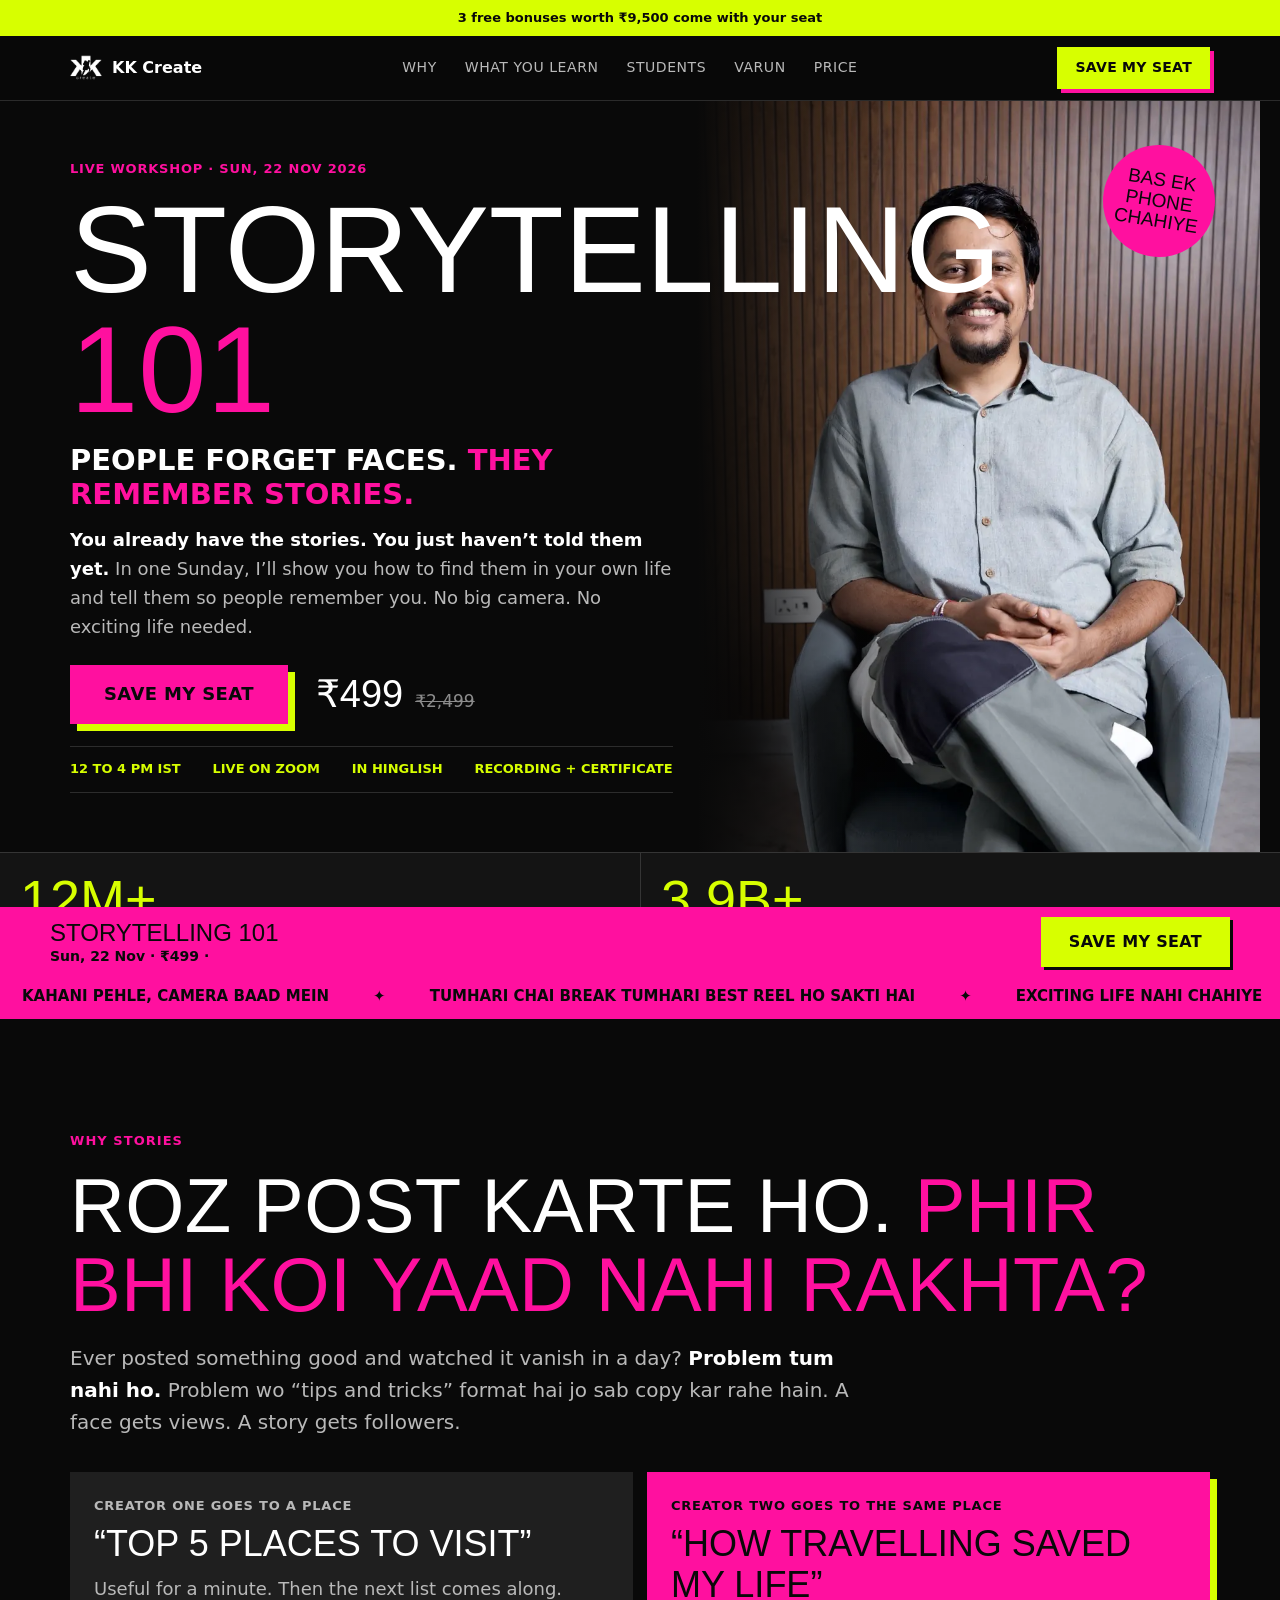
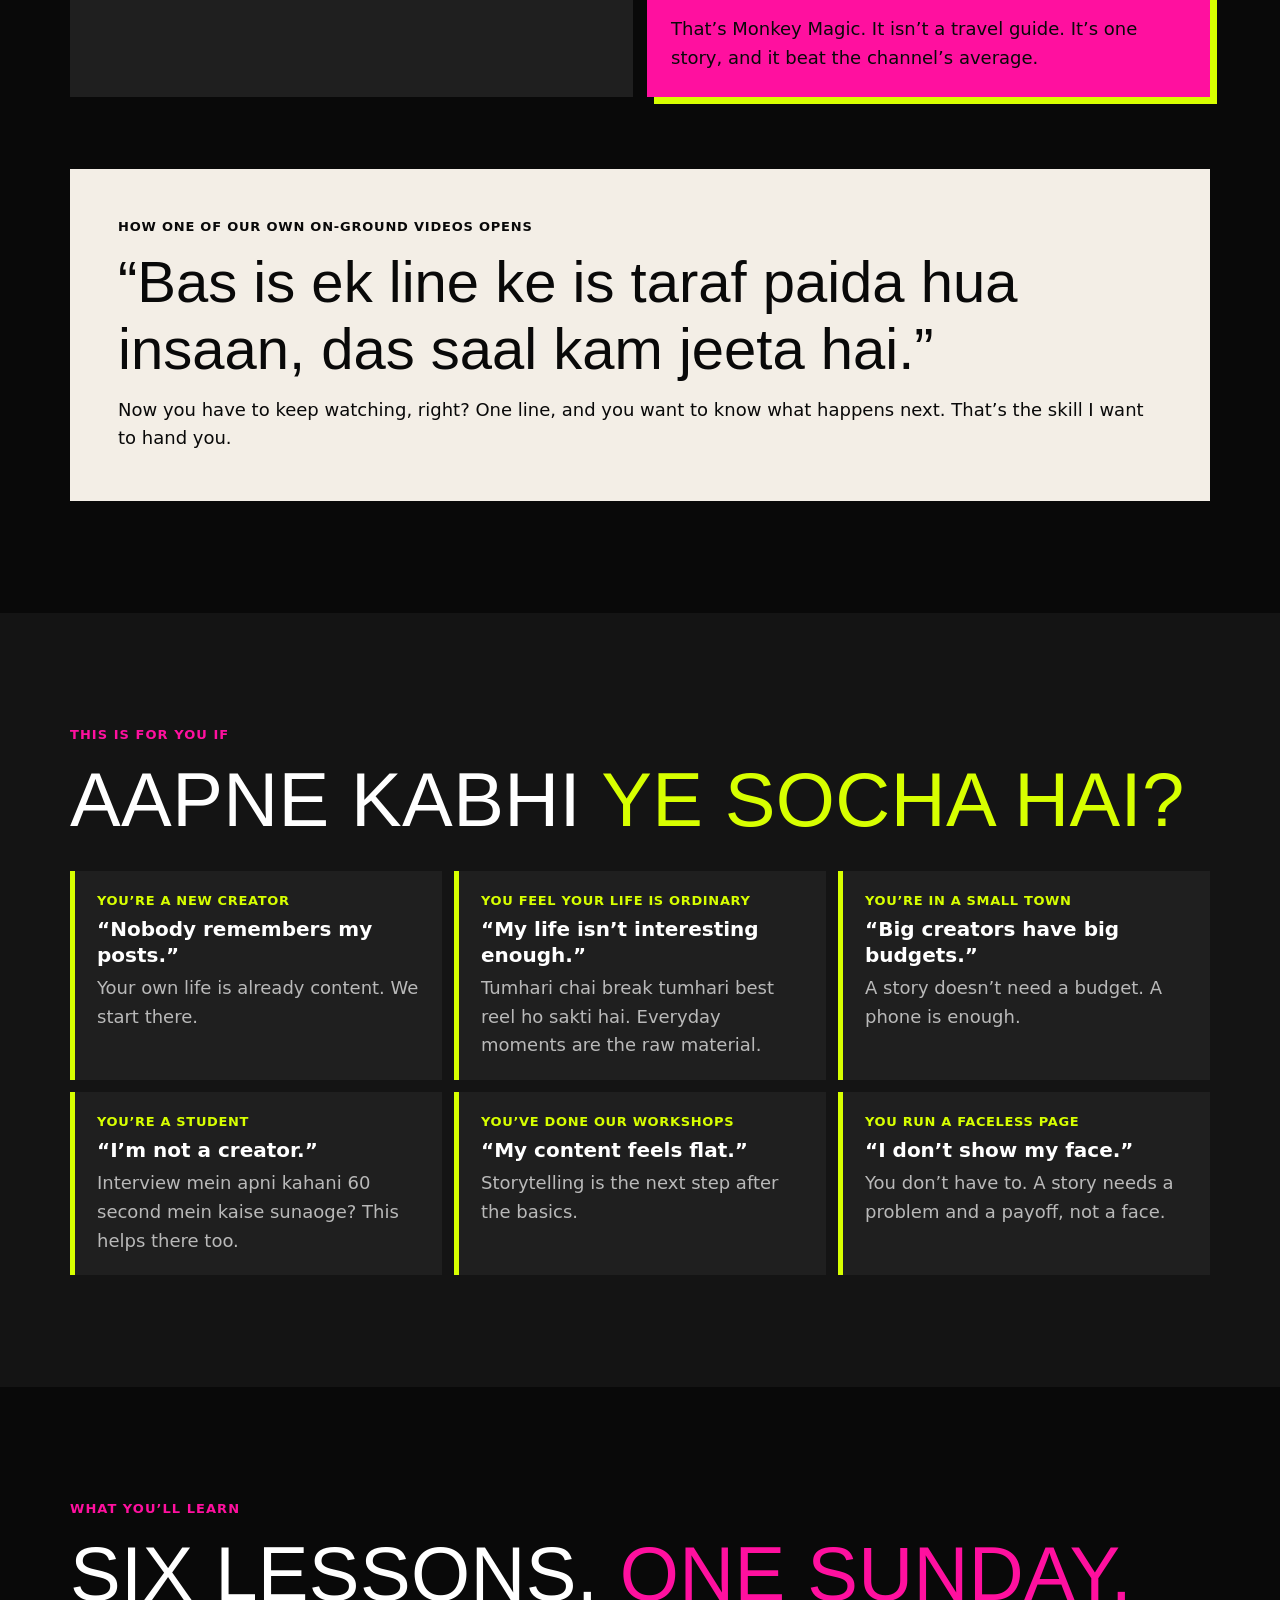
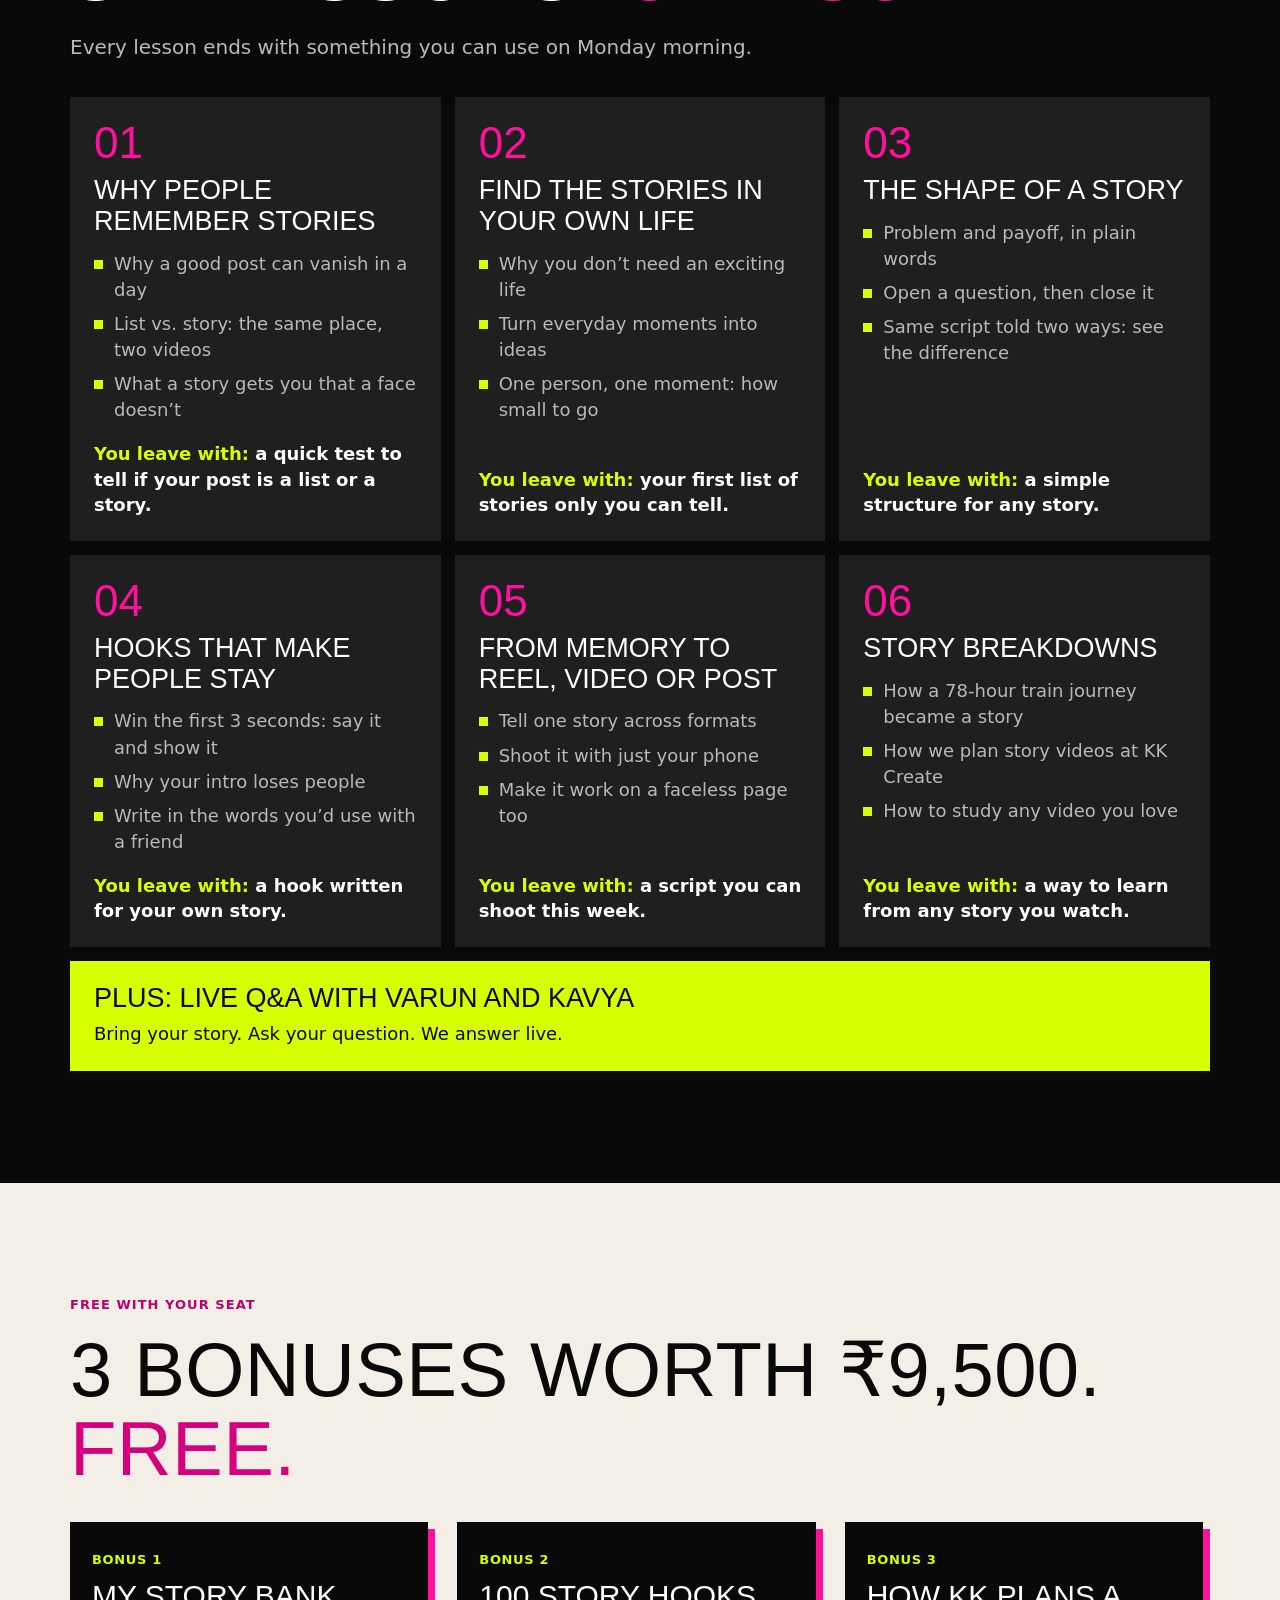
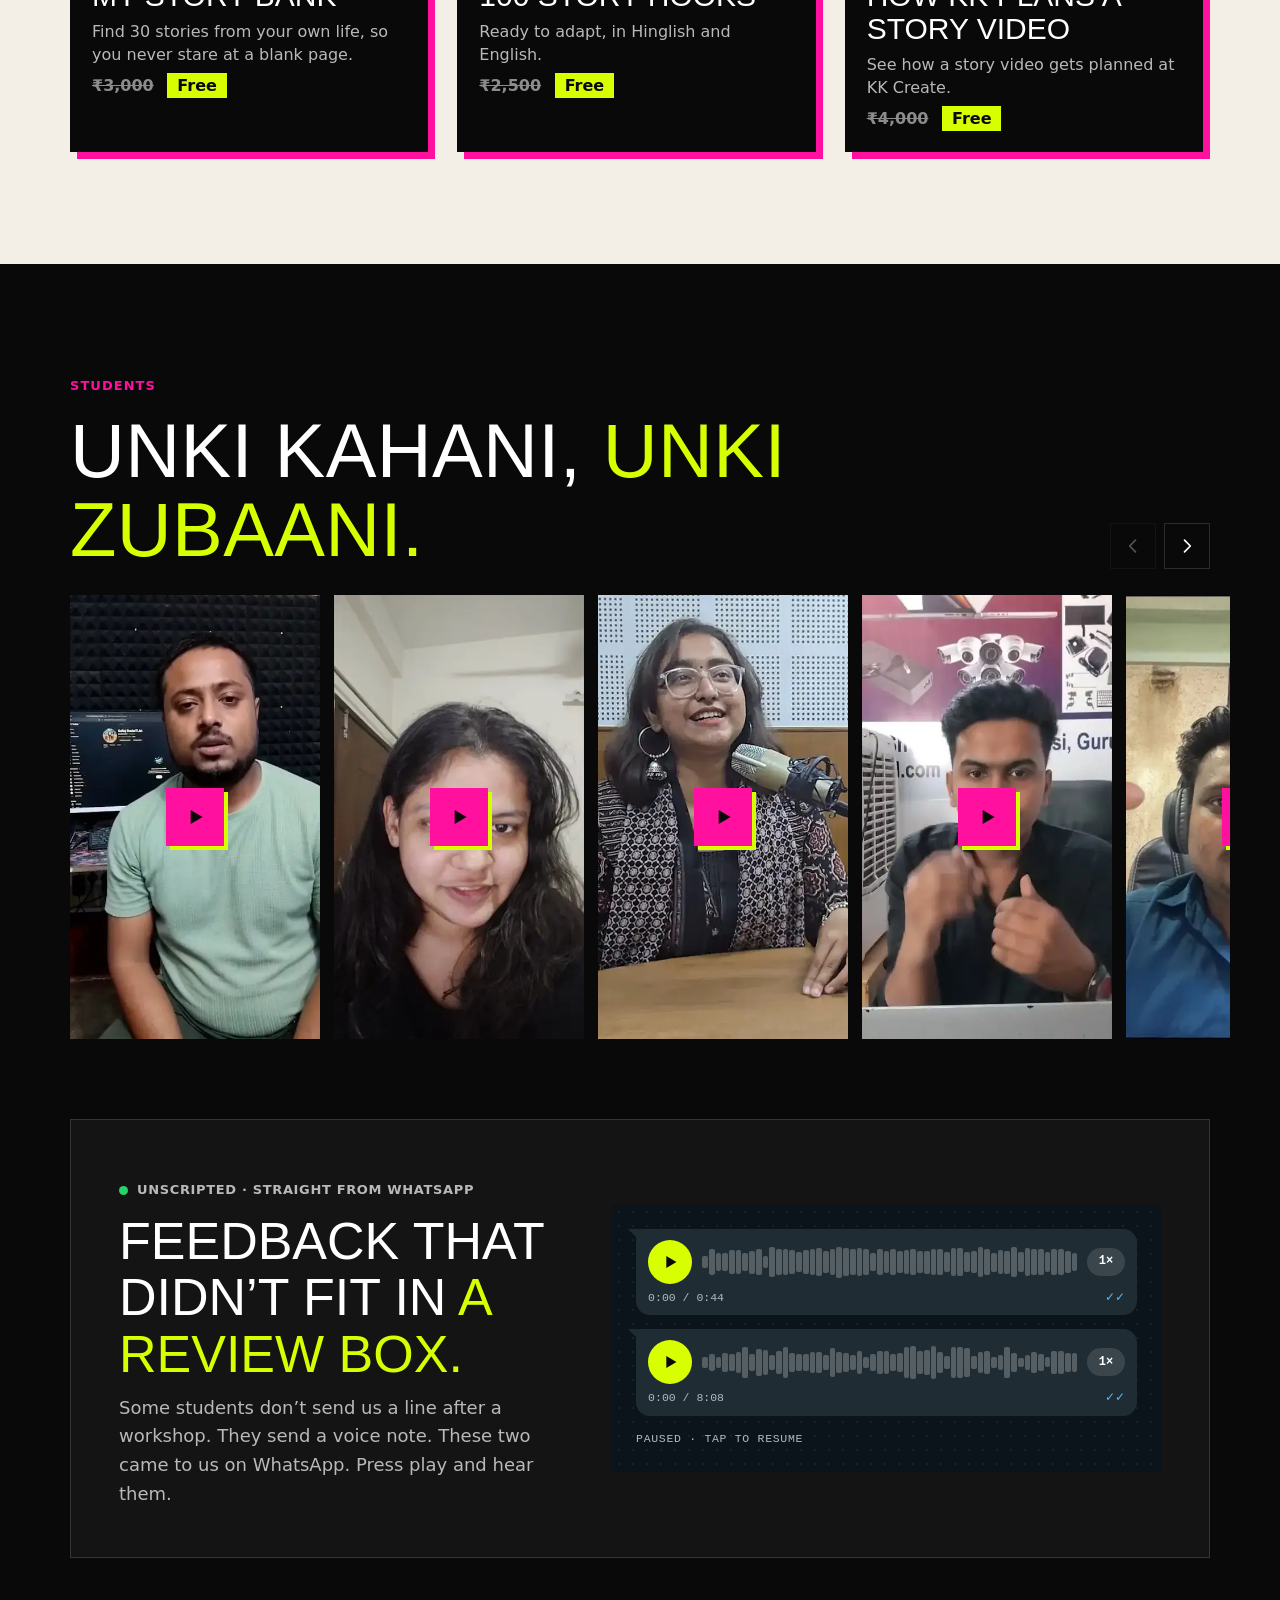
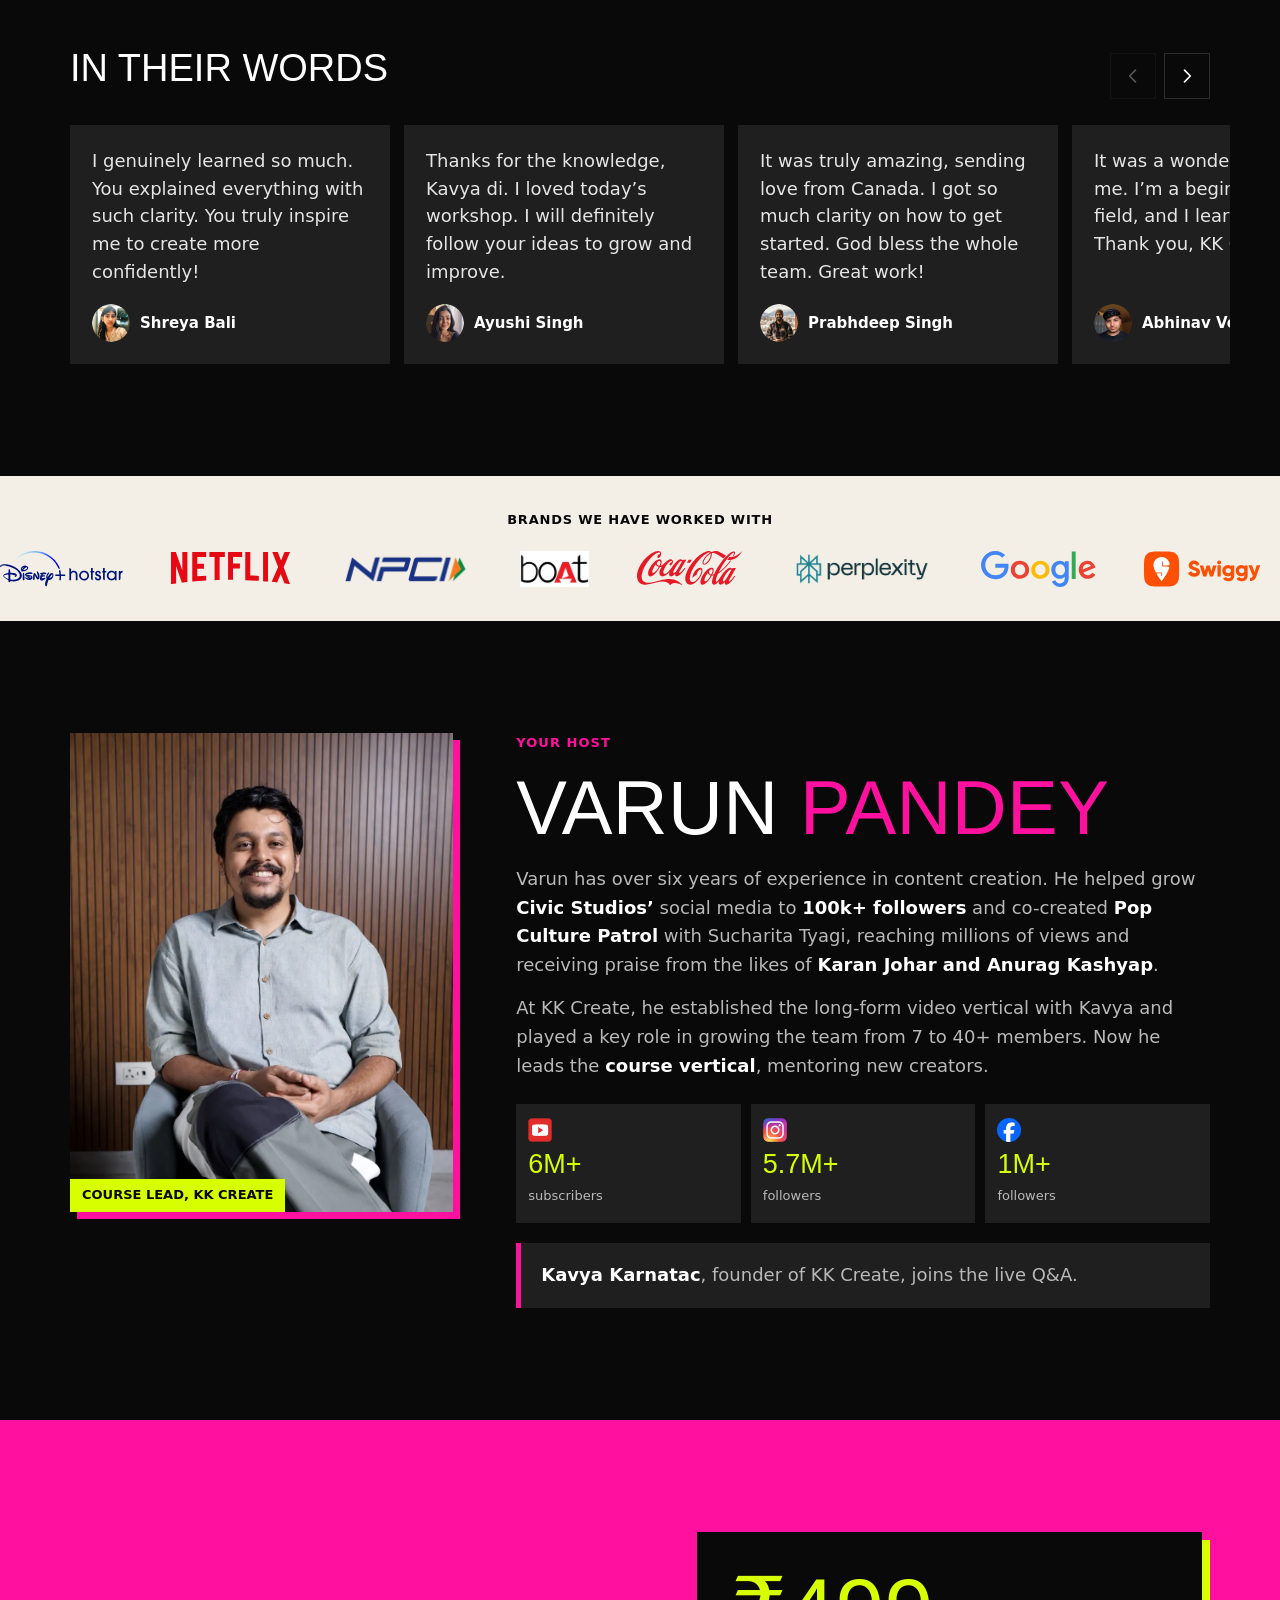
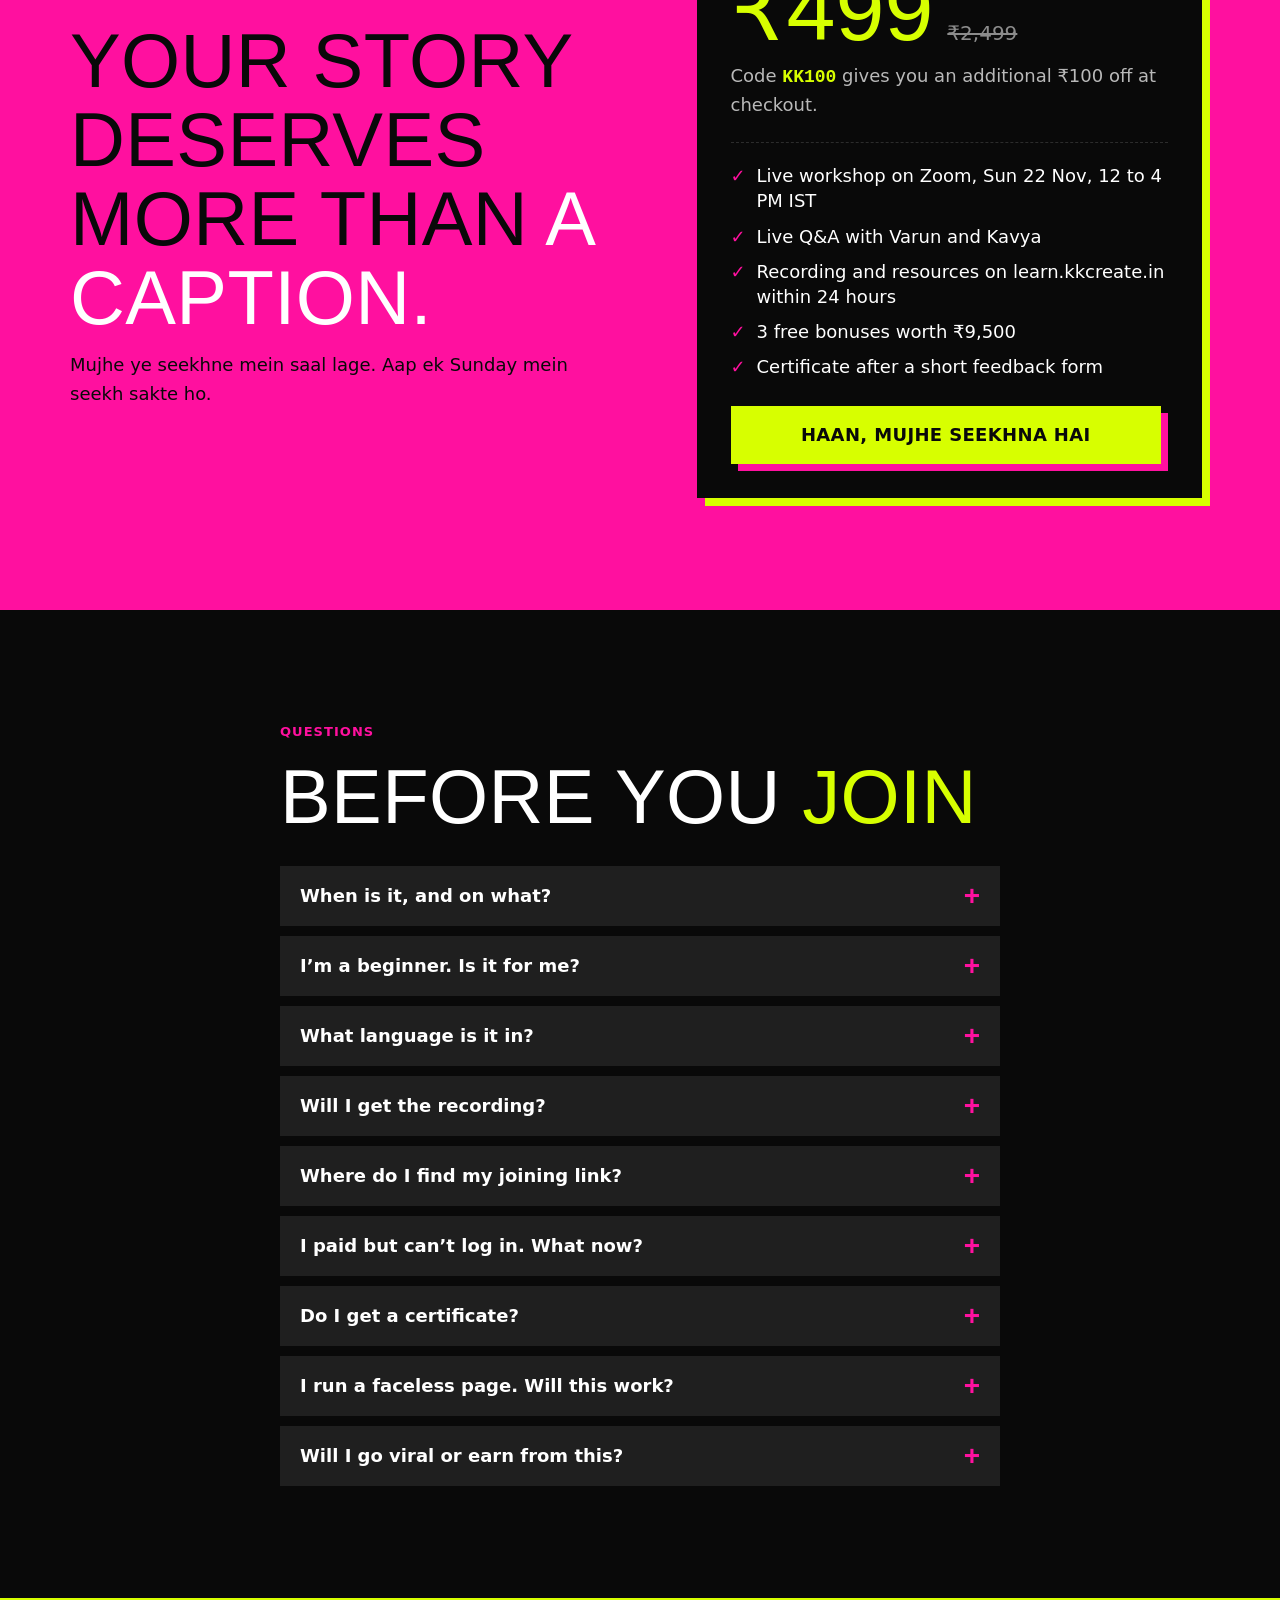
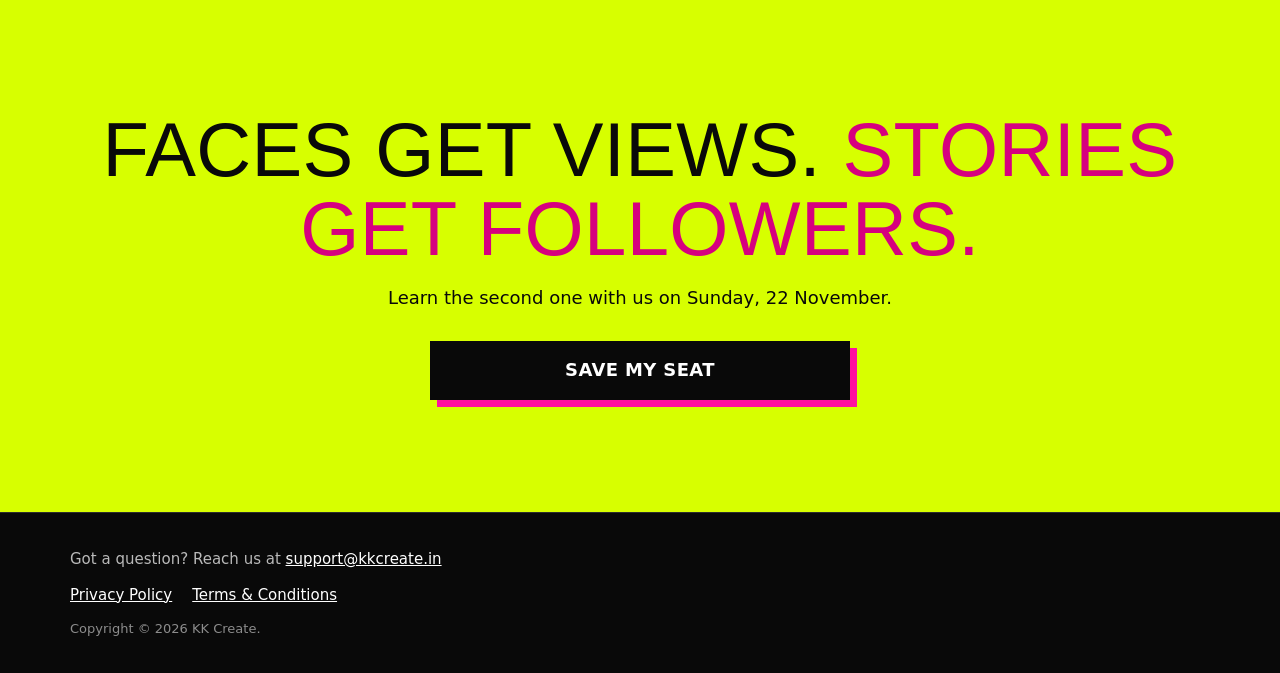
==== index.html @ b40d80e5 "Storytelling 101: landing, offer, thank-you, certificate and legal pages Landing (/), Kahani Ka Khaz" ====
<!DOCTYPE html>
<html lang="en">
<head>
<meta charset="utf-8" />
<meta name="viewport" content="width=device-width, initial-scale=1" />
<title>Storytelling 101 — Live Workshop with Varun Pandey | KK Create</title>
<meta name="description" content="People forget faces. They remember stories. Live on Zoom, Sunday 22 November, 12 to 4 PM IST, in Hinglish. Varun Pandey shows you how to find stories in your own life and tell them so people remember you. A phone is enough." />
<meta name="theme-color" content="#090909" />
<link rel="canonical" href="https://storytelling.kkcreate.in/" />
<meta property="og:url" content="https://storytelling.kkcreate.in/" />
<meta property="og:type" content="website" />
<meta property="og:site_name" content="KK Create" />
<meta property="og:title" content="Storytelling 101 — Live Workshop, Sun 22 Nov" />
<meta property="og:description" content="People forget faces. They remember stories. Learn to tell yours, live with Varun Pandey, in Hinglish. A phone is enough." />
<meta property="og:image" content="https://storytelling.kkcreate.in/assets/og.jpg" />
<meta property="og:image:width" content="1200" />
<meta property="og:image:height" content="630" />
<meta property="og:locale" content="en_IN" />
<meta name="twitter:card" content="summary_large_image" />
<meta name="twitter:image" content="https://storytelling.kkcreate.in/assets/og.jpg" />
<script type="application/ld+json">
{
 "@context": "https://schema.org",
 "@type": "Event",
 "name": "Storytelling 101 — Live Workshop",
 "description": "A live online workshop by Varun Pandey of KK Create on finding stories in your own life and telling them in reels, videos and posts. Taught in Hinglish.",
 "startDate": "2026-11-22T12:00:00+05:30",
 "endDate": "2026-11-22T16:00:00+05:30",
 "eventAttendanceMode": "https://schema.org/OnlineEventAttendanceMode",
 "eventStatus": "https://schema.org/EventScheduled",
 "location": { "@type": "VirtualLocation", "url": "https://storytelling.kkcreate.in/" },
 "image": ["https://storytelling.kkcreate.in/assets/og.jpg"],
 "organizer": { "@type": "Organization", "name": "KK Create", "url": "https://kkcreate.in" },
 "performer": { "@type": "Person", "name": "Varun Pandey" },
 "offers": { "@type": "Offer", "url": "https://learn.kkcreate.in/web/checkout/6ae719805d176662099694ea", "price": "499", "priceCurrency": "INR", "availability": "https://schema.org/InStock" }
}
</script>
<link rel="icon" type="image/png" href="assets/favicon.png" />
<link rel="apple-touch-icon" href="assets/apple-touch-icon.png" />
<link rel="preload" as="font" type="font/woff2" crossorigin href="assets/fonts/anton-400.woff2" />
<link rel="preload" as="font" type="font/woff2" crossorigin href="assets/fonts/ibm-plex-sans-400.woff2" />
<link rel="preload" as="font" type="font/woff2" crossorigin href="assets/fonts/space-grotesk-700.woff2" />
<link rel="preload" as="image" href="assets/home/mentor-varun.webp" fetchpriority="high" />
<link rel="stylesheet" href="st.css?v=1" />
<!-- Vercel Web Analytics. The shim queues va() calls made before script.js
     arrives. The path is served by Vercel's edge, so it 404s locally — expected. -->
<script>
  window.va = window.va || function () { (window.vaq = window.vaq || []).push(arguments); };
</script>
<script defer src="/_vercel/insights/script.js"></script>
<script defer src="analytics.js"></script>
</head>
<body id="top">

<a class="st-strip" href="#bonuses">3 free bonuses worth &#8377;9,500 come with your seat</a>

<header class="st-nav">
  <div class="st-wrap st-nav-in">
    <a class="st-brand" href="#top">
      <img src="assets/home/kk-logo-white.avif" width="32" height="32" alt="" />
      <span>KK Create</span>
    </a>
    <nav class="st-links" aria-label="On this page">
      <a href="#why">Why</a>
      <a href="#learn">What you learn</a>
      <a href="#proof">Students</a>
      <a href="#varun">Varun</a>
      <a href="#price">Price</a>
    </nav>
    <a class="st-btn st-btn-sm" data-buy href="https://learn.kkcreate.in/web/checkout/6ae719805d176662099694ea">Save my seat</a>
  </div>
</header>

<main>

  <!-- Hero -->
  <section class="st-hero">
    <div class="st-wrap st-hero-in">
      <div class="st-hero-copy">
        <p class="st-eyebrow">Live workshop &middot; Sun, 22 Nov 2026</p>
        <h1>Storytelling <em>101</em></h1>
        <p class="st-hero-line">People forget faces. <em>They remember stories.</em></p>
        <p class="st-hero-sub"><b>You already have the stories. You just haven&rsquo;t told them yet.</b> In one Sunday, I&rsquo;ll show you how to find them in your own life and tell them so people remember you. No big camera. No exciting life needed.</p>
        <div class="st-buy">
          <a class="st-btn" data-buy href="https://learn.kkcreate.in/web/checkout/6ae719805d176662099694ea">Save my seat</a>
          <p class="st-price"><b>&#8377;499</b> <s>&#8377;2,499</s></p>
        </div>
        <ul class="st-facts">
          <li>12 to 4 PM IST</li>
          <li>Live on Zoom</li>
          <li>In Hinglish</li>
          <li>Recording + certificate</li>
        </ul>
      </div>
      <div class="st-hero-media">
        <img src="assets/home/mentor-varun.webp" width="900" height="1200" fetchpriority="high" decoding="async" alt="Varun Pandey, your host, smiling in an armchair" />
        <span class="st-stamp">Bas ek phone chahiye</span>
      </div>
    </div>
  </section>

  <section class="st-reach" aria-label="KK Create in numbers">
    <div>
      <b>12M+</b>
      <span>Followers
        <i>
          <img src="assets/home/social-youtube.webp" width="45" height="45" alt="YouTube" />
          <img src="assets/home/social-instagram.webp" width="42" height="42" alt="Instagram" />
          <img src="assets/home/social-facebook.webp" width="45" height="45" alt="Facebook" />
        </i>
      </span>
    </div>
    <div>
      <b>3.9B+</b>
      <span>Views on YouTube
        <i><img src="assets/home/social-youtube.webp" width="45" height="45" alt="" /></i>
      </span>
    </div>
  </section>

  <div class="st-ticker" aria-hidden="true">
    <div class="st-ticker-track">
      <span>Kahani pehle, camera baad mein</span><span>Tumhari chai break tumhari best reel ho sakti hai</span><span>Exciting life nahi chahiye</span><span>Made with just a phone</span><span>Same din, do reels. Ek list, ek kahani</span>
      <span>Kahani pehle, camera baad mein</span><span>Tumhari chai break tumhari best reel ho sakti hai</span><span>Exciting life nahi chahiye</span><span>Made with just a phone</span><span>Same din, do reels. Ek list, ek kahani</span>
    </div>
  </div>

  <!-- Why -->
  <section class="st-sec" id="why">
    <div class="st-wrap">
      <span class="st-tag">Why stories</span>
      <h2 class="st-h2">Roz post karte ho. <em>Phir bhi koi yaad nahi rakhta?</em></h2>
      <p class="st-lead">Ever posted something good and watched it vanish in a day? <b>Problem tum nahi ho.</b> Problem wo &ldquo;tips and tricks&rdquo; format hai jo sab copy kar rahe hain. A face gets views. A story gets followers.</p>

      <div class="st-versus">
        <article class="st-card">
          <small>Creator one goes to a place</small>
          <h3>&ldquo;Top 5 places to visit&rdquo;</h3>
          <p>Useful for a minute. Then the next list comes along.</p>
        </article>
        <article class="st-card st-card-story">
          <small>Creator two goes to the same place</small>
          <h3>&ldquo;How travelling saved my life&rdquo;</h3>
          <p>That&rsquo;s Monkey Magic. It isn&rsquo;t a travel guide. It&rsquo;s one story, and it beat the channel&rsquo;s average.</p>
        </article>
      </div>

      <div class="st-line">
        <small>How one of our own on-ground videos opens</small>
        <blockquote>&ldquo;Bas is ek line ke is taraf paida hua insaan, das saal kam jeeta hai.&rdquo;</blockquote>
        <p>Now you have to keep watching, right? One line, and you want to know what happens next. That&rsquo;s the skill I want to hand you.</p>
      </div>
    </div>
  </section>

  <!-- For you if -->
  <section class="st-sec st-for">
    <div class="st-wrap">
      <span class="st-tag">This is for you if</span>
      <h2 class="st-h2">Aapne kabhi <i>ye socha hai?</i></h2>
      <ul class="st-for-list">
        <li><small>You&rsquo;re a new creator</small><q>Nobody remembers my posts.</q><p>Your own life is already content. We start there.</p></li>
        <li><small>You feel your life is ordinary</small><q>My life isn&rsquo;t interesting enough.</q><p>Tumhari chai break tumhari best reel ho sakti hai. Everyday moments are the raw material.</p></li>
        <li><small>You&rsquo;re in a small town</small><q>Big creators have big budgets.</q><p>A story doesn&rsquo;t need a budget. A phone is enough.</p></li>
        <li><small>You&rsquo;re a student</small><q>I&rsquo;m not a creator.</q><p>Interview mein apni kahani 60 second mein kaise sunaoge? This helps there too.</p></li>
        <li><small>You&rsquo;ve done our workshops</small><q>My content feels flat.</q><p>Storytelling is the next step after the basics.</p></li>
        <li><small>You run a faceless page</small><q>I don&rsquo;t show my face.</q><p>You don&rsquo;t have to. A story needs a problem and a payoff, not a face.</p></li>
      </ul>
    </div>
  </section>

  <!-- Modules -->
  <section class="st-sec" id="learn">
    <div class="st-wrap">
      <span class="st-tag">What you&rsquo;ll learn</span>
      <h2 class="st-h2">Six lessons. <em>One Sunday.</em></h2>
      <p class="st-lead">Every lesson ends with something you can use on Monday morning.</p>
      <div class="st-mods">
        <article class="st-mod">
          <span class="st-mod-no">01</span>
          <h3>Why people remember stories</h3>
          <ul><li>Why a good post can vanish in a day</li><li>List vs. story: the same place, two videos</li><li>What a story gets you that a face doesn&rsquo;t</li></ul>
          <p class="st-mod-leave"><b>You leave with:</b> a quick test to tell if your post is a list or a story.</p>
        </article>
        <article class="st-mod">
          <span class="st-mod-no">02</span>
          <h3>Find the stories in your own life</h3>
          <ul><li>Why you don&rsquo;t need an exciting life</li><li>Turn everyday moments into ideas</li><li>One person, one moment: how small to go</li></ul>
          <p class="st-mod-leave"><b>You leave with:</b> your first list of stories only you can tell.</p>
        </article>
        <article class="st-mod">
          <span class="st-mod-no">03</span>
          <h3>The shape of a story</h3>
          <ul><li>Problem and payoff, in plain words</li><li>Open a question, then close it</li><li>Same script told two ways: see the difference</li></ul>
          <p class="st-mod-leave"><b>You leave with:</b> a simple structure for any story.</p>
        </article>
        <article class="st-mod">
          <span class="st-mod-no">04</span>
          <h3>Hooks that make people stay</h3>
          <ul><li>Win the first 3 seconds: say it and show it</li><li>Why your intro loses people</li><li>Write in the words you&rsquo;d use with a friend</li></ul>
          <p class="st-mod-leave"><b>You leave with:</b> a hook written for your own story.</p>
        </article>
        <article class="st-mod">
          <span class="st-mod-no">05</span>
          <h3>From memory to reel, video or post</h3>
          <ul><li>Tell one story across formats</li><li>Shoot it with just your phone</li><li>Make it work on a faceless page too</li></ul>
          <p class="st-mod-leave"><b>You leave with:</b> a script you can shoot this week.</p>
        </article>
        <article class="st-mod">
          <span class="st-mod-no">06</span>
          <h3>Story breakdowns</h3>
          <ul><li>How a 78-hour train journey became a story</li><li>How we plan story videos at KK Create</li><li>How to study any video you love</li></ul>
          <p class="st-mod-leave"><b>You leave with:</b> a way to learn from any story you watch.</p>
        </article>
      </div>
      <div class="st-qa">
        <b>Plus: live Q&amp;A with Varun and Kavya</b>
        <span>Bring your story. Ask your question. We answer live.</span>
      </div>
    </div>
  </section>

  <!-- Bonuses -->
  <section class="st-sec st-bonus" id="bonuses">
    <div class="st-wrap">
      <span class="st-tag">Free with your seat</span>
      <h2 class="st-h2">3 bonuses worth &#8377;9,500. <em>Free.</em></h2>
      <div class="st-bonus-grid">
        <article class="st-cover">
          <small>Bonus 1</small>
          <h3>My Story Bank</h3>
          <p>Find 30 stories from your own life, so you never stare at a blank page.</p>
          <p class="st-cover-price"><s>&#8377;3,000</s> <b>Free</b></p>
        </article>
        <article class="st-cover">
          <small>Bonus 2</small>
          <h3>100 Story Hooks</h3>
          <p>Ready to adapt, in Hinglish and English.</p>
          <p class="st-cover-price"><s>&#8377;2,500</s> <b>Free</b></p>
        </article>
        <article class="st-cover">
          <small>Bonus 3</small>
          <h3>How KK Plans a Story Video</h3>
          <p>See how a story video gets planned at KK Create.</p>
          <p class="st-cover-price"><s>&#8377;4,000</s> <b>Free</b></p>
        </article>
      </div>
    </div>
  </section>

  <!-- Proof -->
  <section class="st-sec" id="proof">
    <div class="st-wrap">
      <div data-rail>
        <div class="st-rail-head">
          <div>
            <span class="st-tag">Students</span>
            <h2 class="st-h2">Unki kahani, <i>unki zubaani.</i></h2>
          </div>
          <div class="st-arrows">
            <button class="st-arrow" type="button" data-rail-prev aria-label="Previous videos"><svg viewBox="0 0 24 24" fill="none" stroke="currentColor" stroke-width="2" stroke-linecap="round" stroke-linejoin="round" aria-hidden="true"><path d="M15 5l-7 7 7 7" /></svg></button>
            <button class="st-arrow" type="button" data-rail-next aria-label="More videos"><svg viewBox="0 0 24 24" fill="none" stroke="currentColor" stroke-width="2" stroke-linecap="round" stroke-linejoin="round" aria-hidden="true"><path d="M9 5l7 7-7 7" /></svg></button>
          </div>
        </div>
        <div class="st-track" data-rail-track>
          <div class="st-slide">
            <button class="st-play" type="button" data-vimeo="1176806368" aria-label="Play student testimonial 1">
              <img src="assets/home/tst-1176806368.webp" width="440" height="782" loading="lazy" decoding="async" alt="" />
              <span aria-hidden="true"><svg viewBox="0 0 24 24" fill="currentColor"><path d="M8 5.5v13l11-6.5z" /></svg></span>
            </button>
          </div>
          <div class="st-slide">
            <button class="st-play" type="button" data-vimeo="1176806411" aria-label="Play student testimonial 2">
              <img src="assets/home/tst-1176806411.webp" width="440" height="782" loading="lazy" decoding="async" alt="" />
              <span aria-hidden="true"><svg viewBox="0 0 24 24" fill="currentColor"><path d="M8 5.5v13l11-6.5z" /></svg></span>
            </button>
          </div>
          <div class="st-slide">
            <button class="st-play" type="button" data-vimeo="1176806554" aria-label="Play student testimonial 3">
              <img src="assets/home/tst-1176806554.webp" width="440" height="782" loading="lazy" decoding="async" alt="" />
              <span aria-hidden="true"><svg viewBox="0 0 24 24" fill="currentColor"><path d="M8 5.5v13l11-6.5z" /></svg></span>
            </button>
          </div>
          <div class="st-slide">
            <button class="st-play" type="button" data-vimeo="1176806488" aria-label="Play student testimonial 4">
              <img src="assets/home/tst-1176806488.webp" width="440" height="782" loading="lazy" decoding="async" alt="" />
              <span aria-hidden="true"><svg viewBox="0 0 24 24" fill="currentColor"><path d="M8 5.5v13l11-6.5z" /></svg></span>
            </button>
          </div>
          <div class="st-slide">
            <button class="st-play" type="button" data-vimeo="1176806523" aria-label="Play student testimonial 5">
              <img src="assets/home/tst-1176806523.webp" width="440" height="782" loading="lazy" decoding="async" alt="" />
              <span aria-hidden="true"><svg viewBox="0 0 24 24" fill="currentColor"><path d="M8 5.5v13l11-6.5z" /></svg></span>
            </button>
          </div>
          <div class="st-slide">
            <button class="st-play" type="button" data-vimeo="1176806436" aria-label="Play student testimonial 6">
              <img src="assets/home/tst-1176806436.webp" width="440" height="782" loading="lazy" decoding="async" alt="" />
              <span aria-hidden="true"><svg viewBox="0 0 24 24" fill="currentColor"><path d="M8 5.5v13l11-6.5z" /></svg></span>
            </button>
          </div>
          <div class="st-slide">
            <button class="st-play" type="button" data-vimeo="1176806613" aria-label="Play student testimonial 7">
              <img src="assets/home/tst-1176806613.webp" width="440" height="782" loading="lazy" decoding="async" alt="" />
              <span aria-hidden="true"><svg viewBox="0 0 24 24" fill="currentColor"><path d="M8 5.5v13l11-6.5z" /></svg></span>
            </button>
          </div>
          <div class="st-slide">
            <button class="st-play" type="button" data-vimeo="1176806641" aria-label="Play student testimonial 8">
              <img src="assets/home/tst-1176806641.webp" width="440" height="782" loading="lazy" decoding="async" alt="" />
              <span aria-hidden="true"><svg viewBox="0 0 24 24" fill="currentColor"><path d="M8 5.5v13l11-6.5z" /></svg></span>
            </button>
          </div>
          <div class="st-slide">
            <button class="st-play" type="button" data-vimeo="1176806676" aria-label="Play student testimonial 9">
              <img src="assets/home/tst-1176806676.webp" width="440" height="782" loading="lazy" decoding="async" alt="" />
              <span aria-hidden="true"><svg viewBox="0 0 24 24" fill="currentColor"><path d="M8 5.5v13l11-6.5z" /></svg></span>
            </button>
          </div>

        </div>
      </div>

      <!-- Voice notes. st.js starts the first when the chat scrolls into
           view, if the browser allows sound without a tap. -->
      <article class="st-voice" data-voice>
        <div class="st-voice-copy">
          <p class="st-voice-kick"><i aria-hidden="true"></i>Unscripted &middot; straight from WhatsApp</p>
          <h3>Feedback that didn&rsquo;t fit in <em>a review box.</em></h3>
          <p>Some students don&rsquo;t send us a line after a workshop. They send a voice note. These two came to us on WhatsApp. Press play and hear them.</p>
        </div>
        <div class="st-chat">
          <div class="st-note" data-note data-duration="44" data-levels="10,60,40,49,59,56,50,67,60,6,100,72,59,69,59,62,64,91,63,63,87,93,78,72,70,51,67,41,81,68,52,67,66,64,62,67,58,81,69,50,66,86,59,52,73,48,82,59,81,56,76,56,64,64,61,42">
            <div class="st-player">
              <button class="st-note-play" type="button" data-note-toggle aria-label="Play the voice note">
                <svg class="i-play" viewBox="0 0 24 24" fill="currentColor" aria-hidden="true"><path d="M8 5.5v13l11-6.5z" /></svg>
                <svg class="i-pause" viewBox="0 0 24 24" fill="currentColor" aria-hidden="true"><rect x="6.5" y="5" width="4" height="14" rx="1.2" /><rect x="13.5" y="5" width="4" height="14" rx="1.2" /></svg>
              </button>
              <div class="st-wave" data-note-wave role="slider" tabindex="0" aria-label="Seek" aria-valuemin="0" aria-valuemax="100" aria-valuenow="0"></div>
              <button class="st-speed" type="button" data-note-speed aria-label="Playback speed">1&times;</button>
            </div>
            <div class="st-note-meta"><span data-note-time>0:00 / 0:44</span><span aria-hidden="true">&#10003;&#10003;</span></div>
            <audio preload="metadata">
              <source src="assets/audio/feedback-2.ogg" type="audio/ogg; codecs=opus" />
              <source src="assets/audio/feedback-2.mp3" type="audio/mpeg" />
            </audio>
          </div>
          <div class="st-note" data-note data-duration="488" data-levels="77,80,79,88,82,85,100,85,92,91,84,90,96,86,87,82,85,89,84,95,87,89,82,87,78,86,89,87,84,89,96,99,93,93,98,87,82,98,96,97,82,86,88,79,83,96,84,79,81,85,84,79,89,87,88,88">
            <div class="st-player">
              <button class="st-note-play" type="button" data-note-toggle aria-label="Play the voice note">
                <svg class="i-play" viewBox="0 0 24 24" fill="currentColor" aria-hidden="true"><path d="M8 5.5v13l11-6.5z" /></svg>
                <svg class="i-pause" viewBox="0 0 24 24" fill="currentColor" aria-hidden="true"><rect x="6.5" y="5" width="4" height="14" rx="1.2" /><rect x="13.5" y="5" width="4" height="14" rx="1.2" /></svg>
              </button>
              <div class="st-wave" data-note-wave role="slider" tabindex="0" aria-label="Seek" aria-valuemin="0" aria-valuemax="100" aria-valuenow="0"></div>
              <button class="st-speed" type="button" data-note-speed aria-label="Playback speed">1&times;</button>
            </div>
            <div class="st-note-meta"><span data-note-time>0:00 / 8:08</span><span aria-hidden="true">&#10003;&#10003;</span></div>
            <audio preload="none">
              <source src="assets/audio/feedback.ogg" type="audio/ogg; codecs=opus" />
              <source src="assets/audio/feedback.mp3" type="audio/mpeg" />
            </audio>
          </div>
          <p class="st-chat-hint" data-voice-hint>Tap play to listen</p>
        </div>
      </article>

      <div class="st-written" data-rail>
        <div class="st-rail-head">
          <h3 class="st-sub">In their words</h3>
          <div class="st-arrows">
            <button class="st-arrow" type="button" data-rail-prev aria-label="Previous testimonials"><svg viewBox="0 0 24 24" fill="none" stroke="currentColor" stroke-width="2" stroke-linecap="round" stroke-linejoin="round" aria-hidden="true"><path d="M15 5l-7 7 7 7" /></svg></button>
            <button class="st-arrow" type="button" data-rail-next aria-label="More testimonials"><svg viewBox="0 0 24 24" fill="none" stroke="currentColor" stroke-width="2" stroke-linecap="round" stroke-linejoin="round" aria-hidden="true"><path d="M9 5l7 7-7 7" /></svg></button>
          </div>
        </div>
        <div class="st-track" data-rail-track>
          <figure class="st-slide st-quote">
            <blockquote>I genuinely learned so much. You explained everything with such clarity. You truly inspire me to create more confidently!</blockquote>
            <figcaption><img src="assets/home/tst-3.png" width="100" height="100" loading="lazy" alt="" />Shreya Bali</figcaption>
          </figure>
          <figure class="st-slide st-quote">
            <blockquote>Thanks for the knowledge, Kavya di. I loved today&rsquo;s workshop. I will definitely follow your ideas to grow and improve.</blockquote>
            <figcaption><img src="assets/home/tst-5.png" width="100" height="100" loading="lazy" alt="" />Ayushi Singh</figcaption>
          </figure>
          <figure class="st-slide st-quote">
            <blockquote>It was truly amazing, sending love from Canada. I got so much clarity on how to get started. God bless the whole team. Great work!</blockquote>
            <figcaption><img src="assets/home/tst-2.png" width="100" height="100" loading="lazy" alt="" />Prabhdeep Singh</figcaption>
          </figure>
          <figure class="st-slide st-quote">
            <blockquote>It was a wonderful session for me. I&rsquo;m a beginner in this field, and I learned so much. Thank you, KK Create!</blockquote>
            <figcaption><img src="assets/home/tst-1.png" width="100" height="100" loading="lazy" alt="" />Abhinav Verma</figcaption>
          </figure>
          <figure class="st-slide st-quote">
            <blockquote>Great workshop! Learned a lot about content creation, strategy and audience engagement. Very informative and well-organised session.</blockquote>
            <figcaption><img src="assets/home/tst-4.png" width="100" height="100" loading="lazy" alt="" />Rahul Kumar</figcaption>
          </figure>
        </div>
      </div>
    </div>
  </section>

  <!-- Brands -->
  <section class="st-brands" aria-label="Brands we have worked with">
    <p>Brands we have worked with</p>
    <div class="st-brands-track">
        <div><img src="assets/home/brand-hotstar.svg" width="140" height="41" loading="lazy" decoding="async" alt="Disney+ Hotstar" /></div>
        <div><img src="assets/home/brand-netflix.svg" width="120" height="33" loading="lazy" decoding="async" alt="Netflix" /></div>
        <div><img src="assets/home/brand-npci.webp" width="135" height="37" loading="lazy" decoding="async" alt="NPCI" /></div>
        <div><img src="assets/home/brand-boat.webp" width="79" height="42" loading="lazy" decoding="async" alt="boAt" /></div>
        <div><img src="assets/home/brand-cocacola.svg" width="106" height="35" loading="lazy" decoding="async" alt="Coca-Cola" /></div>
        <div><img src="assets/home/brand-perplexity.webp" width="146" height="37" loading="lazy" decoding="async" alt="Perplexity" /></div>
        <div><img src="assets/home/brand-google.svg" width="125" height="39" loading="lazy" decoding="async" alt="Google" /></div>
        <div><img src="assets/home/brand-swiggy.svg" width="130" height="40" loading="lazy" decoding="async" alt="Swiggy" /></div>
        <div><img src="assets/home/brand-microsoft.svg" width="146" height="32" loading="lazy" decoding="async" alt="Microsoft" /></div>
        <div><img src="assets/home/brand-itc-mark.webp" width="28" height="25" loading="lazy" decoding="async" alt="" /><img src="assets/home/brand-itc-word.webp" width="86" height="13" loading="lazy" decoding="async" alt="ITC Limited" /></div>
        <div><img src="assets/home/brand-openai-mark.svg" width="30" height="30" loading="lazy" decoding="async" alt="" /><img src="assets/home/brand-openai-word.svg" width="80" height="22" loading="lazy" decoding="async" alt="OpenAI" /></div>
        <div aria-hidden="true"><img src="assets/home/brand-hotstar.svg" width="140" height="41" loading="lazy" decoding="async" alt="" /></div>
        <div aria-hidden="true"><img src="assets/home/brand-netflix.svg" width="120" height="33" loading="lazy" decoding="async" alt="" /></div>
        <div aria-hidden="true"><img src="assets/home/brand-npci.webp" width="135" height="37" loading="lazy" decoding="async" alt="" /></div>
        <div aria-hidden="true"><img src="assets/home/brand-boat.webp" width="79" height="42" loading="lazy" decoding="async" alt="" /></div>
        <div aria-hidden="true"><img src="assets/home/brand-cocacola.svg" width="106" height="35" loading="lazy" decoding="async" alt="" /></div>
        <div aria-hidden="true"><img src="assets/home/brand-perplexity.webp" width="146" height="37" loading="lazy" decoding="async" alt="" /></div>
        <div aria-hidden="true"><img src="assets/home/brand-google.svg" width="125" height="39" loading="lazy" decoding="async" alt="" /></div>
        <div aria-hidden="true"><img src="assets/home/brand-swiggy.svg" width="130" height="40" loading="lazy" decoding="async" alt="" /></div>
        <div aria-hidden="true"><img src="assets/home/brand-microsoft.svg" width="146" height="32" loading="lazy" decoding="async" alt="" /></div>
        <div aria-hidden="true"><img src="assets/home/brand-itc-mark.webp" width="28" height="25" loading="lazy" decoding="async" alt="" /><img src="assets/home/brand-itc-word.webp" width="86" height="13" loading="lazy" decoding="async" alt="" /></div>
        <div aria-hidden="true"><img src="assets/home/brand-openai-mark.svg" width="30" height="30" loading="lazy" decoding="async" alt="" /><img src="assets/home/brand-openai-word.svg" width="80" height="22" loading="lazy" decoding="async" alt="" /></div>

    </div>
  </section>

  <!-- Varun -->
  <section class="st-sec" id="varun">
    <div class="st-wrap st-mentor-in">
      <figure class="st-mentor-photo">
        <img src="assets/home/mentor-varun.webp" width="900" height="1200" loading="lazy" decoding="async" alt="Varun Pandey" />
        <figcaption>Course Lead, KK Create</figcaption>
      </figure>
      <div>
        <span class="st-tag">Your host</span>
        <h2 class="st-h2">Varun <em>Pandey</em></h2>
        <div class="st-bio">
          <p>Varun has over six years of experience in content creation. He helped grow <b>Civic Studios&rsquo;</b> social media to <b>100k+ followers</b> and co-created <b>Pop Culture Patrol</b> with Sucharita Tyagi, reaching millions of views and receiving praise from the likes of <b>Karan Johar and Anurag Kashyap</b>.</p>
          <p>At KK Create, he established the long-form video vertical with Kavya and played a key role in growing the team from 7 to 40+ members. Now he leads the <b>course vertical</b>, mentoring new creators.</p>
        </div>
        <div class="st-stats">
          <div class="st-stat"><img src="assets/home/social-youtube.webp" width="45" height="45" loading="lazy" decoding="async" alt="YouTube" /><b>6M+</b><span>subscribers</span></div>
          <div class="st-stat"><img src="assets/home/social-instagram.webp" width="42" height="42" loading="lazy" decoding="async" alt="Instagram" /><b>5.7M+</b><span>followers</span></div>
          <div class="st-stat"><img src="assets/home/social-facebook.webp" width="45" height="45" loading="lazy" decoding="async" alt="Facebook" /><b>1M+</b><span>followers</span></div>
        </div>
        <p class="st-kavya"><b>Kavya Karnatac</b>, founder of KK Create, joins the live Q&amp;A.</p>
      </div>
    </div>
  </section>

  <!-- Price -->
  <section class="st-sec st-offer" id="price">
    <div class="st-wrap st-offer-in">
      <div>
        <h2 class="st-h2">Your story deserves more than <em>a caption.</em></h2>
        <p class="st-offer-sub">Mujhe ye seekhne mein saal lage. Aap ek Sunday mein seekh sakte ho.</p>
      </div>
      <div class="st-ticket">
        <p class="st-ticket-price"><b>&#8377;499</b> <s>&#8377;2,499</s></p>
        <p class="st-ticket-code">Code <b>KK100</b> gives you an additional &#8377;100 off at checkout.</p>
        <ul>
          <li>Live workshop on Zoom, Sun 22 Nov, 12 to 4 PM IST</li>
          <li>Live Q&amp;A with Varun and Kavya</li>
          <li>Recording and resources on learn.kkcreate.in within 24 hours</li>
          <li>3 free bonuses worth &#8377;9,500</li>
          <li>Certificate after a short feedback form</li>
        </ul>
        <a class="st-btn st-btn-lime" data-buy href="https://learn.kkcreate.in/web/checkout/6ae719805d176662099694ea">Haan, mujhe seekhna hai</a>
      </div>
    </div>
  </section>

  <!-- FAQ -->
  <section class="st-sec">
    <div class="st-narrow">
      <span class="st-tag">Questions</span>
      <h2 class="st-h2">Before you <i>join</i></h2>
      <div class="st-faq">
        <details><summary>When is it, and on what?</summary><p>Sunday, 22 November 2026, 12 PM to 4 PM IST, live on Zoom.</p></details>
        <details><summary>I&rsquo;m a beginner. Is it for me?</summary><p>Yes. A phone is enough.</p></details>
        <details><summary>What language is it in?</summary><p>Hinglish.</p></details>
        <details><summary>Will I get the recording?</summary><p>Yes. The recording and resources will be on learn.kkcreate.in within 24 hours of the live workshop.</p></details>
        <details><summary>Where do I find my joining link?</summary><p>It comes to the email and WhatsApp number you paid with, before the session. You can also sign in at learn.kkcreate.in with that same email or phone number. We send a one-time code, so there&rsquo;s no password to remember.</p></details>
        <details><summary>I paid but can&rsquo;t log in. What now?</summary><p>Sign in at learn.kkcreate.in with the exact email or phone number you checked out with. Still stuck? WhatsApp us at <a href="https://wa.me/918700105418">+91 8700105418</a> or write to <a href="mailto:support@kkcreate.in">support@kkcreate.in</a>.</p></details>
        <details><summary>Do I get a certificate?</summary><p>Yes, after the short feedback form.</p></details>
        <details><summary>I run a faceless page. Will this work?</summary><p>Yes. A story needs a problem and a payoff, not a face.</p></details>
        <details><summary>Will I go viral or earn from this?</summary><p>We never promise that. We share what worked for us.</p></details>
      </div>
    </div>
  </section>

  <section class="st-final">
    <div class="st-wrap">
      <h2 class="st-h2">Faces get views. <em>Stories get followers.</em></h2>
      <p>Learn the second one with us on Sunday, 22 November.</p>
      <a class="st-btn" data-buy href="https://learn.kkcreate.in/web/checkout/6ae719805d176662099694ea">Save my seat</a>
    </div>
  </section>

</main>

<footer class="st-foot">
  <div class="st-wrap st-foot-in">
    <p>Got a question? Reach us at <a href="mailto:support@kkcreate.in">support@kkcreate.in</a></p>
    <nav class="st-legal" aria-label="Legal"><a href="/privacy">Privacy Policy</a><a href="/terms">Terms &amp; Conditions</a></nav>
    <small>Copyright &copy; 2026 KK Create.</small>
  </div>
</footer>

<div class="st-sticky" data-sticky>
  <div class="st-sticky-copy">
    <b>Storytelling 101</b>
    <span>Sun, 22 Nov &middot; &#8377;499 &middot; <span class="st-count" style="display:inline" data-countdown></span></span>
  </div>
  <a class="st-btn" data-buy href="https://learn.kkcreate.in/web/checkout/6ae719805d176662099694ea">Save my seat</a>
</div>

<script src="st.js?v=1" defer></script>

</body>
</html>
---- st.css ----
/* ===========================================================
   Storytelling 101 — the whole funnel's stylesheet.
   Black ground, hot pink and acid lime, tall Anton headlines and hard
   offset shadows. Phone first: 90 to 95% of buyers are on a phone.
   =========================================================== */

@font-face { font-family: 'Anton'; font-weight: 400; font-display: swap; src: url('assets/fonts/anton-400.woff2') format('woff2'); }
@font-face { font-family: 'IBM Plex Sans'; font-weight: 400; font-display: swap; src: url('assets/fonts/ibm-plex-sans-400.woff2') format('woff2'); }
@font-face { font-family: 'IBM Plex Sans'; font-weight: 500; font-display: swap; src: url('assets/fonts/ibm-plex-sans-500.woff2') format('woff2'); }
@font-face { font-family: 'IBM Plex Sans'; font-weight: 600; font-display: swap; src: url('assets/fonts/ibm-plex-sans-600.woff2') format('woff2'); }
@font-face { font-family: 'IBM Plex Sans'; font-weight: 700; font-display: swap; src: url('assets/fonts/ibm-plex-sans-700.woff2') format('woff2'); }
@font-face { font-family: 'Space Grotesk'; font-weight: 500; font-display: swap; src: url('assets/fonts/space-grotesk-500.woff2') format('woff2'); }
@font-face { font-family: 'Space Grotesk'; font-weight: 700; font-display: swap; src: url('assets/fonts/space-grotesk-700.woff2') format('woff2'); }
@font-face { font-family: 'IBM Plex Mono'; font-weight: 500; font-display: swap; src: url('assets/fonts/ibm-plex-mono-500.woff2') format('woff2'); }
@font-face { font-family: 'IBM Plex Mono'; font-weight: 600; font-display: swap; src: url('assets/fonts/ibm-plex-mono-600.woff2') format('woff2'); }

:root {
  color-scheme: dark;
  --ink: #090909;
  --ink-2: #141414;
  --ink-3: #1f1f1f;
  --paper: #f3eee6;
  --pink: #ff109f;
  --lime: #d7ff00;
  --white: #ffffff;
  --mute: #b9b9b9;
  --mute-2: #8c8c8c;
  --line: rgba(255, 255, 255, 0.14);
  --head: 'Anton', Impact, 'Arial Narrow', sans-serif;
  --body: 'IBM Plex Sans', system-ui, -apple-system, 'Segoe UI', sans-serif;
  --tag: 'Space Grotesk', system-ui, sans-serif;
  --code: 'IBM Plex Mono', ui-monospace, monospace;
  --band: clamp(56px, 9vw, 112px);

  /* The names cert.css reads. */
  --dis: var(--head);
  --mn: var(--code);
  --fg: var(--white);
  --fg-2: var(--mute);
  --fg-3: var(--mute-2);
  --rule: var(--line);
  --volt: var(--lime);
  --on-volt: var(--ink);
}

*, *::before, *::after { box-sizing: border-box; }
html { scroll-behavior: smooth; -webkit-text-size-adjust: 100%; scroll-padding-top: 76px; }
body { margin: 0; background: var(--ink); color: var(--white); font-family: var(--body); font-size: 17px; line-height: 1.6; overflow-x: clip; -webkit-font-smoothing: antialiased; }
img { max-width: 100%; height: auto; display: block; }
a { color: inherit; }
h1, h2, h3, p, ul, ol, figure, blockquote, dl, dd { margin: 0; padding: 0; }
ul, ol { list-style: none; }
button { font: inherit; color: inherit; }
:focus-visible { outline: 3px solid var(--lime); outline-offset: 3px; }

.st-wrap { width: min(1180px, 100%); margin-inline: auto; padding-inline: 20px; }
.st-narrow { width: min(760px, 100%); margin-inline: auto; padding-inline: 20px; }
.st-sec { padding-block: var(--band); }

.st-tag { display: block; margin-bottom: 14px; font-family: var(--tag); font-weight: 700; font-size: 13px; letter-spacing: 0.08em; text-transform: uppercase; color: var(--pink); }
.st-h2 { font-family: var(--head); font-weight: 400; font-size: clamp(38px, 7.4vw, 76px); line-height: 1.04; letter-spacing: 0.005em; text-transform: uppercase; }
.st-h2 em { font-style: normal; color: var(--pink); }
.st-h2 i { font-style: normal; color: var(--lime); }
.st-lead { margin-top: 18px; max-width: 62ch; font-size: clamp(17px, 2vw, 20px); line-height: 1.6; color: var(--mute); }
.st-lead b { color: var(--white); font-weight: 600; }

/* ---------- Buttons: pink block on a lime offset ---------- */
.st-btn {
  display: inline-flex;
  align-items: center;
  justify-content: center;
  gap: 10px;
  min-height: 58px;
  padding: 15px 34px;
  border: 0;
  background: var(--pink);
  color: var(--ink);
  font-family: var(--tag);
  font-weight: 700;
  font-size: 18px;
  letter-spacing: 0.02em;
  text-transform: uppercase;
  text-decoration: none;
  text-align: center;
  box-shadow: 7px 7px 0 var(--lime);
  cursor: pointer;
  transition: transform 0.15s ease, box-shadow 0.15s ease;
}
.st-btn:hover { transform: translate(3px, 3px); box-shadow: 4px 4px 0 var(--lime); }
.st-btn:active { transform: translate(7px, 7px); box-shadow: 0 0 0 var(--lime); }
.st-btn-lime { background: var(--lime); box-shadow: 7px 7px 0 var(--pink); }
.st-btn-lime:hover { box-shadow: 4px 4px 0 var(--pink); }
.st-btn-lime:active { box-shadow: 0 0 0 var(--pink); }
.st-btn-sm { min-height: 42px; padding: 8px 18px; font-size: 14px; box-shadow: 4px 4px 0 var(--pink); background: var(--lime); }
.st-btn-sm:hover { box-shadow: 2px 2px 0 var(--pink); transform: translate(2px, 2px); }
.st-btn-sm:active { box-shadow: none; transform: translate(4px, 4px); }

/* ---------- Top strip and nav ---------- */
.st-strip { display: block; padding: 9px 16px; background: var(--lime); color: var(--ink); font-family: var(--tag); font-weight: 700; font-size: 13px; line-height: 1.35; text-align: center; text-decoration: none; }
.st-nav { position: sticky; top: 0; z-index: 50; background: rgba(9, 9, 9, 0.92); border-bottom: 1px solid var(--line); -webkit-backdrop-filter: blur(10px); backdrop-filter: blur(10px); }
.st-nav-in { display: flex; align-items: center; justify-content: space-between; gap: 18px; min-height: 64px; }
.st-brand { display: inline-flex; align-items: center; gap: 10px; font-family: var(--tag); font-weight: 700; font-size: 16px; text-decoration: none; }
.st-brand img { width: 32px; height: 32px; object-fit: contain; }
.st-links { display: none; gap: 28px; font-family: var(--tag); font-weight: 500; font-size: 14px; text-transform: uppercase; letter-spacing: 0.04em; }
.st-links a { color: var(--mute); text-decoration: none; }
.st-links a:hover { color: var(--lime); }

/* ---------- Hero ---------- */
.st-hero { position: relative; overflow: hidden; }
.st-hero-in { display: grid; grid-template-columns: minmax(0, 1fr); }
.st-hero-media { position: relative; order: -1; height: 68vw; max-height: 480px; margin-inline: -20px; overflow: hidden; }
.st-hero-media img { width: 100%; height: 100%; object-fit: cover; object-position: 50% 12%; }
.st-hero-media::after { content: ""; position: absolute; inset: 0; background: linear-gradient(180deg, rgba(9, 9, 9, 0) 40%, var(--ink) 92%); }
.st-stamp { position: absolute; z-index: 2; right: 18px; top: 18px; display: grid; place-items: center; width: 92px; height: 92px; border-radius: 50%; background: var(--pink); color: var(--ink); font-family: var(--head); font-size: 16px; line-height: 1.1; text-align: center; text-transform: uppercase; transform: rotate(9deg); }
.st-hero-copy { position: relative; z-index: 2; margin-top: -34px; padding-bottom: 40px; }
.st-eyebrow { font-family: var(--tag); font-weight: 700; font-size: 13px; letter-spacing: 0.06em; text-transform: uppercase; color: var(--pink); }
.st-hero h1 { margin-top: 10px; font-family: var(--head); font-weight: 400; font-size: clamp(56px, 16.8vw, 124px); line-height: 0.98; text-transform: uppercase; }
.st-hero h1 em { font-style: normal; color: var(--pink); }
.st-hero-line { margin-top: 12px; font-family: var(--tag); font-weight: 700; font-size: clamp(21px, 3vw, 29px); line-height: 1.2; text-transform: uppercase; }
.st-hero-line em { font-style: normal; color: var(--pink); }
.st-hero-sub { margin-top: 14px; max-width: 54ch; color: var(--mute); }
.st-hero-sub b { color: var(--white); font-weight: 600; }
.st-facts { display: grid; grid-template-columns: repeat(2, minmax(0, 1fr)); gap: 10px 16px; margin-top: 22px; padding-block: 14px; border-block: 1px solid var(--line); font-family: var(--tag); font-weight: 700; font-size: 13px; line-height: 1.3; text-transform: uppercase; color: var(--lime); }
.st-buy { display: flex; flex-direction: column; gap: 16px; margin-top: 24px; }
.st-buy .st-btn { width: calc(100% - 7px); }
.st-price { display: flex; align-items: baseline; flex-wrap: wrap; gap: 4px 12px; font-family: var(--tag); }
.st-price b { font-family: var(--head); font-weight: 400; font-size: 38px; line-height: 1; }
.st-price s { color: var(--mute-2); font-size: 17px; }
.st-price span { color: var(--mute); font-size: 14px; }
.st-price span b { font-family: var(--code); font-size: 14px; font-weight: 600; color: var(--lime); }

/* ---------- Reach: real numbers, with platform logos ---------- */
.st-reach { display: grid; grid-template-columns: repeat(2, minmax(0, 1fr)); border-block: 1px solid var(--line); background: var(--ink-2); }
.st-reach > div { padding: 18px 20px; }
.st-reach > div + div { border-left: 1px solid var(--line); }
.st-reach b { display: block; font-family: var(--head); font-weight: 400; font-size: clamp(34px, 6vw, 54px); line-height: 1.05; color: var(--lime); }
.st-reach span { display: flex; align-items: center; flex-wrap: wrap; gap: 8px; margin-top: 4px; font-size: 14px; color: var(--mute); }
.st-reach i { display: inline-flex; gap: 5px; }
.st-reach img { width: 18px; height: 18px; object-fit: contain; }

/* ---------- Ticker ---------- */
.st-ticker { overflow: hidden; background: var(--pink); color: var(--ink); }
.st-ticker-track { display: flex; width: max-content; animation: st-slide 38s linear infinite; }
.st-ticker span { padding: 11px 22px; font-family: var(--tag); font-weight: 700; font-size: 15px; white-space: nowrap; text-transform: uppercase; }
.st-ticker span::after { content: "\2726"; margin-left: 44px; }
@keyframes st-slide { to { transform: translateX(-50%); } }

/* ---------- List vs story ---------- */
.st-versus { display: grid; gap: 14px; margin-top: 34px; }
.st-card { padding: 24px; background: var(--ink-3); }
.st-card small { display: block; margin-bottom: 8px; font-family: var(--tag); font-weight: 700; font-size: 13px; letter-spacing: 0.06em; text-transform: uppercase; color: var(--mute); }
.st-card h3 { font-family: var(--head); font-weight: 400; font-size: clamp(27px, 4vw, 36px); line-height: 1.12; text-transform: uppercase; }
.st-card p { margin-top: 10px; color: var(--mute); }
.st-card-story { background: var(--pink); color: var(--ink); box-shadow: 7px 7px 0 var(--lime); margin-right: 7px; }
.st-card-story small, .st-card-story p { color: var(--ink); }

.st-line { margin-top: clamp(40px, 7vw, 72px); padding: clamp(24px, 5vw, 48px); background: var(--paper); color: var(--ink); }
.st-line small { display: block; margin-bottom: 12px; font-family: var(--tag); font-weight: 700; font-size: 13px; letter-spacing: 0.06em; text-transform: uppercase; }
.st-line blockquote { font-family: var(--head); font-size: clamp(30px, 5.6vw, 58px); line-height: 1.14; }
.st-line p { margin-top: 14px; font-size: 18px; }

/* ---------- This is for you if ---------- */
.st-for { background: var(--ink-2); }
.st-for-list { display: grid; gap: 12px; margin-top: 32px; }
.st-for-list li { padding: 20px 22px; background: var(--ink-3); border-left: 5px solid var(--lime); }
.st-for-list small { display: block; margin-bottom: 4px; font-family: var(--tag); font-weight: 700; font-size: 13px; text-transform: uppercase; letter-spacing: 0.05em; color: var(--lime); }
.st-for-list q { display: block; quotes: "\201C" "\201D"; font-family: var(--tag); font-weight: 700; font-size: 20px; line-height: 1.3; }
.st-for-list p { margin-top: 6px; color: var(--mute); }

/* ---------- Modules ---------- */
.st-mods { display: grid; gap: 14px; margin-top: 34px; }
.st-mod { display: flex; flex-direction: column; padding: 24px; background: var(--ink-3); }
.st-mod-no { font-family: var(--head); font-size: 44px; line-height: 1; color: var(--pink); }
.st-mod h3 { margin-top: 10px; font-family: var(--head); font-weight: 400; font-size: 27px; line-height: 1.14; text-transform: uppercase; }
.st-mod ul { margin-top: 14px; display: grid; gap: 8px; color: var(--mute); }
.st-mod li { position: relative; padding-left: 20px; line-height: 1.45; }
.st-mod li::before { content: ""; position: absolute; left: 0; top: 0.5em; width: 9px; height: 9px; background: var(--lime); }
.st-mod-leave { margin-top: auto; padding-top: 18px; font-weight: 600; line-height: 1.4; color: var(--white); }
.st-mod-leave b { color: var(--lime); font-family: var(--tag); }
.st-qa { display: flex; flex-direction: column; gap: 6px; margin-top: 14px; padding: 22px 24px; background: var(--lime); color: var(--ink); }
.st-qa b { font-family: var(--head); font-weight: 400; font-size: 27px; line-height: 1.14; text-transform: uppercase; }

/* ---------- Bonuses ---------- */
.st-bonus { background: var(--paper); color: var(--ink); }
.st-bonus .st-tag { color: #b8006f; }
.st-bonus .st-lead { color: #3d3d3d; }
.st-bonus .st-lead b { color: var(--ink); }
.st-bonus .st-h2 em { color: #d6007f; }
.st-bonus-grid { display: grid; gap: 22px; margin-top: 34px; }
.st-cover { padding: 22px; background: var(--ink); color: var(--white); box-shadow: 7px 7px 0 var(--pink); margin-right: 7px; }
.st-cover small { font-family: var(--tag); font-weight: 700; font-size: 13px; text-transform: uppercase; letter-spacing: 0.05em; color: var(--lime); }
.st-cover h3 { margin-top: 6px; font-family: var(--head); font-weight: 400; font-size: 30px; line-height: 1.1; text-transform: uppercase; }
.st-cover p { margin-top: 8px; color: var(--mute); font-size: 16px; line-height: 1.45; }
.st-cover-price { margin-top: 14px; font-family: var(--tag); font-weight: 700; }
.st-cover-price s { color: var(--mute-2); }
.st-cover-price b { margin-left: 8px; padding: 3px 10px; background: var(--lime); color: var(--ink); }

/* ---------- Proof ---------- */
.st-rail-head { display: flex; align-items: flex-end; justify-content: space-between; gap: 16px; }
.st-arrows { display: none; gap: 8px; flex: none; }
.st-arrow { display: grid; place-items: center; width: 46px; height: 46px; border: 1px solid var(--line); background: transparent; cursor: pointer; }
.st-arrow:hover:not(:disabled) { border-color: var(--lime); color: var(--lime); }
.st-arrow:disabled { opacity: 0.3; cursor: default; }
.st-arrow svg { width: 20px; height: 20px; }
.st-track { display: flex; gap: 14px; margin-top: 26px; overflow-x: auto; scroll-snap-type: x mandatory; scrollbar-width: none; margin-inline: -20px; padding-inline: 20px; scroll-padding-inline: 20px; }
.st-track::-webkit-scrollbar { display: none; }
.st-slide { flex: 0 0 min(66vw, 250px); scroll-snap-align: start; background: var(--ink-3); overflow: hidden; }
.st-slide iframe { display: block; width: 100%; aspect-ratio: 9 / 16; border: 0; }
.st-play { position: relative; display: block; width: 100%; aspect-ratio: 9 / 16; padding: 0; border: 0; background: var(--ink-3); cursor: pointer; }
.st-play img { width: 100%; height: 100%; object-fit: cover; }
.st-play span { position: absolute; left: 50%; top: 50%; display: grid; place-items: center; width: 58px; height: 58px; margin: -29px 0 0 -29px; background: var(--pink); color: var(--ink); box-shadow: 4px 4px 0 var(--lime); }
.st-play svg { width: 26px; height: 26px; }

.st-quote { flex-basis: min(78vw, 320px); display: flex; flex-direction: column; justify-content: space-between; gap: 18px; padding: 22px; }
.st-quote blockquote { line-height: 1.55; color: #e5e5e5; }
.st-quote figcaption { display: flex; align-items: center; gap: 10px; font-family: var(--tag); font-weight: 700; font-size: 15px; }
.st-quote img { width: 38px; height: 38px; border-radius: 50%; object-fit: cover; }

/* ---------- Voice notes ---------- */
.st-voice { margin-top: clamp(44px, 7vw, 80px); display: grid; gap: 26px; padding: clamp(24px, 5vw, 48px); background: var(--ink-2); border: 1px solid var(--line); }
.st-voice h3 { font-family: var(--head); font-weight: 400; font-size: clamp(32px, 5.4vw, 52px); line-height: 1.08; text-transform: uppercase; }
.st-voice h3 em { font-style: normal; color: var(--lime); }
.st-voice-copy p { margin-top: 12px; color: var(--mute); }
.st-voice-kick { display: inline-flex; align-items: center; gap: 9px; margin-bottom: 12px; font-family: var(--tag); font-weight: 700; font-size: 13px; letter-spacing: 0.05em; text-transform: uppercase; color: #25d366; }
.st-voice-kick i { width: 9px; height: 9px; border-radius: 50%; background: #25d366; animation: st-ping 1.8s ease-out infinite; }
.st-chat { display: grid; gap: 14px; padding: clamp(14px, 3vw, 24px); background-color: #0b141a; background-image: radial-gradient(rgba(255, 255, 255, 0.06) 1px, transparent 1.2px); background-size: 14px 14px; }
.st-note { position: relative; padding: 11px 12px 8px; border-radius: 4px 14px 14px 14px; background: #202c33; }
.st-note::before { content: ""; position: absolute; top: 0; left: -8px; border-top: 10px solid #202c33; border-left: 10px solid transparent; }
.st-player { display: flex; align-items: center; gap: 10px; }
.st-note-play { flex: none; display: grid; place-items: center; width: 44px; height: 44px; padding: 0; border: 0; border-radius: 50%; background: var(--lime); color: var(--ink); cursor: pointer; }
.st-note-play svg { width: 22px; height: 22px; }
.st-note-play .i-pause { display: none; }
.st-note.is-playing .i-play { display: none; }
.st-note.is-playing .i-pause { display: block; }
.st-note.needs-tap .st-note-play { animation: st-ping-lime 1.6s ease-out infinite; }
.st-wave { flex: 1; min-width: 0; display: flex; align-items: center; gap: 1px; height: 36px; cursor: pointer; }
.st-wave i { flex: 1; min-width: 1px; border-radius: 2px; background: rgba(255, 255, 255, 0.24); }
.st-wave i.on { background: var(--lime); }
.st-speed { flex: none; min-width: 38px; min-height: 28px; padding: 3px 6px; border: 0; border-radius: 999px; background: rgba(255, 255, 255, 0.12); font-family: var(--code); font-weight: 600; font-size: 12px; cursor: pointer; }
.st-note-meta { display: flex; justify-content: space-between; gap: 10px; margin-top: 5px; font-family: var(--code); font-size: 11.5px; color: #aebac1; }
.st-note-meta span:last-child { color: #53bdeb; }
.st-chat-hint { font-family: var(--code); font-size: 11.5px; letter-spacing: 0.06em; text-transform: uppercase; color: #aebac1; }
@keyframes st-ping { 0% { box-shadow: 0 0 0 0 rgba(37, 211, 102, 0.6); } 100% { box-shadow: 0 0 0 9px rgba(37, 211, 102, 0); } }
@keyframes st-ping-lime { 0% { box-shadow: 0 0 0 0 rgba(215, 255, 0, 0.7); } 100% { box-shadow: 0 0 0 16px rgba(215, 255, 0, 0); } }

.st-written { margin-top: clamp(44px, 7vw, 80px); }
.st-sub { font-family: var(--head); font-weight: 400; font-size: clamp(28px, 4vw, 38px); text-transform: uppercase; }

/* ---------- Brands ---------- */
.st-brands { padding-block: 34px; background: var(--paper); color: var(--ink); overflow: hidden; }
.st-brands p { margin-bottom: 20px; font-family: var(--tag); font-weight: 700; font-size: 13px; letter-spacing: 0.06em; text-transform: uppercase; text-align: center; }
.st-brands-track { display: flex; align-items: center; gap: 48px; width: max-content; animation: st-slide 36s linear infinite; }
.st-brands-track > div { display: flex; align-items: center; gap: 8px; flex: none; }
.st-brands-track img { max-height: 36px; width: auto; }

/* ---------- Mentor ---------- */
.st-mentor-in { display: grid; gap: 28px; }
.st-mentor-photo { position: relative; margin-right: 7px; box-shadow: 7px 7px 0 var(--pink); }
.st-mentor-photo img { width: 100%; aspect-ratio: 4 / 5; object-fit: cover; object-position: 50% 8%; }
.st-mentor-photo figcaption { position: absolute; left: 0; bottom: 0; padding: 6px 12px; background: var(--lime); color: var(--ink); font-family: var(--tag); font-weight: 700; font-size: 13px; text-transform: uppercase; }
.st-bio { display: grid; gap: 14px; margin-top: 18px; color: var(--mute); }
.st-bio b { color: var(--white); font-weight: 600; }
.st-stats { display: grid; grid-template-columns: repeat(3, minmax(0, 1fr)); gap: 10px; margin-top: 24px; }
.st-stat { padding: 14px 12px; background: var(--ink-3); }
.st-stat img { width: 24px; height: 24px; object-fit: contain; }
.st-stat b { display: block; margin-top: 8px; font-family: var(--head); font-weight: 400; font-size: 27px; line-height: 1.1; color: var(--lime); }
.st-stat span { font-size: 13px; color: var(--mute); }
.st-kavya { margin-top: 20px; padding: 18px 20px; border-left: 5px solid var(--pink); background: var(--ink-3); color: var(--mute); }
.st-kavya b { color: var(--white); font-weight: 600; }

/* ---------- Price ---------- */
.st-offer { background: var(--pink); color: var(--ink); }
.st-offer .st-h2 em { color: var(--white); }
.st-offer-in { display: grid; gap: 28px; align-items: center; }
.st-offer-sub { margin-top: 14px; max-width: 46ch; font-size: 18px; font-weight: 500; }
.st-ticket { padding: clamp(22px, 4vw, 34px); background: var(--ink); color: var(--white); box-shadow: 8px 8px 0 var(--lime); margin-right: 8px; }
.st-ticket-price { display: flex; align-items: baseline; flex-wrap: wrap; gap: 4px 14px; }
.st-ticket-price b { font-family: var(--head); font-weight: 400; font-size: clamp(64px, 12vw, 88px); line-height: 1; color: var(--lime); }
.st-ticket-price s { font-family: var(--tag); font-size: 20px; color: var(--mute-2); }
.st-ticket-code { margin-top: 8px; color: var(--mute); }
.st-ticket-code b { font-family: var(--code); font-weight: 600; color: var(--lime); }
.st-ticket ul { display: grid; gap: 10px; margin-block: 22px 26px; padding-top: 20px; border-top: 1px dashed var(--line); }
.st-ticket li { position: relative; padding-left: 26px; line-height: 1.4; }
.st-ticket li::before { content: "\2713"; position: absolute; left: 0; top: 0; font-weight: 700; color: var(--pink); }
.st-ticket .st-btn { width: calc(100% - 7px); }

/* ---------- FAQ ---------- */
.st-faq { display: grid; gap: 10px; margin-top: 30px; }
.st-faq details { background: var(--ink-3); }
.st-faq summary { display: flex; align-items: center; justify-content: space-between; gap: 16px; min-height: 60px; padding: 14px 20px; font-family: var(--tag); font-weight: 700; font-size: 18px; line-height: 1.3; cursor: pointer; list-style: none; }
.st-faq summary::-webkit-details-marker { display: none; }
.st-faq summary::after { content: "+"; flex: none; font-family: var(--head); font-size: 28px; line-height: 1; color: var(--pink); }
.st-faq details[open] summary::after { content: "\2013"; }
.st-faq details p { padding: 0 20px 20px; color: var(--mute); }
.st-faq a { color: var(--lime); }

/* ---------- Final band and footer ---------- */
.st-final { padding-block: var(--band); text-align: center; background: var(--lime); color: var(--ink); }
.st-final .st-h2 em { color: #d6007f; }
.st-final p { margin: 16px auto 28px; max-width: 46ch; font-size: 18px; font-weight: 500; }
.st-final .st-btn { width: min(100% - 7px, 420px); background: var(--ink); color: var(--white); box-shadow: 7px 7px 0 var(--pink); }
.st-final .st-btn:hover { box-shadow: 4px 4px 0 var(--pink); }
.st-final .st-btn:active { box-shadow: 0 0 0 var(--pink); }

.st-foot { padding-block: 34px; border-top: 1px solid var(--line); color: var(--mute); font-size: 15px; }
.st-foot-in { display: grid; gap: 12px; }
.st-foot a { color: var(--white); }
.st-legal { display: flex; flex-wrap: wrap; gap: 6px 20px; }
.st-foot small { font-size: 13px; color: var(--mute-2); }

/* ---------- Sticky bar: pink, with a live countdown ---------- */
.st-sticky {
  position: fixed;
  z-index: 60;
  left: 0;
  right: 0;
  bottom: 0;
  display: flex;
  align-items: center;
  justify-content: space-between;
  gap: 12px;
  padding: 10px 14px calc(10px + env(safe-area-inset-bottom));
  background: var(--pink);
  color: var(--ink);
  transform: translateY(110%);
  transition: transform 0.35s cubic-bezier(0.2, 0.8, 0.25, 1);
}
.st-sticky.is-in { transform: translateY(0); }
.st-sticky-copy { min-width: 0; }
.st-sticky-copy b { display: block; font-family: var(--head); font-weight: 400; font-size: 19px; line-height: 1.15; text-transform: uppercase; }
.st-sticky-copy span { display: block; font-family: var(--tag); font-weight: 700; font-size: 12px; line-height: 1.3; }
.st-sticky .st-btn { flex: none; min-height: 46px; padding: 8px 16px; background: var(--lime); box-shadow: 3px 3px 0 var(--ink); font-size: 14px; }
.st-sticky .st-btn:hover { box-shadow: 1px 1px 0 var(--ink); transform: translate(2px, 2px); }
.st-count { font-family: var(--code); font-weight: 600; white-space: nowrap; }

/* ---------- Thank-you and offer pages ---------- */
.st-page-head { padding-block: clamp(36px, 7vw, 72px) 28px; }
.st-badge { display: inline-flex; align-items: center; gap: 8px; padding: 7px 14px; background: var(--lime); color: var(--ink); font-family: var(--tag); font-weight: 700; font-size: 13px; text-transform: uppercase; letter-spacing: 0.04em; }
.st-page-title { margin-top: 16px; font-family: var(--head); font-weight: 400; font-size: clamp(44px, 10vw, 84px); line-height: 1.02; text-transform: uppercase; }
.st-page-title em { font-style: normal; color: var(--pink); }

.st-pass { display: grid; background: var(--ink-3); margin-right: 8px; box-shadow: 8px 8px 0 var(--pink); }
.st-pass-main { padding: clamp(20px, 4vw, 34px); }
.st-pass-tag { font-family: var(--code); font-weight: 600; font-size: 12px; letter-spacing: 0.14em; color: var(--mute); }
.st-pass h2 { margin-top: 12px; font-family: var(--head); font-weight: 400; font-size: clamp(30px, 5vw, 44px); line-height: 1.1; text-transform: uppercase; }
.st-pass dl { display: grid; grid-template-columns: repeat(2, minmax(0, 1fr)); gap: 16px; margin-top: 20px; padding-top: 18px; border-top: 1px dashed var(--line); }
.st-pass dt { font-family: var(--code); font-size: 11.5px; letter-spacing: 0.12em; color: var(--mute-2); }
.st-pass dd { margin-top: 2px; font-family: var(--tag); font-weight: 700; line-height: 1.25; }
.st-pass-stub { display: grid; gap: 14px; padding: clamp(20px, 4vw, 30px); border-top: 3px dashed #444; }
.st-pass-stub .st-btn { width: calc(100% - 7px); min-height: 52px; font-size: 16px; }
.st-pass-stub small { color: var(--mute); text-align: center; line-height: 1.4; }
.st-btn-wa { background: #25d366; }
.st-btn-ghost { background: transparent; color: var(--white); border: 1px solid var(--line); box-shadow: none; width: 100% !important; }
.st-btn-ghost:hover { border-color: var(--lime); color: var(--lime); box-shadow: none; transform: none; }

.st-oto-strip { display: grid; gap: 16px; margin-top: clamp(32px, 5vw, 48px); padding: clamp(20px, 4vw, 32px); background: var(--pink); color: var(--ink); }
.st-oto-strip small { font-family: var(--code); font-weight: 600; font-size: 12px; letter-spacing: 0.08em; }
.st-oto-strip h2 { margin-top: 6px; font-family: var(--head); font-weight: 400; font-size: clamp(30px, 5vw, 42px); line-height: 1.1; text-transform: uppercase; }
.st-oto-strip p { margin-top: 6px; font-weight: 500; }
.st-oto-buy { display: flex; flex-direction: column; gap: 14px; }
.st-oto-buy .st-btn { width: calc(100% - 7px); background: var(--ink); color: var(--white); box-shadow: 7px 7px 0 var(--lime); }
.st-clock { display: flex; align-items: center; gap: 10px; font-family: var(--code); font-weight: 600; font-size: 13px; }
.st-clock b { font-family: var(--head); font-weight: 400; font-size: 26px; }
[data-unit-h][hidden] { display: none; }

.st-steps { display: grid; gap: 12px; margin-top: 26px; }
.st-steps li { padding: 20px 22px; background: var(--ink-3); }
.st-steps b { display: block; font-family: var(--tag); font-weight: 700; font-size: 18px; line-height: 1.3; }
.st-steps span { display: block; margin-top: 4px; color: var(--mute); }
.st-steps a { color: var(--lime); }
.st-help { display: grid; gap: 14px; margin-top: 14px; padding: 20px 22px; background: var(--ink-2); border: 1px solid var(--line); }
.st-help p { color: var(--mute); }
.st-help .st-btn { width: 100%; }
.st-help[hidden] { display: none; }
.st-unlocked { display: grid; gap: 10px; margin-top: 22px; }
.st-unlocked li { display: flex; gap: 12px; padding: 14px 16px; background: var(--ink-3); line-height: 1.4; }
.st-unlocked i { flex: none; font-style: normal; font-family: var(--head); font-size: 22px; line-height: 1.1; color: var(--lime); }

/* Offer page */
.st-oto-hero { padding-block: clamp(32px, 6vw, 64px); background: var(--ink-2); }
.st-oto-hero-in { display: grid; gap: 26px; }
.st-box { position: relative; padding: 26px 22px; background: var(--pink); color: var(--ink); box-shadow: 8px 8px 0 var(--lime); margin-right: 8px; }
.st-box small { font-family: var(--code); font-weight: 600; font-size: 12px; letter-spacing: 0.08em; }
.st-box strong { display: block; margin-top: 10px; font-family: var(--head); font-weight: 400; font-size: clamp(50px, 13vw, 84px); line-height: 1.02; text-transform: uppercase; }
.st-box span { display: block; margin-top: 10px; font-weight: 600; }
.st-clock-row { display: flex; align-items: center; gap: 12px; margin-top: 20px; font-family: var(--tag); font-weight: 700; font-size: 14px; text-transform: uppercase; }
.st-clock-row b { font-family: var(--head); font-weight: 400; font-size: 34px; line-height: 1; color: var(--lime); }
.st-clock-row small { font-family: var(--code); font-size: 10.5px; letter-spacing: 0.08em; color: var(--mute); display: block; }
.st-clock-units { display: flex; gap: 12px; }
.st-decline { display: block; width: fit-content; margin-top: 18px; color: var(--mute); font-size: 15px; }
.st-decline:hover { color: var(--white); }
.st-oto-price { margin-top: 18px; display: flex; align-items: baseline; gap: 12px; flex-wrap: wrap; font-family: var(--tag); color: var(--mute); }
.st-oto-price b { font-family: var(--head); font-weight: 400; font-size: 52px; line-height: 1; color: var(--lime); }
.st-oto-cta { margin-top: 20px; }
.st-oto-cta .st-btn { width: calc(100% - 7px); }
.st-inside { display: grid; gap: 12px; margin-top: 30px; }
.st-inside li { display: flex; gap: 14px; padding: 20px; background: var(--ink-3); }
.st-inside li > i { flex: none; font-style: normal; font-family: var(--head); font-size: 30px; line-height: 1; color: var(--pink); }
.st-inside b { display: block; font-family: var(--tag); font-weight: 700; font-size: 18px; line-height: 1.3; }
.st-inside span { display: block; margin-top: 4px; color: var(--mute); line-height: 1.45; }

/* The offer bar. oto.js tucks it away while the hero is on screen. */
.bar { position: fixed; z-index: 60; left: 0; right: 0; bottom: 0; display: flex; align-items: center; justify-content: space-between; gap: 12px; padding: 10px 14px calc(10px + env(safe-area-inset-bottom)); background: var(--pink); color: var(--ink); transition: transform 0.3s ease; }
.bar.is-tucked { transform: translateY(110%); }
.bar-copy { min-width: 0; font-family: var(--tag); font-weight: 700; font-size: 13px; line-height: 1.3; }
.bar-clock { display: block; font-family: var(--code); font-weight: 600; font-size: 15px; }
.bar .st-btn { flex: none; min-height: 46px; padding: 8px 14px; background: var(--ink); color: var(--white); box-shadow: 3px 3px 0 var(--lime); font-size: 13px; }
[data-timer][hidden] { display: none; }

/* ---------- Legal ---------- */
.st-doc { padding-block: clamp(36px, 6vw, 72px); }
.st-doc h1 { font-family: var(--head); font-weight: 400; font-size: clamp(42px, 8vw, 68px); line-height: 1.04; text-transform: uppercase; }
.st-doc-date { margin-block: 8px 26px; font-family: var(--code); font-size: 12px; letter-spacing: 0.08em; text-transform: uppercase; color: var(--mute-2); }
.st-doc h2 { margin-block: 30px 10px; font-family: var(--tag); font-weight: 700; font-size: 21px; line-height: 1.3; }
.st-doc p, .st-doc li { color: var(--mute); }
.st-doc p { margin-bottom: 12px; }
.st-doc ul { display: grid; gap: 6px; margin-bottom: 12px; padding-left: 20px; list-style: disc; }
.st-doc b { color: var(--white); font-weight: 600; }
.st-doc a { color: var(--lime); }

/* ---------- Wider screens ---------- */
@media (min-width: 640px) {
  .st-facts { grid-template-columns: repeat(4, auto); justify-content: space-between; }
  .st-buy { flex-direction: row; align-items: center; gap: 28px; }
  .st-buy .st-btn { width: auto; }
  .st-slide { flex-basis: 250px; }
  .st-quote { flex-basis: 320px; }
  .st-versus, .st-bonus-grid { grid-template-columns: repeat(2, minmax(0, 1fr)); }
  .st-mods, .st-for-list { grid-template-columns: repeat(2, minmax(0, 1fr)); }
  .st-card-story { margin-right: 0; }
  .st-arrows { display: flex; }
}
@media (min-width: 960px) {
  body { font-size: 18px; }
  .st-links { display: flex; }
  .st-hero-in { grid-template-columns: minmax(0, 1.08fr) minmax(0, 0.92fr); align-items: center; gap: 24px; min-height: 660px; }
  .st-hero-media { order: 2; height: 100%; max-height: none; min-height: 660px; margin: 0; margin-right: calc((min(1180px, 100vw) - 100vw) / 2); }
  .st-hero-media::after { background: linear-gradient(90deg, var(--ink) 0%, rgba(9, 9, 9, 0) 42%); }
  .st-hero-copy { margin-top: 0; padding-block: 44px; }
  .st-stamp { right: 8%; top: 44px; width: 112px; height: 112px; font-size: 19px; }
  .st-hero h1 { font-size: clamp(84px, 9.6vw, 128px); }
  .st-mods, .st-bonus-grid { grid-template-columns: repeat(3, minmax(0, 1fr)); }
  .st-for-list { grid-template-columns: repeat(3, minmax(0, 1fr)); }
  .st-voice { grid-template-columns: minmax(0, 0.9fr) minmax(0, 1.1fr); align-items: center; gap: 44px; }
  .st-mentor-in { grid-template-columns: minmax(0, 0.72fr) minmax(0, 1.28fr); gap: 56px; align-items: start; }
  .st-offer-in { grid-template-columns: minmax(0, 1fr) minmax(0, 0.9fr); gap: 56px; }
  .st-pass { grid-template-columns: minmax(0, 1fr) 300px; }
  .st-pass-stub { border-top: 0; border-left: 3px dashed #444; align-content: center; }
  .st-oto-strip { grid-template-columns: minmax(0, 1fr) 320px; align-items: center; }
  .st-oto-hero-in { grid-template-columns: minmax(0, 0.8fr) minmax(0, 1.2fr); gap: 56px; align-items: center; }
  .st-inside { grid-template-columns: repeat(2, minmax(0, 1fr)); }
  .st-steps { grid-template-columns: repeat(2, minmax(0, 1fr)); }
  .st-oto-cta .st-btn { width: auto; }
  .st-sticky { padding-inline: max(24px, calc((100vw - 1180px) / 2)); }
  .st-sticky-copy b { font-size: 24px; }
  .st-sticky-copy span { font-size: 14px; }
  .st-sticky .st-btn { min-height: 50px; padding: 10px 28px; font-size: 16px; }
  .bar { padding-inline: max(24px, calc((100vw - 1180px) / 2)); }
  .bar-copy { font-size: 16px; }
  .bar .st-btn { padding: 10px 26px; font-size: 16px; }
  .bar-clock { display: inline; margin-left: 8px; }
}

@media (prefers-reduced-motion: reduce) {
  html { scroll-behavior: auto; }
  .st-ticker-track, .st-brands-track { animation: none; }
  .st-voice-kick i, .st-note.needs-tap .st-note-play { animation: none; }
  .st-sticky, .bar { transition: none; }
}
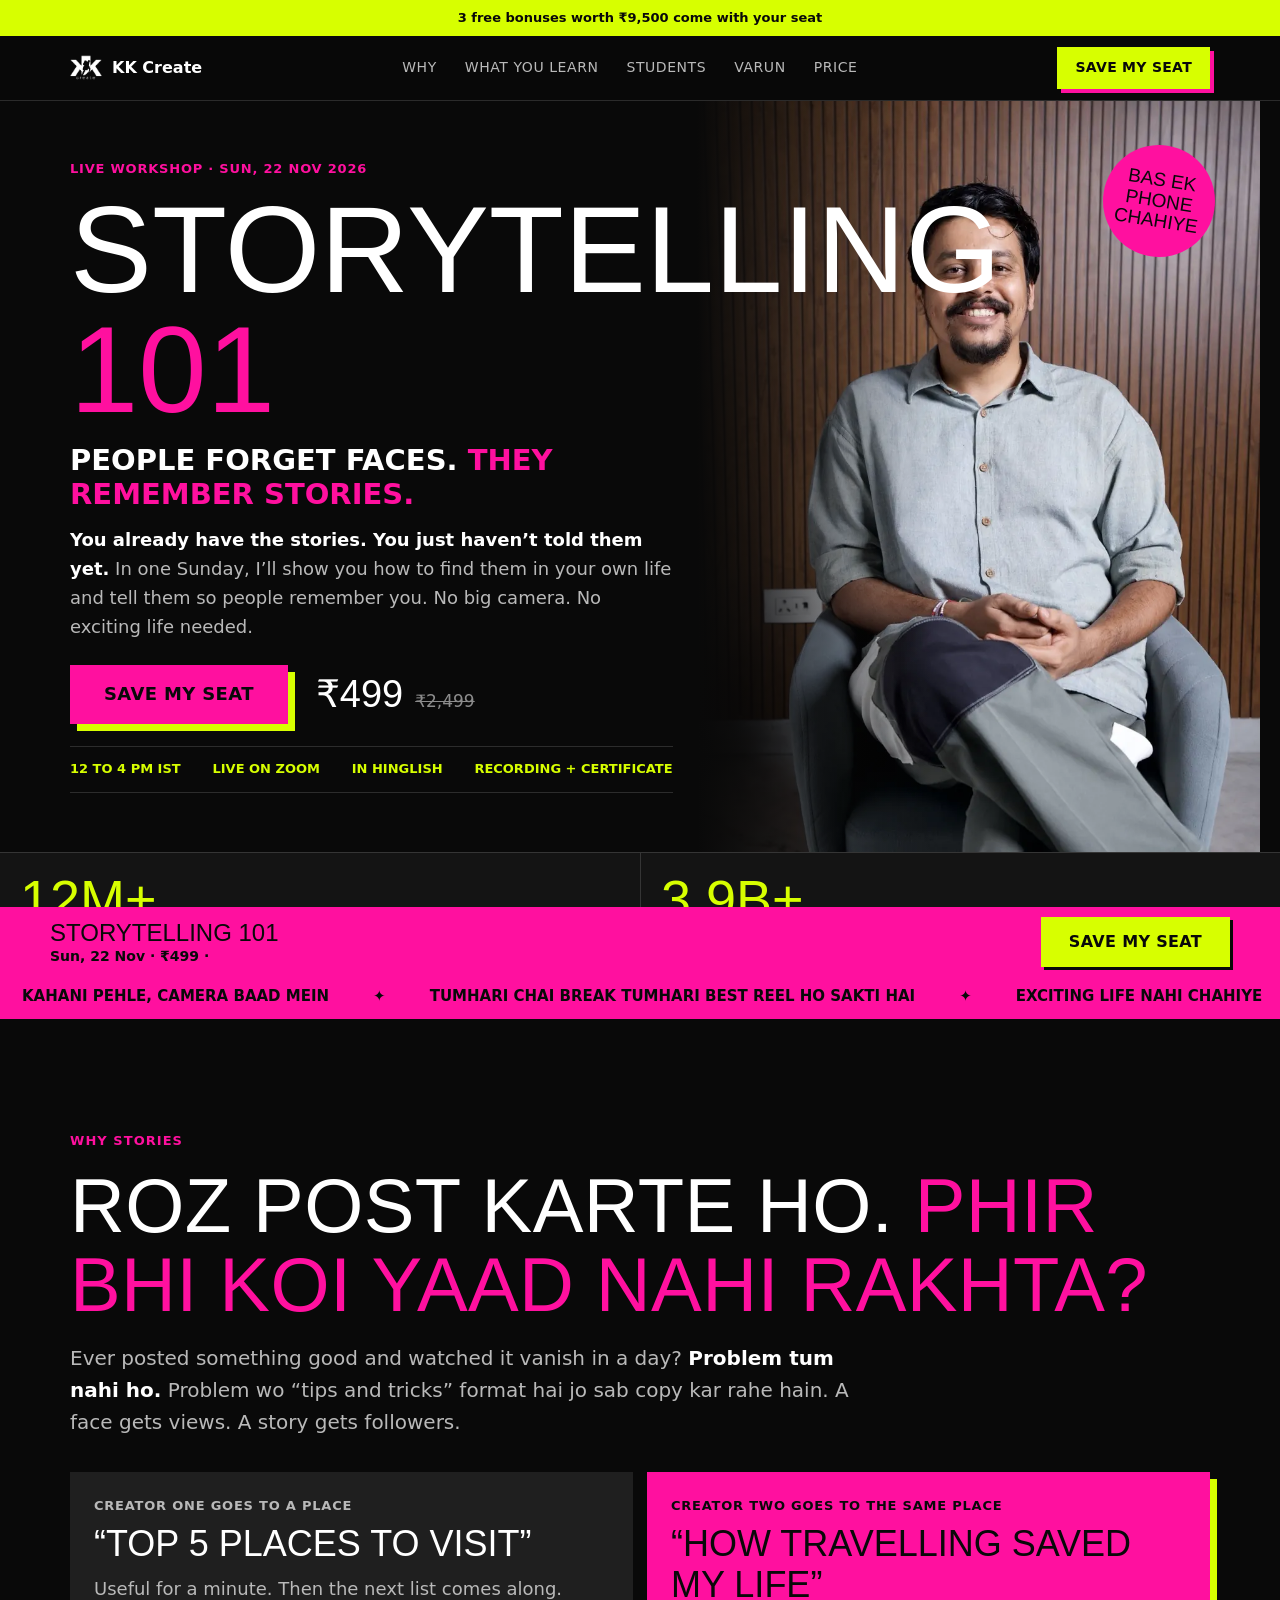
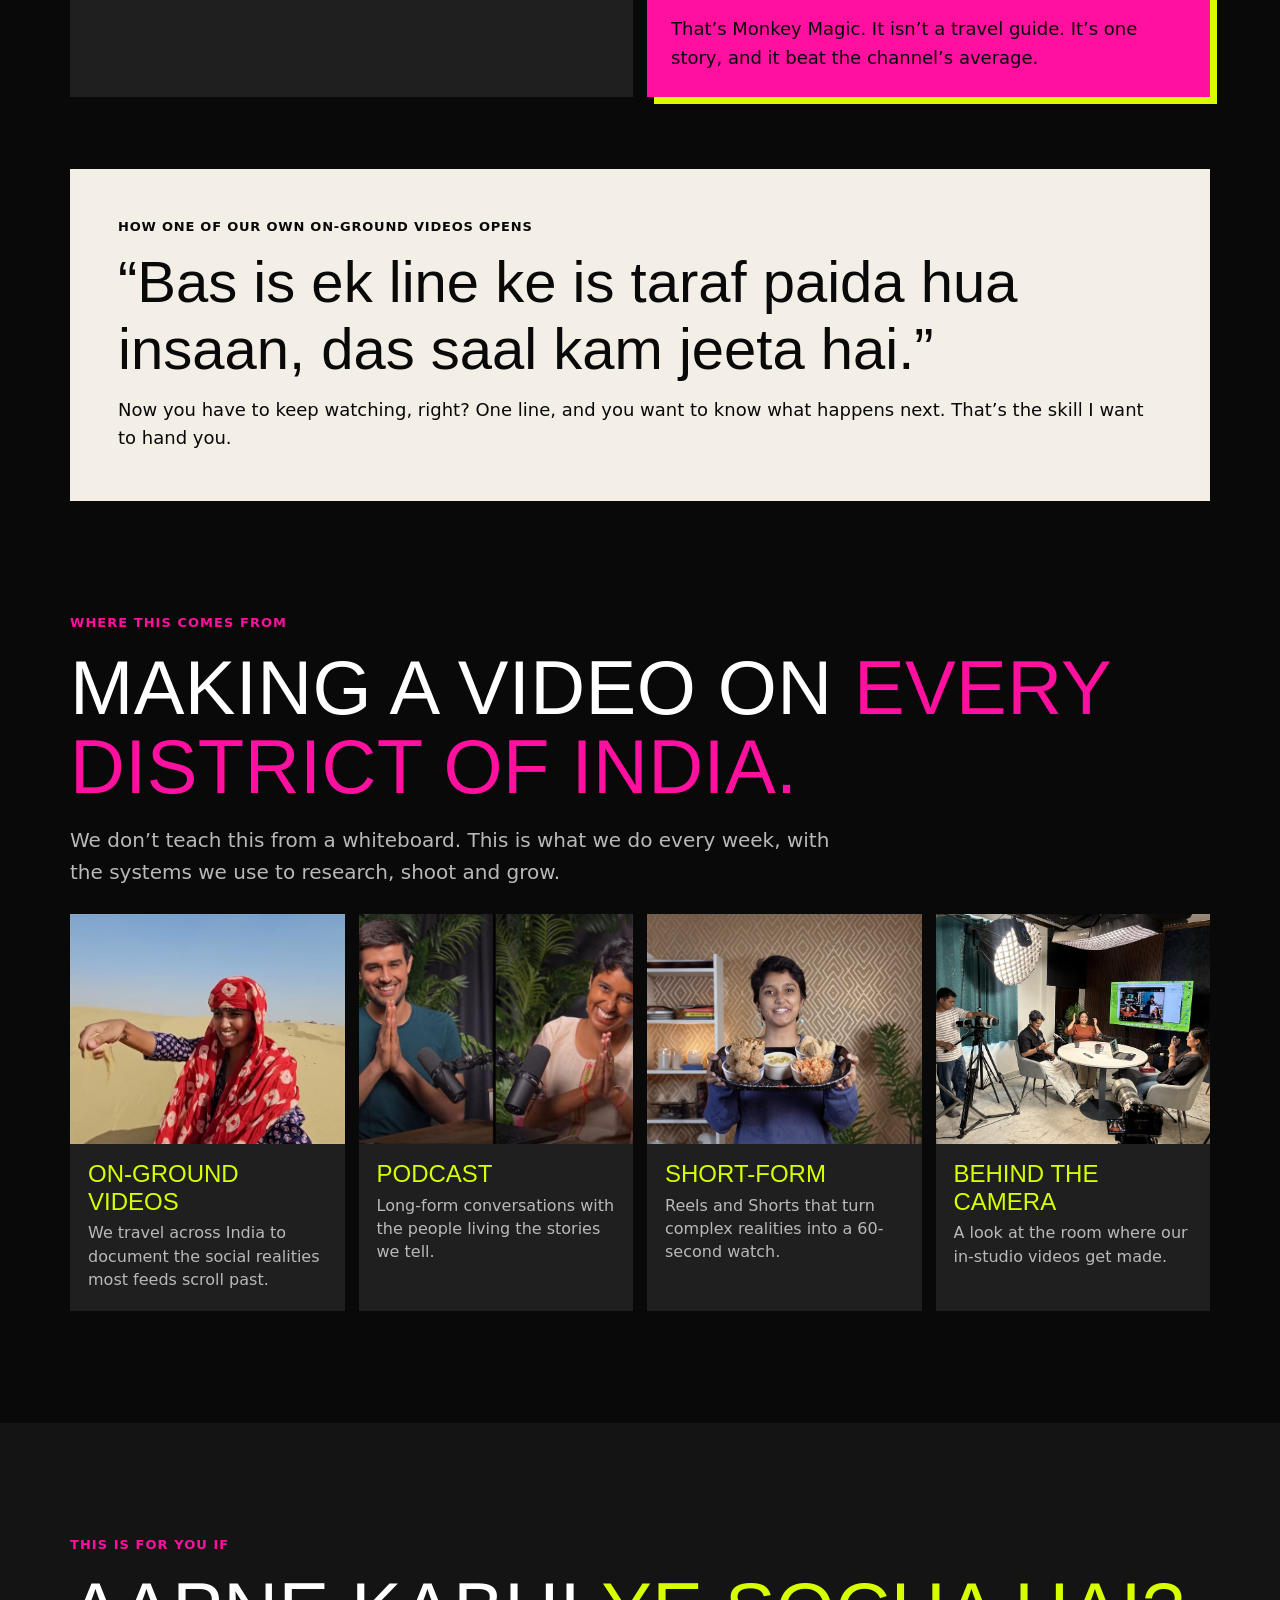
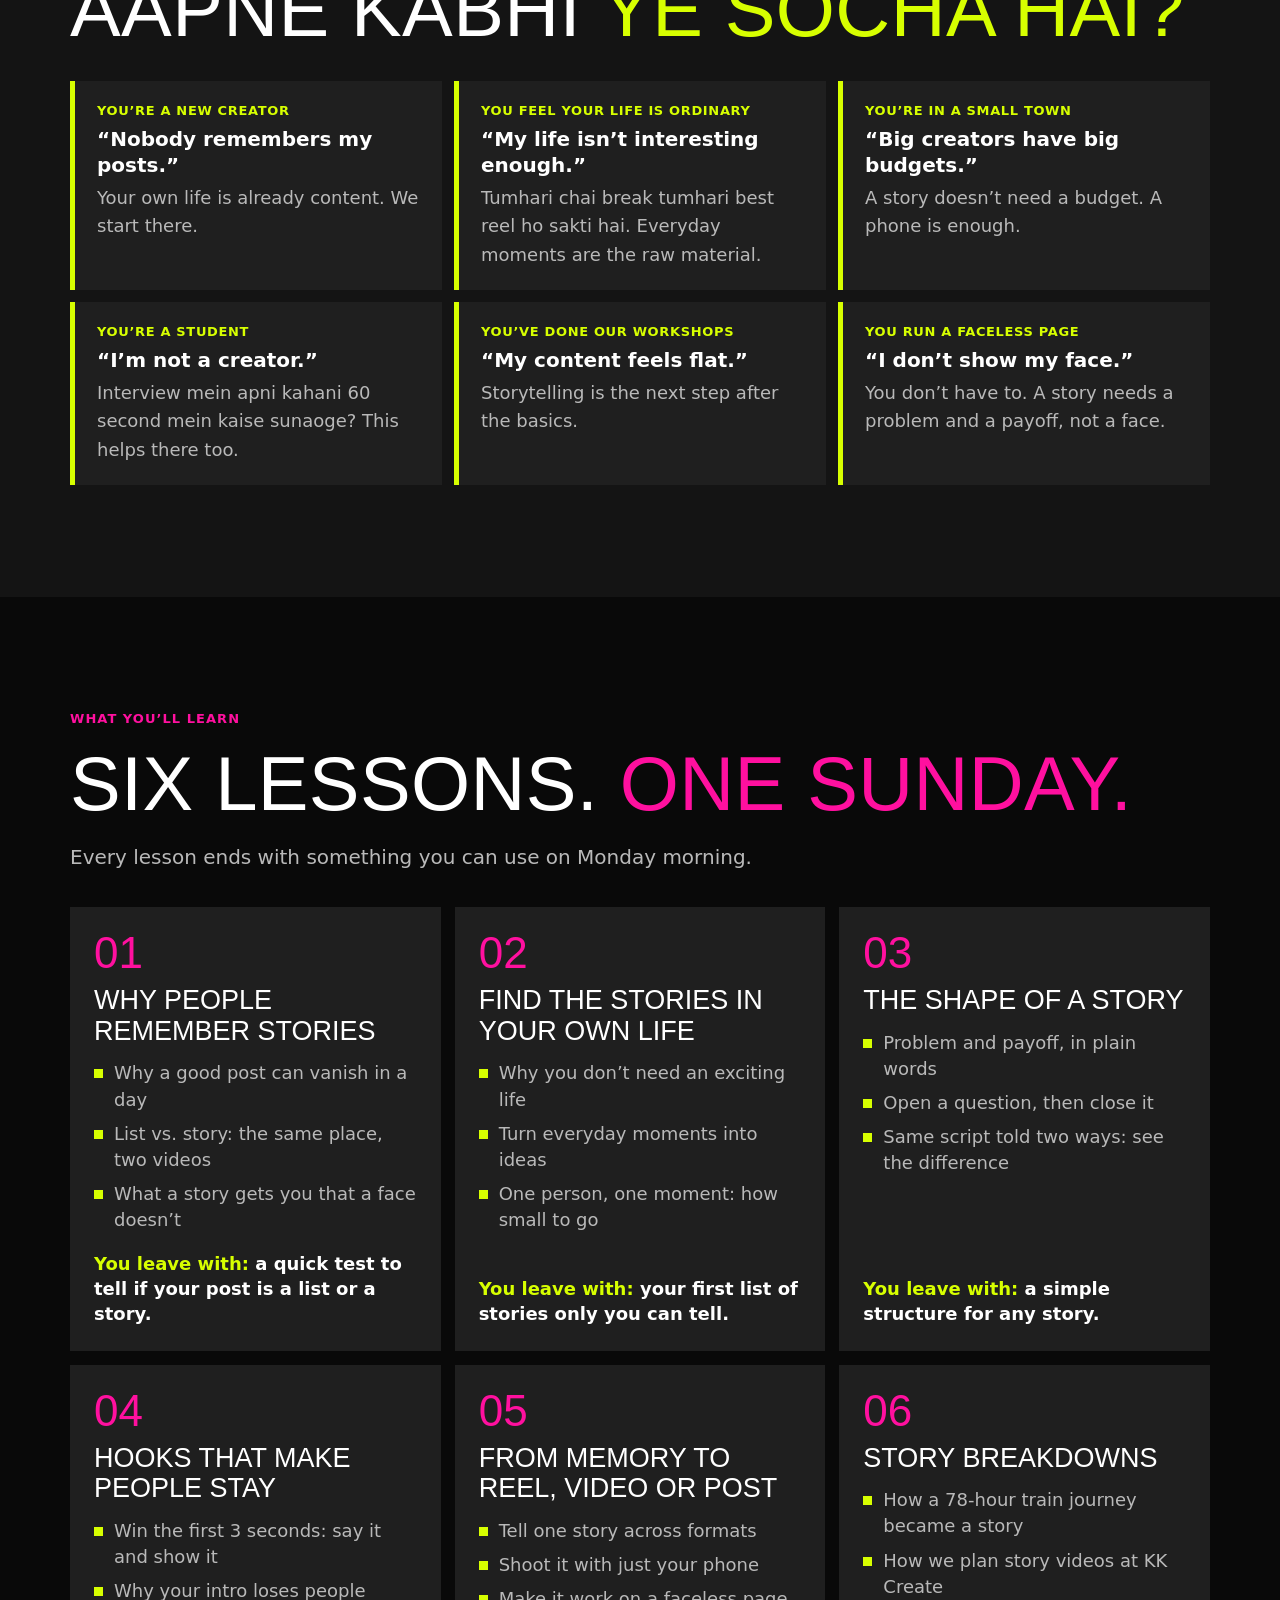
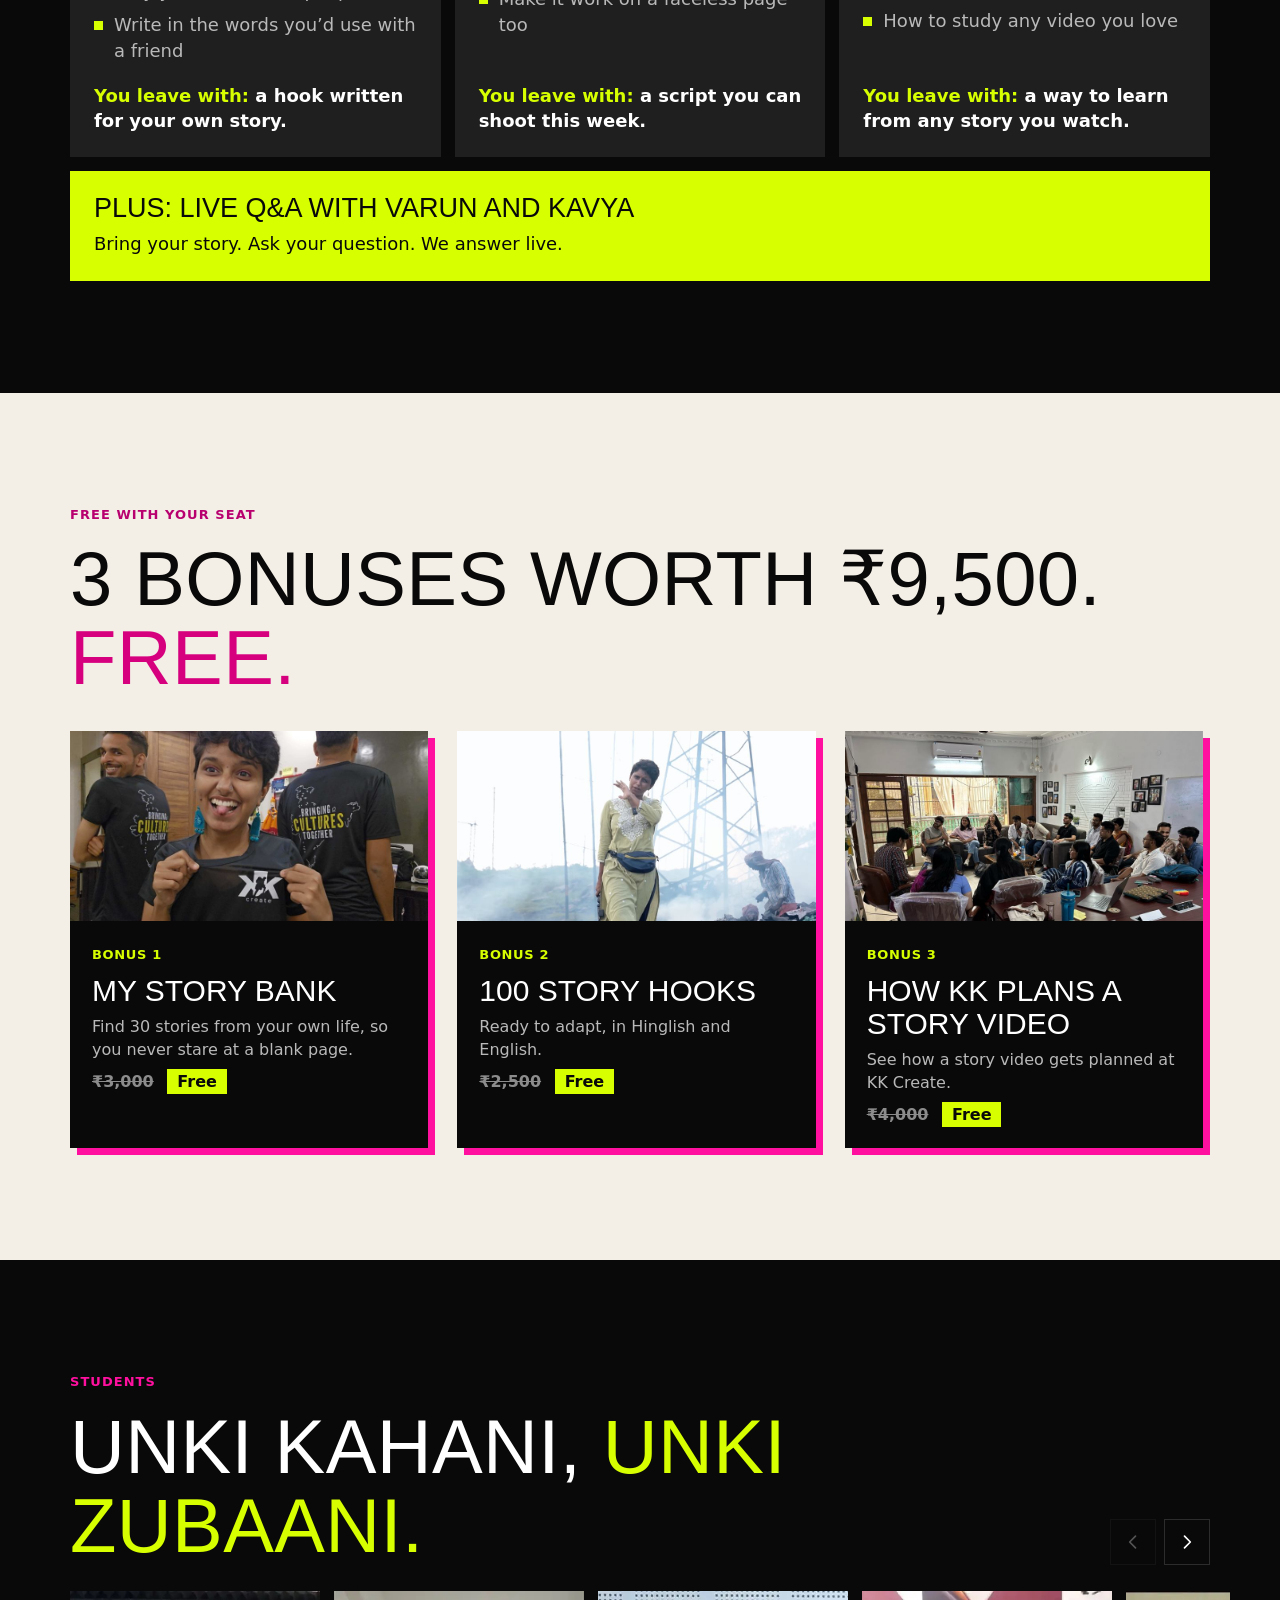
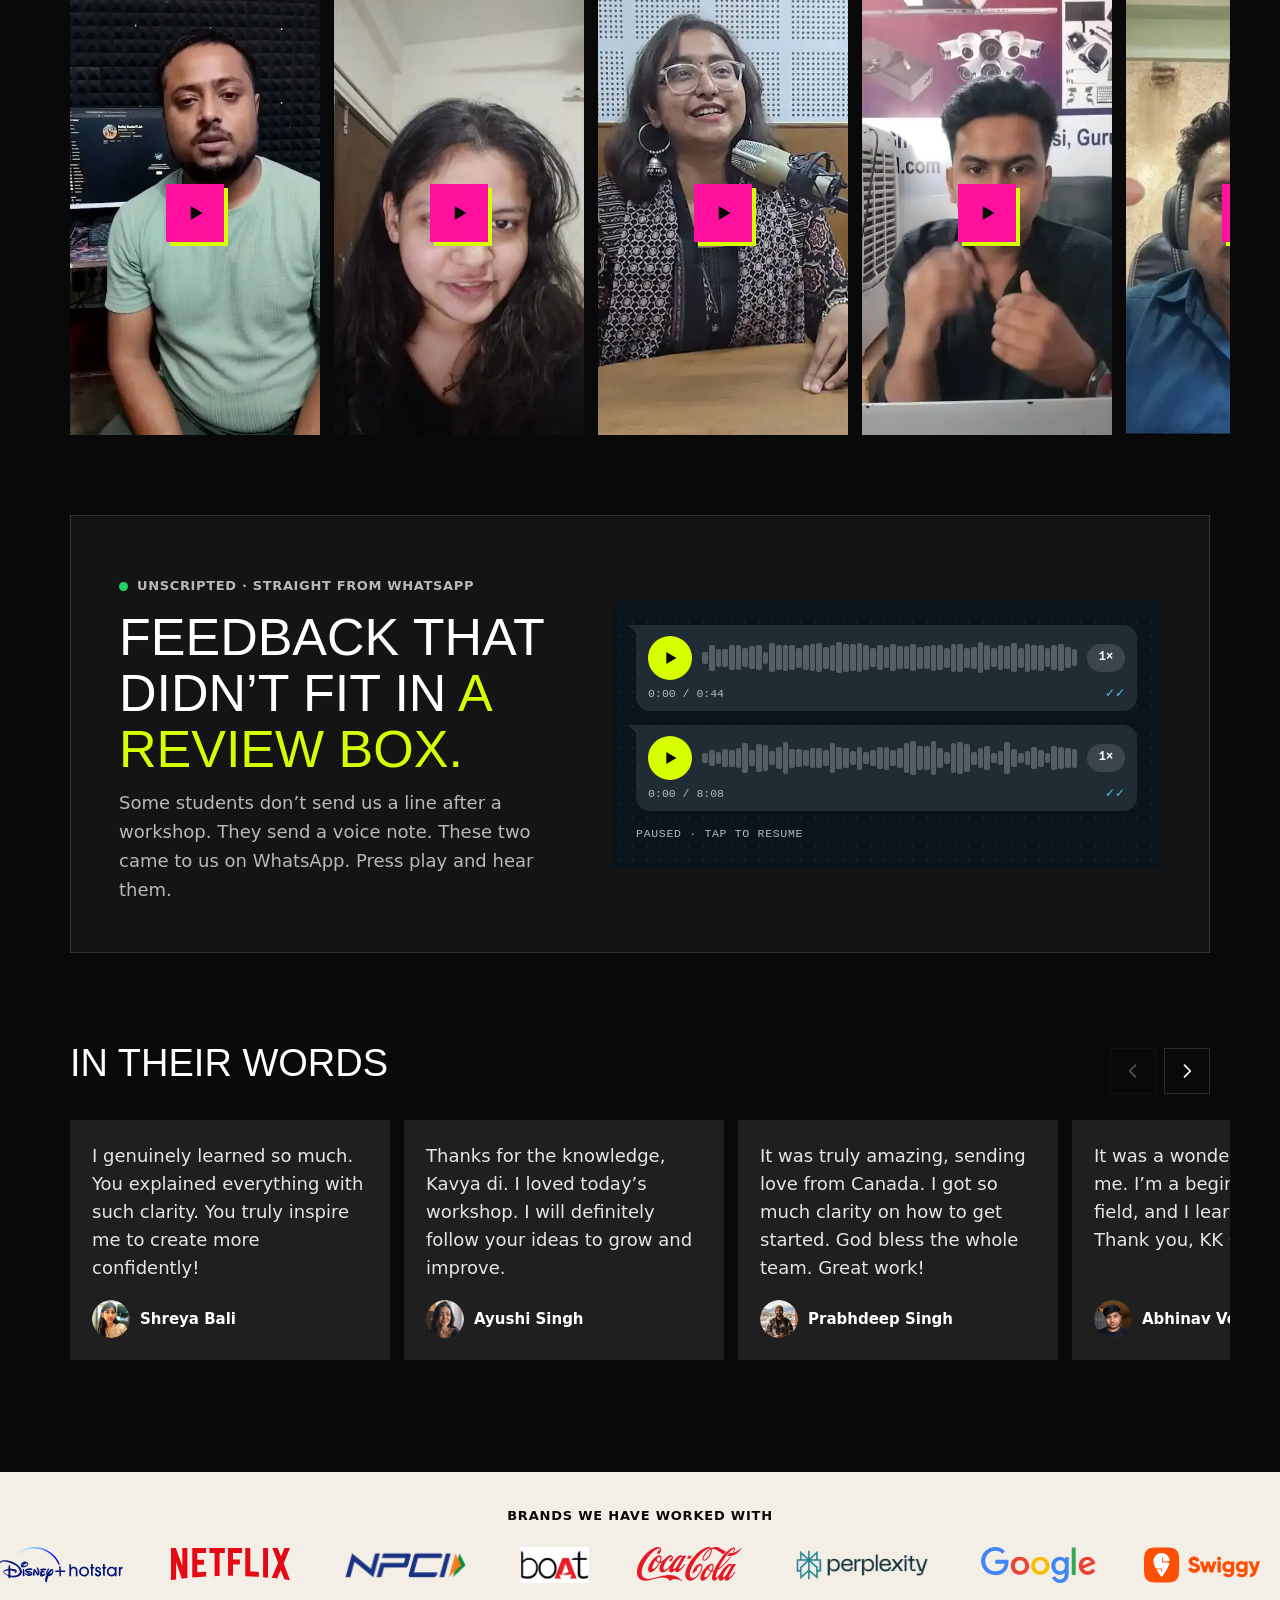
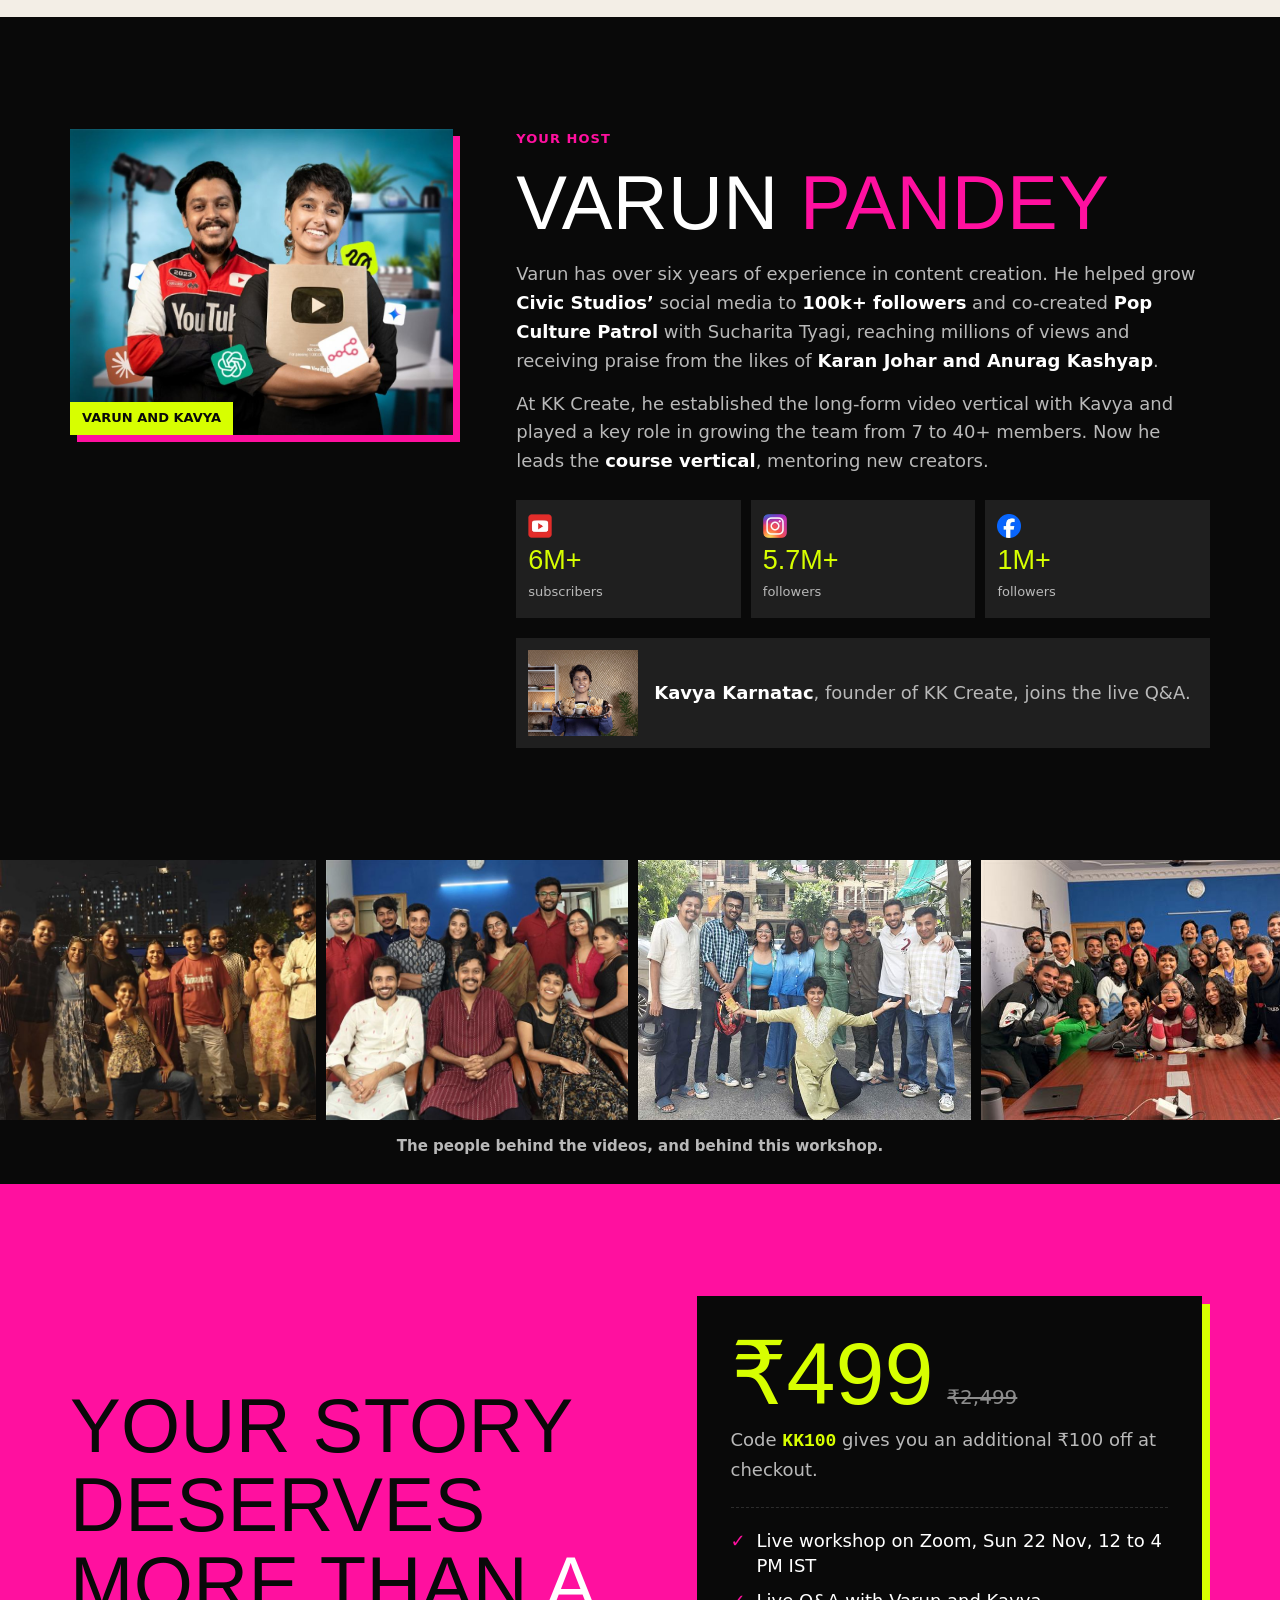
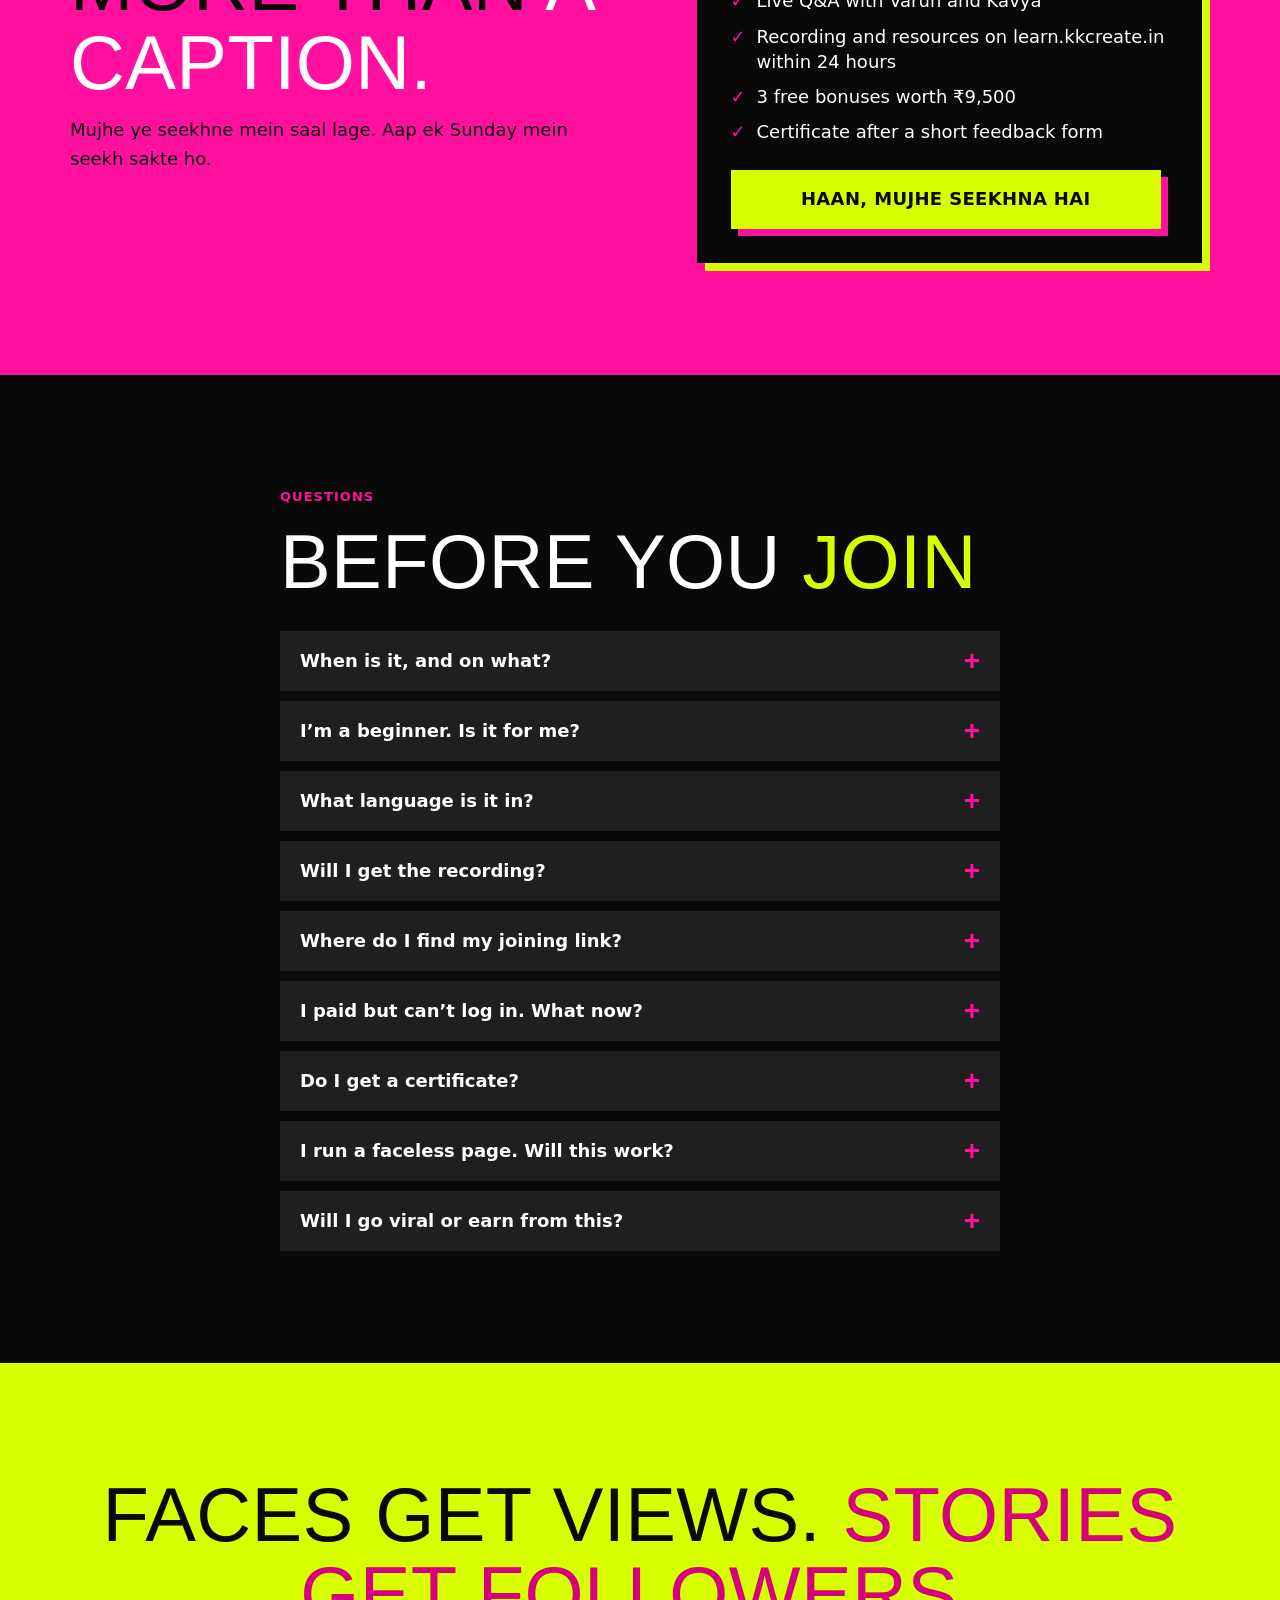
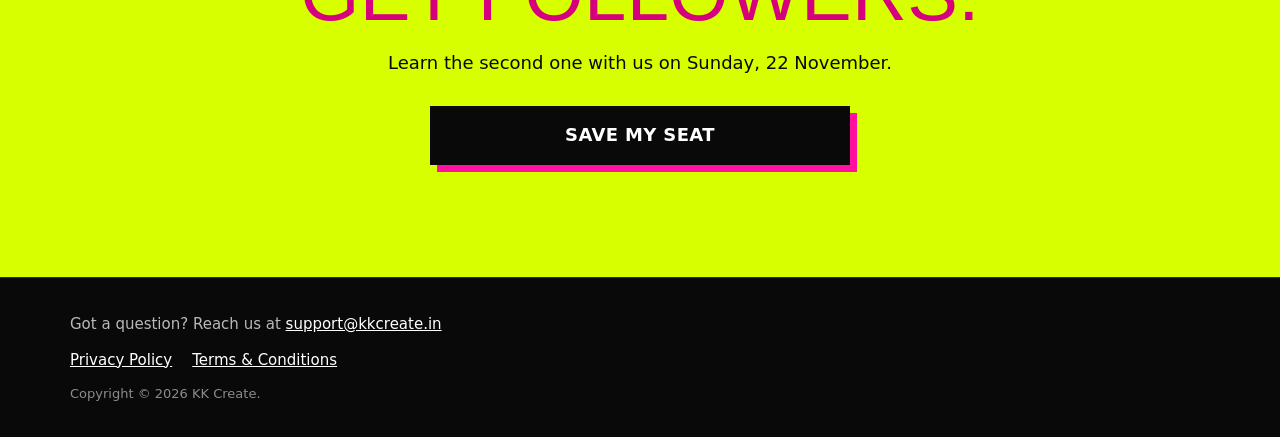
==== commit 15e4f02c: "Add real photos from kkcreate.in Work section, bonus covers, Varun and Kavya together, team strip an" ====
--- a/index.html
+++ b/index.html
@@ -41,7 +41,7 @@
 <link rel="preload" as="font" type="font/woff2" crossorigin href="assets/fonts/ibm-plex-sans-400.woff2" />
 <link rel="preload" as="font" type="font/woff2" crossorigin href="assets/fonts/space-grotesk-700.woff2" />
 <link rel="preload" as="image" href="assets/home/mentor-varun.webp" fetchpriority="high" />
-<link rel="stylesheet" href="st.css?v=1" />
+<link rel="stylesheet" href="st.css?v=2" />
 <!-- Vercel Web Analytics. The shim queues va() calls made before script.js
      arrives. The path is served by Vercel's edge, so it 404s locally — expected. -->
 <script>
@@ -153,6 +153,33 @@
     </div>
   </section>
 
+  <!-- Where this comes from -->
+  <section class="st-sec st-work">
+    <div class="st-wrap">
+      <span class="st-tag">Where this comes from</span>
+      <h2 class="st-h2">Making a video on <em>every district of India.</em></h2>
+      <p class="st-lead">We don&rsquo;t teach this from a whiteboard. This is what we do every week, with the systems we use to research, shoot and grow.</p>
+      <div class="st-track st-work-track" tabindex="0" aria-label="KK Create&rsquo;s work">
+        <figure class="st-work-card">
+          <img src="assets/kk/desert.jpg" width="900" height="506" loading="lazy" decoding="async" alt="Kavya in a red dupatta in the desert, letting sand run through her fingers" />
+          <figcaption><b>On-ground videos</b><span>We travel across India to document the social realities most feeds scroll past.</span></figcaption>
+        </figure>
+        <figure class="st-work-card">
+          <img src="assets/kk/podcast.jpg" width="900" height="540" loading="lazy" decoding="async" alt="Kavya and a guest greeting the camera at their podcast microphones" />
+          <figcaption><b>Podcast</b><span>Long-form conversations with the people living the stories we tell.</span></figcaption>
+        </figure>
+        <figure class="st-work-card">
+          <img src="assets/kk/short-form.jpg" width="800" height="727" loading="lazy" decoding="async" alt="Kavya smiling and holding a tray of food in the studio" />
+          <figcaption><b>Short-form</b><span>Reels and Shorts that turn complex realities into a 60-second watch.</span></figcaption>
+        </figure>
+        <figure class="st-work-card">
+          <img src="assets/kk/studio.jpg" width="900" height="675" loading="lazy" decoding="async" alt="The KK Create team shooting an interview in the studio" />
+          <figcaption><b>Behind the camera</b><span>A look at the room where our in-studio videos get made.</span></figcaption>
+        </figure>
+      </div>
+    </div>
+  </section>
+
   <!-- For you if -->
   <section class="st-sec st-for">
     <div class="st-wrap">
@@ -227,18 +254,21 @@
       <h2 class="st-h2">3 bonuses worth &#8377;9,500. <em>Free.</em></h2>
       <div class="st-bonus-grid">
         <article class="st-cover">
+          <img class="st-cover-img" src="assets/kk/kavya-tee.jpg" width="800" height="450" loading="lazy" decoding="async" alt="Kavya grinning in a KK Create T-shirt" />
           <small>Bonus 1</small>
           <h3>My Story Bank</h3>
           <p>Find 30 stories from your own life, so you never stare at a blank page.</p>
           <p class="st-cover-price"><s>&#8377;3,000</s> <b>Free</b></p>
         </article>
         <article class="st-cover">
+          <img class="st-cover-img" src="assets/kk/on-ground.jpg" width="900" height="549" loading="lazy" decoding="async" alt="Kavya on a shoot, with a person working in the smoke behind her" />
           <small>Bonus 2</small>
           <h3>100 Story Hooks</h3>
           <p>Ready to adapt, in Hinglish and English.</p>
           <p class="st-cover-price"><s>&#8377;2,500</s> <b>Free</b></p>
         </article>
         <article class="st-cover">
+          <img class="st-cover-img" src="assets/kk/team-room.jpg" width="900" height="675" loading="lazy" decoding="async" alt="The KK Create team in a planning meeting" />
           <small>Bonus 3</small>
           <h3>How KK Plans a Story Video</h3>
           <p>See how a story video gets planned at KK Create.</p>
@@ -432,8 +462,8 @@
   <section class="st-sec" id="varun">
     <div class="st-wrap st-mentor-in">
       <figure class="st-mentor-photo">
-        <img src="assets/home/mentor-varun.webp" width="900" height="1200" loading="lazy" decoding="async" alt="Varun Pandey" />
-        <figcaption>Course Lead, KK Create</figcaption>
+        <img src="assets/kk/varun-kavya.jpg" width="1000" height="786" loading="lazy" decoding="async" alt="Varun Pandey and Kavya Karnatac with a YouTube play button" />
+        <figcaption>Varun and Kavya</figcaption>
       </figure>
       <div>
         <span class="st-tag">Your host</span>
@@ -447,9 +477,32 @@
           <div class="st-stat"><img src="assets/home/social-instagram.webp" width="42" height="42" loading="lazy" decoding="async" alt="Instagram" /><b>5.7M+</b><span>followers</span></div>
           <div class="st-stat"><img src="assets/home/social-facebook.webp" width="45" height="45" loading="lazy" decoding="async" alt="Facebook" /><b>1M+</b><span>followers</span></div>
         </div>
-        <p class="st-kavya"><b>Kavya Karnatac</b>, founder of KK Create, joins the live Q&amp;A.</p>
-      </div>
-    </div>
+        <div class="st-kavya">
+          <img src="assets/kk/short-form.jpg" width="800" height="727" loading="lazy" decoding="async" alt="Kavya Karnatac smiling in the studio" />
+          <p><b>Kavya Karnatac</b>, founder of KK Create, joins the live Q&amp;A.</p>
+        </div>
+      </div>
+    </div>
+  </section>
+
+  <section class="st-team" aria-label="The KK Create team">
+    <div class="st-team-track">
+      <img src="assets/kk/team-1.jpg" loading="lazy" decoding="async" alt="The KK Create team on a rooftop at night" />
+      <img src="assets/kk/team-2.jpg" loading="lazy" decoding="async" alt="The KK Create team dressed up together" />
+      <img src="assets/kk/team-3.jpg" loading="lazy" decoding="async" alt="The KK Create team on a street" />
+      <img src="assets/kk/team-4.jpg" loading="lazy" decoding="async" alt="The KK Create team around a table" />
+      <img src="assets/kk/team-5.jpg" loading="lazy" decoding="async" alt="The KK Create team outside a cafe" />
+      <img src="assets/kk/team-6.jpg" loading="lazy" decoding="async" alt="The KK Create team in a park" />
+      <img src="assets/kk/team-7.jpg" loading="lazy" decoding="async" alt="The KK Create team at a celebration" />
+      <img src="assets/kk/team-1.jpg" loading="lazy" decoding="async" alt="" aria-hidden="true" />
+      <img src="assets/kk/team-2.jpg" loading="lazy" decoding="async" alt="" aria-hidden="true" />
+      <img src="assets/kk/team-3.jpg" loading="lazy" decoding="async" alt="" aria-hidden="true" />
+      <img src="assets/kk/team-4.jpg" loading="lazy" decoding="async" alt="" aria-hidden="true" />
+      <img src="assets/kk/team-5.jpg" loading="lazy" decoding="async" alt="" aria-hidden="true" />
+      <img src="assets/kk/team-6.jpg" loading="lazy" decoding="async" alt="" aria-hidden="true" />
+      <img src="assets/kk/team-7.jpg" loading="lazy" decoding="async" alt="" aria-hidden="true" />
+    </div>
+    <p class="st-team-note">The people behind the videos, and behind this workshop.</p>
   </section>
 
   <!-- Price -->
@@ -519,7 +572,7 @@
   <a class="st-btn" data-buy href="https://learn.kkcreate.in/web/checkout/6ae719805d176662099694ea">Save my seat</a>
 </div>
 
-<script src="st.js?v=1" defer></script>
+<script src="st.js?v=2" defer></script>
 
 </body>
 </html>
--- a/st.css
+++ b/st.css
@@ -417,6 +417,44 @@
 .st-doc ul { display: grid; gap: 6px; margin-bottom: 12px; padding-left: 20px; list-style: disc; }
 .st-doc b { color: var(--white); font-weight: 600; }
 .st-doc a { color: var(--lime); }
+
+/* ---------- Real photos from kkcreate.in ---------- */
+.st-work { padding-top: 0; }
+.st-work-track { gap: 14px; }
+.st-work-card { flex: 0 0 min(80vw, 340px); scroll-snap-align: start; background: var(--ink-3); }
+.st-work-card img { width: 100%; height: 230px; object-fit: cover; object-position: 50% 25%; }
+.st-work-card figcaption { padding: 16px 18px 20px; }
+.st-work-card b { display: block; font-family: var(--head); font-weight: 400; font-size: 24px; line-height: 1.15; text-transform: uppercase; color: var(--lime); }
+.st-work-card span { display: block; margin-top: 6px; font-size: 16px; line-height: 1.45; color: var(--mute); }
+
+.st-cover-img { width: calc(100% + 44px); max-width: none; height: 190px; margin: -22px -22px 18px; object-fit: cover; object-position: 50% 22%; }
+
+.st-mentor-photo img { aspect-ratio: 5 / 4; object-position: 50% 20%; }
+.st-kavya { display: flex; align-items: center; gap: 16px; padding: 12px; border-left: 0; }
+.st-kavya img { flex: none; width: 110px; height: 86px; object-fit: cover; object-position: 50% 30%; }
+
+.st-team { padding-block: 0 26px; overflow: hidden; background: var(--ink); }
+.st-team-track { display: flex; gap: 10px; width: max-content; animation: st-slide 46s linear infinite; }
+.st-team-track img { flex: none; width: auto; height: clamp(170px, 26vw, 260px); }
+.st-team-note { margin-top: 14px; padding-inline: 20px; font-family: var(--tag); font-weight: 700; font-size: 15px; text-align: center; color: var(--mute); }
+
+.st-welcome { position: relative; margin-top: clamp(32px, 5vw, 48px); margin-right: 8px; box-shadow: 8px 8px 0 var(--lime); }
+.st-welcome img { width: 100%; height: clamp(200px, 40vw, 380px); object-fit: cover; object-position: 50% 30%; }
+.st-welcome figcaption { padding: 14px 18px; background: var(--ink-3); }
+.st-welcome b { font-family: var(--head); font-weight: 400; font-size: 26px; text-transform: uppercase; color: var(--lime); }
+.st-welcome span { display: block; color: var(--mute); }
+
+.st-box-wrap { display: grid; gap: 18px; }
+.st-box-img { width: 100%; height: clamp(170px, 42vw, 260px); object-fit: cover; object-position: 50% 40%; }
+
+@media (min-width: 960px) {
+  .st-work-track { display: grid; grid-template-columns: repeat(4, minmax(0, 1fr)); overflow: visible; margin-inline: 0; padding-inline: 0; }
+  .st-work-card { flex: none; }
+  .st-mentor-in { grid-template-columns: minmax(0, 1fr) minmax(0, 1fr); }
+}
+@media (prefers-reduced-motion: reduce) {
+  .st-team-track { animation: none; }
+}
 
 /* ---------- Wider screens ---------- */
 @media (min-width: 640px) {
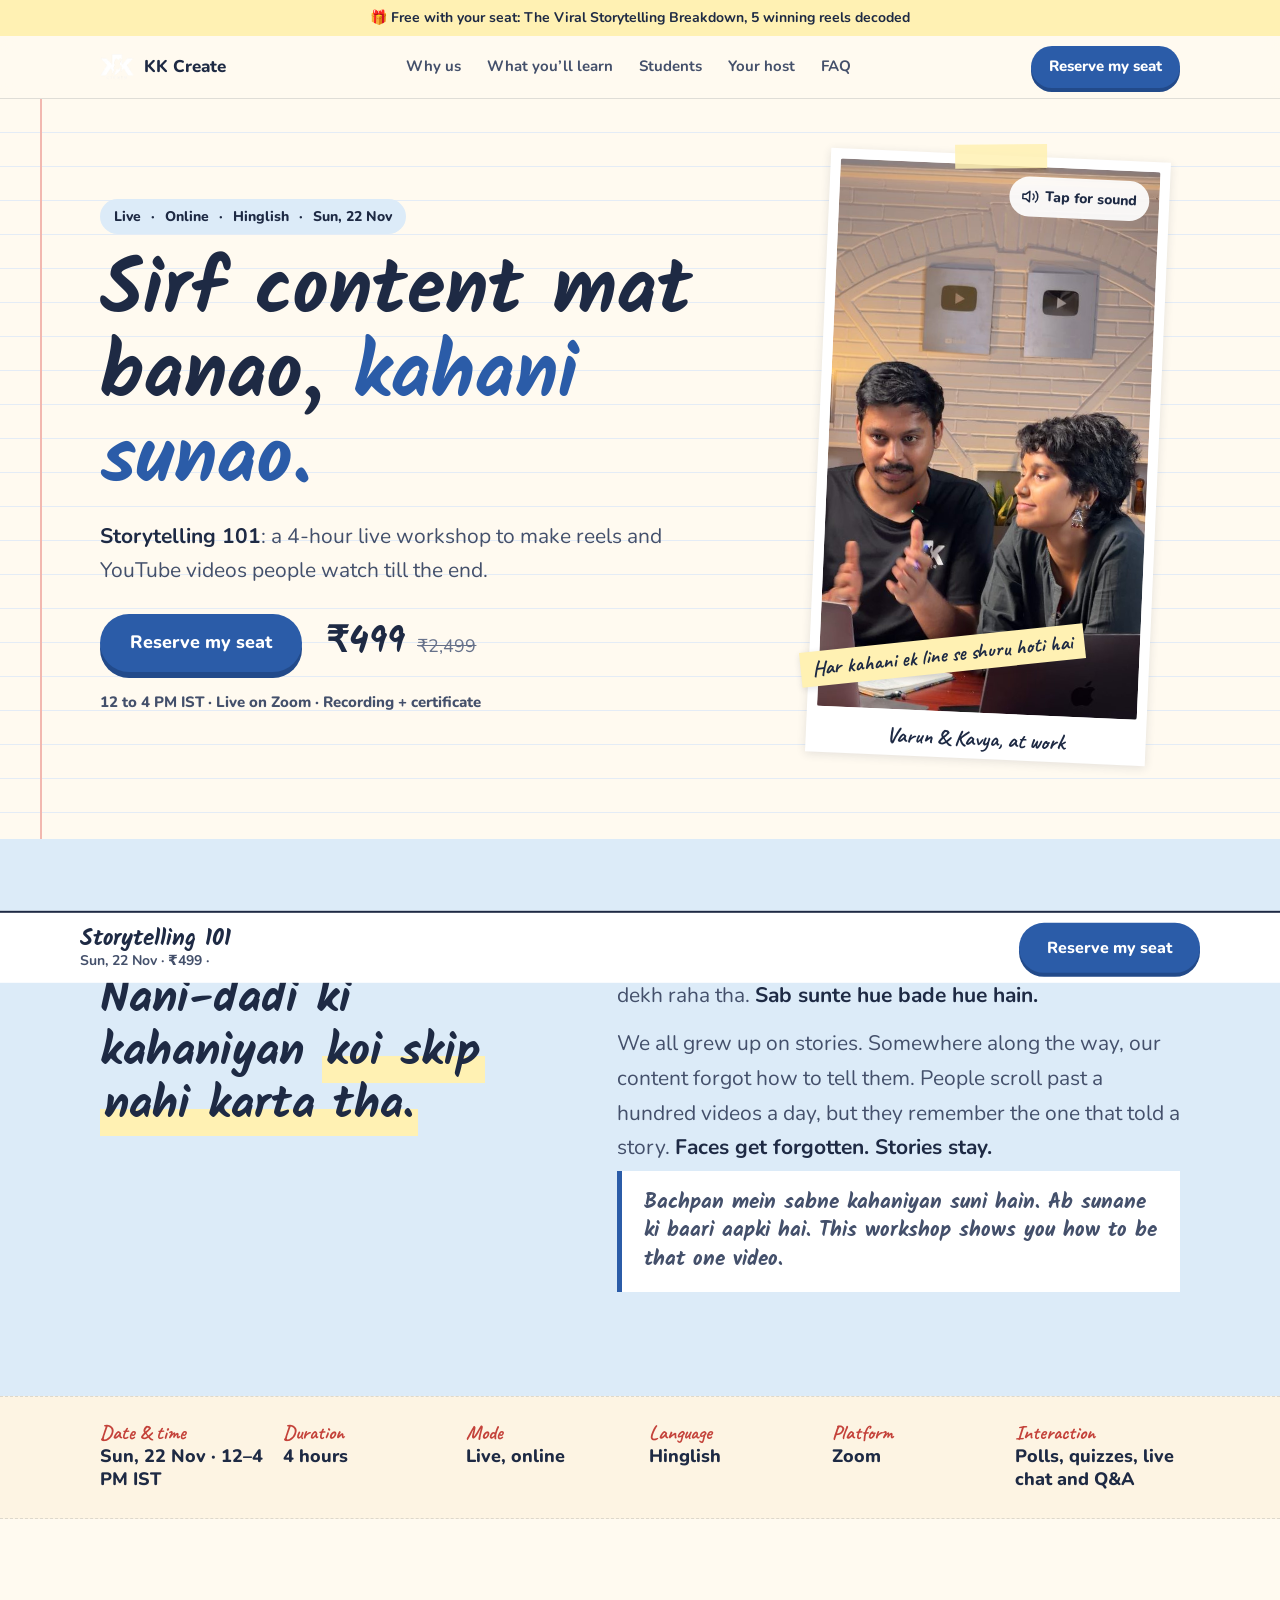
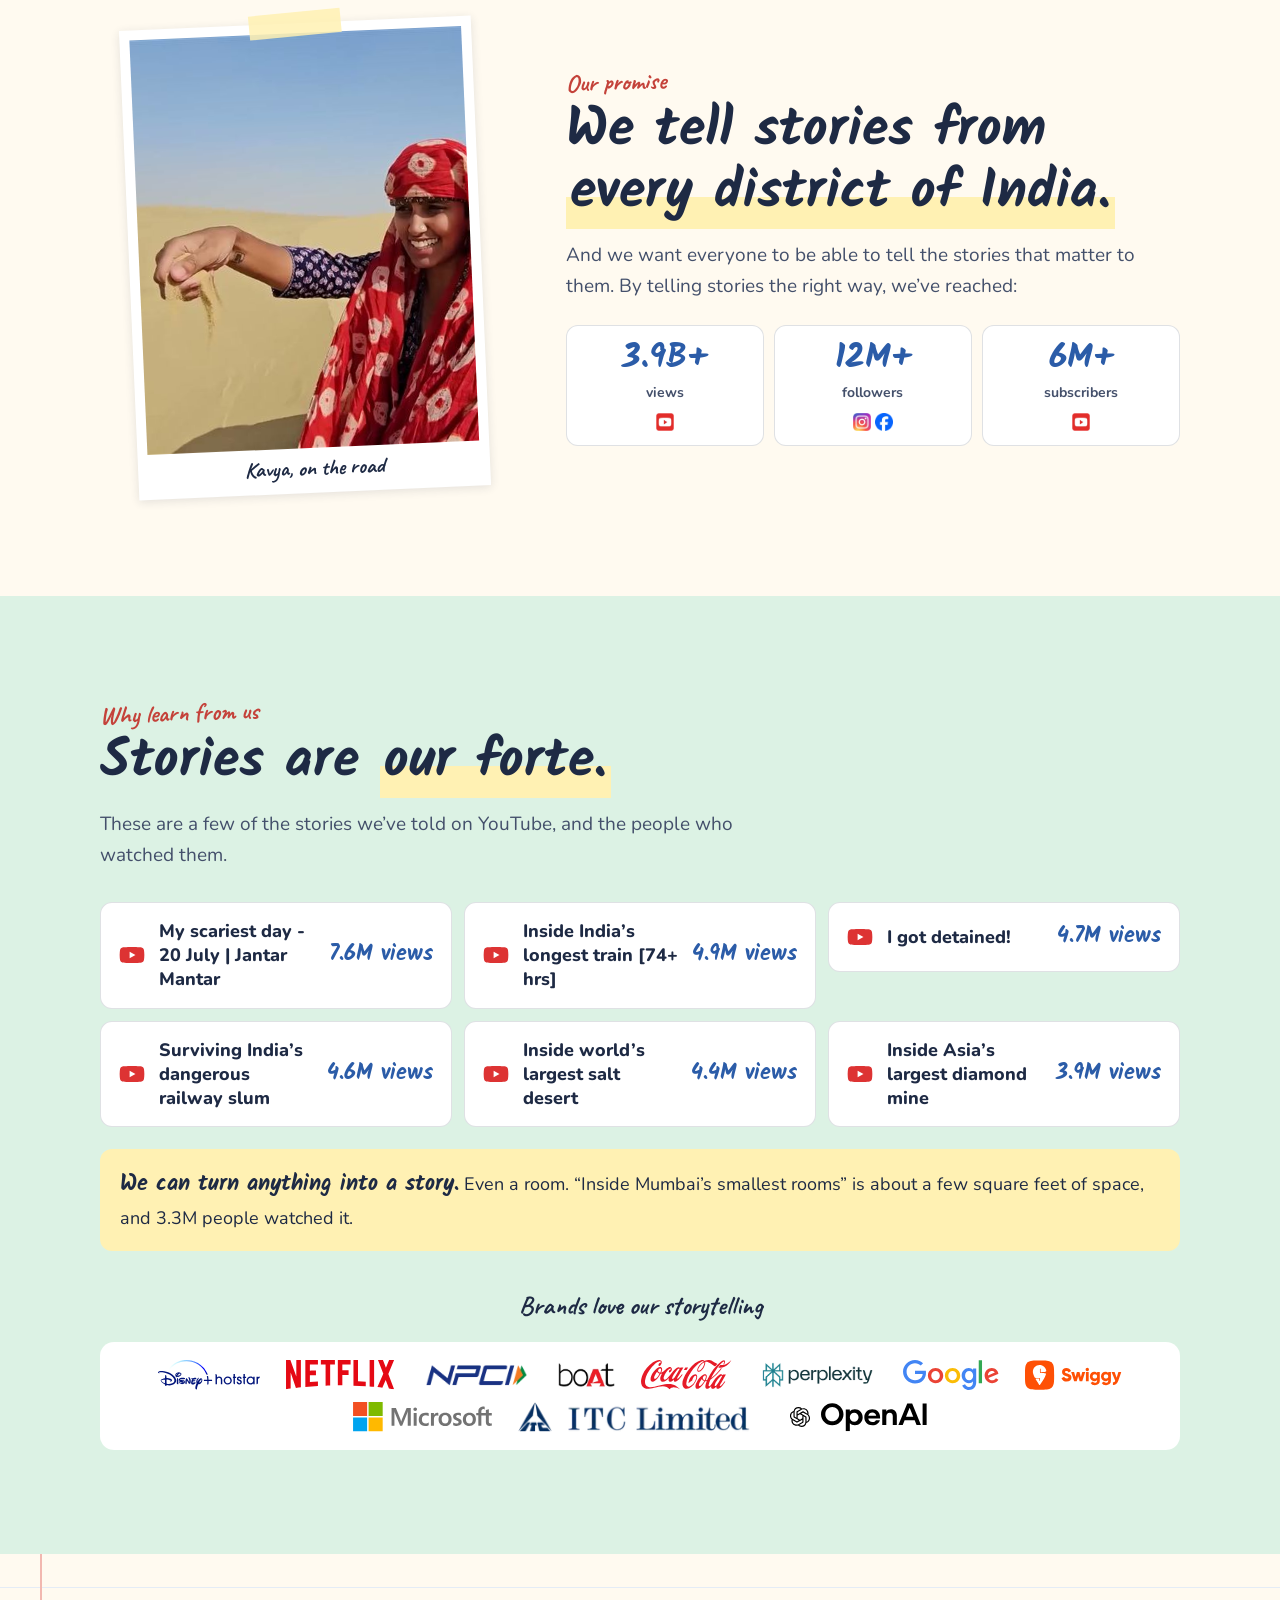
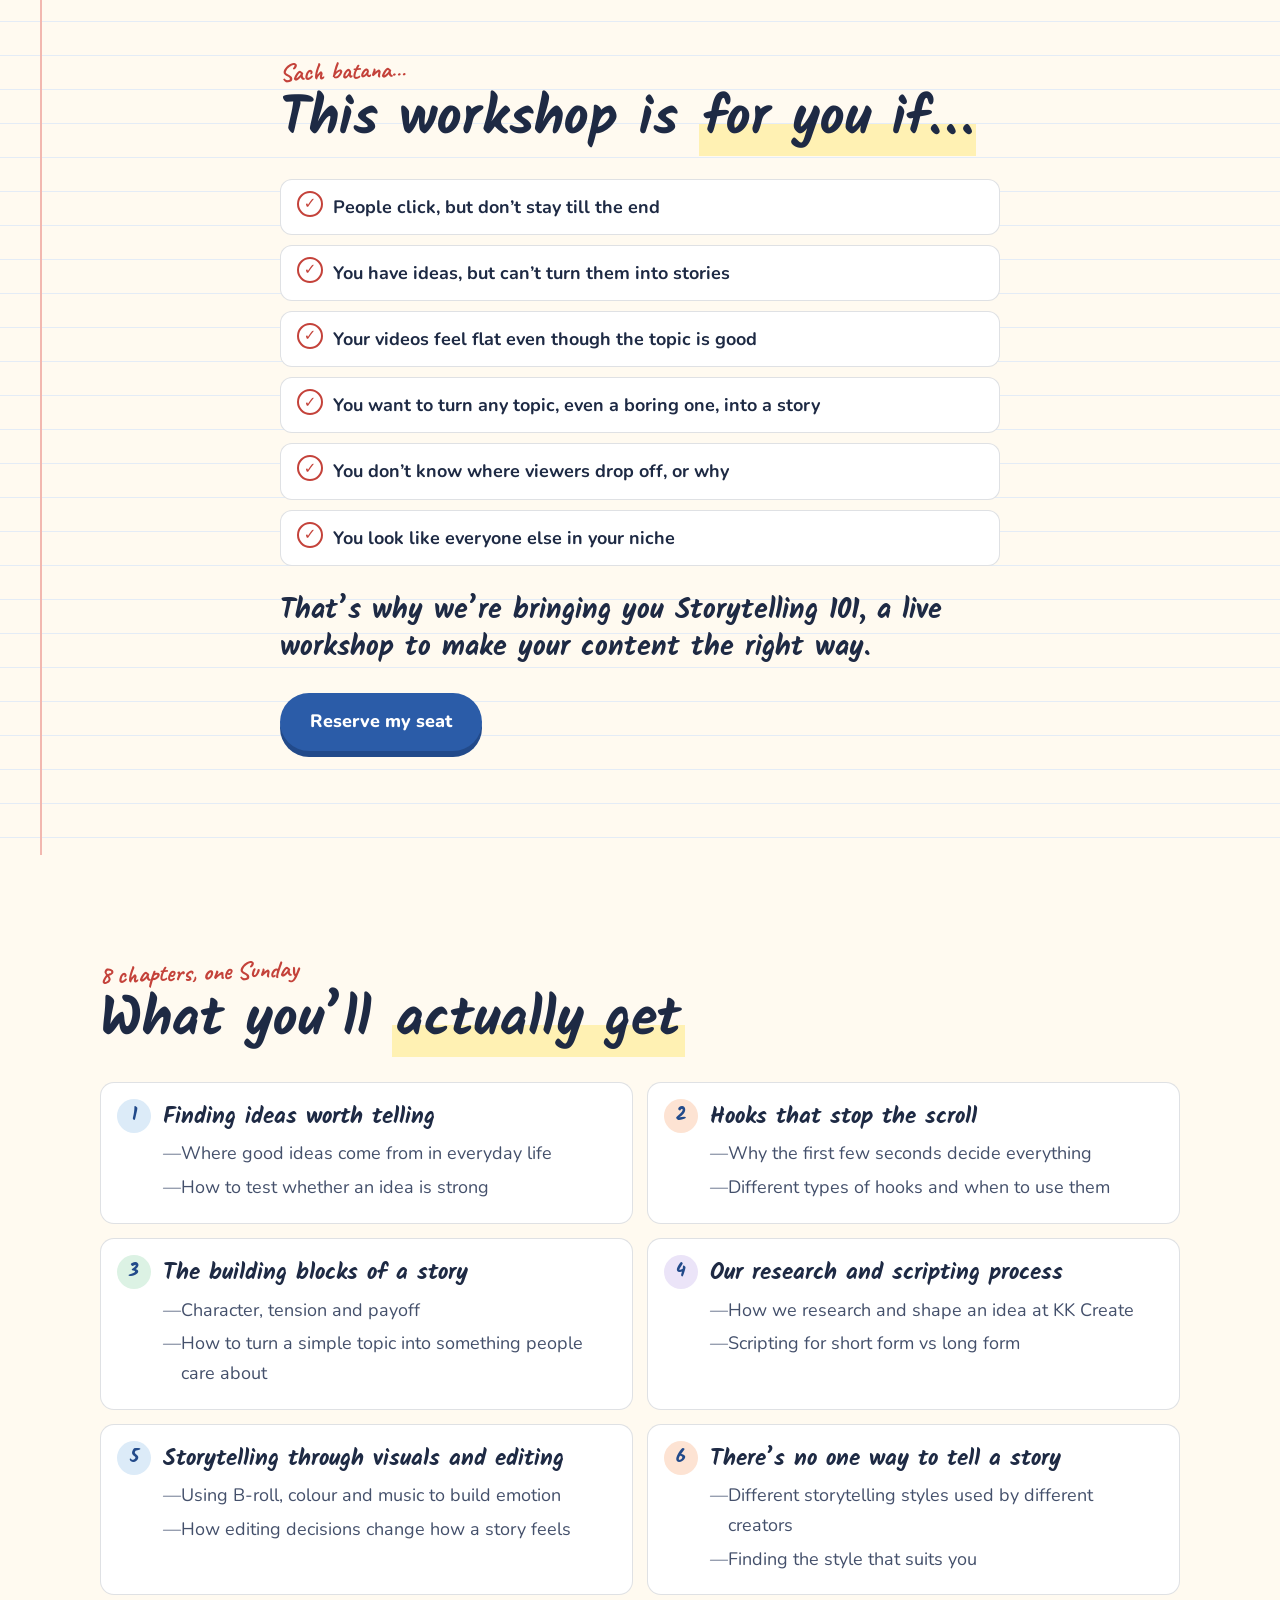
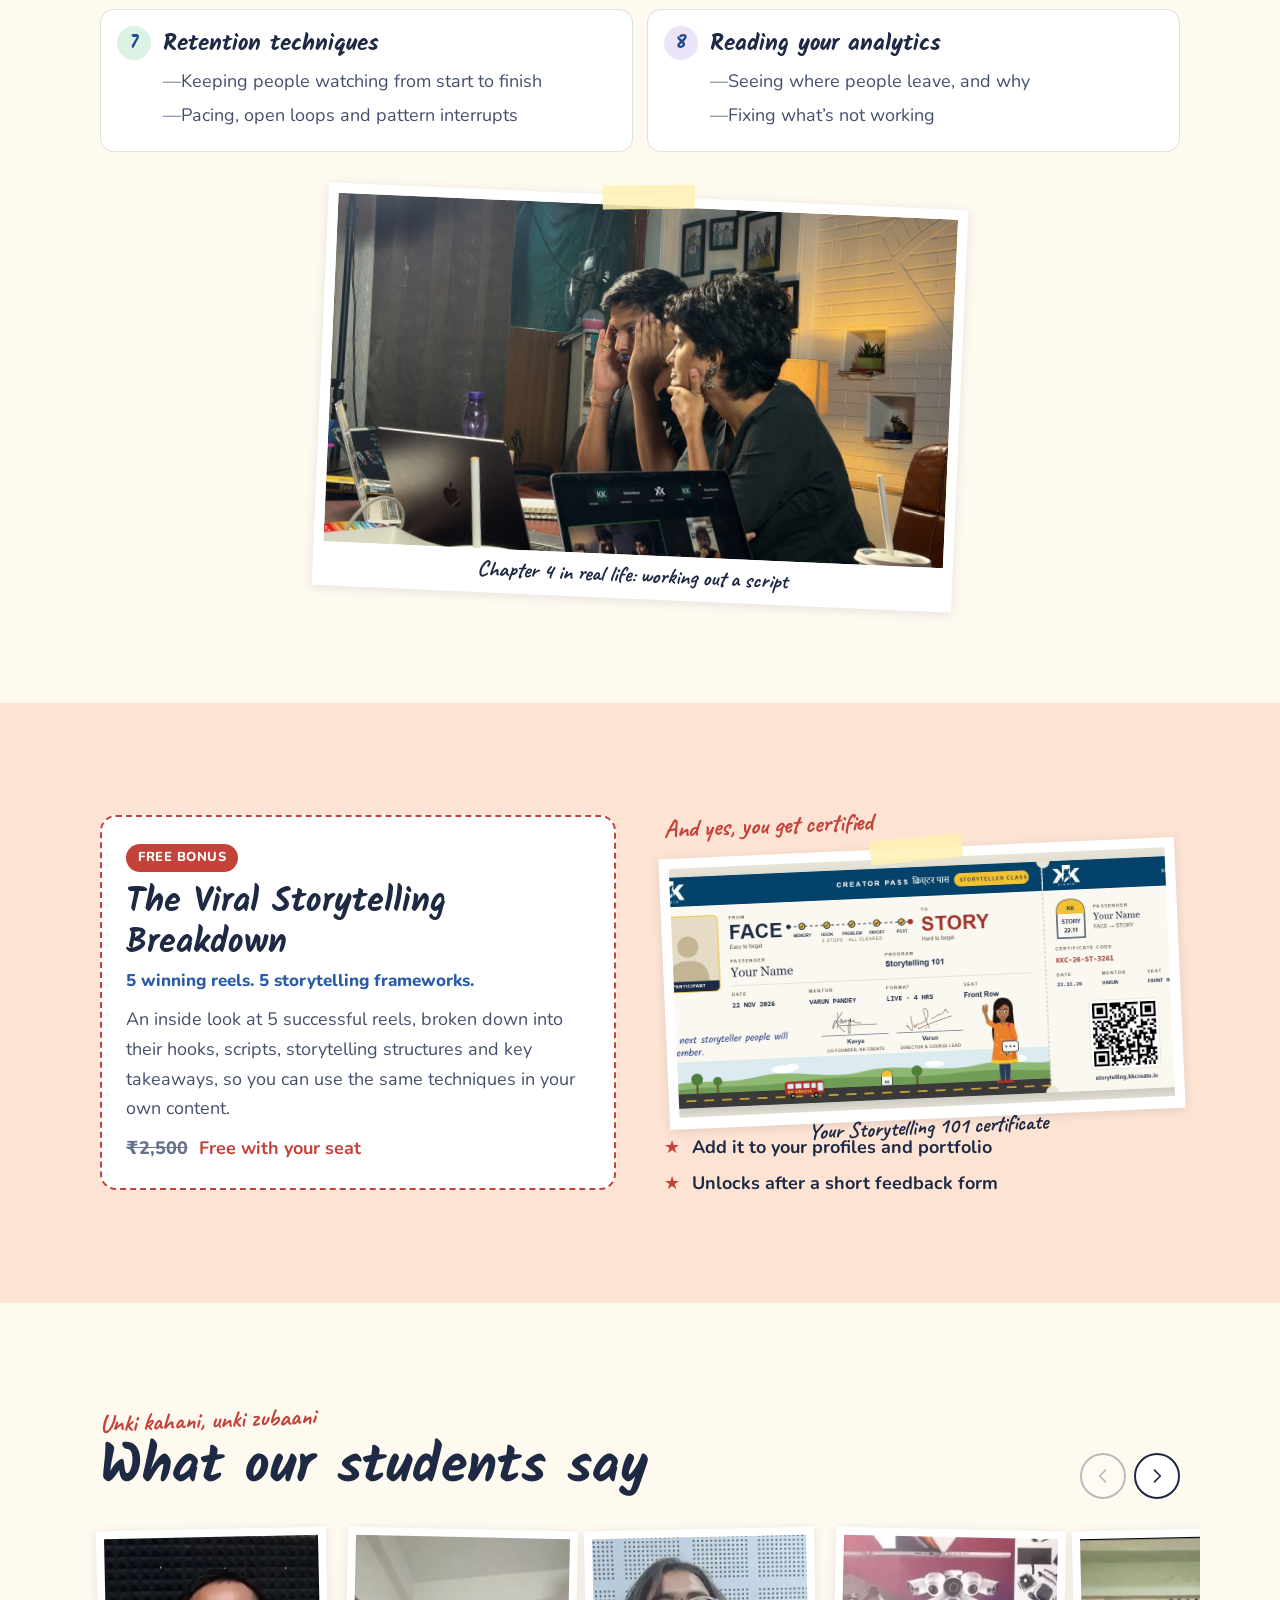
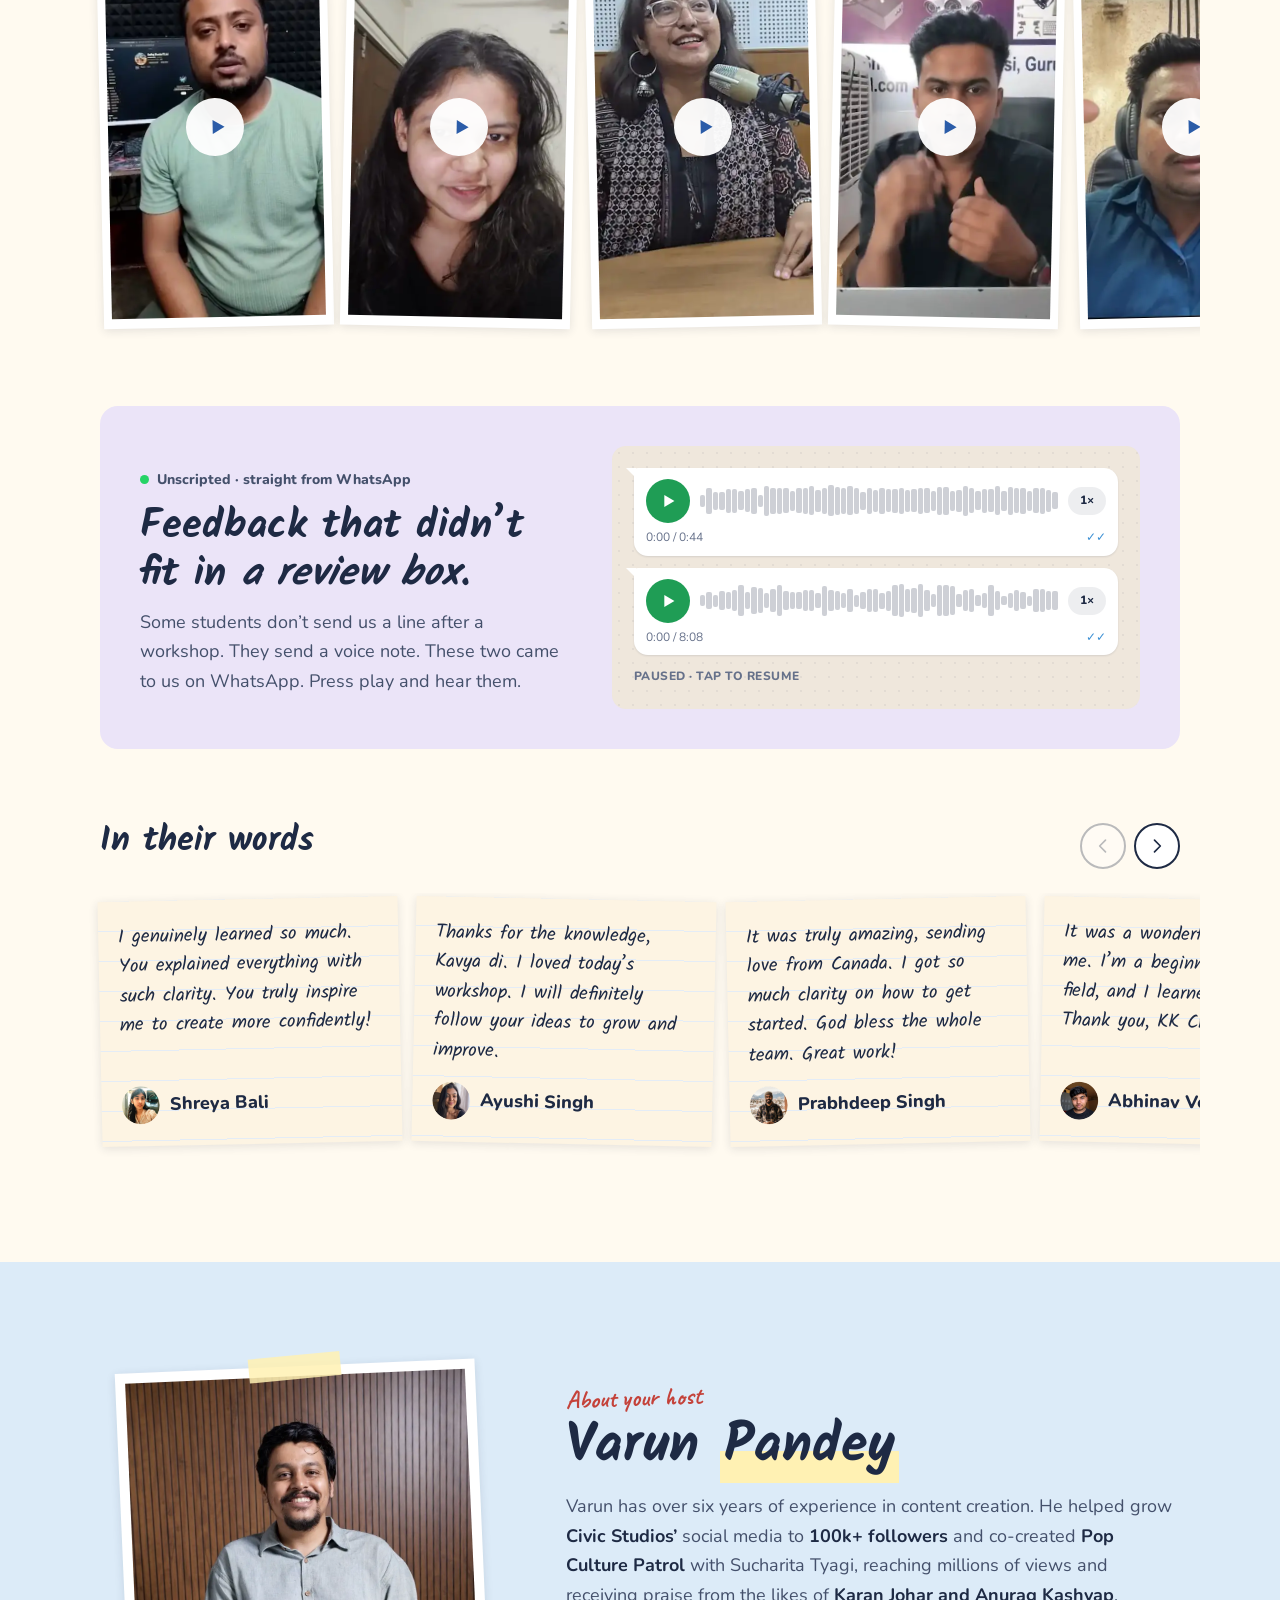
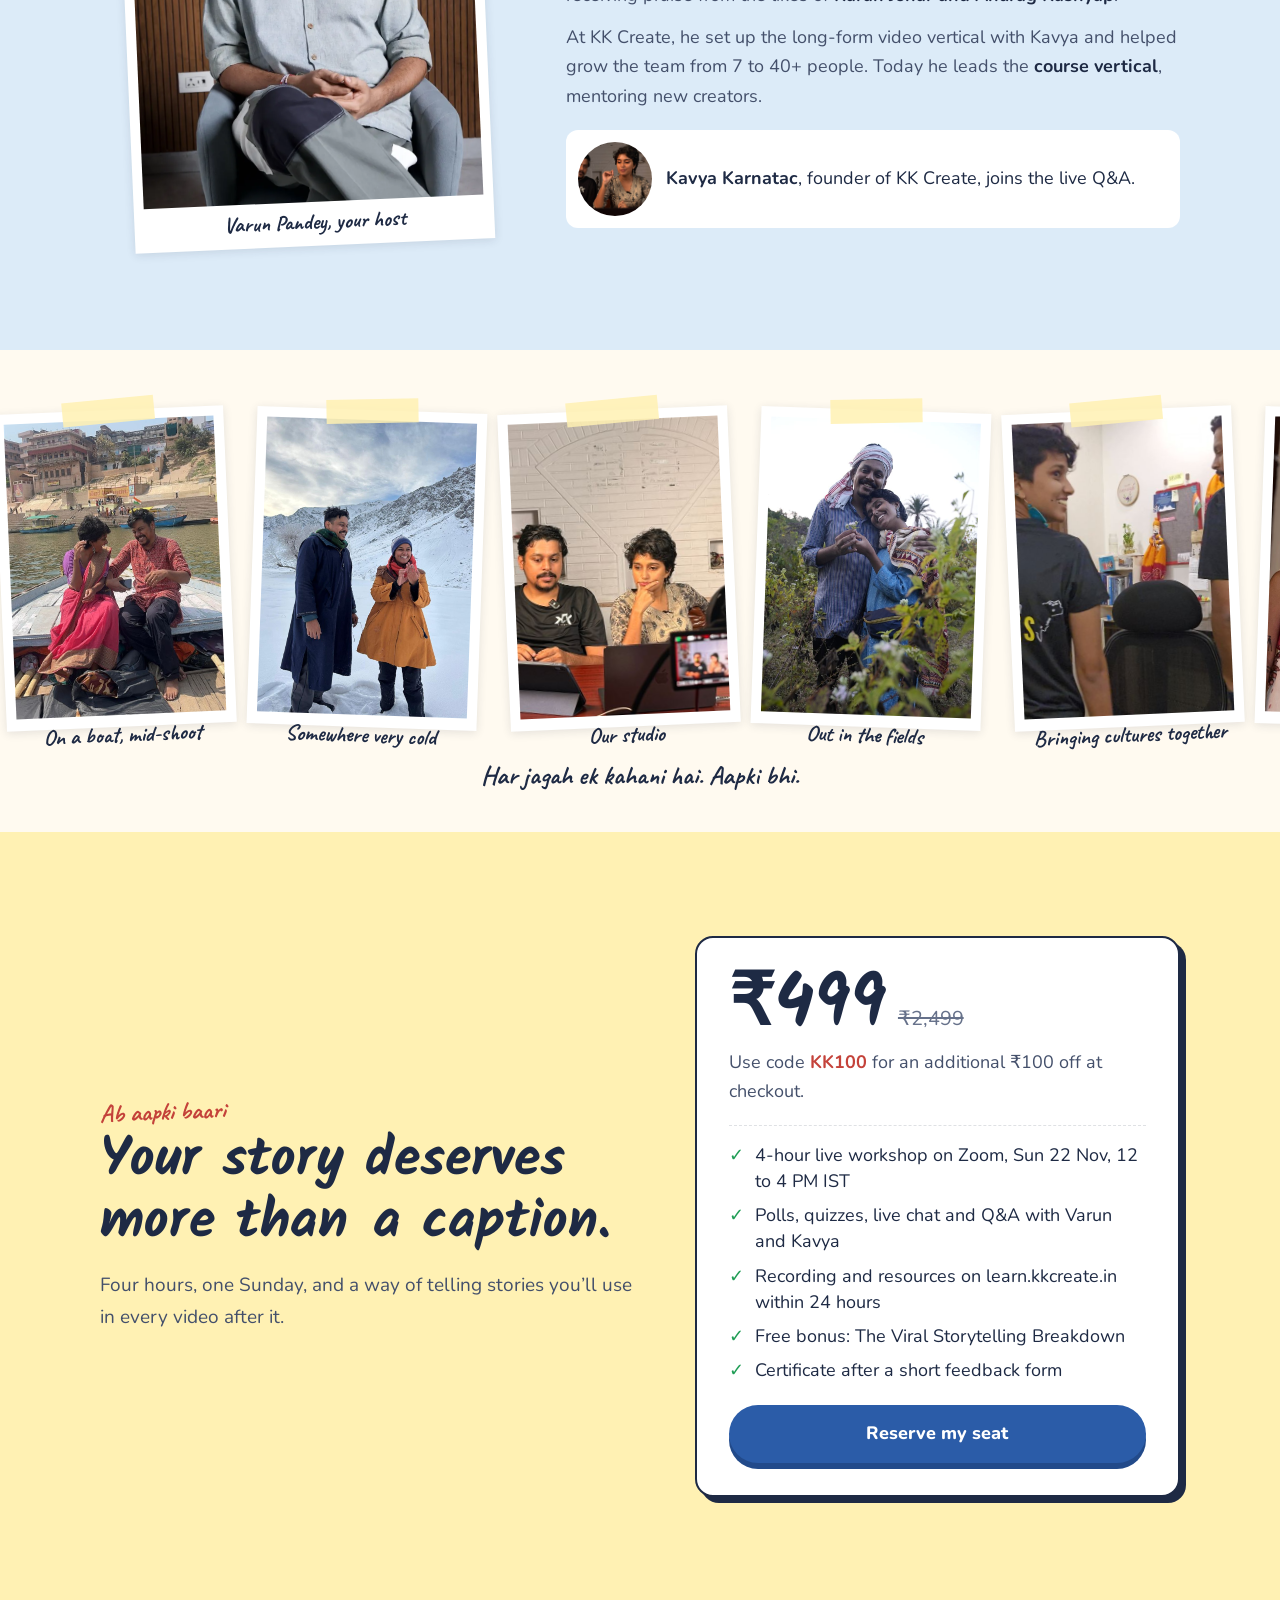
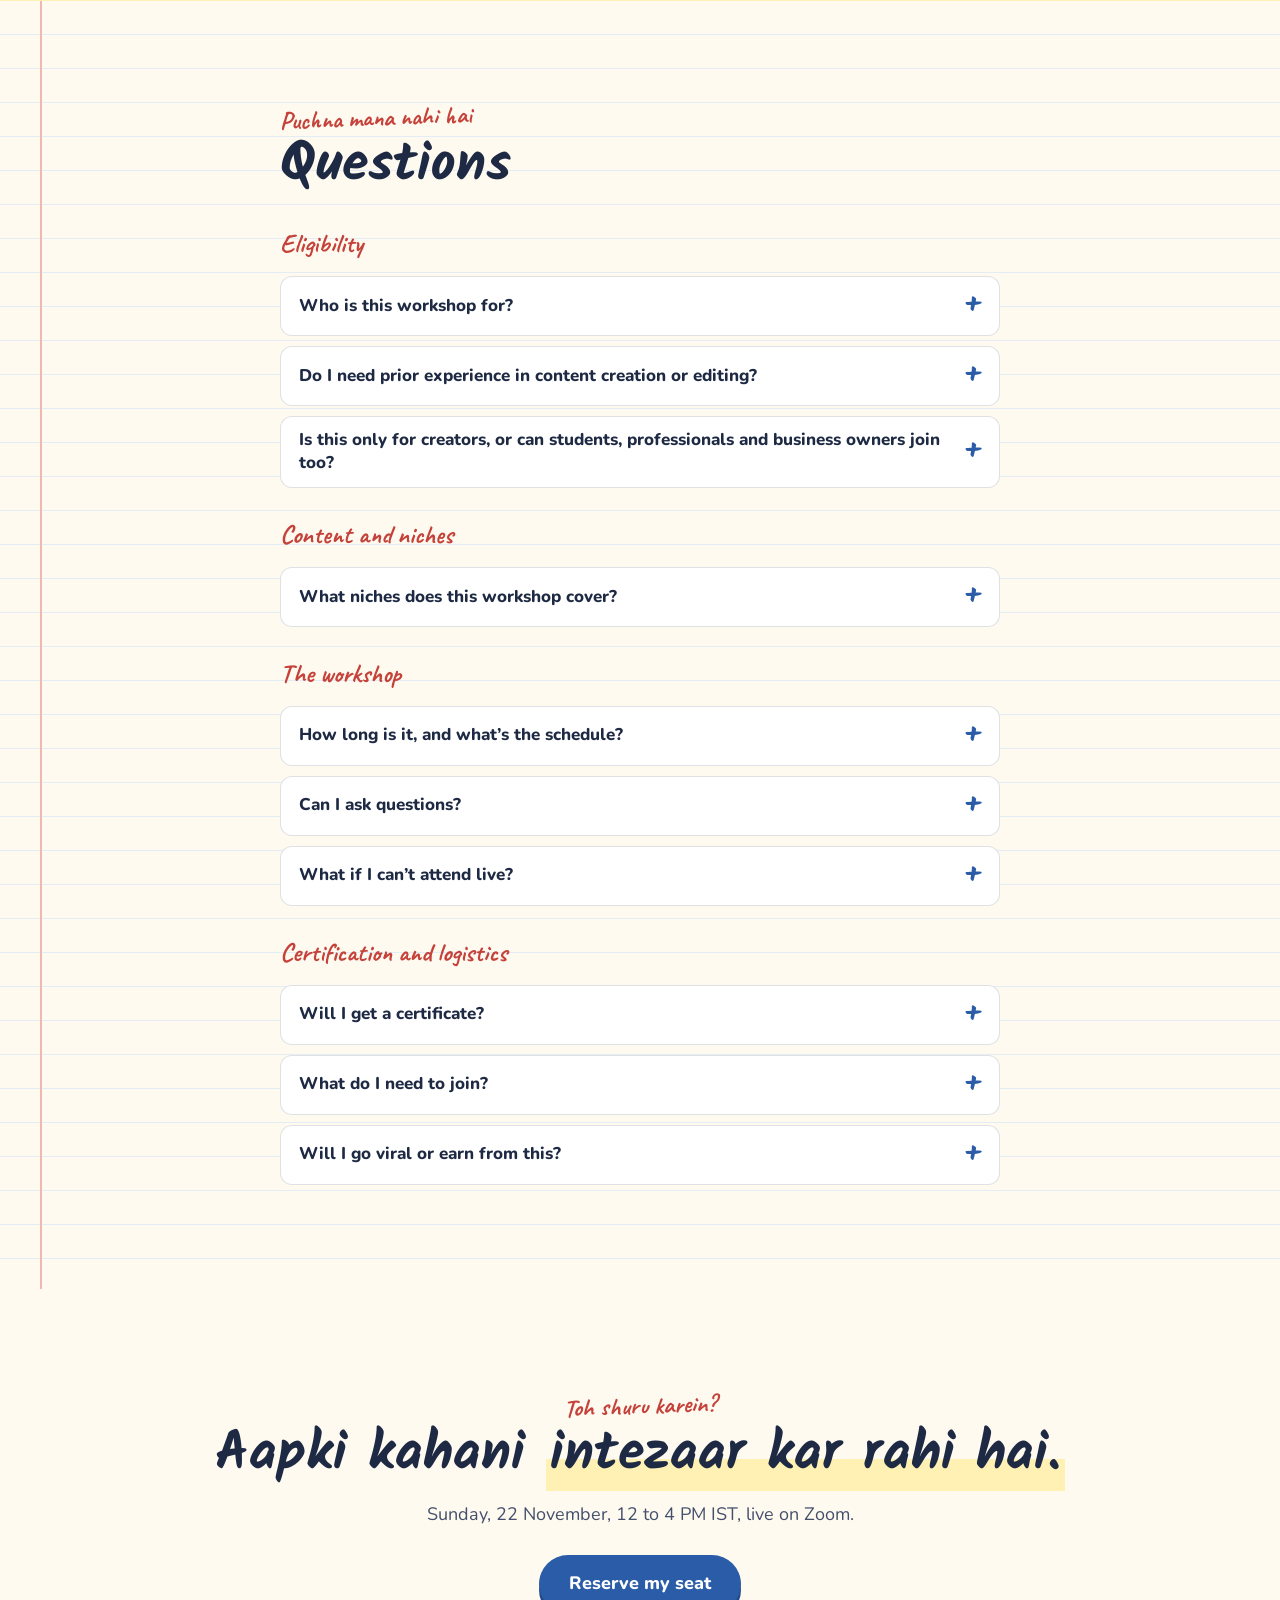
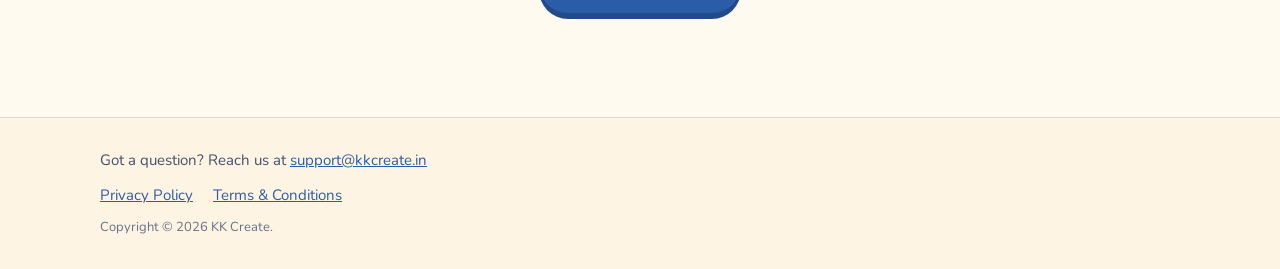
==== commit a138e5c5: "Rebuild Storytelling 101 per the website improvement plan - Warm pastel notebook design with handwri" ====
--- a/index.html
+++ b/index.html
@@ -4,32 +4,32 @@
 <meta charset="utf-8" />
 <meta name="viewport" content="width=device-width, initial-scale=1" />
 <title>Storytelling 101 — Live Workshop with Varun Pandey | KK Create</title>
-<meta name="description" content="People forget faces. They remember stories. Live on Zoom, Sunday 22 November, 12 to 4 PM IST, in Hinglish. Varun Pandey shows you how to find stories in your own life and tell them so people remember you. A phone is enough." />
-<meta name="theme-color" content="#090909" />
+<meta name="description" content="Sirf content mat banao, kahani sunao. Storytelling 101 is a 4-hour live workshop on Zoom, Sunday 22 November, 12 to 4 PM IST, in Hinglish, to make reels and YouTube videos people watch till the end." />
+<meta name="theme-color" content="#fffaf0" />
 <link rel="canonical" href="https://storytelling.kkcreate.in/" />
 <meta property="og:url" content="https://storytelling.kkcreate.in/" />
 <meta property="og:type" content="website" />
 <meta property="og:site_name" content="KK Create" />
-<meta property="og:title" content="Storytelling 101 — Live Workshop, Sun 22 Nov" />
-<meta property="og:description" content="People forget faces. They remember stories. Learn to tell yours, live with Varun Pandey, in Hinglish. A phone is enough." />
-<meta property="og:image" content="https://storytelling.kkcreate.in/assets/og.jpg" />
+<meta property="og:title" content="Storytelling 101 — Sirf content mat banao, kahani sunao" />
+<meta property="og:description" content="A 4-hour live workshop to make reels and YouTube videos people watch till the end. Sun, 22 Nov, live on Zoom, in Hinglish." />
+<meta property="og:image" content="https://storytelling.kkcreate.in/assets/og.jpg?v=2" />
 <meta property="og:image:width" content="1200" />
 <meta property="og:image:height" content="630" />
 <meta property="og:locale" content="en_IN" />
 <meta name="twitter:card" content="summary_large_image" />
-<meta name="twitter:image" content="https://storytelling.kkcreate.in/assets/og.jpg" />
+<meta name="twitter:image" content="https://storytelling.kkcreate.in/assets/og.jpg?v=2" />
 <script type="application/ld+json">
 {
  "@context": "https://schema.org",
  "@type": "Event",
  "name": "Storytelling 101 — Live Workshop",
- "description": "A live online workshop by Varun Pandey of KK Create on finding stories in your own life and telling them in reels, videos and posts. Taught in Hinglish.",
+ "description": "A 4-hour live online workshop by KK Create on making reels and YouTube videos people watch till the end. Taught in Hinglish.",
  "startDate": "2026-11-22T12:00:00+05:30",
  "endDate": "2026-11-22T16:00:00+05:30",
  "eventAttendanceMode": "https://schema.org/OnlineEventAttendanceMode",
  "eventStatus": "https://schema.org/EventScheduled",
  "location": { "@type": "VirtualLocation", "url": "https://storytelling.kkcreate.in/" },
- "image": ["https://storytelling.kkcreate.in/assets/og.jpg"],
+ "image": ["https://storytelling.kkcreate.in/assets/og.jpg?v=2"],
  "organizer": { "@type": "Organization", "name": "KK Create", "url": "https://kkcreate.in" },
  "performer": { "@type": "Person", "name": "Varun Pandey" },
  "offers": { "@type": "Offer", "url": "https://learn.kkcreate.in/web/checkout/6ae719805d176662099694ea", "price": "499", "priceCurrency": "INR", "availability": "https://schema.org/InStock" }
@@ -37,13 +37,9 @@
 </script>
 <link rel="icon" type="image/png" href="assets/favicon.png" />
 <link rel="apple-touch-icon" href="assets/apple-touch-icon.png" />
-<link rel="preload" as="font" type="font/woff2" crossorigin href="assets/fonts/anton-400.woff2" />
-<link rel="preload" as="font" type="font/woff2" crossorigin href="assets/fonts/ibm-plex-sans-400.woff2" />
-<link rel="preload" as="font" type="font/woff2" crossorigin href="assets/fonts/space-grotesk-700.woff2" />
-<link rel="preload" as="image" href="assets/home/mentor-varun.webp" fetchpriority="high" />
-<link rel="stylesheet" href="st.css?v=2" />
-<!-- Vercel Web Analytics. The shim queues va() calls made before script.js
-     arrives. The path is served by Vercel's edge, so it 404s locally — expected. -->
+<link rel="preload" as="font" type="font/woff2" crossorigin href="assets/fonts/kalam-700.woff2" />
+<link rel="preload" as="font" type="font/woff2" crossorigin href="assets/fonts/nunito-400.woff2" />
+<link rel="stylesheet" href="st.css?v=3" />
 <script>
   window.va = window.va || function () { (window.vaq = window.vaq || []).push(arguments); };
 </script>
@@ -52,240 +48,213 @@
 </head>
 <body id="top">
 
-<a class="st-strip" href="#bonuses">3 free bonuses worth &#8377;9,500 come with your seat</a>
+<a class="st-strip" href="#gift">&#127873; Free with your seat: The Viral Storytelling Breakdown, 5 winning reels decoded</a>
 
 <header class="st-nav">
   <div class="st-wrap st-nav-in">
     <a class="st-brand" href="#top">
-      <img src="assets/home/kk-logo-white.avif" width="32" height="32" alt="" />
+      <img src="assets/home/kk-logo-white.avif" width="34" height="34" alt="" />
       <span>KK Create</span>
     </a>
     <nav class="st-links" aria-label="On this page">
-      <a href="#why">Why</a>
-      <a href="#learn">What you learn</a>
+      <a href="#why">Why us</a>
+      <a href="#learn">What you&rsquo;ll learn</a>
       <a href="#proof">Students</a>
-      <a href="#varun">Varun</a>
-      <a href="#price">Price</a>
+      <a href="#host">Your host</a>
+      <a href="#faq">FAQ</a>
     </nav>
-    <a class="st-btn st-btn-sm" data-buy href="https://learn.kkcreate.in/web/checkout/6ae719805d176662099694ea">Save my seat</a>
+    <a class="st-btn st-btn-sm" data-buy href="https://learn.kkcreate.in/web/checkout/6ae719805d176662099694ea">Reserve my seat</a>
   </div>
 </header>
 
 <main>
 
   <!-- Hero -->
-  <section class="st-hero">
+  <section class="st-hero st-ruled">
     <div class="st-wrap st-hero-in">
-      <div class="st-hero-copy">
-        <p class="st-eyebrow">Live workshop &middot; Sun, 22 Nov 2026</p>
-        <h1>Storytelling <em>101</em></h1>
-        <p class="st-hero-line">People forget faces. <em>They remember stories.</em></p>
-        <p class="st-hero-sub"><b>You already have the stories. You just haven&rsquo;t told them yet.</b> In one Sunday, I&rsquo;ll show you how to find them in your own life and tell them so people remember you. No big camera. No exciting life needed.</p>
+      <div>
+        <p class="st-kicker"><span>Live</span> &middot; <span>Online</span> &middot; <span>Hinglish</span> &middot; <span>Sun, 22 Nov</span></p>
+        <h1>Sirf content mat banao, <span>kahani sunao.</span></h1>
+        <p class="st-hero-sub"><b>Storytelling 101</b>: a 4-hour live workshop to make reels and YouTube videos people watch till the end.</p>
         <div class="st-buy">
-          <a class="st-btn" data-buy href="https://learn.kkcreate.in/web/checkout/6ae719805d176662099694ea">Save my seat</a>
+          <a class="st-btn" data-buy href="https://learn.kkcreate.in/web/checkout/6ae719805d176662099694ea">Reserve my seat</a>
           <p class="st-price"><b>&#8377;499</b> <s>&#8377;2,499</s></p>
         </div>
-        <ul class="st-facts">
-          <li>12 to 4 PM IST</li>
-          <li>Live on Zoom</li>
-          <li>In Hinglish</li>
-          <li>Recording + certificate</li>
-        </ul>
-      </div>
-      <div class="st-hero-media">
-        <img src="assets/home/mentor-varun.webp" width="900" height="1200" fetchpriority="high" decoding="async" alt="Varun Pandey, your host, smiling in an armchair" />
-        <span class="st-stamp">Bas ek phone chahiye</span>
-      </div>
-    </div>
-  </section>
-
-  <section class="st-reach" aria-label="KK Create in numbers">
-    <div>
-      <b>12M+</b>
-      <span>Followers
-        <i>
-          <img src="assets/home/social-youtube.webp" width="45" height="45" alt="YouTube" />
-          <img src="assets/home/social-instagram.webp" width="42" height="42" alt="Instagram" />
-          <img src="assets/home/social-facebook.webp" width="45" height="45" alt="Facebook" />
-        </i>
-      </span>
-    </div>
-    <div>
-      <b>3.9B+</b>
-      <span>Views on YouTube
-        <i><img src="assets/home/social-youtube.webp" width="45" height="45" alt="" /></i>
-      </span>
-    </div>
-  </section>
-
-  <div class="st-ticker" aria-hidden="true">
-    <div class="st-ticker-track">
-      <span>Kahani pehle, camera baad mein</span><span>Tumhari chai break tumhari best reel ho sakti hai</span><span>Exciting life nahi chahiye</span><span>Made with just a phone</span><span>Same din, do reels. Ek list, ek kahani</span>
-      <span>Kahani pehle, camera baad mein</span><span>Tumhari chai break tumhari best reel ho sakti hai</span><span>Exciting life nahi chahiye</span><span>Made with just a phone</span><span>Same din, do reels. Ek list, ek kahani</span>
-    </div>
-  </div>
-
-  <!-- Why -->
-  <section class="st-sec" id="why">
+        <p class="st-facts">12 to 4 PM IST &middot; Live on Zoom &middot; Recording + certificate</p>
+      </div>
+      <figure class="st-hero-media">
+        <div class="st-polaroid st-reel st-tilt-r">
+          <video data-hero-video autoplay muted loop playsinline preload="metadata" poster="assets/video/hero-talk.jpg" width="540" height="960">
+            <source src="assets/video/hero-talk.mp4" type="video/mp4" />
+          </video>
+          <figcaption>Varun &amp; Kavya, at work</figcaption>
+          <button class="st-sound" type="button" data-hero-sound aria-label="Turn sound on">
+            <svg viewBox="0 0 24 24" fill="none" stroke="currentColor" stroke-width="2" stroke-linecap="round" stroke-linejoin="round" aria-hidden="true"><path d="M11 5L6 9H2v6h4l5 4z" /><path data-wave d="M15.5 8.5a5 5 0 010 7M19 5a10 10 0 010 14" /></svg>
+            <span data-sound-label>Tap for sound</span>
+          </button>
+        </div>
+        <span class="st-scribble">Har kahani ek line se shuru hoti hai</span>
+      </figure>
+    </div>
+  </section>
+
+  <!-- Intro: why storytelling matters -->
+  <section class="st-sec st-intro" id="why">
+    <div class="st-wrap st-intro-in">
+      <div>
+        <span class="st-note">Yaad hai?</span>
+        <h2 class="st-h2">Nani-dadi ki kahaniyan <mark>koi skip nahi karta tha.</mark></h2>
+      </div>
+      <div>
+        <p>Raat ko bistar pe, ek hi kahani, baar baar. Koi phone nahi dekh raha tha. <b>Sab sunte hue bade hue hain.</b></p>
+        <p style="margin-top:14px">We all grew up on stories. Somewhere along the way, our content forgot how to tell them. People scroll past a hundred videos a day, but they remember the one that told a story. <b>Faces get forgotten. Stories stay.</b></p>
+        <p class="st-promise">Bachpan mein sabne kahaniyan suni hain. Ab sunane ki baari aapki hai. This workshop shows you how to be that one video.</p>
+      </div>
+    </div>
+  </section>
+
+  <!-- Details strip -->
+  <section class="st-details" aria-label="Workshop details">
     <div class="st-wrap">
-      <span class="st-tag">Why stories</span>
-      <h2 class="st-h2">Roz post karte ho. <em>Phir bhi koi yaad nahi rakhta?</em></h2>
-      <p class="st-lead">Ever posted something good and watched it vanish in a day? <b>Problem tum nahi ho.</b> Problem wo &ldquo;tips and tricks&rdquo; format hai jo sab copy kar rahe hain. A face gets views. A story gets followers.</p>
-
-      <div class="st-versus">
-        <article class="st-card">
-          <small>Creator one goes to a place</small>
-          <h3>&ldquo;Top 5 places to visit&rdquo;</h3>
-          <p>Useful for a minute. Then the next list comes along.</p>
-        </article>
-        <article class="st-card st-card-story">
-          <small>Creator two goes to the same place</small>
-          <h3>&ldquo;How travelling saved my life&rdquo;</h3>
-          <p>That&rsquo;s Monkey Magic. It isn&rsquo;t a travel guide. It&rsquo;s one story, and it beat the channel&rsquo;s average.</p>
-        </article>
-      </div>
-
-      <div class="st-line">
-        <small>How one of our own on-ground videos opens</small>
-        <blockquote>&ldquo;Bas is ek line ke is taraf paida hua insaan, das saal kam jeeta hai.&rdquo;</blockquote>
-        <p>Now you have to keep watching, right? One line, and you want to know what happens next. That&rsquo;s the skill I want to hand you.</p>
-      </div>
-    </div>
-  </section>
-
-  <!-- Where this comes from -->
-  <section class="st-sec st-work">
+      <dl>
+        <div><dt>Date &amp; time</dt><dd>Sun, 22 Nov &middot; 12&ndash;4 PM IST</dd></div>
+        <div><dt>Duration</dt><dd>4 hours</dd></div>
+        <div><dt>Mode</dt><dd>Live, online</dd></div>
+        <div><dt>Language</dt><dd>Hinglish</dd></div>
+        <div><dt>Platform</dt><dd>Zoom</dd></div>
+        <div><dt>Interaction</dt><dd>Polls, quizzes, live chat and Q&amp;A</dd></div>
+      </dl>
+    </div>
+  </section>
+
+  <!-- Bridge + Kavya -->
+  <section class="st-sec st-bridge">
+    <div class="st-wrap st-bridge-in">
+      <figure class="st-polaroid st-tilt-l">
+        <img src="assets/kk/desert.jpg" width="900" height="506" loading="lazy" decoding="async" alt="Kavya in a red dupatta in the desert, on a KK Create shoot" style="aspect-ratio:4/5;object-position:30% 50%" />
+        <figcaption>Kavya, on the road</figcaption>
+      </figure>
+      <div>
+        <span class="st-note">Our promise</span>
+        <h2 class="st-h2">We tell stories from <mark>every district of India.</mark></h2>
+        <p class="st-lead">And we want everyone to be able to tell the stories that matter to them. By telling stories the right way, we&rsquo;ve reached:</p>
+        <div class="st-stats">
+          <div class="st-stat"><b>3.9B+</b><span>views</span><i><img src="assets/home/social-youtube.webp" width="45" height="45" alt="YouTube" /></i></div>
+          <div class="st-stat"><b>12M+</b><span>followers</span><i><img src="assets/home/social-instagram.webp" width="42" height="42" alt="Instagram" /><img src="assets/home/social-facebook.webp" width="45" height="45" alt="Facebook" /></i></div>
+          <div class="st-stat"><b>6M+</b><span>subscribers</span><i><img src="assets/home/social-youtube.webp" width="45" height="45" alt="YouTube" /></i></div>
+        </div>
+      </div>
+    </div>
+  </section>
+
+  <!-- Why choose us -->
+  <section class="st-sec st-proof">
     <div class="st-wrap">
-      <span class="st-tag">Where this comes from</span>
-      <h2 class="st-h2">Making a video on <em>every district of India.</em></h2>
-      <p class="st-lead">We don&rsquo;t teach this from a whiteboard. This is what we do every week, with the systems we use to research, shoot and grow.</p>
-      <div class="st-track st-work-track" tabindex="0" aria-label="KK Create&rsquo;s work">
-        <figure class="st-work-card">
-          <img src="assets/kk/desert.jpg" width="900" height="506" loading="lazy" decoding="async" alt="Kavya in a red dupatta in the desert, letting sand run through her fingers" />
-          <figcaption><b>On-ground videos</b><span>We travel across India to document the social realities most feeds scroll past.</span></figcaption>
-        </figure>
-        <figure class="st-work-card">
-          <img src="assets/kk/podcast.jpg" width="900" height="540" loading="lazy" decoding="async" alt="Kavya and a guest greeting the camera at their podcast microphones" />
-          <figcaption><b>Podcast</b><span>Long-form conversations with the people living the stories we tell.</span></figcaption>
-        </figure>
-        <figure class="st-work-card">
-          <img src="assets/kk/short-form.jpg" width="800" height="727" loading="lazy" decoding="async" alt="Kavya smiling and holding a tray of food in the studio" />
-          <figcaption><b>Short-form</b><span>Reels and Shorts that turn complex realities into a 60-second watch.</span></figcaption>
-        </figure>
-        <figure class="st-work-card">
-          <img src="assets/kk/studio.jpg" width="900" height="675" loading="lazy" decoding="async" alt="The KK Create team shooting an interview in the studio" />
-          <figcaption><b>Behind the camera</b><span>A look at the room where our in-studio videos get made.</span></figcaption>
-        </figure>
+      <span class="st-note">Why learn from us</span>
+      <h2 class="st-h2">Stories are <mark>our forte.</mark></h2>
+      <p class="st-lead">These are a few of the stories we&rsquo;ve told on YouTube, and the people who watched them.</p>
+      <ul class="st-stories">
+        <li><a class="st-story" href="https://www.youtube.com/@kk.create.original" target="_blank" rel="noopener"><svg viewBox="0 0 24 24" fill="currentColor" aria-hidden="true"><path d="M23 7.2a3 3 0 00-2.1-2.1C19 4.6 12 4.6 12 4.6s-7 0-8.9.5A3 3 0 001 7.2 31 31 0 00.6 12 31 31 0 001 16.8a3 3 0 002.1 2.1c1.9.5 8.9.5 8.9.5s7 0 8.9-.5a3 3 0 002.1-2.1 31 31 0 00.4-4.8 31 31 0 00-.4-4.8zM9.8 15.1V8.9l5.4 3.1z"/></svg><b>My scariest day - 20 July | Jantar Mantar</b><span>7.6M views</span></a></li>
+        <li><a class="st-story" href="https://www.youtube.com/@kk.create.original" target="_blank" rel="noopener"><svg viewBox="0 0 24 24" fill="currentColor" aria-hidden="true"><path d="M23 7.2a3 3 0 00-2.1-2.1C19 4.6 12 4.6 12 4.6s-7 0-8.9.5A3 3 0 001 7.2 31 31 0 00.6 12 31 31 0 001 16.8a3 3 0 002.1 2.1c1.9.5 8.9.5 8.9.5s7 0 8.9-.5a3 3 0 002.1-2.1 31 31 0 00.4-4.8 31 31 0 00-.4-4.8zM9.8 15.1V8.9l5.4 3.1z"/></svg><b>Inside India&rsquo;s longest train [74+ hrs]</b><span>4.9M views</span></a></li>
+        <li><a class="st-story" href="https://www.youtube.com/@kk.create.original" target="_blank" rel="noopener"><svg viewBox="0 0 24 24" fill="currentColor" aria-hidden="true"><path d="M23 7.2a3 3 0 00-2.1-2.1C19 4.6 12 4.6 12 4.6s-7 0-8.9.5A3 3 0 001 7.2 31 31 0 00.6 12 31 31 0 001 16.8a3 3 0 002.1 2.1c1.9.5 8.9.5 8.9.5s7 0 8.9-.5a3 3 0 002.1-2.1 31 31 0 00.4-4.8 31 31 0 00-.4-4.8zM9.8 15.1V8.9l5.4 3.1z"/></svg><b>I got detained!</b><span>4.7M views</span></a></li>
+        <li><a class="st-story" href="https://www.youtube.com/@kk.create.original" target="_blank" rel="noopener"><svg viewBox="0 0 24 24" fill="currentColor" aria-hidden="true"><path d="M23 7.2a3 3 0 00-2.1-2.1C19 4.6 12 4.6 12 4.6s-7 0-8.9.5A3 3 0 001 7.2 31 31 0 00.6 12 31 31 0 001 16.8a3 3 0 002.1 2.1c1.9.5 8.9.5 8.9.5s7 0 8.9-.5a3 3 0 002.1-2.1 31 31 0 00.4-4.8 31 31 0 00-.4-4.8zM9.8 15.1V8.9l5.4 3.1z"/></svg><b>Surviving India&rsquo;s dangerous railway slum</b><span>4.6M views</span></a></li>
+        <li><a class="st-story" href="https://www.youtube.com/@kk.create.original" target="_blank" rel="noopener"><svg viewBox="0 0 24 24" fill="currentColor" aria-hidden="true"><path d="M23 7.2a3 3 0 00-2.1-2.1C19 4.6 12 4.6 12 4.6s-7 0-8.9.5A3 3 0 001 7.2 31 31 0 00.6 12 31 31 0 001 16.8a3 3 0 002.1 2.1c1.9.5 8.9.5 8.9.5s7 0 8.9-.5a3 3 0 002.1-2.1 31 31 0 00.4-4.8 31 31 0 00-.4-4.8zM9.8 15.1V8.9l5.4 3.1z"/></svg><b>Inside world&rsquo;s largest salt desert</b><span>4.4M views</span></a></li>
+        <li><a class="st-story" href="https://www.youtube.com/@kk.create.original" target="_blank" rel="noopener"><svg viewBox="0 0 24 24" fill="currentColor" aria-hidden="true"><path d="M23 7.2a3 3 0 00-2.1-2.1C19 4.6 12 4.6 12 4.6s-7 0-8.9.5A3 3 0 001 7.2 31 31 0 00.6 12 31 31 0 001 16.8a3 3 0 002.1 2.1c1.9.5 8.9.5 8.9.5s7 0 8.9-.5a3 3 0 002.1-2.1 31 31 0 00.4-4.8 31 31 0 00-.4-4.8zM9.8 15.1V8.9l5.4 3.1z"/></svg><b>Inside Asia&rsquo;s largest diamond mine</b><span>3.9M views</span></a></li>
+      </ul>
+      <p class="st-anything"><b>We can turn anything into a story.</b> Even a room. &ldquo;Inside Mumbai&rsquo;s smallest rooms&rdquo; is about a few square feet of space, and 3.3M people watched it.</p>
+      <div class="st-brands">
+        <p>Brands love our storytelling</p>
+        <div class="st-brands-track">
+        <div><img src="assets/home/brand-hotstar.svg" width="140" height="41" loading="lazy" decoding="async" alt="Disney+ Hotstar" /></div>
+        <div><img src="assets/home/brand-netflix.svg" width="120" height="33" loading="lazy" decoding="async" alt="Netflix" /></div>
+        <div><img src="assets/home/brand-npci.webp" width="135" height="37" loading="lazy" decoding="async" alt="NPCI" /></div>
+        <div><img src="assets/home/brand-boat.webp" width="79" height="42" loading="lazy" decoding="async" alt="boAt" /></div>
+        <div><img src="assets/home/brand-cocacola.svg" width="106" height="35" loading="lazy" decoding="async" alt="Coca-Cola" /></div>
+        <div><img src="assets/home/brand-perplexity.webp" width="146" height="37" loading="lazy" decoding="async" alt="Perplexity" /></div>
+        <div><img src="assets/home/brand-google.svg" width="125" height="39" loading="lazy" decoding="async" alt="Google" /></div>
+        <div><img src="assets/home/brand-swiggy.svg" width="130" height="40" loading="lazy" decoding="async" alt="Swiggy" /></div>
+        <div><img src="assets/home/brand-microsoft.svg" width="146" height="32" loading="lazy" decoding="async" alt="Microsoft" /></div>
+        <div><img src="assets/home/brand-itc-mark.webp" width="28" height="25" loading="lazy" decoding="async" alt="" /><img src="assets/home/brand-itc-word.webp" width="86" height="13" loading="lazy" decoding="async" alt="ITC Limited" /></div>
+        <div><img src="assets/home/brand-openai-mark.svg" width="30" height="30" loading="lazy" decoding="async" alt="" /><img src="assets/home/brand-openai-word.svg" width="80" height="22" loading="lazy" decoding="async" alt="OpenAI" /></div>
+        </div>
       </div>
     </div>
   </section>
 
   <!-- For you if -->
-  <section class="st-sec st-for">
-    <div class="st-wrap">
-      <span class="st-tag">This is for you if</span>
-      <h2 class="st-h2">Aapne kabhi <i>ye socha hai?</i></h2>
-      <ul class="st-for-list">
-        <li><small>You&rsquo;re a new creator</small><q>Nobody remembers my posts.</q><p>Your own life is already content. We start there.</p></li>
-        <li><small>You feel your life is ordinary</small><q>My life isn&rsquo;t interesting enough.</q><p>Tumhari chai break tumhari best reel ho sakti hai. Everyday moments are the raw material.</p></li>
-        <li><small>You&rsquo;re in a small town</small><q>Big creators have big budgets.</q><p>A story doesn&rsquo;t need a budget. A phone is enough.</p></li>
-        <li><small>You&rsquo;re a student</small><q>I&rsquo;m not a creator.</q><p>Interview mein apni kahani 60 second mein kaise sunaoge? This helps there too.</p></li>
-        <li><small>You&rsquo;ve done our workshops</small><q>My content feels flat.</q><p>Storytelling is the next step after the basics.</p></li>
-        <li><small>You run a faceless page</small><q>I don&rsquo;t show my face.</q><p>You don&rsquo;t have to. A story needs a problem and a payoff, not a face.</p></li>
+  <section class="st-sec st-ruled">
+    <div class="st-narrow">
+      <span class="st-note">Sach batana&hellip;</span>
+      <h2 class="st-h2">This workshop is <mark>for you if&hellip;</mark></h2>
+      <ul class="st-for-list" style="grid-template-columns:1fr">
+        <li>People click, but don&rsquo;t stay till the end</li>
+        <li>You have ideas, but can&rsquo;t turn them into stories</li>
+        <li>Your videos feel flat even though the topic is good</li>
+        <li>You want to turn any topic, even a boring one, into a story</li>
+        <li>You don&rsquo;t know where viewers drop off, or why</li>
+        <li>You look like everyone else in your niche</li>
       </ul>
+      <p class="st-for-close">That&rsquo;s why we&rsquo;re bringing you Storytelling 101, a live workshop to make your content the right way.</p>
+      <div class="st-buy"><a class="st-btn" data-buy href="https://learn.kkcreate.in/web/checkout/6ae719805d176662099694ea">Reserve my seat</a></div>
     </div>
   </section>
 
   <!-- Modules -->
   <section class="st-sec" id="learn">
     <div class="st-wrap">
-      <span class="st-tag">What you&rsquo;ll learn</span>
-      <h2 class="st-h2">Six lessons. <em>One Sunday.</em></h2>
-      <p class="st-lead">Every lesson ends with something you can use on Monday morning.</p>
+      <span class="st-note">8 chapters, one Sunday</span>
+      <h2 class="st-h2">What you&rsquo;ll <mark>actually get</mark></h2>
       <div class="st-mods">
-        <article class="st-mod">
-          <span class="st-mod-no">01</span>
-          <h3>Why people remember stories</h3>
-          <ul><li>Why a good post can vanish in a day</li><li>List vs. story: the same place, two videos</li><li>What a story gets you that a face doesn&rsquo;t</li></ul>
-          <p class="st-mod-leave"><b>You leave with:</b> a quick test to tell if your post is a list or a story.</p>
-        </article>
-        <article class="st-mod">
-          <span class="st-mod-no">02</span>
-          <h3>Find the stories in your own life</h3>
-          <ul><li>Why you don&rsquo;t need an exciting life</li><li>Turn everyday moments into ideas</li><li>One person, one moment: how small to go</li></ul>
-          <p class="st-mod-leave"><b>You leave with:</b> your first list of stories only you can tell.</p>
-        </article>
-        <article class="st-mod">
-          <span class="st-mod-no">03</span>
-          <h3>The shape of a story</h3>
-          <ul><li>Problem and payoff, in plain words</li><li>Open a question, then close it</li><li>Same script told two ways: see the difference</li></ul>
-          <p class="st-mod-leave"><b>You leave with:</b> a simple structure for any story.</p>
-        </article>
-        <article class="st-mod">
-          <span class="st-mod-no">04</span>
-          <h3>Hooks that make people stay</h3>
-          <ul><li>Win the first 3 seconds: say it and show it</li><li>Why your intro loses people</li><li>Write in the words you&rsquo;d use with a friend</li></ul>
-          <p class="st-mod-leave"><b>You leave with:</b> a hook written for your own story.</p>
-        </article>
-        <article class="st-mod">
-          <span class="st-mod-no">05</span>
-          <h3>From memory to reel, video or post</h3>
-          <ul><li>Tell one story across formats</li><li>Shoot it with just your phone</li><li>Make it work on a faceless page too</li></ul>
-          <p class="st-mod-leave"><b>You leave with:</b> a script you can shoot this week.</p>
-        </article>
-        <article class="st-mod">
-          <span class="st-mod-no">06</span>
-          <h3>Story breakdowns</h3>
-          <ul><li>How a 78-hour train journey became a story</li><li>How we plan story videos at KK Create</li><li>How to study any video you love</li></ul>
-          <p class="st-mod-leave"><b>You leave with:</b> a way to learn from any story you watch.</p>
-        </article>
-      </div>
-      <div class="st-qa">
-        <b>Plus: live Q&amp;A with Varun and Kavya</b>
-        <span>Bring your story. Ask your question. We answer live.</span>
-      </div>
-    </div>
-  </section>
-
-  <!-- Bonuses -->
-  <section class="st-sec st-bonus" id="bonuses">
-    <div class="st-wrap">
-      <span class="st-tag">Free with your seat</span>
-      <h2 class="st-h2">3 bonuses worth &#8377;9,500. <em>Free.</em></h2>
-      <div class="st-bonus-grid">
-        <article class="st-cover">
-          <img class="st-cover-img" src="assets/kk/kavya-tee.jpg" width="800" height="450" loading="lazy" decoding="async" alt="Kavya grinning in a KK Create T-shirt" />
-          <small>Bonus 1</small>
-          <h3>My Story Bank</h3>
-          <p>Find 30 stories from your own life, so you never stare at a blank page.</p>
-          <p class="st-cover-price"><s>&#8377;3,000</s> <b>Free</b></p>
-        </article>
-        <article class="st-cover">
-          <img class="st-cover-img" src="assets/kk/on-ground.jpg" width="900" height="549" loading="lazy" decoding="async" alt="Kavya on a shoot, with a person working in the smoke behind her" />
-          <small>Bonus 2</small>
-          <h3>100 Story Hooks</h3>
-          <p>Ready to adapt, in Hinglish and English.</p>
-          <p class="st-cover-price"><s>&#8377;2,500</s> <b>Free</b></p>
-        </article>
-        <article class="st-cover">
-          <img class="st-cover-img" src="assets/kk/team-room.jpg" width="900" height="675" loading="lazy" decoding="async" alt="The KK Create team in a planning meeting" />
-          <small>Bonus 3</small>
-          <h3>How KK Plans a Story Video</h3>
-          <p>See how a story video gets planned at KK Create.</p>
-          <p class="st-cover-price"><s>&#8377;4,000</s> <b>Free</b></p>
-        </article>
-      </div>
-    </div>
-  </section>
-
-  <!-- Proof -->
+        <article class="st-mod"><span class="st-mod-no">1</span><h3>Finding ideas worth telling</h3><ul><li>Where good ideas come from in everyday life</li><li>How to test whether an idea is strong</li></ul></article>
+        <article class="st-mod"><span class="st-mod-no">2</span><h3>Hooks that stop the scroll</h3><ul><li>Why the first few seconds decide everything</li><li>Different types of hooks and when to use them</li></ul></article>
+        <article class="st-mod"><span class="st-mod-no">3</span><h3>The building blocks of a story</h3><ul><li>Character, tension and payoff</li><li>How to turn a simple topic into something people care about</li></ul></article>
+        <article class="st-mod"><span class="st-mod-no">4</span><h3>Our research and scripting process</h3><ul><li>How we research and shape an idea at KK Create</li><li>Scripting for short form vs long form</li></ul></article>
+        <article class="st-mod"><span class="st-mod-no">5</span><h3>Storytelling through visuals and editing</h3><ul><li>Using B-roll, colour and music to build emotion</li><li>How editing decisions change how a story feels</li></ul></article>
+        <article class="st-mod"><span class="st-mod-no">6</span><h3>There&rsquo;s no one way to tell a story</h3><ul><li>Different storytelling styles used by different creators</li><li>Finding the style that suits you</li></ul></article>
+        <article class="st-mod"><span class="st-mod-no">7</span><h3>Retention techniques</h3><ul><li>Keeping people watching from start to finish</li><li>Pacing, open loops and pattern interrupts</li></ul></article>
+        <article class="st-mod"><span class="st-mod-no">8</span><h3>Reading your analytics</h3><ul><li>Seeing where people leave, and why</li><li>Fixing what&rsquo;s not working</li></ul></article>
+      </div>
+      <figure class="st-polaroid st-tilt-r" style="margin:44px auto 0;width:min(100%,640px)">
+        <video autoplay muted loop playsinline preload="none" poster="assets/video/scripting.jpg" width="1280" height="720" data-lazy-video>
+          <source data-src="assets/video/scripting.mp4" type="video/mp4" />
+        </video>
+        <figcaption>Chapter 4 in real life: working out a script</figcaption>
+      </figure>
+    </div>
+  </section>
+
+  <!-- Certificate + free bonus -->
+  <section class="st-sec st-gift" id="gift">
+    <div class="st-wrap st-gift-in">
+      <div class="st-gift-card">
+        <small>FREE BONUS</small>
+        <h3>The Viral Storytelling Breakdown</h3>
+        <h4>5 winning reels. 5 storytelling frameworks.</h4>
+        <p>An inside look at 5 successful reels, broken down into their hooks, scripts, storytelling structures and key takeaways, so you can use the same techniques in your own content.</p>
+        <p class="st-gift-price"><s>&#8377;2,500</s> <b>Free with your seat</b></p>
+      </div>
+      <div class="st-cert">
+        <span class="st-note">And yes, you get certified</span>
+        <figure class="st-polaroid st-tilt-l">
+          <img src="assets/cert-sample.jpg" width="1280" height="560" loading="lazy" decoding="async" alt="A sample Storytelling 101 certificate, styled like a boarding pass" />
+          <figcaption>Your Storytelling 101 certificate</figcaption>
+        </figure>
+        <ul>
+          <li>Add it to your profiles and portfolio</li>
+          <li>Unlocks after a short feedback form</li>
+        </ul>
+      </div>
+    </div>
+  </section>
+
+  <!-- Testimonials -->
   <section class="st-sec" id="proof">
     <div class="st-wrap">
       <div data-rail>
         <div class="st-rail-head">
           <div>
-            <span class="st-tag">Students</span>
-            <h2 class="st-h2">Unki kahani, <i>unki zubaani.</i></h2>
+            <span class="st-note">Unki kahani, unki zubaani</span>
+            <h2 class="st-h2">What our students say</h2>
           </div>
           <div class="st-arrows">
             <button class="st-arrow" type="button" data-rail-prev aria-label="Previous videos"><svg viewBox="0 0 24 24" fill="none" stroke="currentColor" stroke-width="2" stroke-linecap="round" stroke-linejoin="round" aria-hidden="true"><path d="M15 5l-7 7 7 7" /></svg></button>
@@ -351,8 +320,6 @@
         </div>
       </div>
 
-      <!-- Voice notes. st.js starts the first when the chat scrolls into
-           view, if the browser allows sound without a tap. -->
       <article class="st-voice" data-voice>
         <div class="st-voice-copy">
           <p class="st-voice-kick"><i aria-hidden="true"></i>Unscripted &middot; straight from WhatsApp</p>
@@ -360,7 +327,7 @@
           <p>Some students don&rsquo;t send us a line after a workshop. They send a voice note. These two came to us on WhatsApp. Press play and hear them.</p>
         </div>
         <div class="st-chat">
-          <div class="st-note" data-note data-duration="44" data-levels="10,60,40,49,59,56,50,67,60,6,100,72,59,69,59,62,64,91,63,63,87,93,78,72,70,51,67,41,81,68,52,67,66,64,62,67,58,81,69,50,66,86,59,52,73,48,82,59,81,56,76,56,64,64,61,42">
+          <div class="st-note-bubble" data-note data-duration="44" data-levels="10,60,40,49,59,56,50,67,60,6,100,72,59,69,59,62,64,91,63,63,87,93,78,72,70,51,67,41,81,68,52,67,66,64,62,67,58,81,69,50,66,86,59,52,73,48,82,59,81,56,76,56,64,64,61,42">
             <div class="st-player">
               <button class="st-note-play" type="button" data-note-toggle aria-label="Play the voice note">
                 <svg class="i-play" viewBox="0 0 24 24" fill="currentColor" aria-hidden="true"><path d="M8 5.5v13l11-6.5z" /></svg>
@@ -375,7 +342,7 @@
               <source src="assets/audio/feedback-2.mp3" type="audio/mpeg" />
             </audio>
           </div>
-          <div class="st-note" data-note data-duration="488" data-levels="77,80,79,88,82,85,100,85,92,91,84,90,96,86,87,82,85,89,84,95,87,89,82,87,78,86,89,87,84,89,96,99,93,93,98,87,82,98,96,97,82,86,88,79,83,96,84,79,81,85,84,79,89,87,88,88">
+          <div class="st-note-bubble" data-note data-duration="488" data-levels="77,80,79,88,82,85,100,85,92,91,84,90,96,86,87,82,85,89,84,95,87,89,82,87,78,86,89,87,84,89,96,99,93,93,98,87,82,98,96,97,82,86,88,79,83,96,84,79,81,85,84,79,89,87,88,88">
             <div class="st-player">
               <button class="st-note-play" type="button" data-note-toggle aria-label="Play the voice note">
                 <svg class="i-play" viewBox="0 0 24 24" fill="currentColor" aria-hidden="true"><path d="M8 5.5v13l11-6.5z" /></svg>
@@ -428,129 +395,120 @@
     </div>
   </section>
 
-  <!-- Brands -->
-  <section class="st-brands" aria-label="Brands we have worked with">
-    <p>Brands we have worked with</p>
-    <div class="st-brands-track">
-        <div><img src="assets/home/brand-hotstar.svg" width="140" height="41" loading="lazy" decoding="async" alt="Disney+ Hotstar" /></div>
-        <div><img src="assets/home/brand-netflix.svg" width="120" height="33" loading="lazy" decoding="async" alt="Netflix" /></div>
-        <div><img src="assets/home/brand-npci.webp" width="135" height="37" loading="lazy" decoding="async" alt="NPCI" /></div>
-        <div><img src="assets/home/brand-boat.webp" width="79" height="42" loading="lazy" decoding="async" alt="boAt" /></div>
-        <div><img src="assets/home/brand-cocacola.svg" width="106" height="35" loading="lazy" decoding="async" alt="Coca-Cola" /></div>
-        <div><img src="assets/home/brand-perplexity.webp" width="146" height="37" loading="lazy" decoding="async" alt="Perplexity" /></div>
-        <div><img src="assets/home/brand-google.svg" width="125" height="39" loading="lazy" decoding="async" alt="Google" /></div>
-        <div><img src="assets/home/brand-swiggy.svg" width="130" height="40" loading="lazy" decoding="async" alt="Swiggy" /></div>
-        <div><img src="assets/home/brand-microsoft.svg" width="146" height="32" loading="lazy" decoding="async" alt="Microsoft" /></div>
-        <div><img src="assets/home/brand-itc-mark.webp" width="28" height="25" loading="lazy" decoding="async" alt="" /><img src="assets/home/brand-itc-word.webp" width="86" height="13" loading="lazy" decoding="async" alt="ITC Limited" /></div>
-        <div><img src="assets/home/brand-openai-mark.svg" width="30" height="30" loading="lazy" decoding="async" alt="" /><img src="assets/home/brand-openai-word.svg" width="80" height="22" loading="lazy" decoding="async" alt="OpenAI" /></div>
-        <div aria-hidden="true"><img src="assets/home/brand-hotstar.svg" width="140" height="41" loading="lazy" decoding="async" alt="" /></div>
-        <div aria-hidden="true"><img src="assets/home/brand-netflix.svg" width="120" height="33" loading="lazy" decoding="async" alt="" /></div>
-        <div aria-hidden="true"><img src="assets/home/brand-npci.webp" width="135" height="37" loading="lazy" decoding="async" alt="" /></div>
-        <div aria-hidden="true"><img src="assets/home/brand-boat.webp" width="79" height="42" loading="lazy" decoding="async" alt="" /></div>
-        <div aria-hidden="true"><img src="assets/home/brand-cocacola.svg" width="106" height="35" loading="lazy" decoding="async" alt="" /></div>
-        <div aria-hidden="true"><img src="assets/home/brand-perplexity.webp" width="146" height="37" loading="lazy" decoding="async" alt="" /></div>
-        <div aria-hidden="true"><img src="assets/home/brand-google.svg" width="125" height="39" loading="lazy" decoding="async" alt="" /></div>
-        <div aria-hidden="true"><img src="assets/home/brand-swiggy.svg" width="130" height="40" loading="lazy" decoding="async" alt="" /></div>
-        <div aria-hidden="true"><img src="assets/home/brand-microsoft.svg" width="146" height="32" loading="lazy" decoding="async" alt="" /></div>
-        <div aria-hidden="true"><img src="assets/home/brand-itc-mark.webp" width="28" height="25" loading="lazy" decoding="async" alt="" /><img src="assets/home/brand-itc-word.webp" width="86" height="13" loading="lazy" decoding="async" alt="" /></div>
-        <div aria-hidden="true"><img src="assets/home/brand-openai-mark.svg" width="30" height="30" loading="lazy" decoding="async" alt="" /><img src="assets/home/brand-openai-word.svg" width="80" height="22" loading="lazy" decoding="async" alt="" /></div>
-
-    </div>
-  </section>
-
-  <!-- Varun -->
-  <section class="st-sec" id="varun">
-    <div class="st-wrap st-mentor-in">
-      <figure class="st-mentor-photo">
-        <img src="assets/kk/varun-kavya.jpg" width="1000" height="786" loading="lazy" decoding="async" alt="Varun Pandey and Kavya Karnatac with a YouTube play button" />
-        <figcaption>Varun and Kavya</figcaption>
+  <!-- Host -->
+  <section class="st-sec st-host" id="host">
+    <div class="st-wrap st-host-in">
+      <figure class="st-polaroid st-host-photo st-tilt-l">
+        <img src="assets/home/mentor-varun.webp" width="900" height="1200" loading="lazy" decoding="async" alt="Varun Pandey" />
+        <figcaption>Varun Pandey, your host</figcaption>
       </figure>
       <div>
-        <span class="st-tag">Your host</span>
-        <h2 class="st-h2">Varun <em>Pandey</em></h2>
+        <span class="st-note">About your host</span>
+        <h2 class="st-h2">Varun <mark>Pandey</mark></h2>
         <div class="st-bio">
           <p>Varun has over six years of experience in content creation. He helped grow <b>Civic Studios&rsquo;</b> social media to <b>100k+ followers</b> and co-created <b>Pop Culture Patrol</b> with Sucharita Tyagi, reaching millions of views and receiving praise from the likes of <b>Karan Johar and Anurag Kashyap</b>.</p>
-          <p>At KK Create, he established the long-form video vertical with Kavya and played a key role in growing the team from 7 to 40+ members. Now he leads the <b>course vertical</b>, mentoring new creators.</p>
-        </div>
-        <div class="st-stats">
-          <div class="st-stat"><img src="assets/home/social-youtube.webp" width="45" height="45" loading="lazy" decoding="async" alt="YouTube" /><b>6M+</b><span>subscribers</span></div>
-          <div class="st-stat"><img src="assets/home/social-instagram.webp" width="42" height="42" loading="lazy" decoding="async" alt="Instagram" /><b>5.7M+</b><span>followers</span></div>
-          <div class="st-stat"><img src="assets/home/social-facebook.webp" width="45" height="45" loading="lazy" decoding="async" alt="Facebook" /><b>1M+</b><span>followers</span></div>
-        </div>
-        <div class="st-kavya">
-          <img src="assets/kk/short-form.jpg" width="800" height="727" loading="lazy" decoding="async" alt="Kavya Karnatac smiling in the studio" />
+          <p>At KK Create, he set up the long-form video vertical with Kavya and helped grow the team from 7 to 40+ people. Today he leads the <b>course vertical</b>, mentoring new creators.</p>
+        </div>
+        <div class="st-kavya-note">
+          <img src="assets/vk/studio-talk.jpg" width="1100" height="619" loading="lazy" decoding="async" alt="Kavya Karnatac" style="object-position:62% 30%" />
           <p><b>Kavya Karnatac</b>, founder of KK Create, joins the live Q&amp;A.</p>
         </div>
       </div>
     </div>
   </section>
 
-  <section class="st-team" aria-label="The KK Create team">
-    <div class="st-team-track">
-      <img src="assets/kk/team-1.jpg" loading="lazy" decoding="async" alt="The KK Create team on a rooftop at night" />
-      <img src="assets/kk/team-2.jpg" loading="lazy" decoding="async" alt="The KK Create team dressed up together" />
-      <img src="assets/kk/team-3.jpg" loading="lazy" decoding="async" alt="The KK Create team on a street" />
-      <img src="assets/kk/team-4.jpg" loading="lazy" decoding="async" alt="The KK Create team around a table" />
-      <img src="assets/kk/team-5.jpg" loading="lazy" decoding="async" alt="The KK Create team outside a cafe" />
-      <img src="assets/kk/team-6.jpg" loading="lazy" decoding="async" alt="The KK Create team in a park" />
-      <img src="assets/kk/team-7.jpg" loading="lazy" decoding="async" alt="The KK Create team at a celebration" />
-      <img src="assets/kk/team-1.jpg" loading="lazy" decoding="async" alt="" aria-hidden="true" />
-      <img src="assets/kk/team-2.jpg" loading="lazy" decoding="async" alt="" aria-hidden="true" />
-      <img src="assets/kk/team-3.jpg" loading="lazy" decoding="async" alt="" aria-hidden="true" />
-      <img src="assets/kk/team-4.jpg" loading="lazy" decoding="async" alt="" aria-hidden="true" />
-      <img src="assets/kk/team-5.jpg" loading="lazy" decoding="async" alt="" aria-hidden="true" />
-      <img src="assets/kk/team-6.jpg" loading="lazy" decoding="async" alt="" aria-hidden="true" />
-      <img src="assets/kk/team-7.jpg" loading="lazy" decoding="async" alt="" aria-hidden="true" />
-    </div>
-    <p class="st-team-note">The people behind the videos, and behind this workshop.</p>
+  <!-- Polaroids from the road -->
+  <section class="st-road" aria-label="Photos from our shoots and our studio">
+    <div class="st-road-track">
+      <figure class="st-polaroid"><img src="assets/vk/boat-laugh.jpg" loading="lazy" decoding="async" alt="Laughing mid-shoot, on a boat" /><figcaption>On a boat, mid-shoot</figcaption></figure>
+      <figure class="st-polaroid"><img src="assets/vk/snow.jpg" loading="lazy" decoding="async" alt="Varun and Kavya in the snow" /><figcaption>Somewhere very cold</figcaption></figure>
+      <figure class="st-polaroid"><img src="assets/vk/studio-wide.jpg" loading="lazy" decoding="async" alt="Varun and Kavya recording in the studio" /><figcaption>Our studio</figcaption></figure>
+      <figure class="st-polaroid"><img src="assets/vk/fields.jpg" loading="lazy" decoding="async" alt="Varun and Kavya in a field of wildflowers" /><figcaption>Out in the fields</figcaption></figure>
+      <figure class="st-polaroid"><img src="assets/vk/tees.jpg" loading="lazy" decoding="async" alt="Kavya and Varun in Bringing Cultures Together T-shirts" /><figcaption>Bringing cultures together</figcaption></figure>
+      <figure class="st-polaroid"><img src="assets/vk/saree-night.jpg" loading="lazy" decoding="async" alt="Kavya and Varun dressed up for an evening" /><figcaption>A night out</figcaption></figure>
+      <figure class="st-polaroid"><img src="assets/vk/trophy.jpg" loading="lazy" decoding="async" alt="Varun and Kavya with a trophy at the office" /><figcaption>Team award night</figcaption></figure>
+      <figure class="st-polaroid"><img src="assets/vk/garden-lights.jpg" loading="lazy" decoding="async" alt="Kavya and Varun in a garden with fairy lights" /><figcaption>Under the lights</figcaption></figure>
+      <figure class="st-polaroid"><img src="assets/vk/home-hug.jpg" loading="lazy" decoding="async" alt="Varun hugging Kavya from behind, both laughing" /><figcaption>Team, but also family</figcaption></figure>
+      <figure class="st-polaroid"><img src="assets/vk/boat-laugh.jpg" loading="lazy" decoding="async" alt="" aria-hidden="true" /><figcaption>On a boat, mid-shoot</figcaption></figure>
+      <figure class="st-polaroid"><img src="assets/vk/snow.jpg" loading="lazy" decoding="async" alt="" aria-hidden="true" /><figcaption>Somewhere very cold</figcaption></figure>
+      <figure class="st-polaroid"><img src="assets/vk/studio-wide.jpg" loading="lazy" decoding="async" alt="" aria-hidden="true" /><figcaption>Our studio</figcaption></figure>
+      <figure class="st-polaroid"><img src="assets/vk/fields.jpg" loading="lazy" decoding="async" alt="" aria-hidden="true" /><figcaption>Out in the fields</figcaption></figure>
+      <figure class="st-polaroid"><img src="assets/vk/tees.jpg" loading="lazy" decoding="async" alt="" aria-hidden="true" /><figcaption>Bringing cultures together</figcaption></figure>
+      <figure class="st-polaroid"><img src="assets/vk/saree-night.jpg" loading="lazy" decoding="async" alt="" aria-hidden="true" /><figcaption>A night out</figcaption></figure>
+      <figure class="st-polaroid"><img src="assets/vk/trophy.jpg" loading="lazy" decoding="async" alt="" aria-hidden="true" /><figcaption>Team award night</figcaption></figure>
+      <figure class="st-polaroid"><img src="assets/vk/garden-lights.jpg" loading="lazy" decoding="async" alt="" aria-hidden="true" /><figcaption>Under the lights</figcaption></figure>
+      <figure class="st-polaroid"><img src="assets/vk/home-hug.jpg" loading="lazy" decoding="async" alt="" aria-hidden="true" /><figcaption>Team, but also family</figcaption></figure>
+    </div>
+    <p>Har jagah ek kahani hai. Aapki bhi.</p>
   </section>
 
   <!-- Price -->
   <section class="st-sec st-offer" id="price">
     <div class="st-wrap st-offer-in">
       <div>
-        <h2 class="st-h2">Your story deserves more than <em>a caption.</em></h2>
-        <p class="st-offer-sub">Mujhe ye seekhne mein saal lage. Aap ek Sunday mein seekh sakte ho.</p>
+        <span class="st-note">Ab aapki baari</span>
+        <h2 class="st-h2">Your story deserves more than <mark>a caption.</mark></h2>
+        <p class="st-lead">Four hours, one Sunday, and a way of telling stories you&rsquo;ll use in every video after it.</p>
       </div>
       <div class="st-ticket">
         <p class="st-ticket-price"><b>&#8377;499</b> <s>&#8377;2,499</s></p>
-        <p class="st-ticket-code">Code <b>KK100</b> gives you an additional &#8377;100 off at checkout.</p>
+        <p class="st-ticket-code">Use code <b>KK100</b> for an additional &#8377;100 off at checkout.</p>
         <ul>
-          <li>Live workshop on Zoom, Sun 22 Nov, 12 to 4 PM IST</li>
-          <li>Live Q&amp;A with Varun and Kavya</li>
+          <li>4-hour live workshop on Zoom, Sun 22 Nov, 12 to 4 PM IST</li>
+          <li>Polls, quizzes, live chat and Q&amp;A with Varun and Kavya</li>
           <li>Recording and resources on learn.kkcreate.in within 24 hours</li>
-          <li>3 free bonuses worth &#8377;9,500</li>
+          <li>Free bonus: The Viral Storytelling Breakdown</li>
           <li>Certificate after a short feedback form</li>
         </ul>
-        <a class="st-btn st-btn-lime" data-buy href="https://learn.kkcreate.in/web/checkout/6ae719805d176662099694ea">Haan, mujhe seekhna hai</a>
+        <a class="st-btn" data-buy href="https://learn.kkcreate.in/web/checkout/6ae719805d176662099694ea">Reserve my seat</a>
       </div>
     </div>
   </section>
 
   <!-- FAQ -->
-  <section class="st-sec">
+  <section class="st-sec st-ruled" id="faq">
     <div class="st-narrow">
-      <span class="st-tag">Questions</span>
-      <h2 class="st-h2">Before you <i>join</i></h2>
-      <div class="st-faq">
-        <details><summary>When is it, and on what?</summary><p>Sunday, 22 November 2026, 12 PM to 4 PM IST, live on Zoom.</p></details>
-        <details><summary>I&rsquo;m a beginner. Is it for me?</summary><p>Yes. A phone is enough.</p></details>
-        <details><summary>What language is it in?</summary><p>Hinglish.</p></details>
-        <details><summary>Will I get the recording?</summary><p>Yes. The recording and resources will be on learn.kkcreate.in within 24 hours of the live workshop.</p></details>
-        <details><summary>Where do I find my joining link?</summary><p>It comes to the email and WhatsApp number you paid with, before the session. You can also sign in at learn.kkcreate.in with that same email or phone number. We send a one-time code, so there&rsquo;s no password to remember.</p></details>
-        <details><summary>I paid but can&rsquo;t log in. What now?</summary><p>Sign in at learn.kkcreate.in with the exact email or phone number you checked out with. Still stuck? WhatsApp us at <a href="https://wa.me/918700105418">+91 8700105418</a> or write to <a href="mailto:support@kkcreate.in">support@kkcreate.in</a>.</p></details>
-        <details><summary>Do I get a certificate?</summary><p>Yes, after the short feedback form.</p></details>
-        <details><summary>I run a faceless page. Will this work?</summary><p>Yes. A story needs a problem and a payoff, not a face.</p></details>
-        <details><summary>Will I go viral or earn from this?</summary><p>We never promise that. We share what worked for us.</p></details>
+      <span class="st-note">Puchna mana nahi hai</span>
+      <h2 class="st-h2">Questions</h2>
+      <div class="st-faq-group">
+        <h3>Eligibility</h3>
+        <div class="st-faq">
+          <details><summary>Who is this workshop for?</summary><p>Anyone who wants people to watch their reels and videos till the end. New creators, people who already post, and anyone who has ideas but can&rsquo;t turn them into stories.</p></details>
+          <details><summary>Do I need prior experience in content creation or editing?</summary><p>No. We start from the basics. A phone is enough.</p></details>
+          <details><summary>Is this only for creators, or can students, professionals and business owners join too?</summary><p>Everyone can join. Telling a story well helps in interviews, presentations and selling a product, not just in reels.</p></details>
+        </div>
+      </div>
+      <div class="st-faq-group">
+        <h3>Content and niches</h3>
+        <div class="st-faq">
+          <details><summary>What niches does this workshop cover?</summary><p>Storytelling works in any niche. We look at different creators and styles in the workshop, so you can find the one that suits yours. Faceless pages too: a story needs a problem and a payoff, not a face.</p></details>
+        </div>
+      </div>
+      <div class="st-faq-group">
+        <h3>The workshop</h3>
+        <div class="st-faq">
+          <details><summary>How long is it, and what&rsquo;s the schedule?</summary><p>4 hours, live on Zoom, on Sunday, 22 November 2026, from 12 PM to 4 PM IST.</p></details>
+          <details><summary>Can I ask questions?</summary><p>Yes. There are polls, quizzes, live chat and a Q&amp;A with Varun and Kavya.</p></details>
+          <details><summary>What if I can&rsquo;t attend live?</summary><p>The recording and resources will be on learn.kkcreate.in within 24 hours of the live workshop. Sign in with the email or phone number you paid with.</p></details>
+        </div>
+      </div>
+      <div class="st-faq-group">
+        <h3>Certification and logistics</h3>
+        <div class="st-faq">
+          <details><summary>Will I get a certificate?</summary><p>Yes, after a short feedback form at the end of the workshop.</p></details>
+          <details><summary>What do I need to join?</summary><p>A phone or laptop with internet. The joining link comes to the email and WhatsApp number you paid with, before the session. Still stuck? WhatsApp us at <a href="https://wa.me/918700105418">+91 8700105418</a> or write to <a href="mailto:support@kkcreate.in">support@kkcreate.in</a>.</p></details>
+          <details><summary>Will I go viral or earn from this?</summary><p>We never promise that. We share what has worked for us.</p></details>
+        </div>
       </div>
     </div>
   </section>
 
   <section class="st-final">
     <div class="st-wrap">
-      <h2 class="st-h2">Faces get views. <em>Stories get followers.</em></h2>
-      <p>Learn the second one with us on Sunday, 22 November.</p>
-      <a class="st-btn" data-buy href="https://learn.kkcreate.in/web/checkout/6ae719805d176662099694ea">Save my seat</a>
+      <span class="st-note">Toh shuru karein?</span>
+      <h2 class="st-h2">Aapki kahani <mark>intezaar kar rahi hai.</mark></h2>
+      <p>Sunday, 22 November, 12 to 4 PM IST, live on Zoom.</p>
+      <a class="st-btn" data-buy href="https://learn.kkcreate.in/web/checkout/6ae719805d176662099694ea">Reserve my seat</a>
     </div>
   </section>
 
@@ -567,12 +525,12 @@
 <div class="st-sticky" data-sticky>
   <div class="st-sticky-copy">
     <b>Storytelling 101</b>
-    <span>Sun, 22 Nov &middot; &#8377;499 &middot; <span class="st-count" style="display:inline" data-countdown></span></span>
+    <span>Sun, 22 Nov &middot; &#8377;499 &middot; <span class="st-count" data-countdown></span></span>
   </div>
-  <a class="st-btn" data-buy href="https://learn.kkcreate.in/web/checkout/6ae719805d176662099694ea">Save my seat</a>
+  <a class="st-btn" data-buy href="https://learn.kkcreate.in/web/checkout/6ae719805d176662099694ea">Reserve my seat</a>
 </div>
 
-<script src="st.js?v=2" defer></script>
+<script src="st.js?v=3" defer></script>
 
 </body>
 </html>
--- a/st.css
+++ b/st.css
@@ -1,507 +1,467 @@
 /* ===========================================================
-   Storytelling 101 — the whole funnel's stylesheet.
-   Black ground, hot pink and acid lime, tall Anton headlines and hard
-   offset shadows. Phone first: 90 to 95% of buyers are on a phone.
+   Storytelling 101 — "kahani diary"
+   A warm notebook: cream paper, ruled lines, pastel washes, polaroids
+   taped to the margins, handwritten headings. Dark ink on light grounds
+   only, so every line of text reads at full contrast. Phone first.
    =========================================================== */
 
-@font-face { font-family: 'Anton'; font-weight: 400; font-display: swap; src: url('assets/fonts/anton-400.woff2') format('woff2'); }
-@font-face { font-family: 'IBM Plex Sans'; font-weight: 400; font-display: swap; src: url('assets/fonts/ibm-plex-sans-400.woff2') format('woff2'); }
-@font-face { font-family: 'IBM Plex Sans'; font-weight: 500; font-display: swap; src: url('assets/fonts/ibm-plex-sans-500.woff2') format('woff2'); }
-@font-face { font-family: 'IBM Plex Sans'; font-weight: 600; font-display: swap; src: url('assets/fonts/ibm-plex-sans-600.woff2') format('woff2'); }
-@font-face { font-family: 'IBM Plex Sans'; font-weight: 700; font-display: swap; src: url('assets/fonts/ibm-plex-sans-700.woff2') format('woff2'); }
-@font-face { font-family: 'Space Grotesk'; font-weight: 500; font-display: swap; src: url('assets/fonts/space-grotesk-500.woff2') format('woff2'); }
-@font-face { font-family: 'Space Grotesk'; font-weight: 700; font-display: swap; src: url('assets/fonts/space-grotesk-700.woff2') format('woff2'); }
-@font-face { font-family: 'IBM Plex Mono'; font-weight: 500; font-display: swap; src: url('assets/fonts/ibm-plex-mono-500.woff2') format('woff2'); }
-@font-face { font-family: 'IBM Plex Mono'; font-weight: 600; font-display: swap; src: url('assets/fonts/ibm-plex-mono-600.woff2') format('woff2'); }
+@font-face { font-family: 'Kalam'; font-weight: 400; font-display: swap; src: url('assets/fonts/kalam-400.woff2') format('woff2'); }
+@font-face { font-family: 'Kalam'; font-weight: 700; font-display: swap; src: url('assets/fonts/kalam-700.woff2') format('woff2'); }
+@font-face { font-family: 'Caveat'; font-weight: 600 700; font-display: swap; src: url('assets/fonts/caveat-600.woff2') format('woff2'); }
+@font-face { font-family: 'Nunito'; font-weight: 400 800; font-display: swap; src: url('assets/fonts/nunito-400.woff2') format('woff2'); }
 
 :root {
-  color-scheme: dark;
-  --ink: #090909;
-  --ink-2: #141414;
-  --ink-3: #1f1f1f;
-  --paper: #f3eee6;
-  --pink: #ff109f;
-  --lime: #d7ff00;
-  --white: #ffffff;
-  --mute: #b9b9b9;
-  --mute-2: #8c8c8c;
-  --line: rgba(255, 255, 255, 0.14);
-  --head: 'Anton', Impact, 'Arial Narrow', sans-serif;
-  --body: 'IBM Plex Sans', system-ui, -apple-system, 'Segoe UI', sans-serif;
-  --tag: 'Space Grotesk', system-ui, sans-serif;
-  --code: 'IBM Plex Mono', ui-monospace, monospace;
-  --band: clamp(56px, 9vw, 112px);
-
-  /* The names cert.css reads. */
-  --dis: var(--head);
-  --mn: var(--code);
-  --fg: var(--white);
-  --fg-2: var(--mute);
-  --fg-3: var(--mute-2);
-  --rule: var(--line);
-  --volt: var(--lime);
-  --on-volt: var(--ink);
+  --paper: #fffaf0;
+  --paper-2: #fdf4e3;
+  --line: #e4ecf6;
+  --margin: #f2b8b0;
+  --sky: #dcebf8;
+  --sky-2: #c7def3;
+  --butter: #fff1b3;
+  --peach: #fde3d3;
+  --mint: #dcf2e4;
+  --lilac: #ebe4f8;
+  --ink: #1e2a44;
+  --ink-2: #44506b;
+  --ink-3: #66718a;
+  --pen: #2b5ca8;
+  --pen-2: #224a8a;
+  --red: #c4423a;
+  --rule: rgba(30, 42, 68, 0.14);
+  --hand: 'Kalam', 'Comic Sans MS', cursive;
+  --note: 'Caveat', 'Kalam', cursive;
+  --body: 'Nunito', system-ui, -apple-system, 'Segoe UI', sans-serif;
+  --band: clamp(56px, 9vw, 104px);
+
+  /* Names cert.css reads */
+  --dis: var(--hand);
+  --mn: ui-monospace, 'SFMono-Regular', Menlo, monospace;
+  --fg: var(--ink);
+  --fg-2: var(--ink-2);
+  --fg-3: var(--ink-3);
+  --volt: var(--pen);
+  --on-volt: #ffffff;
+  --tag: var(--body);
+  --ink-3x: var(--paper-2);
 }
 
 *, *::before, *::after { box-sizing: border-box; }
-html { scroll-behavior: smooth; -webkit-text-size-adjust: 100%; scroll-padding-top: 76px; }
-body { margin: 0; background: var(--ink); color: var(--white); font-family: var(--body); font-size: 17px; line-height: 1.6; overflow-x: clip; -webkit-font-smoothing: antialiased; }
-img { max-width: 100%; height: auto; display: block; }
-a { color: inherit; }
+html { scroll-behavior: smooth; -webkit-text-size-adjust: 100%; scroll-padding-top: 72px; }
+body { margin: 0; background: var(--paper); color: var(--ink); font-family: var(--body); font-size: 17px; line-height: 1.65; overflow-x: clip; -webkit-font-smoothing: antialiased; }
+img, video { max-width: 100%; height: auto; display: block; }
+a { color: var(--pen); }
 h1, h2, h3, p, ul, ol, figure, blockquote, dl, dd { margin: 0; padding: 0; }
 ul, ol { list-style: none; }
 button { font: inherit; color: inherit; }
-:focus-visible { outline: 3px solid var(--lime); outline-offset: 3px; }
-
-.st-wrap { width: min(1180px, 100%); margin-inline: auto; padding-inline: 20px; }
+:focus-visible { outline: 3px solid var(--pen); outline-offset: 3px; border-radius: 4px; }
+
+.st-wrap { width: min(1120px, 100%); margin-inline: auto; padding-inline: 20px; }
 .st-narrow { width: min(760px, 100%); margin-inline: auto; padding-inline: 20px; }
 .st-sec { padding-block: var(--band); }
 
-.st-tag { display: block; margin-bottom: 14px; font-family: var(--tag); font-weight: 700; font-size: 13px; letter-spacing: 0.08em; text-transform: uppercase; color: var(--pink); }
-.st-h2 { font-family: var(--head); font-weight: 400; font-size: clamp(38px, 7.4vw, 76px); line-height: 1.04; letter-spacing: 0.005em; text-transform: uppercase; }
-.st-h2 em { font-style: normal; color: var(--pink); }
-.st-h2 i { font-style: normal; color: var(--lime); }
-.st-lead { margin-top: 18px; max-width: 62ch; font-size: clamp(17px, 2vw, 20px); line-height: 1.6; color: var(--mute); }
-.st-lead b { color: var(--white); font-weight: 600; }
-
-/* ---------- Buttons: pink block on a lime offset ---------- */
+/* Ruled notebook paper, with the red margin line on wider screens. */
+.st-ruled {
+  background-color: var(--paper);
+  background-image: repeating-linear-gradient(180deg, transparent 0 33px, var(--line) 33px 34px);
+}
+
+.st-note { display: inline-block; font-family: var(--note); font-weight: 700; font-size: 25px; line-height: 1.1; color: var(--red); transform: rotate(-2deg); }
+.st-h2 { font-family: var(--hand); font-weight: 700; font-size: clamp(32px, 6.2vw, 54px); line-height: 1.15; color: var(--ink); }
+.st-h2 mark, .st-hl { background: linear-gradient(transparent 55%, var(--butter) 55% 92%, transparent 92%); color: inherit; padding: 0 4px; -webkit-box-decoration-break: clone; box-decoration-break: clone; }
+.st-lead { margin-top: 16px; max-width: 62ch; font-size: clamp(17px, 2vw, 19px); color: var(--ink-2); }
+.st-lead b { color: var(--ink); }
+.st-center { text-align: center; }
+.st-center .st-lead { margin-inline: auto; }
+
+/* ---------- Buttons ---------- */
 .st-btn {
-  display: inline-flex;
-  align-items: center;
-  justify-content: center;
-  gap: 10px;
-  min-height: 58px;
-  padding: 15px 34px;
-  border: 0;
-  background: var(--pink);
-  color: var(--ink);
-  font-family: var(--tag);
-  font-weight: 700;
-  font-size: 18px;
-  letter-spacing: 0.02em;
-  text-transform: uppercase;
-  text-decoration: none;
-  text-align: center;
-  box-shadow: 7px 7px 0 var(--lime);
-  cursor: pointer;
-  transition: transform 0.15s ease, box-shadow 0.15s ease;
-}
-.st-btn:hover { transform: translate(3px, 3px); box-shadow: 4px 4px 0 var(--lime); }
-.st-btn:active { transform: translate(7px, 7px); box-shadow: 0 0 0 var(--lime); }
-.st-btn-lime { background: var(--lime); box-shadow: 7px 7px 0 var(--pink); }
-.st-btn-lime:hover { box-shadow: 4px 4px 0 var(--pink); }
-.st-btn-lime:active { box-shadow: 0 0 0 var(--pink); }
-.st-btn-sm { min-height: 42px; padding: 8px 18px; font-size: 14px; box-shadow: 4px 4px 0 var(--pink); background: var(--lime); }
-.st-btn-sm:hover { box-shadow: 2px 2px 0 var(--pink); transform: translate(2px, 2px); }
-.st-btn-sm:active { box-shadow: none; transform: translate(4px, 4px); }
+  display: inline-flex; align-items: center; justify-content: center; gap: 10px;
+  min-height: 56px; padding: 14px 30px; border: 0; border-radius: 999px;
+  background: var(--pen); color: #ffffff;
+  font-family: var(--body); font-weight: 800; font-size: 18px; text-decoration: none; text-align: center;
+  box-shadow: 0 6px 0 var(--pen-2);
+  cursor: pointer; transition: transform 0.15s ease, box-shadow 0.15s ease;
+}
+.st-btn:hover { transform: translateY(2px); box-shadow: 0 4px 0 var(--pen-2); color: #ffffff; }
+.st-btn:active { transform: translateY(6px); box-shadow: 0 0 0 var(--pen-2); }
+.st-btn-sm { min-height: 42px; padding: 8px 18px; font-size: 15px; box-shadow: 0 4px 0 var(--pen-2); }
+.st-btn-ghost { background: #ffffff; color: var(--ink); border: 2px solid var(--ink); box-shadow: 0 4px 0 var(--ink); }
+.st-btn-ghost:hover { color: var(--ink); box-shadow: 0 2px 0 var(--ink); }
+.st-btn-wa { background: #1f9d55; box-shadow: 0 6px 0 #157a40; }
+.st-btn-wa:hover { box-shadow: 0 4px 0 #157a40; }
 
 /* ---------- Top strip and nav ---------- */
-.st-strip { display: block; padding: 9px 16px; background: var(--lime); color: var(--ink); font-family: var(--tag); font-weight: 700; font-size: 13px; line-height: 1.35; text-align: center; text-decoration: none; }
-.st-nav { position: sticky; top: 0; z-index: 50; background: rgba(9, 9, 9, 0.92); border-bottom: 1px solid var(--line); -webkit-backdrop-filter: blur(10px); backdrop-filter: blur(10px); }
-.st-nav-in { display: flex; align-items: center; justify-content: space-between; gap: 18px; min-height: 64px; }
-.st-brand { display: inline-flex; align-items: center; gap: 10px; font-family: var(--tag); font-weight: 700; font-size: 16px; text-decoration: none; }
-.st-brand img { width: 32px; height: 32px; object-fit: contain; }
-.st-links { display: none; gap: 28px; font-family: var(--tag); font-weight: 500; font-size: 14px; text-transform: uppercase; letter-spacing: 0.04em; }
-.st-links a { color: var(--mute); text-decoration: none; }
-.st-links a:hover { color: var(--lime); }
+.st-strip { display: block; padding: 8px 16px; background: var(--butter); color: var(--ink); font-weight: 700; font-size: 14px; line-height: 1.4; text-align: center; text-decoration: none; }
+.st-nav { position: sticky; top: 0; z-index: 50; background: rgba(255, 250, 240, 0.94); border-bottom: 1px solid var(--rule); -webkit-backdrop-filter: blur(8px); backdrop-filter: blur(8px); }
+.st-nav-in { display: flex; align-items: center; justify-content: space-between; gap: 16px; min-height: 62px; }
+.st-brand { display: inline-flex; align-items: center; gap: 10px; color: var(--ink); font-weight: 800; font-size: 17px; text-decoration: none; }
+.st-brand img { width: 34px; height: 34px; object-fit: contain; }
+.st-links { display: none; gap: 26px; font-weight: 700; font-size: 15px; }
+.st-links a { color: var(--ink-2); text-decoration: none; }
+.st-links a:hover { color: var(--pen); }
+
+/* ---------- Polaroids and tape ---------- */
+.st-polaroid { position: relative; display: block; padding: 10px 10px 12px; background: #ffffff; box-shadow: 0 2px 10px rgba(30, 42, 68, 0.12); }
+.st-polaroid img, .st-polaroid video { width: 100%; height: 100%; object-fit: cover; }
+.st-polaroid figcaption { margin-top: 8px; font-family: var(--note); font-weight: 700; font-size: 22px; line-height: 1.1; color: var(--ink); text-align: center; }
+.st-polaroid::before { content: ""; position: absolute; z-index: 2; top: -11px; left: 50%; width: 92px; height: 24px; margin-left: -46px; background: rgba(255, 241, 179, 0.85); transform: rotate(-3deg); }
+.st-tilt-l { transform: rotate(-2.5deg); }
+.st-tilt-r { transform: rotate(2.5deg); }
 
 /* ---------- Hero ---------- */
-.st-hero { position: relative; overflow: hidden; }
-.st-hero-in { display: grid; grid-template-columns: minmax(0, 1fr); }
-.st-hero-media { position: relative; order: -1; height: 68vw; max-height: 480px; margin-inline: -20px; overflow: hidden; }
-.st-hero-media img { width: 100%; height: 100%; object-fit: cover; object-position: 50% 12%; }
-.st-hero-media::after { content: ""; position: absolute; inset: 0; background: linear-gradient(180deg, rgba(9, 9, 9, 0) 40%, var(--ink) 92%); }
-.st-stamp { position: absolute; z-index: 2; right: 18px; top: 18px; display: grid; place-items: center; width: 92px; height: 92px; border-radius: 50%; background: var(--pink); color: var(--ink); font-family: var(--head); font-size: 16px; line-height: 1.1; text-align: center; text-transform: uppercase; transform: rotate(9deg); }
-.st-hero-copy { position: relative; z-index: 2; margin-top: -34px; padding-bottom: 40px; }
-.st-eyebrow { font-family: var(--tag); font-weight: 700; font-size: 13px; letter-spacing: 0.06em; text-transform: uppercase; color: var(--pink); }
-.st-hero h1 { margin-top: 10px; font-family: var(--head); font-weight: 400; font-size: clamp(56px, 16.8vw, 124px); line-height: 0.98; text-transform: uppercase; }
-.st-hero h1 em { font-style: normal; color: var(--pink); }
-.st-hero-line { margin-top: 12px; font-family: var(--tag); font-weight: 700; font-size: clamp(21px, 3vw, 29px); line-height: 1.2; text-transform: uppercase; }
-.st-hero-line em { font-style: normal; color: var(--pink); }
-.st-hero-sub { margin-top: 14px; max-width: 54ch; color: var(--mute); }
-.st-hero-sub b { color: var(--white); font-weight: 600; }
-.st-facts { display: grid; grid-template-columns: repeat(2, minmax(0, 1fr)); gap: 10px 16px; margin-top: 22px; padding-block: 14px; border-block: 1px solid var(--line); font-family: var(--tag); font-weight: 700; font-size: 13px; line-height: 1.3; text-transform: uppercase; color: var(--lime); }
-.st-buy { display: flex; flex-direction: column; gap: 16px; margin-top: 24px; }
-.st-buy .st-btn { width: calc(100% - 7px); }
-.st-price { display: flex; align-items: baseline; flex-wrap: wrap; gap: 4px 12px; font-family: var(--tag); }
-.st-price b { font-family: var(--head); font-weight: 400; font-size: 38px; line-height: 1; }
-.st-price s { color: var(--mute-2); font-size: 17px; }
-.st-price span { color: var(--mute); font-size: 14px; }
-.st-price span b { font-family: var(--code); font-size: 14px; font-weight: 600; color: var(--lime); }
-
-/* ---------- Reach: real numbers, with platform logos ---------- */
-.st-reach { display: grid; grid-template-columns: repeat(2, minmax(0, 1fr)); border-block: 1px solid var(--line); background: var(--ink-2); }
-.st-reach > div { padding: 18px 20px; }
-.st-reach > div + div { border-left: 1px solid var(--line); }
-.st-reach b { display: block; font-family: var(--head); font-weight: 400; font-size: clamp(34px, 6vw, 54px); line-height: 1.05; color: var(--lime); }
-.st-reach span { display: flex; align-items: center; flex-wrap: wrap; gap: 8px; margin-top: 4px; font-size: 14px; color: var(--mute); }
-.st-reach i { display: inline-flex; gap: 5px; }
-.st-reach img { width: 18px; height: 18px; object-fit: contain; }
-
-/* ---------- Ticker ---------- */
-.st-ticker { overflow: hidden; background: var(--pink); color: var(--ink); }
-.st-ticker-track { display: flex; width: max-content; animation: st-slide 38s linear infinite; }
-.st-ticker span { padding: 11px 22px; font-family: var(--tag); font-weight: 700; font-size: 15px; white-space: nowrap; text-transform: uppercase; }
-.st-ticker span::after { content: "\2726"; margin-left: 44px; }
-@keyframes st-slide { to { transform: translateX(-50%); } }
-
-/* ---------- List vs story ---------- */
-.st-versus { display: grid; gap: 14px; margin-top: 34px; }
-.st-card { padding: 24px; background: var(--ink-3); }
-.st-card small { display: block; margin-bottom: 8px; font-family: var(--tag); font-weight: 700; font-size: 13px; letter-spacing: 0.06em; text-transform: uppercase; color: var(--mute); }
-.st-card h3 { font-family: var(--head); font-weight: 400; font-size: clamp(27px, 4vw, 36px); line-height: 1.12; text-transform: uppercase; }
-.st-card p { margin-top: 10px; color: var(--mute); }
-.st-card-story { background: var(--pink); color: var(--ink); box-shadow: 7px 7px 0 var(--lime); margin-right: 7px; }
-.st-card-story small, .st-card-story p { color: var(--ink); }
-
-.st-line { margin-top: clamp(40px, 7vw, 72px); padding: clamp(24px, 5vw, 48px); background: var(--paper); color: var(--ink); }
-.st-line small { display: block; margin-bottom: 12px; font-family: var(--tag); font-weight: 700; font-size: 13px; letter-spacing: 0.06em; text-transform: uppercase; }
-.st-line blockquote { font-family: var(--head); font-size: clamp(30px, 5.6vw, 58px); line-height: 1.14; }
-.st-line p { margin-top: 14px; font-size: 18px; }
-
-/* ---------- This is for you if ---------- */
-.st-for { background: var(--ink-2); }
-.st-for-list { display: grid; gap: 12px; margin-top: 32px; }
-.st-for-list li { padding: 20px 22px; background: var(--ink-3); border-left: 5px solid var(--lime); }
-.st-for-list small { display: block; margin-bottom: 4px; font-family: var(--tag); font-weight: 700; font-size: 13px; text-transform: uppercase; letter-spacing: 0.05em; color: var(--lime); }
-.st-for-list q { display: block; quotes: "\201C" "\201D"; font-family: var(--tag); font-weight: 700; font-size: 20px; line-height: 1.3; }
-.st-for-list p { margin-top: 6px; color: var(--mute); }
-
-/* ---------- Modules ---------- */
-.st-mods { display: grid; gap: 14px; margin-top: 34px; }
-.st-mod { display: flex; flex-direction: column; padding: 24px; background: var(--ink-3); }
-.st-mod-no { font-family: var(--head); font-size: 44px; line-height: 1; color: var(--pink); }
-.st-mod h3 { margin-top: 10px; font-family: var(--head); font-weight: 400; font-size: 27px; line-height: 1.14; text-transform: uppercase; }
-.st-mod ul { margin-top: 14px; display: grid; gap: 8px; color: var(--mute); }
-.st-mod li { position: relative; padding-left: 20px; line-height: 1.45; }
-.st-mod li::before { content: ""; position: absolute; left: 0; top: 0.5em; width: 9px; height: 9px; background: var(--lime); }
-.st-mod-leave { margin-top: auto; padding-top: 18px; font-weight: 600; line-height: 1.4; color: var(--white); }
-.st-mod-leave b { color: var(--lime); font-family: var(--tag); }
-.st-qa { display: flex; flex-direction: column; gap: 6px; margin-top: 14px; padding: 22px 24px; background: var(--lime); color: var(--ink); }
-.st-qa b { font-family: var(--head); font-weight: 400; font-size: 27px; line-height: 1.14; text-transform: uppercase; }
-
-/* ---------- Bonuses ---------- */
-.st-bonus { background: var(--paper); color: var(--ink); }
-.st-bonus .st-tag { color: #b8006f; }
-.st-bonus .st-lead { color: #3d3d3d; }
-.st-bonus .st-lead b { color: var(--ink); }
-.st-bonus .st-h2 em { color: #d6007f; }
-.st-bonus-grid { display: grid; gap: 22px; margin-top: 34px; }
-.st-cover { padding: 22px; background: var(--ink); color: var(--white); box-shadow: 7px 7px 0 var(--pink); margin-right: 7px; }
-.st-cover small { font-family: var(--tag); font-weight: 700; font-size: 13px; text-transform: uppercase; letter-spacing: 0.05em; color: var(--lime); }
-.st-cover h3 { margin-top: 6px; font-family: var(--head); font-weight: 400; font-size: 30px; line-height: 1.1; text-transform: uppercase; }
-.st-cover p { margin-top: 8px; color: var(--mute); font-size: 16px; line-height: 1.45; }
-.st-cover-price { margin-top: 14px; font-family: var(--tag); font-weight: 700; }
-.st-cover-price s { color: var(--mute-2); }
-.st-cover-price b { margin-left: 8px; padding: 3px 10px; background: var(--lime); color: var(--ink); }
-
-/* ---------- Proof ---------- */
+.st-hero { position: relative; overflow: hidden; padding-block: 34px 56px; }
+.st-hero-in { display: grid; gap: 34px; }
+.st-kicker { display: inline-flex; flex-wrap: wrap; gap: 6px 10px; padding: 6px 14px; border-radius: 999px; background: var(--sky); font-weight: 800; font-size: 14px; color: var(--ink); }
+.st-hero h1 { margin-top: 16px; font-family: var(--hand); font-weight: 700; font-size: clamp(42px, 10.6vw, 78px); line-height: 1.08; color: var(--ink); }
+.st-hero h1 span { color: var(--pen); }
+.st-hero-sub { margin-top: 16px; max-width: 34em; font-size: clamp(18px, 2.2vw, 21px); color: var(--ink-2); }
+.st-hero-sub b { color: var(--ink); }
+.st-buy { display: flex; flex-direction: column; gap: 14px; margin-top: 26px; }
+.st-buy .st-btn { width: 100%; }
+.st-price { display: flex; align-items: baseline; flex-wrap: wrap; gap: 4px 12px; }
+.st-price b { font-family: var(--hand); font-size: 36px; line-height: 1; }
+.st-price s { color: var(--ink-3); font-size: 18px; }
+.st-price span { font-size: 15px; color: var(--ink-2); }
+.st-price em { font-style: normal; font-weight: 800; color: var(--red); }
+.st-facts { margin-top: 18px; font-weight: 800; font-size: 15px; color: var(--ink-2); }
+
+.st-hero-media { position: relative; justify-self: center; width: min(78vw, 330px); }
+.st-reel { position: relative; aspect-ratio: 9 / 16; padding: 10px 10px 46px; }
+.st-reel video { aspect-ratio: 9 / 16; border-radius: 2px; background: var(--sky); }
+.st-reel figcaption { position: absolute; left: 0; right: 0; bottom: 8px; margin: 0; }
+.st-sound { position: absolute; z-index: 3; right: 20px; top: 20px; display: inline-flex; align-items: center; gap: 6px; min-height: 40px; padding: 6px 12px; border: 0; border-radius: 999px; background: rgba(255, 255, 255, 0.92); color: var(--ink); font-weight: 800; font-size: 14px; cursor: pointer; }
+.st-sound svg { width: 18px; height: 18px; }
+.st-scribble { position: absolute; z-index: 3; left: -18px; bottom: 86px; padding: 6px 12px; background: var(--butter); font-family: var(--note); font-weight: 700; font-size: 21px; line-height: 1.1; color: var(--ink); transform: rotate(-6deg); box-shadow: 0 2px 6px rgba(30, 42, 68, 0.12); }
+
+/* ---------- Story intro ---------- */
+.st-intro { background: var(--sky); }
+.st-intro-in { display: grid; gap: 22px; }
+.st-intro p { font-size: clamp(18px, 2.2vw, 21px); color: var(--ink-2); }
+.st-intro p b { color: var(--ink); }
+.st-intro .st-h2 { font-size: clamp(30px, 5.6vw, 46px); }
+.st-promise { margin-top: 6px; padding: 18px 22px; background: #ffffff; border-left: 5px solid var(--pen); font-family: var(--hand); font-weight: 700; font-size: clamp(22px, 3.2vw, 28px); line-height: 1.35; color: var(--ink); }
+
+/* ---------- Details strip ---------- */
+.st-details { padding-block: 26px; background: var(--paper-2); border-block: 1px dashed var(--rule); }
+.st-details dl { display: grid; grid-template-columns: repeat(2, minmax(0, 1fr)); gap: 16px 18px; }
+.st-details dt { font-family: var(--note); font-weight: 700; font-size: 20px; line-height: 1; color: var(--red); }
+.st-details dd { margin-top: 2px; font-weight: 800; line-height: 1.3; }
+
+/* ---------- Bridge + Kavya ---------- */
+.st-bridge-in { display: grid; gap: 30px; align-items: center; }
+.st-bridge .st-polaroid { width: min(86%, 380px); justify-self: center; }
+.st-bridge .st-polaroid img { aspect-ratio: 4 / 5; }
+.st-stats { display: grid; grid-template-columns: repeat(3, minmax(0, 1fr)); gap: 10px; margin-top: 22px; }
+.st-stat { padding: 14px 10px; background: #ffffff; border: 1px solid var(--rule); border-radius: 12px; text-align: center; }
+.st-stat b { display: block; font-family: var(--hand); font-weight: 700; font-size: clamp(26px, 5vw, 34px); line-height: 1.1; color: var(--pen); }
+.st-stat span { font-size: 14px; font-weight: 700; color: var(--ink-2); }
+.st-stat i { display: flex; justify-content: center; gap: 4px; margin-top: 6px; }
+.st-stat img { width: 18px; height: 18px; object-fit: contain; }
+
+/* ---------- Proof: stories we told ---------- */
+.st-proof { background: var(--mint); }
+.st-stories { display: grid; gap: 12px; margin-top: 30px; counter-reset: s; }
+.st-story { display: flex; align-items: center; gap: 14px; padding: 16px 18px; background: #ffffff; border-radius: 12px; text-decoration: none; color: var(--ink); border: 1px solid var(--rule); }
+.st-story:hover { border-color: var(--pen); }
+.st-story b { flex: 1; font-weight: 800; line-height: 1.35; }
+.st-story span { flex: none; font-family: var(--hand); font-weight: 700; font-size: 22px; color: var(--pen); }
+.st-story svg { flex: none; width: 26px; height: 26px; color: #d33; }
+.st-anything { margin-top: 22px; padding: 18px 20px; background: var(--butter); border-radius: 12px; font-size: 18px; color: var(--ink); }
+.st-anything b { font-family: var(--hand); font-size: 22px; }
+.st-brands { margin-top: 34px; text-align: center; }
+.st-brands p { font-family: var(--note); font-weight: 700; font-size: 26px; color: var(--ink); }
+.st-brands-track { display: flex; flex-wrap: wrap; justify-content: center; gap: 12px 26px; margin-top: 14px; padding: 18px; background: #ffffff; border-radius: 14px; }
+.st-brands-track > div { display: flex; align-items: center; gap: 6px; }
+.st-brands-track img { max-height: 30px; width: auto; }
+
+/* ---------- For you if ---------- */
+.st-for-list { display: grid; gap: 10px; margin-top: 28px; }
+.st-for-list li { position: relative; padding: 14px 18px 14px 52px; background: #ffffff; border: 1px solid var(--rule); border-radius: 12px; font-weight: 700; font-size: 18px; line-height: 1.45; }
+.st-for-list li::before { content: "\2713"; position: absolute; left: 16px; top: 11px; display: grid; place-items: center; width: 26px; height: 26px; border: 2px solid var(--red); border-radius: 50%; font-size: 15px; font-weight: 800; color: var(--red); }
+.st-for-close { margin-top: 26px; font-family: var(--hand); font-weight: 700; font-size: clamp(22px, 3.4vw, 28px); line-height: 1.35; }
+
+/* ---------- Modules: notebook pages ---------- */
+.st-mods { display: grid; gap: 14px; margin-top: 30px; }
+.st-mod { position: relative; padding: 20px 20px 20px 62px; background: #ffffff; border: 1px solid var(--rule); border-radius: 14px; }
+.st-mod-no { position: absolute; left: 16px; top: 16px; display: grid; place-items: center; width: 34px; height: 34px; border-radius: 50%; background: var(--sky); font-family: var(--hand); font-weight: 700; font-size: 18px; color: var(--pen-2); }
+.st-mod:nth-child(4n+2) .st-mod-no { background: var(--peach); }
+.st-mod:nth-child(4n+3) .st-mod-no { background: var(--mint); }
+.st-mod:nth-child(4n+4) .st-mod-no { background: var(--lilac); }
+.st-mod h3 { font-family: var(--hand); font-weight: 700; font-size: 23px; line-height: 1.25; }
+.st-mod ul { display: grid; gap: 4px; margin-top: 8px; color: var(--ink-2); }
+.st-mod li { position: relative; padding-left: 18px; }
+.st-mod li::before { content: "\2014"; position: absolute; left: 0; color: var(--ink-3); }
+
+/* ---------- Bonus + certificate ---------- */
+.st-gift { background: var(--peach); }
+.st-gift-in { display: grid; gap: 26px; align-items: center; }
+.st-gift-card { padding: 24px; background: #ffffff; border-radius: 16px; border: 2px dashed var(--red); }
+.st-gift-card small { display: inline-block; padding: 3px 12px; border-radius: 999px; background: var(--red); color: #ffffff; font-weight: 800; font-size: 13px; letter-spacing: 0.04em; }
+.st-gift-card h3 { margin-top: 10px; font-family: var(--hand); font-weight: 700; font-size: clamp(26px, 4vw, 34px); line-height: 1.2; }
+.st-gift-card h4 { margin: 4px 0 0; font-weight: 800; font-size: 17px; color: var(--pen); }
+.st-gift-card p { margin-top: 10px; color: var(--ink-2); }
+.st-gift-price { margin-top: 12px; font-weight: 800; }
+.st-gift-price s { color: var(--ink-3); }
+.st-gift-price b { margin-left: 6px; color: var(--red); }
+.st-cert { display: grid; gap: 14px; }
+.st-cert .st-polaroid img { aspect-ratio: auto; }
+.st-cert ul { display: grid; gap: 6px; }
+.st-cert li { position: relative; padding-left: 28px; font-weight: 700; }
+.st-cert li::before { content: "\2605"; position: absolute; left: 0; color: var(--red); }
+
+/* ---------- Testimonials ---------- */
 .st-rail-head { display: flex; align-items: flex-end; justify-content: space-between; gap: 16px; }
 .st-arrows { display: none; gap: 8px; flex: none; }
-.st-arrow { display: grid; place-items: center; width: 46px; height: 46px; border: 1px solid var(--line); background: transparent; cursor: pointer; }
-.st-arrow:hover:not(:disabled) { border-color: var(--lime); color: var(--lime); }
+.st-arrow { display: grid; place-items: center; width: 46px; height: 46px; border: 2px solid var(--ink); border-radius: 50%; background: #ffffff; cursor: pointer; color: var(--ink); }
+.st-arrow:hover:not(:disabled) { background: var(--sky); }
 .st-arrow:disabled { opacity: 0.3; cursor: default; }
 .st-arrow svg { width: 20px; height: 20px; }
-.st-track { display: flex; gap: 14px; margin-top: 26px; overflow-x: auto; scroll-snap-type: x mandatory; scrollbar-width: none; margin-inline: -20px; padding-inline: 20px; scroll-padding-inline: 20px; }
+.st-track { display: flex; gap: 14px; margin-top: 24px; overflow-x: auto; scroll-snap-type: x mandatory; scrollbar-width: none; margin-inline: -20px; padding: 6px 20px 14px; scroll-padding-inline: 20px; }
 .st-track::-webkit-scrollbar { display: none; }
-.st-slide { flex: 0 0 min(66vw, 250px); scroll-snap-align: start; background: var(--ink-3); overflow: hidden; }
+.st-slide { flex: 0 0 min(62vw, 230px); scroll-snap-align: start; padding: 8px 8px 10px; background: #ffffff; box-shadow: 0 2px 10px rgba(30, 42, 68, 0.12); }
+.st-slide:nth-child(odd) { transform: rotate(-1.2deg); }
+.st-slide:nth-child(even) { transform: rotate(1.2deg); }
 .st-slide iframe { display: block; width: 100%; aspect-ratio: 9 / 16; border: 0; }
-.st-play { position: relative; display: block; width: 100%; aspect-ratio: 9 / 16; padding: 0; border: 0; background: var(--ink-3); cursor: pointer; }
+.st-play { position: relative; display: block; width: 100%; aspect-ratio: 9 / 16; padding: 0; border: 0; background: var(--sky); cursor: pointer; }
 .st-play img { width: 100%; height: 100%; object-fit: cover; }
-.st-play span { position: absolute; left: 50%; top: 50%; display: grid; place-items: center; width: 58px; height: 58px; margin: -29px 0 0 -29px; background: var(--pink); color: var(--ink); box-shadow: 4px 4px 0 var(--lime); }
-.st-play svg { width: 26px; height: 26px; }
-
-.st-quote { flex-basis: min(78vw, 320px); display: flex; flex-direction: column; justify-content: space-between; gap: 18px; padding: 22px; }
-.st-quote blockquote { line-height: 1.55; color: #e5e5e5; }
-.st-quote figcaption { display: flex; align-items: center; gap: 10px; font-family: var(--tag); font-weight: 700; font-size: 15px; }
+.st-play span { position: absolute; left: 50%; top: 50%; display: grid; place-items: center; width: 58px; height: 58px; margin: -29px 0 0 -29px; border-radius: 50%; background: rgba(255, 255, 255, 0.95); color: var(--pen); }
+.st-play svg { width: 26px; height: 26px; margin-left: 3px; }
+.st-quote { flex-basis: min(78vw, 300px); display: flex; flex-direction: column; justify-content: space-between; gap: 16px; padding: 22px 20px; background: var(--paper-2); background-image: repeating-linear-gradient(180deg, transparent 0 29px, var(--line) 29px 30px); }
+.st-quote blockquote { font-family: var(--hand); font-size: 19px; line-height: 1.55; color: var(--ink); }
+.st-quote figcaption { display: flex; align-items: center; gap: 10px; font-weight: 800; }
 .st-quote img { width: 38px; height: 38px; border-radius: 50%; object-fit: cover; }
 
-/* ---------- Voice notes ---------- */
-.st-voice { margin-top: clamp(44px, 7vw, 80px); display: grid; gap: 26px; padding: clamp(24px, 5vw, 48px); background: var(--ink-2); border: 1px solid var(--line); }
-.st-voice h3 { font-family: var(--head); font-weight: 400; font-size: clamp(32px, 5.4vw, 52px); line-height: 1.08; text-transform: uppercase; }
-.st-voice h3 em { font-style: normal; color: var(--lime); }
-.st-voice-copy p { margin-top: 12px; color: var(--mute); }
-.st-voice-kick { display: inline-flex; align-items: center; gap: 9px; margin-bottom: 12px; font-family: var(--tag); font-weight: 700; font-size: 13px; letter-spacing: 0.05em; text-transform: uppercase; color: #25d366; }
+/* Voice notes */
+.st-voice { display: grid; gap: 22px; margin-top: clamp(40px, 6vw, 64px); padding: clamp(22px, 4vw, 40px); background: var(--lilac); border-radius: 18px; }
+.st-voice h3 { font-family: var(--hand); font-weight: 700; font-size: clamp(28px, 4.6vw, 40px); line-height: 1.2; }
+.st-voice-copy p { margin-top: 10px; color: var(--ink-2); }
+.st-voice-kick { display: inline-flex; align-items: center; gap: 8px; margin-bottom: 10px; font-weight: 800; font-size: 14px; color: #157a40; }
 .st-voice-kick i { width: 9px; height: 9px; border-radius: 50%; background: #25d366; animation: st-ping 1.8s ease-out infinite; }
-.st-chat { display: grid; gap: 14px; padding: clamp(14px, 3vw, 24px); background-color: #0b141a; background-image: radial-gradient(rgba(255, 255, 255, 0.06) 1px, transparent 1.2px); background-size: 14px 14px; }
-.st-note { position: relative; padding: 11px 12px 8px; border-radius: 4px 14px 14px 14px; background: #202c33; }
-.st-note::before { content: ""; position: absolute; top: 0; left: -8px; border-top: 10px solid #202c33; border-left: 10px solid transparent; }
+.st-chat { display: grid; gap: 12px; padding: clamp(14px, 3vw, 22px); border-radius: 14px; background-color: #efe7dc; background-image: radial-gradient(rgba(30, 42, 68, 0.06) 1px, transparent 1.2px); background-size: 14px 14px; }
+.st-note-bubble { position: relative; padding: 11px 12px 8px; border-radius: 4px 14px 14px 14px; background: #ffffff; box-shadow: 0 1px 2px rgba(30, 42, 68, 0.12); }
+.st-note-bubble::before { content: ""; position: absolute; top: 0; left: -8px; border-top: 10px solid #ffffff; border-left: 10px solid transparent; }
 .st-player { display: flex; align-items: center; gap: 10px; }
-.st-note-play { flex: none; display: grid; place-items: center; width: 44px; height: 44px; padding: 0; border: 0; border-radius: 50%; background: var(--lime); color: var(--ink); cursor: pointer; }
+.st-note-play { flex: none; display: grid; place-items: center; width: 44px; height: 44px; padding: 0; border: 0; border-radius: 50%; background: #1f9d55; color: #ffffff; cursor: pointer; }
 .st-note-play svg { width: 22px; height: 22px; }
 .st-note-play .i-pause { display: none; }
-.st-note.is-playing .i-play { display: none; }
-.st-note.is-playing .i-pause { display: block; }
-.st-note.needs-tap .st-note-play { animation: st-ping-lime 1.6s ease-out infinite; }
+.st-note-bubble.is-playing .i-play { display: none; }
+.st-note-bubble.is-playing .i-pause { display: block; }
+.st-note-bubble.needs-tap .st-note-play { animation: st-ping-g 1.6s ease-out infinite; }
 .st-wave { flex: 1; min-width: 0; display: flex; align-items: center; gap: 1px; height: 36px; cursor: pointer; }
-.st-wave i { flex: 1; min-width: 1px; border-radius: 2px; background: rgba(255, 255, 255, 0.24); }
-.st-wave i.on { background: var(--lime); }
-.st-speed { flex: none; min-width: 38px; min-height: 28px; padding: 3px 6px; border: 0; border-radius: 999px; background: rgba(255, 255, 255, 0.12); font-family: var(--code); font-weight: 600; font-size: 12px; cursor: pointer; }
-.st-note-meta { display: flex; justify-content: space-between; gap: 10px; margin-top: 5px; font-family: var(--code); font-size: 11.5px; color: #aebac1; }
-.st-note-meta span:last-child { color: #53bdeb; }
-.st-chat-hint { font-family: var(--code); font-size: 11.5px; letter-spacing: 0.06em; text-transform: uppercase; color: #aebac1; }
+.st-wave i { flex: 1; min-width: 1px; border-radius: 2px; background: rgba(30, 42, 68, 0.22); }
+.st-wave i.on { background: #1f9d55; }
+.st-speed { flex: none; min-width: 38px; min-height: 28px; padding: 3px 6px; border: 0; border-radius: 999px; background: rgba(30, 42, 68, 0.08); font-weight: 800; font-size: 12px; cursor: pointer; }
+.st-note-meta { display: flex; justify-content: space-between; gap: 10px; margin-top: 5px; font-size: 12px; color: var(--ink-3); }
+.st-note-meta span:last-child { color: #3b8fd4; }
+.st-chat-hint { font-size: 12px; font-weight: 800; letter-spacing: 0.04em; text-transform: uppercase; color: var(--ink-3); }
 @keyframes st-ping { 0% { box-shadow: 0 0 0 0 rgba(37, 211, 102, 0.6); } 100% { box-shadow: 0 0 0 9px rgba(37, 211, 102, 0); } }
-@keyframes st-ping-lime { 0% { box-shadow: 0 0 0 0 rgba(215, 255, 0, 0.7); } 100% { box-shadow: 0 0 0 16px rgba(215, 255, 0, 0); } }
-
-.st-written { margin-top: clamp(44px, 7vw, 80px); }
-.st-sub { font-family: var(--head); font-weight: 400; font-size: clamp(28px, 4vw, 38px); text-transform: uppercase; }
-
-/* ---------- Brands ---------- */
-.st-brands { padding-block: 34px; background: var(--paper); color: var(--ink); overflow: hidden; }
-.st-brands p { margin-bottom: 20px; font-family: var(--tag); font-weight: 700; font-size: 13px; letter-spacing: 0.06em; text-transform: uppercase; text-align: center; }
-.st-brands-track { display: flex; align-items: center; gap: 48px; width: max-content; animation: st-slide 36s linear infinite; }
-.st-brands-track > div { display: flex; align-items: center; gap: 8px; flex: none; }
-.st-brands-track img { max-height: 36px; width: auto; }
-
-/* ---------- Mentor ---------- */
-.st-mentor-in { display: grid; gap: 28px; }
-.st-mentor-photo { position: relative; margin-right: 7px; box-shadow: 7px 7px 0 var(--pink); }
-.st-mentor-photo img { width: 100%; aspect-ratio: 4 / 5; object-fit: cover; object-position: 50% 8%; }
-.st-mentor-photo figcaption { position: absolute; left: 0; bottom: 0; padding: 6px 12px; background: var(--lime); color: var(--ink); font-family: var(--tag); font-weight: 700; font-size: 13px; text-transform: uppercase; }
-.st-bio { display: grid; gap: 14px; margin-top: 18px; color: var(--mute); }
-.st-bio b { color: var(--white); font-weight: 600; }
-.st-stats { display: grid; grid-template-columns: repeat(3, minmax(0, 1fr)); gap: 10px; margin-top: 24px; }
-.st-stat { padding: 14px 12px; background: var(--ink-3); }
-.st-stat img { width: 24px; height: 24px; object-fit: contain; }
-.st-stat b { display: block; margin-top: 8px; font-family: var(--head); font-weight: 400; font-size: 27px; line-height: 1.1; color: var(--lime); }
-.st-stat span { font-size: 13px; color: var(--mute); }
-.st-kavya { margin-top: 20px; padding: 18px 20px; border-left: 5px solid var(--pink); background: var(--ink-3); color: var(--mute); }
-.st-kavya b { color: var(--white); font-weight: 600; }
-
-/* ---------- Price ---------- */
-.st-offer { background: var(--pink); color: var(--ink); }
-.st-offer .st-h2 em { color: var(--white); }
-.st-offer-in { display: grid; gap: 28px; align-items: center; }
-.st-offer-sub { margin-top: 14px; max-width: 46ch; font-size: 18px; font-weight: 500; }
-.st-ticket { padding: clamp(22px, 4vw, 34px); background: var(--ink); color: var(--white); box-shadow: 8px 8px 0 var(--lime); margin-right: 8px; }
-.st-ticket-price { display: flex; align-items: baseline; flex-wrap: wrap; gap: 4px 14px; }
-.st-ticket-price b { font-family: var(--head); font-weight: 400; font-size: clamp(64px, 12vw, 88px); line-height: 1; color: var(--lime); }
-.st-ticket-price s { font-family: var(--tag); font-size: 20px; color: var(--mute-2); }
-.st-ticket-code { margin-top: 8px; color: var(--mute); }
-.st-ticket-code b { font-family: var(--code); font-weight: 600; color: var(--lime); }
-.st-ticket ul { display: grid; gap: 10px; margin-block: 22px 26px; padding-top: 20px; border-top: 1px dashed var(--line); }
-.st-ticket li { position: relative; padding-left: 26px; line-height: 1.4; }
-.st-ticket li::before { content: "\2713"; position: absolute; left: 0; top: 0; font-weight: 700; color: var(--pink); }
-.st-ticket .st-btn { width: calc(100% - 7px); }
+@keyframes st-ping-g { 0% { box-shadow: 0 0 0 0 rgba(31, 157, 85, 0.6); } 100% { box-shadow: 0 0 0 16px rgba(31, 157, 85, 0); } }
+.st-written { margin-top: clamp(40px, 6vw, 64px); }
+.st-sub { font-family: var(--hand); font-weight: 700; font-size: clamp(26px, 4vw, 34px); }
+
+/* ---------- Host ---------- */
+.st-host { background: var(--sky); }
+.st-host-in { display: grid; gap: 30px; }
+.st-host-photo { width: min(88%, 400px); justify-self: center; }
+.st-host-photo img { aspect-ratio: 4 / 5; object-position: 50% 15%; }
+.st-bio { display: grid; gap: 12px; margin-top: 14px; color: var(--ink-2); }
+.st-bio b { color: var(--ink); }
+.st-kavya-note { display: flex; align-items: center; gap: 14px; margin-top: 18px; padding: 12px; background: #ffffff; border-radius: 12px; }
+.st-kavya-note img { flex: none; width: 74px; height: 74px; border-radius: 50%; object-fit: cover; object-position: 50% 25%; }
+
+/* The road: polaroids from the places they've told stories. */
+.st-road { padding-block: 44px 34px; overflow: hidden; }
+.st-road-track { display: flex; gap: 22px; width: max-content; padding: 16px 0 10px; animation: st-slide 60s linear infinite; }
+.st-road-track figure { flex: none; width: clamp(170px, 24vw, 230px); }
+.st-road-track figure:nth-child(odd) { transform: rotate(-2.5deg); }
+.st-road-track figure:nth-child(even) { transform: rotate(2deg); }
+.st-road-track img { aspect-ratio: 4 / 5; }
+.st-road p { margin-top: 18px; text-align: center; font-family: var(--note); font-weight: 700; font-size: 26px; }
+@keyframes st-slide { to { transform: translateX(-50%); } }
 
 /* ---------- FAQ ---------- */
-.st-faq { display: grid; gap: 10px; margin-top: 30px; }
-.st-faq details { background: var(--ink-3); }
-.st-faq summary { display: flex; align-items: center; justify-content: space-between; gap: 16px; min-height: 60px; padding: 14px 20px; font-family: var(--tag); font-weight: 700; font-size: 18px; line-height: 1.3; cursor: pointer; list-style: none; }
+.st-faq-group { margin-top: 26px; }
+.st-faq-group h3 { font-family: var(--note); font-weight: 700; font-size: 26px; color: var(--red); }
+.st-faq { display: grid; gap: 10px; margin-top: 10px; }
+.st-faq details { background: #ffffff; border: 1px solid var(--rule); border-radius: 12px; }
+.st-faq summary { display: flex; align-items: center; justify-content: space-between; gap: 16px; min-height: 58px; padding: 12px 18px; font-weight: 800; font-size: 17px; line-height: 1.35; cursor: pointer; list-style: none; }
 .st-faq summary::-webkit-details-marker { display: none; }
-.st-faq summary::after { content: "+"; flex: none; font-family: var(--head); font-size: 28px; line-height: 1; color: var(--pink); }
+.st-faq summary::after { content: "+"; flex: none; font-family: var(--hand); font-size: 28px; line-height: 1; color: var(--pen); }
 .st-faq details[open] summary::after { content: "\2013"; }
-.st-faq details p { padding: 0 20px 20px; color: var(--mute); }
-.st-faq a { color: var(--lime); }
-
-/* ---------- Final band and footer ---------- */
-.st-final { padding-block: var(--band); text-align: center; background: var(--lime); color: var(--ink); }
-.st-final .st-h2 em { color: #d6007f; }
-.st-final p { margin: 16px auto 28px; max-width: 46ch; font-size: 18px; font-weight: 500; }
-.st-final .st-btn { width: min(100% - 7px, 420px); background: var(--ink); color: var(--white); box-shadow: 7px 7px 0 var(--pink); }
-.st-final .st-btn:hover { box-shadow: 4px 4px 0 var(--pink); }
-.st-final .st-btn:active { box-shadow: 0 0 0 var(--pink); }
-
-.st-foot { padding-block: 34px; border-top: 1px solid var(--line); color: var(--mute); font-size: 15px; }
-.st-foot-in { display: grid; gap: 12px; }
-.st-foot a { color: var(--white); }
+.st-faq details p { padding: 0 18px 16px; color: var(--ink-2); }
+
+/* ---------- Price + final ---------- */
+.st-offer { background: var(--butter); }
+.st-offer-in { display: grid; gap: 26px; align-items: center; }
+.st-ticket { padding: clamp(22px, 4vw, 32px); background: #ffffff; border-radius: 18px; border: 2px solid var(--ink); box-shadow: 6px 6px 0 var(--ink); }
+.st-ticket-price { display: flex; align-items: baseline; flex-wrap: wrap; gap: 4px 12px; }
+.st-ticket-price b { font-family: var(--hand); font-weight: 700; font-size: clamp(54px, 10vw, 72px); line-height: 1; color: var(--ink); }
+.st-ticket-price s { font-size: 20px; color: var(--ink-3); }
+.st-ticket-code { margin-top: 6px; color: var(--ink-2); }
+.st-ticket-code b { color: var(--red); }
+.st-ticket ul { display: grid; gap: 8px; margin-block: 18px 22px; padding-top: 16px; border-top: 1px dashed var(--rule); }
+.st-ticket li { position: relative; padding-left: 26px; line-height: 1.45; }
+.st-ticket li::before { content: "\2713"; position: absolute; left: 0; font-weight: 800; color: #1f9d55; }
+.st-ticket .st-btn { width: 100%; }
+
+.st-final { padding-block: var(--band); text-align: center; }
+.st-final .st-h2 { max-width: 18em; margin-inline: auto; }
+.st-final p { margin: 14px auto 26px; max-width: 40ch; color: var(--ink-2); font-size: 18px; }
+
+.st-foot { padding-block: 30px; border-top: 1px solid var(--rule); background: var(--paper-2); color: var(--ink-2); font-size: 15px; }
+.st-foot-in { display: grid; gap: 10px; }
 .st-legal { display: flex; flex-wrap: wrap; gap: 6px 20px; }
-.st-foot small { font-size: 13px; color: var(--mute-2); }
-
-/* ---------- Sticky bar: pink, with a live countdown ---------- */
-.st-sticky {
-  position: fixed;
-  z-index: 60;
-  left: 0;
-  right: 0;
-  bottom: 0;
-  display: flex;
-  align-items: center;
-  justify-content: space-between;
-  gap: 12px;
-  padding: 10px 14px calc(10px + env(safe-area-inset-bottom));
-  background: var(--pink);
-  color: var(--ink);
-  transform: translateY(110%);
-  transition: transform 0.35s cubic-bezier(0.2, 0.8, 0.25, 1);
-}
+.st-foot small { font-size: 13px; color: var(--ink-3); }
+
+/* ---------- Sticky bar ---------- */
+.st-sticky { position: fixed; z-index: 60; left: 0; right: 0; bottom: 0; display: flex; align-items: center; justify-content: space-between; gap: 12px; padding: 10px 14px calc(10px + env(safe-area-inset-bottom)); background: #ffffff; border-top: 2px solid var(--ink); transform: translateY(115%); transition: transform 0.35s cubic-bezier(0.2, 0.8, 0.25, 1); }
 .st-sticky.is-in { transform: translateY(0); }
 .st-sticky-copy { min-width: 0; }
-.st-sticky-copy b { display: block; font-family: var(--head); font-weight: 400; font-size: 19px; line-height: 1.15; text-transform: uppercase; }
-.st-sticky-copy span { display: block; font-family: var(--tag); font-weight: 700; font-size: 12px; line-height: 1.3; }
-.st-sticky .st-btn { flex: none; min-height: 46px; padding: 8px 16px; background: var(--lime); box-shadow: 3px 3px 0 var(--ink); font-size: 14px; }
-.st-sticky .st-btn:hover { box-shadow: 1px 1px 0 var(--ink); transform: translate(2px, 2px); }
-.st-count { font-family: var(--code); font-weight: 600; white-space: nowrap; }
-
-/* ---------- Thank-you and offer pages ---------- */
-.st-page-head { padding-block: clamp(36px, 7vw, 72px) 28px; }
-.st-badge { display: inline-flex; align-items: center; gap: 8px; padding: 7px 14px; background: var(--lime); color: var(--ink); font-family: var(--tag); font-weight: 700; font-size: 13px; text-transform: uppercase; letter-spacing: 0.04em; }
-.st-page-title { margin-top: 16px; font-family: var(--head); font-weight: 400; font-size: clamp(44px, 10vw, 84px); line-height: 1.02; text-transform: uppercase; }
-.st-page-title em { font-style: normal; color: var(--pink); }
-
-.st-pass { display: grid; background: var(--ink-3); margin-right: 8px; box-shadow: 8px 8px 0 var(--pink); }
-.st-pass-main { padding: clamp(20px, 4vw, 34px); }
-.st-pass-tag { font-family: var(--code); font-weight: 600; font-size: 12px; letter-spacing: 0.14em; color: var(--mute); }
-.st-pass h2 { margin-top: 12px; font-family: var(--head); font-weight: 400; font-size: clamp(30px, 5vw, 44px); line-height: 1.1; text-transform: uppercase; }
-.st-pass dl { display: grid; grid-template-columns: repeat(2, minmax(0, 1fr)); gap: 16px; margin-top: 20px; padding-top: 18px; border-top: 1px dashed var(--line); }
-.st-pass dt { font-family: var(--code); font-size: 11.5px; letter-spacing: 0.12em; color: var(--mute-2); }
-.st-pass dd { margin-top: 2px; font-family: var(--tag); font-weight: 700; line-height: 1.25; }
-.st-pass-stub { display: grid; gap: 14px; padding: clamp(20px, 4vw, 30px); border-top: 3px dashed #444; }
-.st-pass-stub .st-btn { width: calc(100% - 7px); min-height: 52px; font-size: 16px; }
-.st-pass-stub small { color: var(--mute); text-align: center; line-height: 1.4; }
-.st-btn-wa { background: #25d366; }
-.st-btn-ghost { background: transparent; color: var(--white); border: 1px solid var(--line); box-shadow: none; width: 100% !important; }
-.st-btn-ghost:hover { border-color: var(--lime); color: var(--lime); box-shadow: none; transform: none; }
-
-.st-oto-strip { display: grid; gap: 16px; margin-top: clamp(32px, 5vw, 48px); padding: clamp(20px, 4vw, 32px); background: var(--pink); color: var(--ink); }
-.st-oto-strip small { font-family: var(--code); font-weight: 600; font-size: 12px; letter-spacing: 0.08em; }
-.st-oto-strip h2 { margin-top: 6px; font-family: var(--head); font-weight: 400; font-size: clamp(30px, 5vw, 42px); line-height: 1.1; text-transform: uppercase; }
-.st-oto-strip p { margin-top: 6px; font-weight: 500; }
-.st-oto-buy { display: flex; flex-direction: column; gap: 14px; }
-.st-oto-buy .st-btn { width: calc(100% - 7px); background: var(--ink); color: var(--white); box-shadow: 7px 7px 0 var(--lime); }
-.st-clock { display: flex; align-items: center; gap: 10px; font-family: var(--code); font-weight: 600; font-size: 13px; }
-.st-clock b { font-family: var(--head); font-weight: 400; font-size: 26px; }
-[data-unit-h][hidden] { display: none; }
-
-.st-steps { display: grid; gap: 12px; margin-top: 26px; }
-.st-steps li { padding: 20px 22px; background: var(--ink-3); }
-.st-steps b { display: block; font-family: var(--tag); font-weight: 700; font-size: 18px; line-height: 1.3; }
-.st-steps span { display: block; margin-top: 4px; color: var(--mute); }
-.st-steps a { color: var(--lime); }
-.st-help { display: grid; gap: 14px; margin-top: 14px; padding: 20px 22px; background: var(--ink-2); border: 1px solid var(--line); }
-.st-help p { color: var(--mute); }
+.st-sticky-copy b { display: block; font-family: var(--hand); font-weight: 700; font-size: 19px; line-height: 1.15; }
+.st-sticky-copy span { display: block; font-size: 13px; font-weight: 700; line-height: 1.3; color: var(--ink-2); }
+.st-sticky .st-btn { flex: none; min-height: 46px; padding: 8px 18px; font-size: 15px; box-shadow: 0 4px 0 var(--pen-2); }
+.st-count { white-space: nowrap; color: var(--red); }
+
+/* ---------- Offer pages ---------- */
+.st-steps-bar { display: flex; align-items: center; gap: 8px; justify-content: center; padding: 10px 16px; background: var(--paper-2); border-bottom: 1px solid var(--rule); font-weight: 800; font-size: 14px; color: var(--ink-2); }
+.st-steps-bar i { font-style: normal; display: inline-grid; place-items: center; width: 24px; height: 24px; border-radius: 50%; background: var(--rule); color: var(--ink); font-size: 13px; }
+.st-steps-bar .is-done i { background: #1f9d55; color: #ffffff; }
+.st-steps-bar .is-now i { background: var(--pen); color: #ffffff; }
+.st-steps-bar .is-now { color: var(--ink); }
+.st-steps-bar b { width: 18px; height: 2px; background: var(--rule); }
+.st-wait { padding-block: 30px 40px; }
+.st-wait-in { display: grid; gap: 26px; align-items: center; }
+.st-alert { display: inline-block; padding: 6px 14px; border-radius: 999px; background: var(--butter); font-weight: 800; font-size: 14px; }
+.st-wait h1 { margin-top: 12px; font-family: var(--hand); font-weight: 700; font-size: clamp(34px, 7.4vw, 58px); line-height: 1.12; }
+.st-wait h1 span { color: var(--pen); }
+.st-clock-row { display: flex; align-items: center; gap: 12px; margin-top: 18px; font-weight: 800; }
+.st-clock-row b { font-family: var(--hand); font-weight: 700; font-size: 36px; line-height: 1; color: var(--red); }
+.st-clock-row small { display: block; font-size: 11px; letter-spacing: 0.08em; color: var(--ink-3); }
+.st-clock-units { display: flex; gap: 14px; }
+.st-decline { display: block; width: fit-content; margin: 16px auto 0; color: var(--ink-3); font-size: 15px; }
+.st-decline:hover { color: var(--ink); }
+.st-oto-cta { margin-top: 20px; }
+.st-oto-cta .st-btn { width: 100%; }
+.st-covers { display: grid; grid-template-columns: repeat(2, minmax(0, 1fr)); gap: 14px; }
+.st-cover { position: relative; aspect-ratio: 397 / 568; padding: 8px; background: #ffffff; box-shadow: 0 2px 10px rgba(30, 42, 68, 0.14); }
+.st-cover:nth-child(odd) { transform: rotate(-2deg); }
+.st-cover:nth-child(even) { transform: rotate(2deg); }
+.st-cover img { width: 100%; height: 100%; object-fit: contain; }
+.st-cover-drawn { display: flex; flex-direction: column; justify-content: center; gap: 8px; height: 100%; padding: 14px; background: var(--butter); text-align: center; }
+.st-cover-drawn small { font-weight: 800; font-size: 11px; letter-spacing: 0.08em; }
+.st-cover-drawn b { font-family: var(--hand); font-weight: 700; font-size: 22px; line-height: 1.15; }
+.st-stack { display: grid; gap: 10px; margin-top: 26px; }
+.st-stack li { display: grid; grid-template-columns: auto 1fr; gap: 4px 14px; align-items: start; padding: 16px 18px; background: #ffffff; border: 1px solid var(--rule); border-radius: 12px; }
+.st-stack li > i { grid-row: span 2; display: grid; place-items: center; width: 36px; height: 36px; border-radius: 50%; background: var(--sky); font-style: normal; font-family: var(--hand); font-weight: 700; color: var(--pen-2); }
+.st-stack b { font-weight: 800; font-size: 18px; line-height: 1.3; }
+.st-stack span { color: var(--ink-2); line-height: 1.5; }
+.st-bonus-list { display: grid; gap: 8px; margin-top: 18px; }
+.st-bonus-list li { padding: 12px 16px; background: #ffffff; border-radius: 10px; border: 1px dashed var(--rule); font-weight: 700; }
+.st-bonus-list li small { display: block; font-weight: 700; font-size: 13px; color: var(--pen); }
+.st-save { display: grid; gap: 4px; margin-top: 22px; padding: 18px 20px; border-radius: 14px; background: var(--mint); }
+.st-save-row { display: flex; justify-content: space-between; gap: 12px; font-weight: 700; }
+.st-save-row b { font-family: var(--hand); font-size: 22px; }
+.st-save-total { margin-top: 6px; padding-top: 8px; border-top: 1px dashed var(--rule); font-size: 18px; }
+.st-save-total b { color: #157a40; font-size: 28px; }
+
+.bar { position: fixed; z-index: 60; left: 0; right: 0; bottom: 0; display: flex; align-items: center; justify-content: space-between; gap: 12px; padding: 10px 14px calc(10px + env(safe-area-inset-bottom)); background: #ffffff; border-top: 2px solid var(--ink); transition: transform 0.3s ease; }
+.bar.is-tucked { transform: translateY(115%); }
+.bar-copy { min-width: 0; font-weight: 800; font-size: 14px; line-height: 1.3; }
+.bar-clock { display: block; color: var(--red); }
+.bar .st-btn { flex: none; min-height: 46px; padding: 8px 16px; font-size: 15px; }
+[data-timer][hidden], [data-unit-h][hidden] { display: none; }
+
+/* ---------- Thank-you ---------- */
+.st-page-head { padding-block: clamp(30px, 6vw, 60px) 24px; }
+.st-badge { display: inline-flex; align-items: center; gap: 8px; padding: 6px 14px; border-radius: 999px; background: var(--mint); font-weight: 800; font-size: 14px; color: #157a40; }
+.st-page-title { margin-top: 14px; font-family: var(--hand); font-weight: 700; font-size: clamp(36px, 8vw, 62px); line-height: 1.12; }
+.st-page-title span { color: var(--pen); }
+.st-pass { display: grid; background: #ffffff; border: 2px solid var(--ink); border-radius: 18px; overflow: hidden; }
+.st-pass-main { padding: clamp(20px, 4vw, 30px); background-image: repeating-linear-gradient(180deg, transparent 0 33px, var(--line) 33px 34px); }
+.st-pass-tag { font-family: var(--note); font-weight: 700; font-size: 22px; color: var(--red); }
+.st-pass h2 { margin-top: 6px; font-family: var(--hand); font-weight: 700; font-size: clamp(28px, 5vw, 40px); line-height: 1.15; }
+.st-pass dl { display: grid; grid-template-columns: repeat(2, minmax(0, 1fr)); gap: 14px; margin-top: 18px; }
+.st-pass dt { font-size: 12px; font-weight: 800; letter-spacing: 0.08em; color: var(--ink-3); }
+.st-pass dd { font-weight: 800; line-height: 1.3; }
+.st-pass-stub { display: grid; gap: 14px; padding: clamp(20px, 4vw, 28px); background: var(--paper-2); border-top: 2px dashed var(--rule); }
+.st-pass-stub .st-btn { width: 100%; min-height: 52px; font-size: 16px; }
+.st-pass-stub small { color: var(--ink-2); text-align: center; line-height: 1.4; }
+.st-oto-strip { display: grid; gap: 16px; margin-top: 30px; padding: clamp(20px, 4vw, 30px); background: var(--butter); border-radius: 18px; }
+.st-oto-strip small { font-weight: 800; font-size: 13px; letter-spacing: 0.06em; color: var(--red); }
+.st-oto-strip h2 { margin-top: 4px; font-family: var(--hand); font-weight: 700; font-size: clamp(26px, 4.4vw, 36px); line-height: 1.2; }
+.st-oto-strip p { margin-top: 6px; color: var(--ink-2); }
+.st-oto-buy { display: flex; flex-direction: column; gap: 12px; }
+.st-oto-buy .st-btn { width: 100%; }
+.st-clock { display: flex; align-items: center; gap: 10px; font-weight: 800; font-size: 14px; }
+.st-clock b { font-family: var(--hand); font-size: 26px; color: var(--red); }
+.st-steps { display: grid; gap: 12px; margin-top: 22px; }
+.st-steps li { padding: 18px 20px; background: #ffffff; border: 1px solid var(--rule); border-radius: 12px; }
+.st-steps b { display: block; font-weight: 800; font-size: 18px; line-height: 1.3; }
+.st-steps span { display: block; margin-top: 4px; color: var(--ink-2); }
+.st-help { display: grid; gap: 12px; margin-top: 14px; padding: 18px 20px; background: var(--paper-2); border-radius: 12px; }
+.st-help p { color: var(--ink-2); }
 .st-help .st-btn { width: 100%; }
 .st-help[hidden] { display: none; }
-.st-unlocked { display: grid; gap: 10px; margin-top: 22px; }
-.st-unlocked li { display: flex; gap: 12px; padding: 14px 16px; background: var(--ink-3); line-height: 1.4; }
-.st-unlocked i { flex: none; font-style: normal; font-family: var(--head); font-size: 22px; line-height: 1.1; color: var(--lime); }
-
-/* Offer page */
-.st-oto-hero { padding-block: clamp(32px, 6vw, 64px); background: var(--ink-2); }
-.st-oto-hero-in { display: grid; gap: 26px; }
-.st-box { position: relative; padding: 26px 22px; background: var(--pink); color: var(--ink); box-shadow: 8px 8px 0 var(--lime); margin-right: 8px; }
-.st-box small { font-family: var(--code); font-weight: 600; font-size: 12px; letter-spacing: 0.08em; }
-.st-box strong { display: block; margin-top: 10px; font-family: var(--head); font-weight: 400; font-size: clamp(50px, 13vw, 84px); line-height: 1.02; text-transform: uppercase; }
-.st-box span { display: block; margin-top: 10px; font-weight: 600; }
-.st-clock-row { display: flex; align-items: center; gap: 12px; margin-top: 20px; font-family: var(--tag); font-weight: 700; font-size: 14px; text-transform: uppercase; }
-.st-clock-row b { font-family: var(--head); font-weight: 400; font-size: 34px; line-height: 1; color: var(--lime); }
-.st-clock-row small { font-family: var(--code); font-size: 10.5px; letter-spacing: 0.08em; color: var(--mute); display: block; }
-.st-clock-units { display: flex; gap: 12px; }
-.st-decline { display: block; width: fit-content; margin-top: 18px; color: var(--mute); font-size: 15px; }
-.st-decline:hover { color: var(--white); }
-.st-oto-price { margin-top: 18px; display: flex; align-items: baseline; gap: 12px; flex-wrap: wrap; font-family: var(--tag); color: var(--mute); }
-.st-oto-price b { font-family: var(--head); font-weight: 400; font-size: 52px; line-height: 1; color: var(--lime); }
-.st-oto-cta { margin-top: 20px; }
-.st-oto-cta .st-btn { width: calc(100% - 7px); }
-.st-inside { display: grid; gap: 12px; margin-top: 30px; }
-.st-inside li { display: flex; gap: 14px; padding: 20px; background: var(--ink-3); }
-.st-inside li > i { flex: none; font-style: normal; font-family: var(--head); font-size: 30px; line-height: 1; color: var(--pink); }
-.st-inside b { display: block; font-family: var(--tag); font-weight: 700; font-size: 18px; line-height: 1.3; }
-.st-inside span { display: block; margin-top: 4px; color: var(--mute); line-height: 1.45; }
-
-/* The offer bar. oto.js tucks it away while the hero is on screen. */
-.bar { position: fixed; z-index: 60; left: 0; right: 0; bottom: 0; display: flex; align-items: center; justify-content: space-between; gap: 12px; padding: 10px 14px calc(10px + env(safe-area-inset-bottom)); background: var(--pink); color: var(--ink); transition: transform 0.3s ease; }
-.bar.is-tucked { transform: translateY(110%); }
-.bar-copy { min-width: 0; font-family: var(--tag); font-weight: 700; font-size: 13px; line-height: 1.3; }
-.bar-clock { display: block; font-family: var(--code); font-weight: 600; font-size: 15px; }
-.bar .st-btn { flex: none; min-height: 46px; padding: 8px 14px; background: var(--ink); color: var(--white); box-shadow: 3px 3px 0 var(--lime); font-size: 13px; }
-[data-timer][hidden] { display: none; }
+.st-welcome { margin-top: 30px; width: min(100%, 520px); }
+.st-welcome img { aspect-ratio: 4 / 3; }
+.st-unlocked { display: grid; gap: 8px; margin-top: 18px; }
+.st-unlocked li { display: flex; gap: 12px; padding: 12px 16px; background: #ffffff; border: 1px solid var(--rule); border-radius: 10px; line-height: 1.4; font-weight: 700; }
+.st-unlocked i { flex: none; font-style: normal; font-family: var(--hand); font-size: 20px; color: var(--pen); }
 
 /* ---------- Legal ---------- */
-.st-doc { padding-block: clamp(36px, 6vw, 72px); }
-.st-doc h1 { font-family: var(--head); font-weight: 400; font-size: clamp(42px, 8vw, 68px); line-height: 1.04; text-transform: uppercase; }
-.st-doc-date { margin-block: 8px 26px; font-family: var(--code); font-size: 12px; letter-spacing: 0.08em; text-transform: uppercase; color: var(--mute-2); }
-.st-doc h2 { margin-block: 30px 10px; font-family: var(--tag); font-weight: 700; font-size: 21px; line-height: 1.3; }
-.st-doc p, .st-doc li { color: var(--mute); }
+.st-doc { padding-block: clamp(36px, 6vw, 64px); }
+.st-doc h1 { font-family: var(--hand); font-weight: 700; font-size: clamp(38px, 7vw, 58px); line-height: 1.1; }
+.st-doc-date { margin-block: 6px 24px; font-size: 13px; font-weight: 700; color: var(--ink-3); }
+.st-doc h2 { margin-block: 28px 8px; font-weight: 800; font-size: 20px; }
+.st-doc p, .st-doc li { color: var(--ink-2); }
 .st-doc p { margin-bottom: 12px; }
 .st-doc ul { display: grid; gap: 6px; margin-bottom: 12px; padding-left: 20px; list-style: disc; }
-.st-doc b { color: var(--white); font-weight: 600; }
-.st-doc a { color: var(--lime); }
-
-/* ---------- Real photos from kkcreate.in ---------- */
-.st-work { padding-top: 0; }
-.st-work-track { gap: 14px; }
-.st-work-card { flex: 0 0 min(80vw, 340px); scroll-snap-align: start; background: var(--ink-3); }
-.st-work-card img { width: 100%; height: 230px; object-fit: cover; object-position: 50% 25%; }
-.st-work-card figcaption { padding: 16px 18px 20px; }
-.st-work-card b { display: block; font-family: var(--head); font-weight: 400; font-size: 24px; line-height: 1.15; text-transform: uppercase; color: var(--lime); }
-.st-work-card span { display: block; margin-top: 6px; font-size: 16px; line-height: 1.45; color: var(--mute); }
-
-.st-cover-img { width: calc(100% + 44px); max-width: none; height: 190px; margin: -22px -22px 18px; object-fit: cover; object-position: 50% 22%; }
-
-.st-mentor-photo img { aspect-ratio: 5 / 4; object-position: 50% 20%; }
-.st-kavya { display: flex; align-items: center; gap: 16px; padding: 12px; border-left: 0; }
-.st-kavya img { flex: none; width: 110px; height: 86px; object-fit: cover; object-position: 50% 30%; }
-
-.st-team { padding-block: 0 26px; overflow: hidden; background: var(--ink); }
-.st-team-track { display: flex; gap: 10px; width: max-content; animation: st-slide 46s linear infinite; }
-.st-team-track img { flex: none; width: auto; height: clamp(170px, 26vw, 260px); }
-.st-team-note { margin-top: 14px; padding-inline: 20px; font-family: var(--tag); font-weight: 700; font-size: 15px; text-align: center; color: var(--mute); }
-
-.st-welcome { position: relative; margin-top: clamp(32px, 5vw, 48px); margin-right: 8px; box-shadow: 8px 8px 0 var(--lime); }
-.st-welcome img { width: 100%; height: clamp(200px, 40vw, 380px); object-fit: cover; object-position: 50% 30%; }
-.st-welcome figcaption { padding: 14px 18px; background: var(--ink-3); }
-.st-welcome b { font-family: var(--head); font-weight: 400; font-size: 26px; text-transform: uppercase; color: var(--lime); }
-.st-welcome span { display: block; color: var(--mute); }
-
-.st-box-wrap { display: grid; gap: 18px; }
-.st-box-img { width: 100%; height: clamp(170px, 42vw, 260px); object-fit: cover; object-position: 50% 40%; }
-
-@media (min-width: 960px) {
-  .st-work-track { display: grid; grid-template-columns: repeat(4, minmax(0, 1fr)); overflow: visible; margin-inline: 0; padding-inline: 0; }
-  .st-work-card { flex: none; }
-  .st-mentor-in { grid-template-columns: minmax(0, 1fr) minmax(0, 1fr); }
-}
-@media (prefers-reduced-motion: reduce) {
-  .st-team-track { animation: none; }
-}
+.st-doc b { color: var(--ink); }
+.st-tag { display: block; margin-bottom: 8px; font-family: var(--note); font-weight: 700; font-size: 24px; color: var(--red); }
+.st-eyebrow { font-family: var(--note); font-weight: 700; font-size: 24px; color: var(--red); }
 
 /* ---------- Wider screens ---------- */
 @media (min-width: 640px) {
-  .st-facts { grid-template-columns: repeat(4, auto); justify-content: space-between; }
-  .st-buy { flex-direction: row; align-items: center; gap: 28px; }
+  .st-details dl { grid-template-columns: repeat(3, minmax(0, 1fr)); }
+  .st-buy { flex-direction: row; align-items: center; gap: 24px; }
   .st-buy .st-btn { width: auto; }
-  .st-slide { flex-basis: 250px; }
-  .st-quote { flex-basis: 320px; }
-  .st-versus, .st-bonus-grid { grid-template-columns: repeat(2, minmax(0, 1fr)); }
-  .st-mods, .st-for-list { grid-template-columns: repeat(2, minmax(0, 1fr)); }
-  .st-card-story { margin-right: 0; }
+  .st-slide { flex-basis: 230px; }
+  .st-quote { flex-basis: 300px; }
   .st-arrows { display: flex; }
+  .st-mods, .st-for-list, .st-stories { grid-template-columns: repeat(2, minmax(0, 1fr)); }
+  .st-covers { grid-template-columns: repeat(4, minmax(0, 1fr)); }
+  .st-oto-cta .st-btn { width: auto; }
 }
 @media (min-width: 960px) {
   body { font-size: 18px; }
   .st-links { display: flex; }
-  .st-hero-in { grid-template-columns: minmax(0, 1.08fr) minmax(0, 0.92fr); align-items: center; gap: 24px; min-height: 660px; }
-  .st-hero-media { order: 2; height: 100%; max-height: none; min-height: 660px; margin: 0; margin-right: calc((min(1180px, 100vw) - 100vw) / 2); }
-  .st-hero-media::after { background: linear-gradient(90deg, var(--ink) 0%, rgba(9, 9, 9, 0) 42%); }
-  .st-hero-copy { margin-top: 0; padding-block: 44px; }
-  .st-stamp { right: 8%; top: 44px; width: 112px; height: 112px; font-size: 19px; }
-  .st-hero h1 { font-size: clamp(84px, 9.6vw, 128px); }
-  .st-mods, .st-bonus-grid { grid-template-columns: repeat(3, minmax(0, 1fr)); }
-  .st-for-list { grid-template-columns: repeat(3, minmax(0, 1fr)); }
-  .st-voice { grid-template-columns: minmax(0, 0.9fr) minmax(0, 1.1fr); align-items: center; gap: 44px; }
-  .st-mentor-in { grid-template-columns: minmax(0, 0.72fr) minmax(0, 1.28fr); gap: 56px; align-items: start; }
+  .st-ruled { background-image: linear-gradient(90deg, transparent 0 calc(50% - 600px), var(--margin) calc(50% - 600px) calc(50% - 598px), transparent calc(50% - 598px)), repeating-linear-gradient(180deg, transparent 0 33px, var(--line) 33px 34px); }
+  .st-hero { padding-block: 56px 80px; }
+  .st-hero-in { grid-template-columns: minmax(0, 1.25fr) minmax(0, 0.75fr); align-items: center; gap: 56px; }
+  .st-hero-media { width: 340px; }
+  .st-intro-in { grid-template-columns: minmax(0, 0.9fr) minmax(0, 1.1fr); gap: 56px; align-items: start; }
+  .st-details dl { grid-template-columns: repeat(6, minmax(0, 1fr)); }
+  .st-bridge-in { grid-template-columns: minmax(0, 0.8fr) minmax(0, 1.2fr); gap: 56px; }
+  .st-stories { grid-template-columns: repeat(3, minmax(0, 1fr)); }
+  .st-gift-in { grid-template-columns: minmax(0, 1fr) minmax(0, 1fr); gap: 48px; }
+  .st-voice { grid-template-columns: minmax(0, 0.9fr) minmax(0, 1.1fr); align-items: center; gap: 40px; }
+  .st-host-in { grid-template-columns: minmax(0, 0.8fr) minmax(0, 1.2fr); gap: 56px; align-items: center; }
   .st-offer-in { grid-template-columns: minmax(0, 1fr) minmax(0, 0.9fr); gap: 56px; }
+  .st-wait-in { grid-template-columns: minmax(0, 1.1fr) minmax(0, 0.9fr); gap: 56px; }
   .st-pass { grid-template-columns: minmax(0, 1fr) 300px; }
-  .st-pass-stub { border-top: 0; border-left: 3px dashed #444; align-content: center; }
-  .st-oto-strip { grid-template-columns: minmax(0, 1fr) 320px; align-items: center; }
-  .st-oto-hero-in { grid-template-columns: minmax(0, 0.8fr) minmax(0, 1.2fr); gap: 56px; align-items: center; }
-  .st-inside { grid-template-columns: repeat(2, minmax(0, 1fr)); }
+  .st-pass-stub { border-top: 0; border-left: 2px dashed var(--rule); align-content: center; }
+  .st-oto-strip { grid-template-columns: minmax(0, 1fr) 300px; align-items: center; }
   .st-steps { grid-template-columns: repeat(2, minmax(0, 1fr)); }
-  .st-oto-cta .st-btn { width: auto; }
-  .st-sticky { padding-inline: max(24px, calc((100vw - 1180px) / 2)); }
-  .st-sticky-copy b { font-size: 24px; }
+  .st-sticky, .bar { padding-inline: max(24px, calc((100vw - 1120px) / 2)); }
+  .st-sticky-copy b { font-size: 23px; }
   .st-sticky-copy span { font-size: 14px; }
-  .st-sticky .st-btn { min-height: 50px; padding: 10px 28px; font-size: 16px; }
-  .bar { padding-inline: max(24px, calc((100vw - 1180px) / 2)); }
+  .st-sticky .st-btn, .bar .st-btn { min-height: 50px; padding: 10px 28px; font-size: 16px; }
   .bar-copy { font-size: 16px; }
-  .bar .st-btn { padding: 10px 26px; font-size: 16px; }
-  .bar-clock { display: inline; margin-left: 8px; }
-}
-
+  .bar-clock { display: inline; margin-left: 6px; }
+}
 @media (prefers-reduced-motion: reduce) {
   html { scroll-behavior: auto; }
-  .st-ticker-track, .st-brands-track { animation: none; }
-  .st-voice-kick i, .st-note.needs-tap .st-note-play { animation: none; }
+  .st-road-track { animation: none; }
+  .st-voice-kick i, .st-note-bubble.needs-tap .st-note-play { animation: none; }
   .st-sticky, .bar { transition: none; }
 }
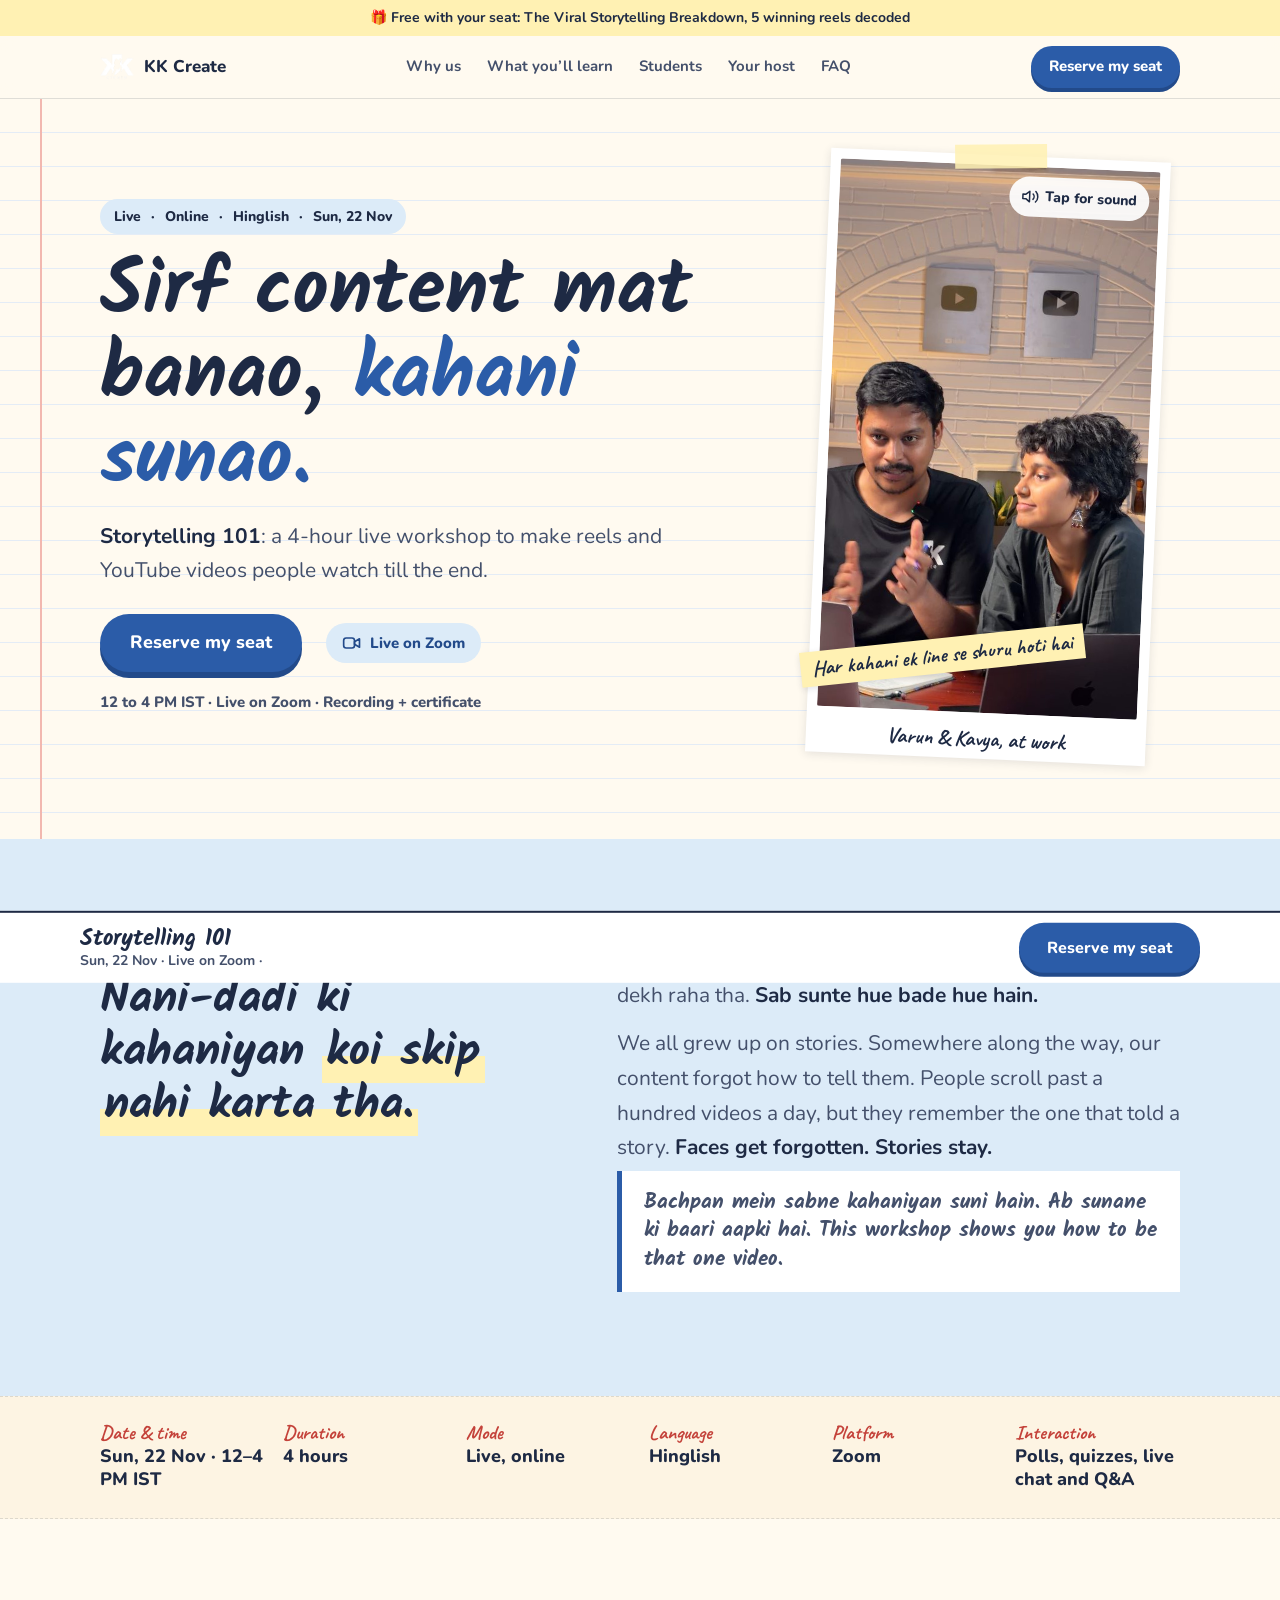
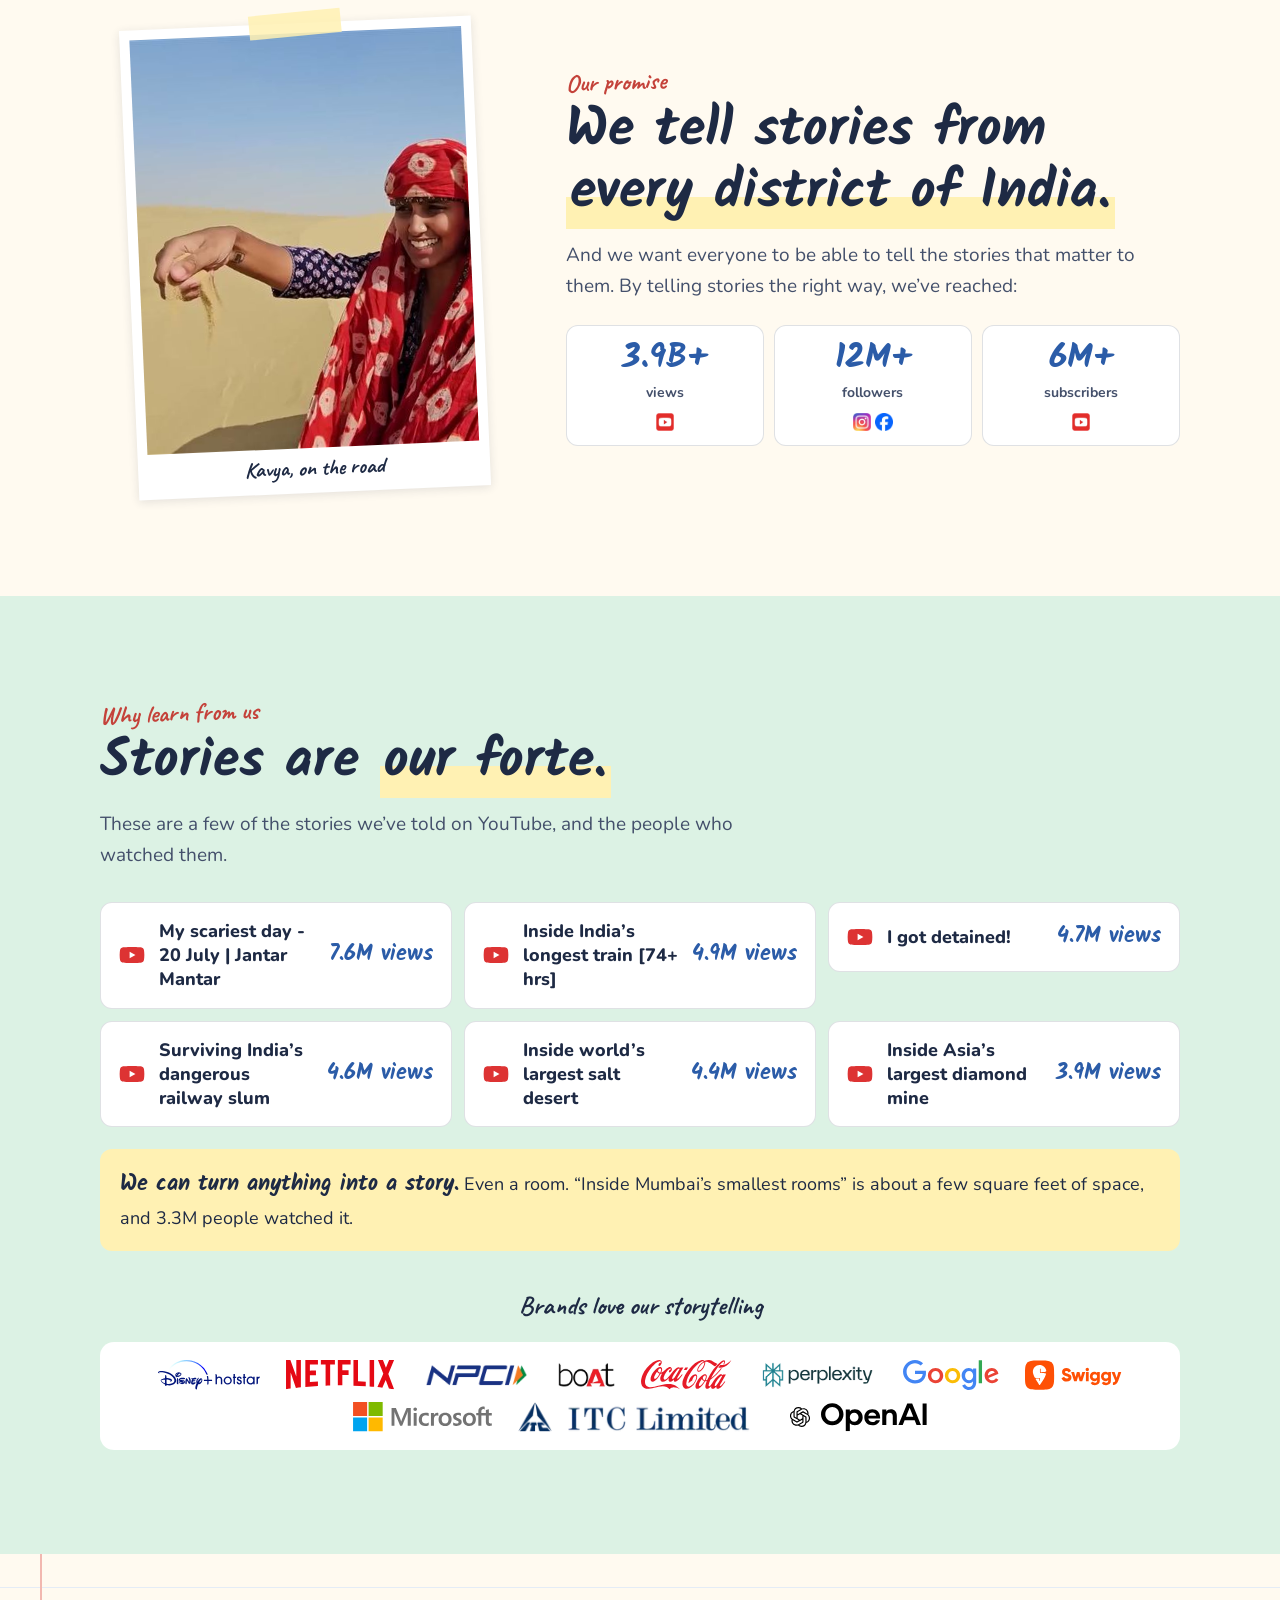
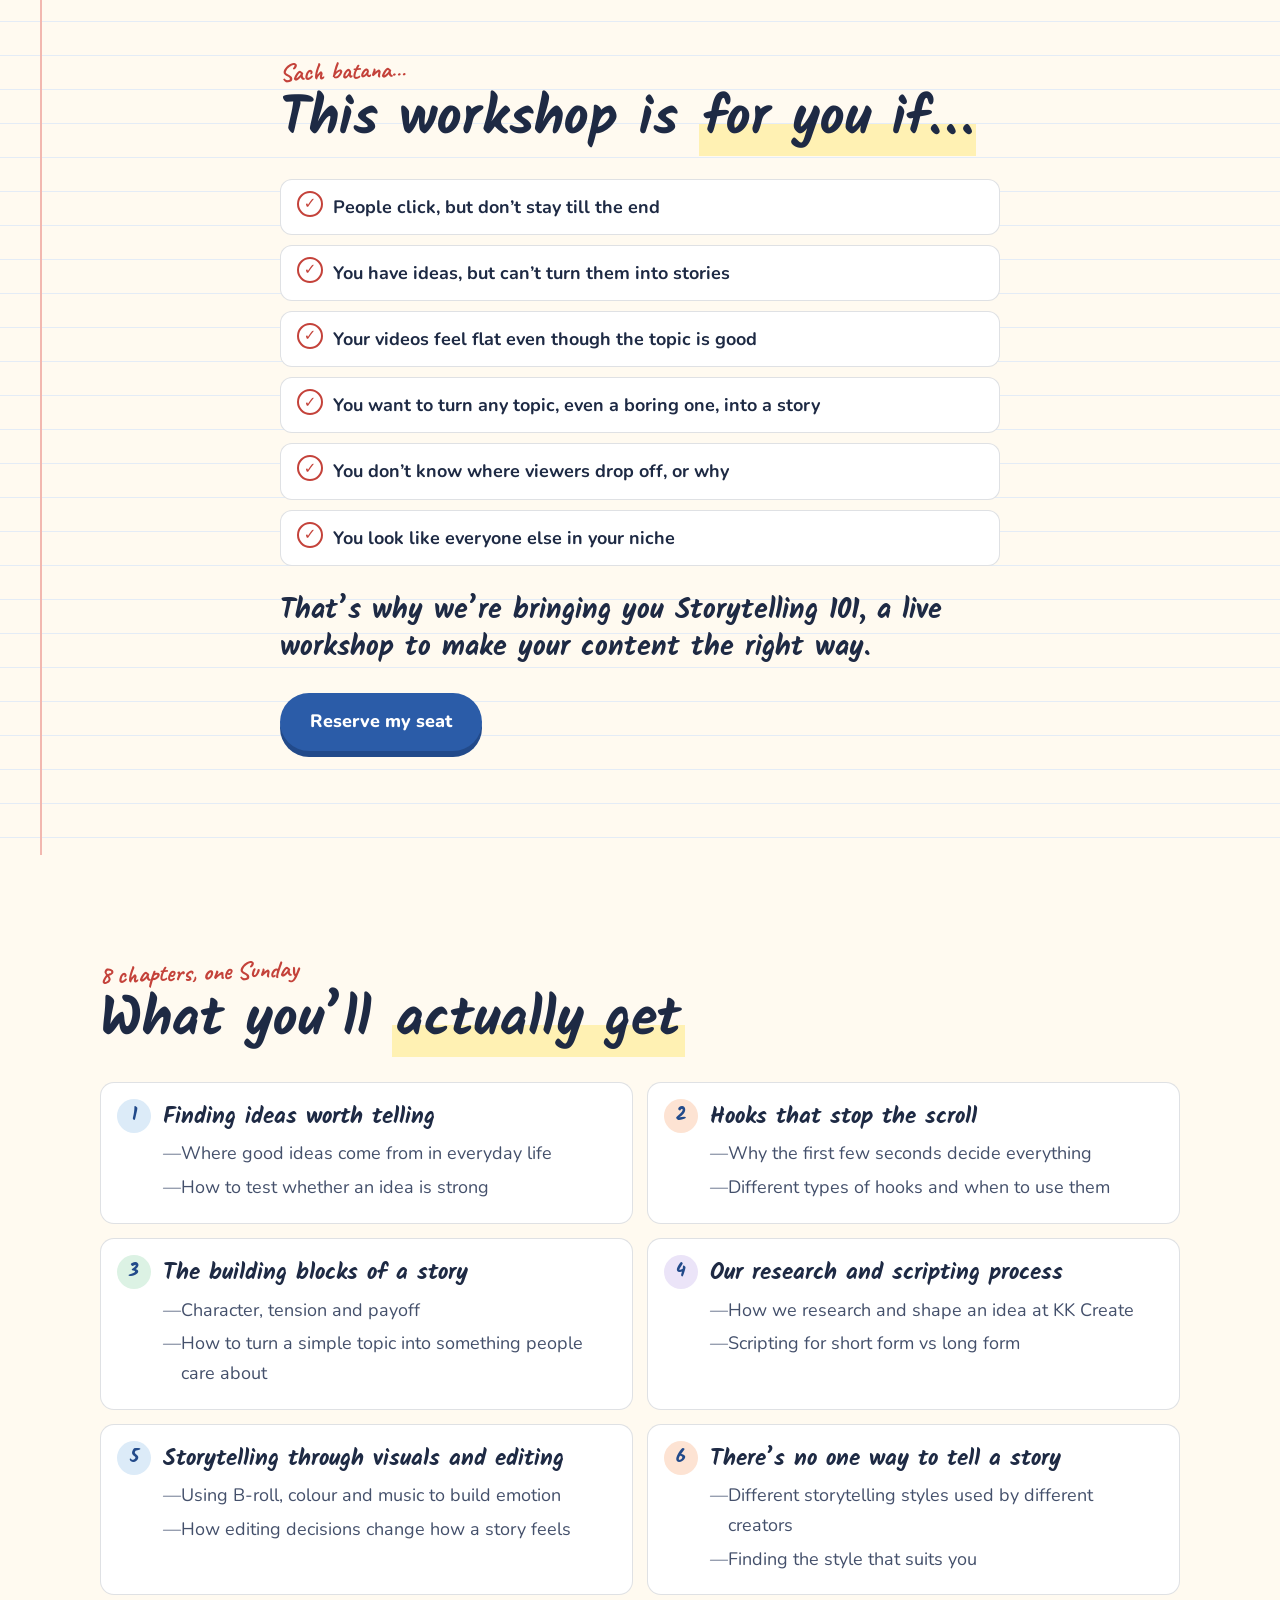
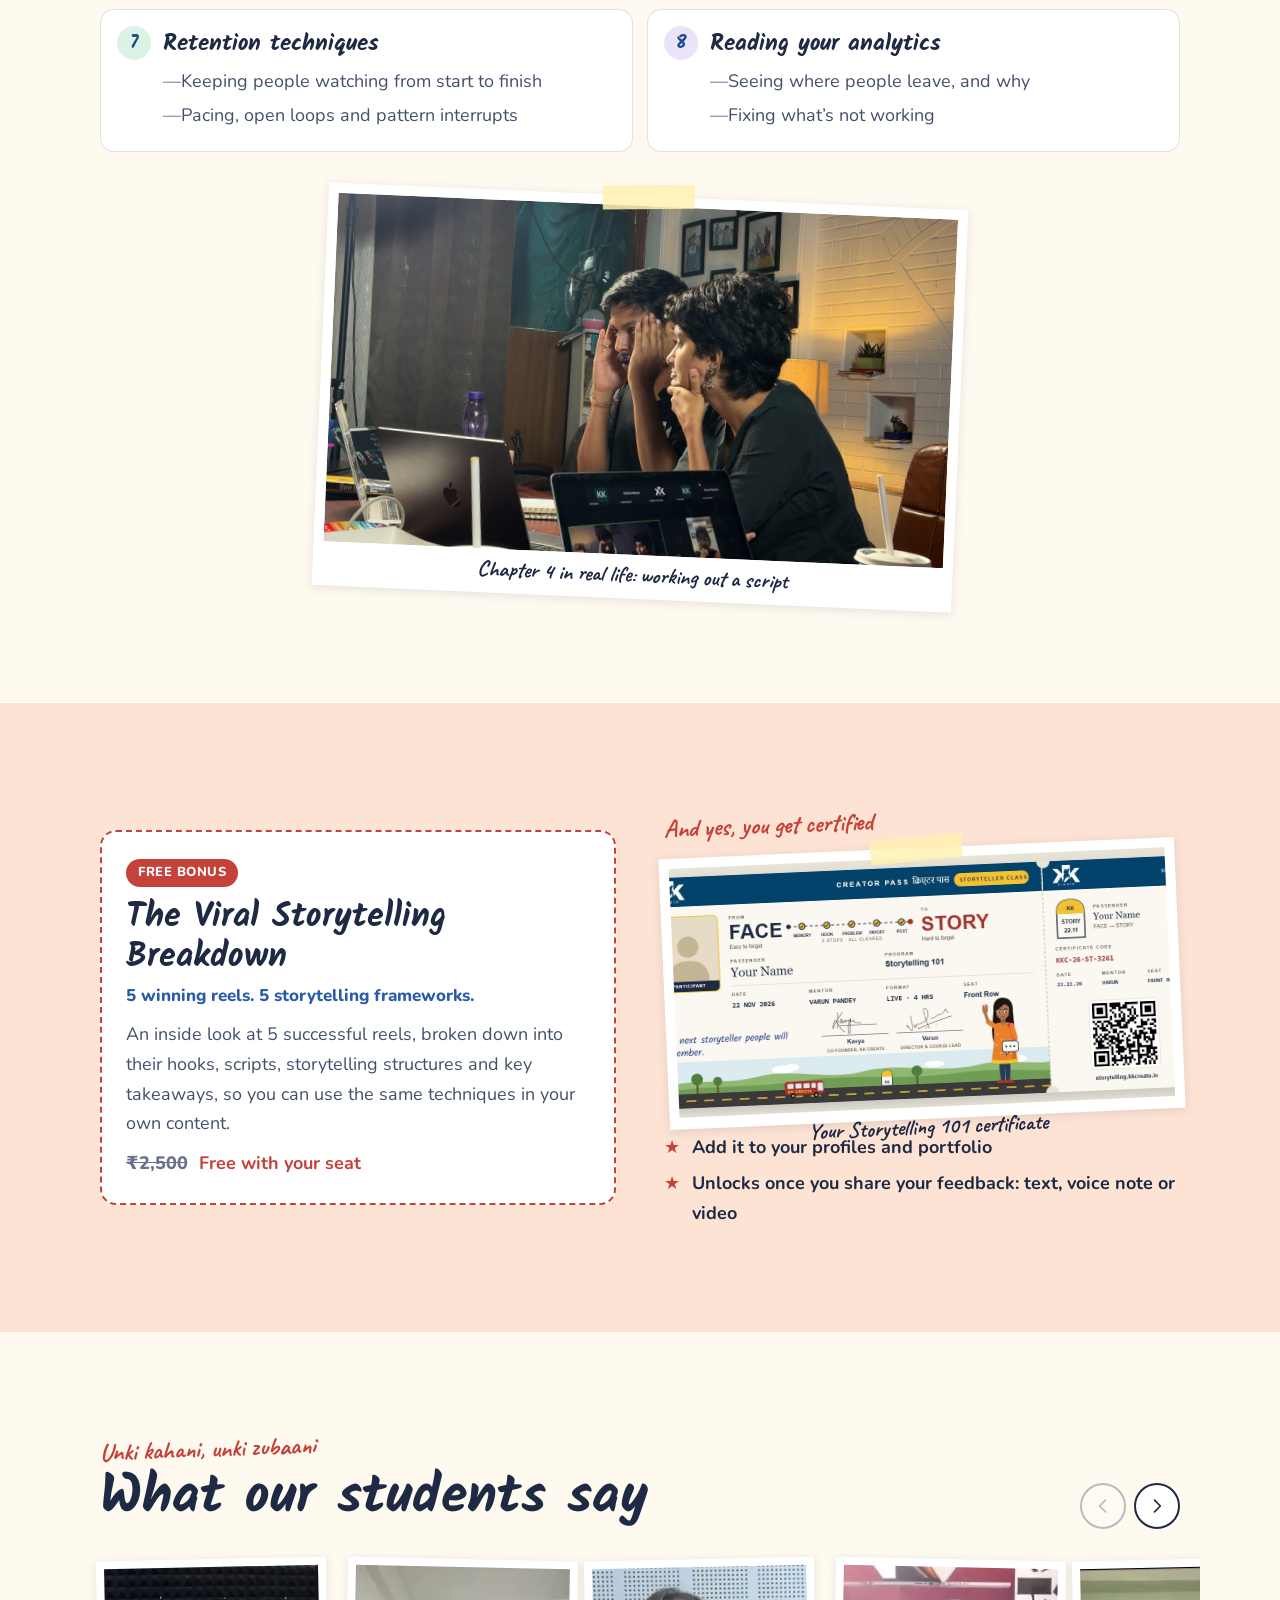
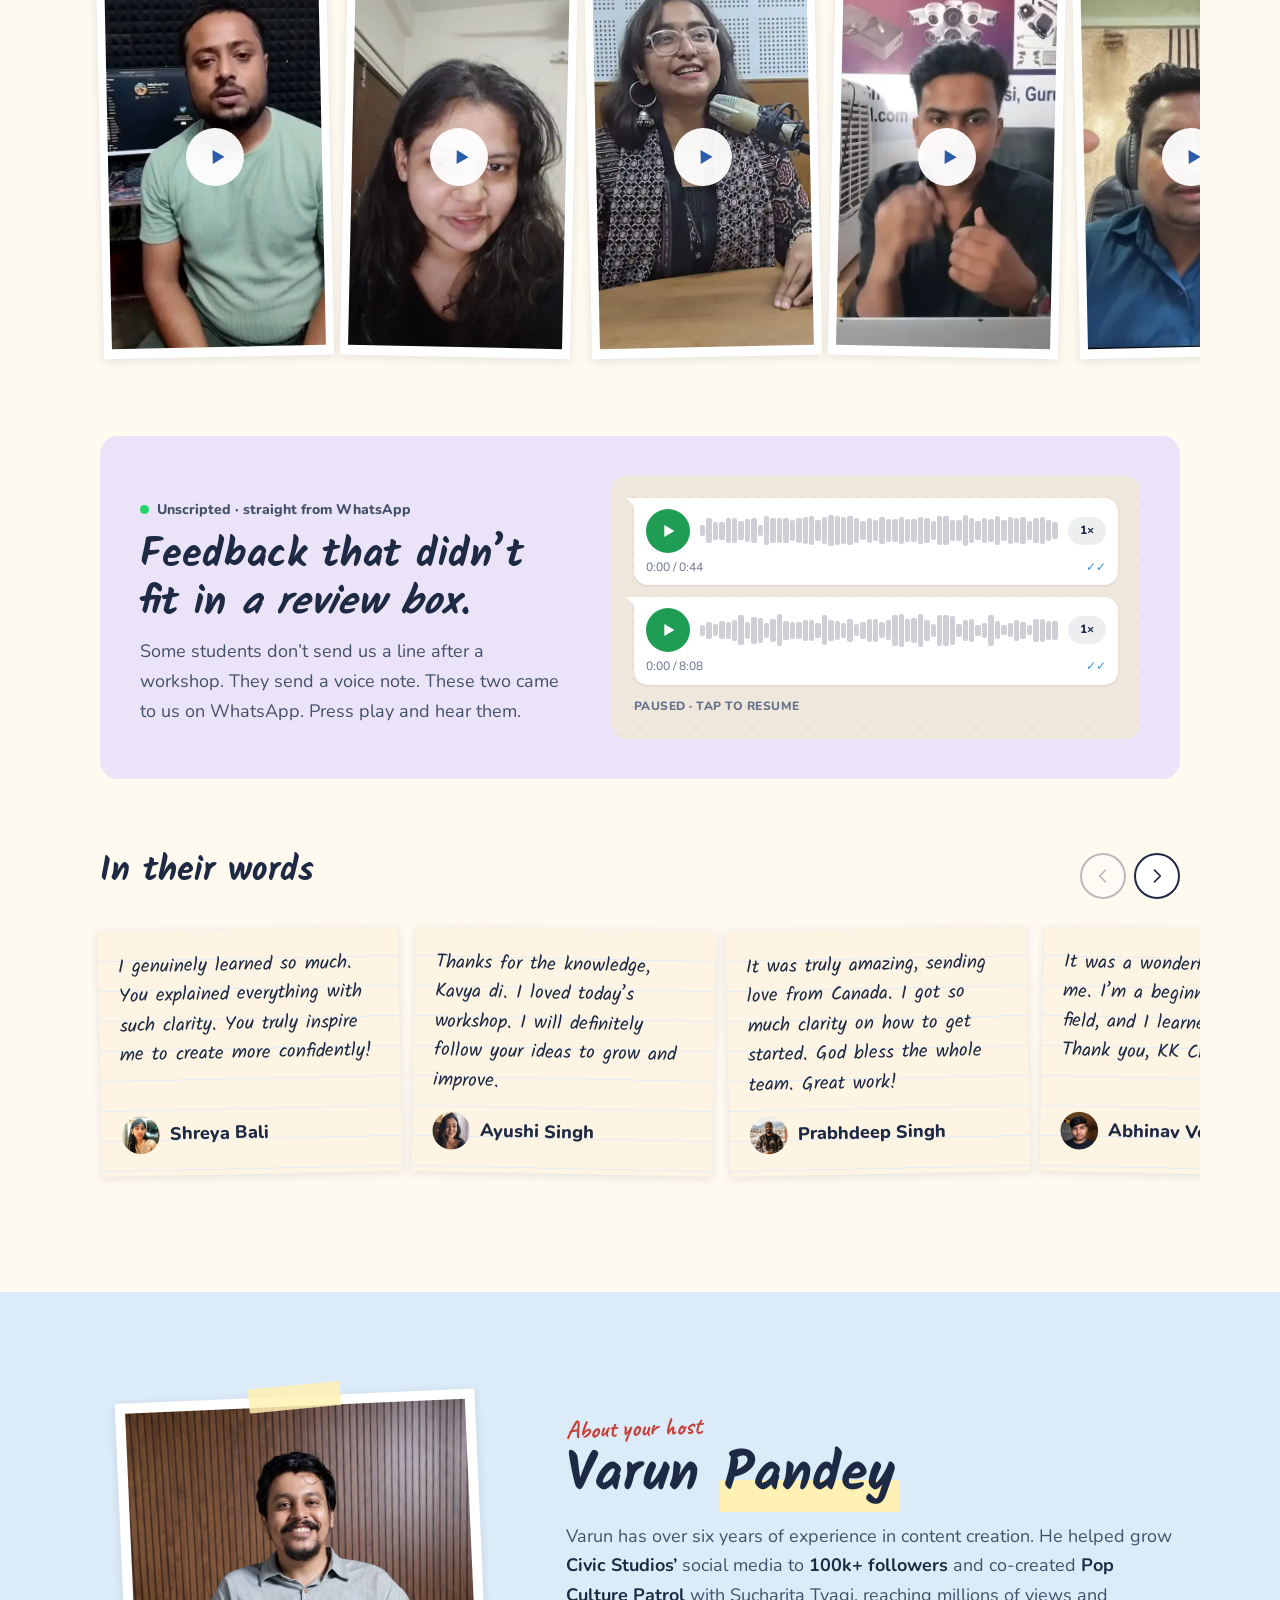
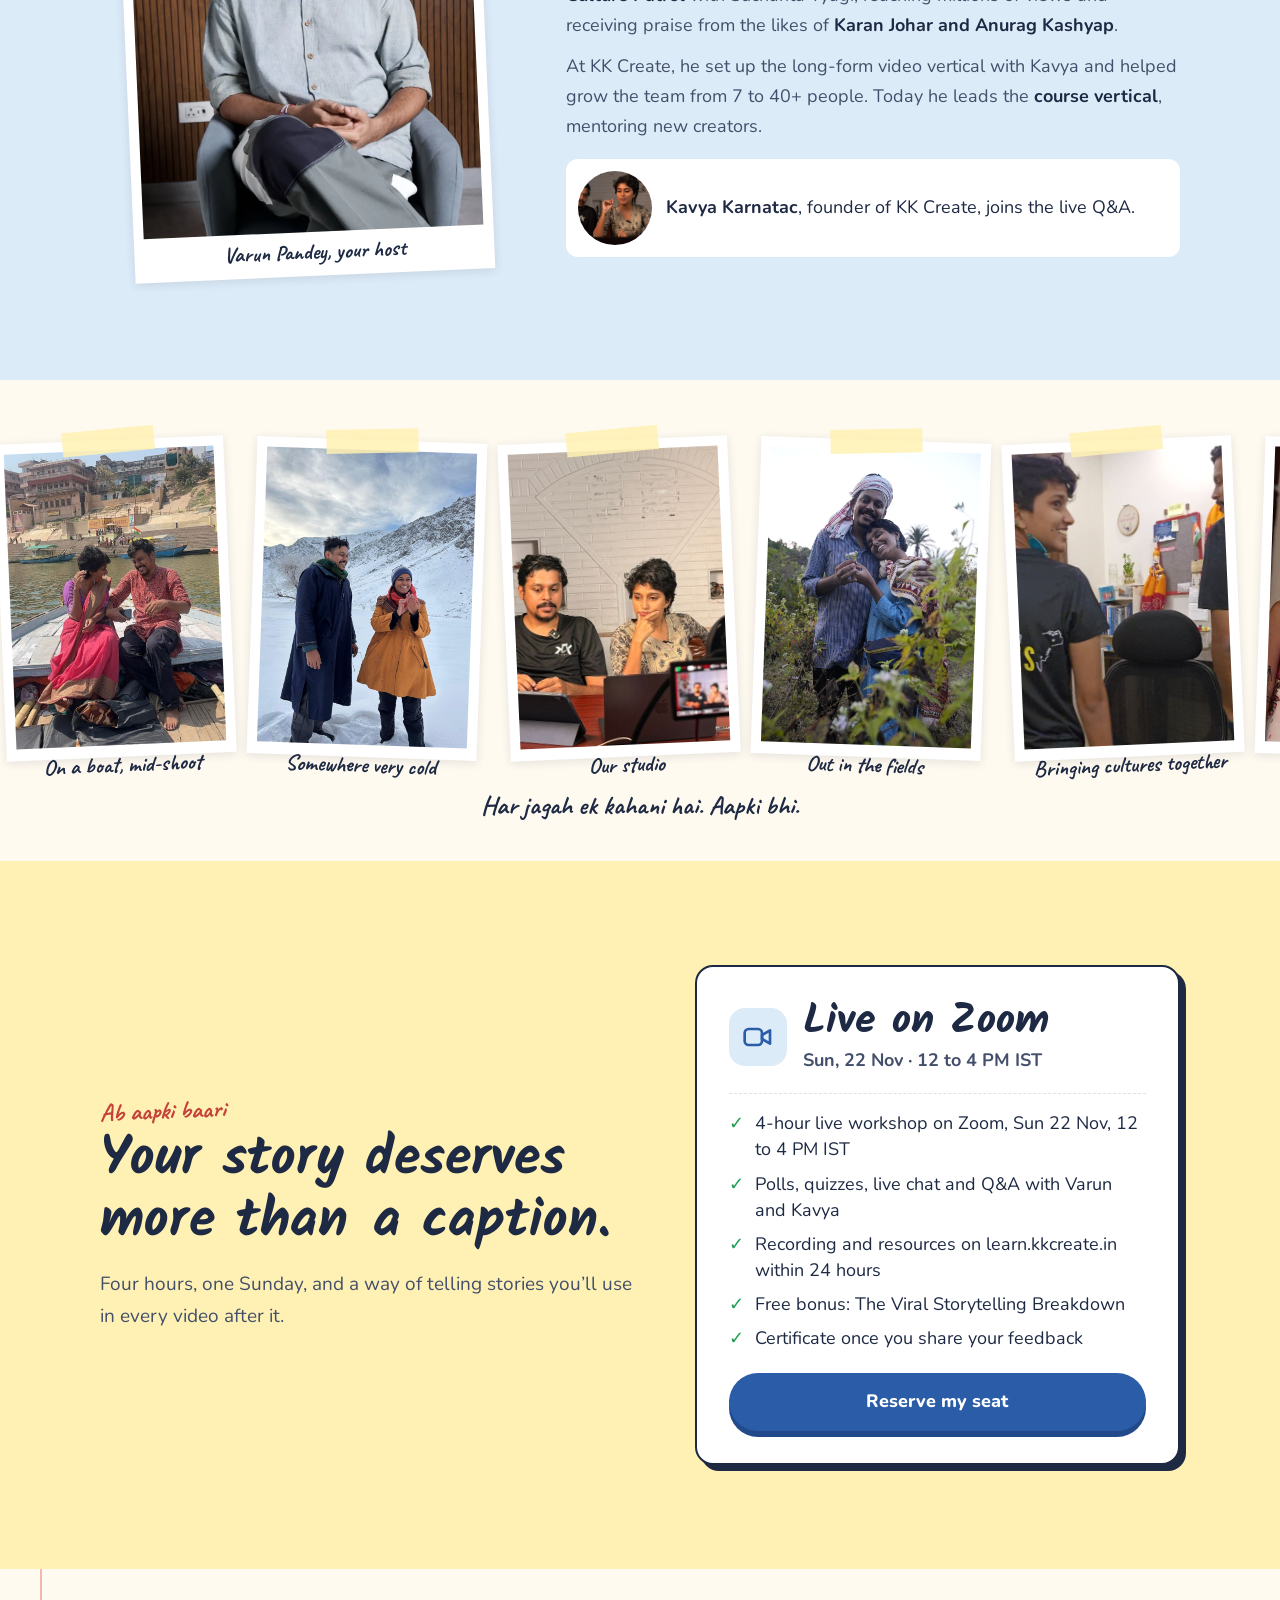
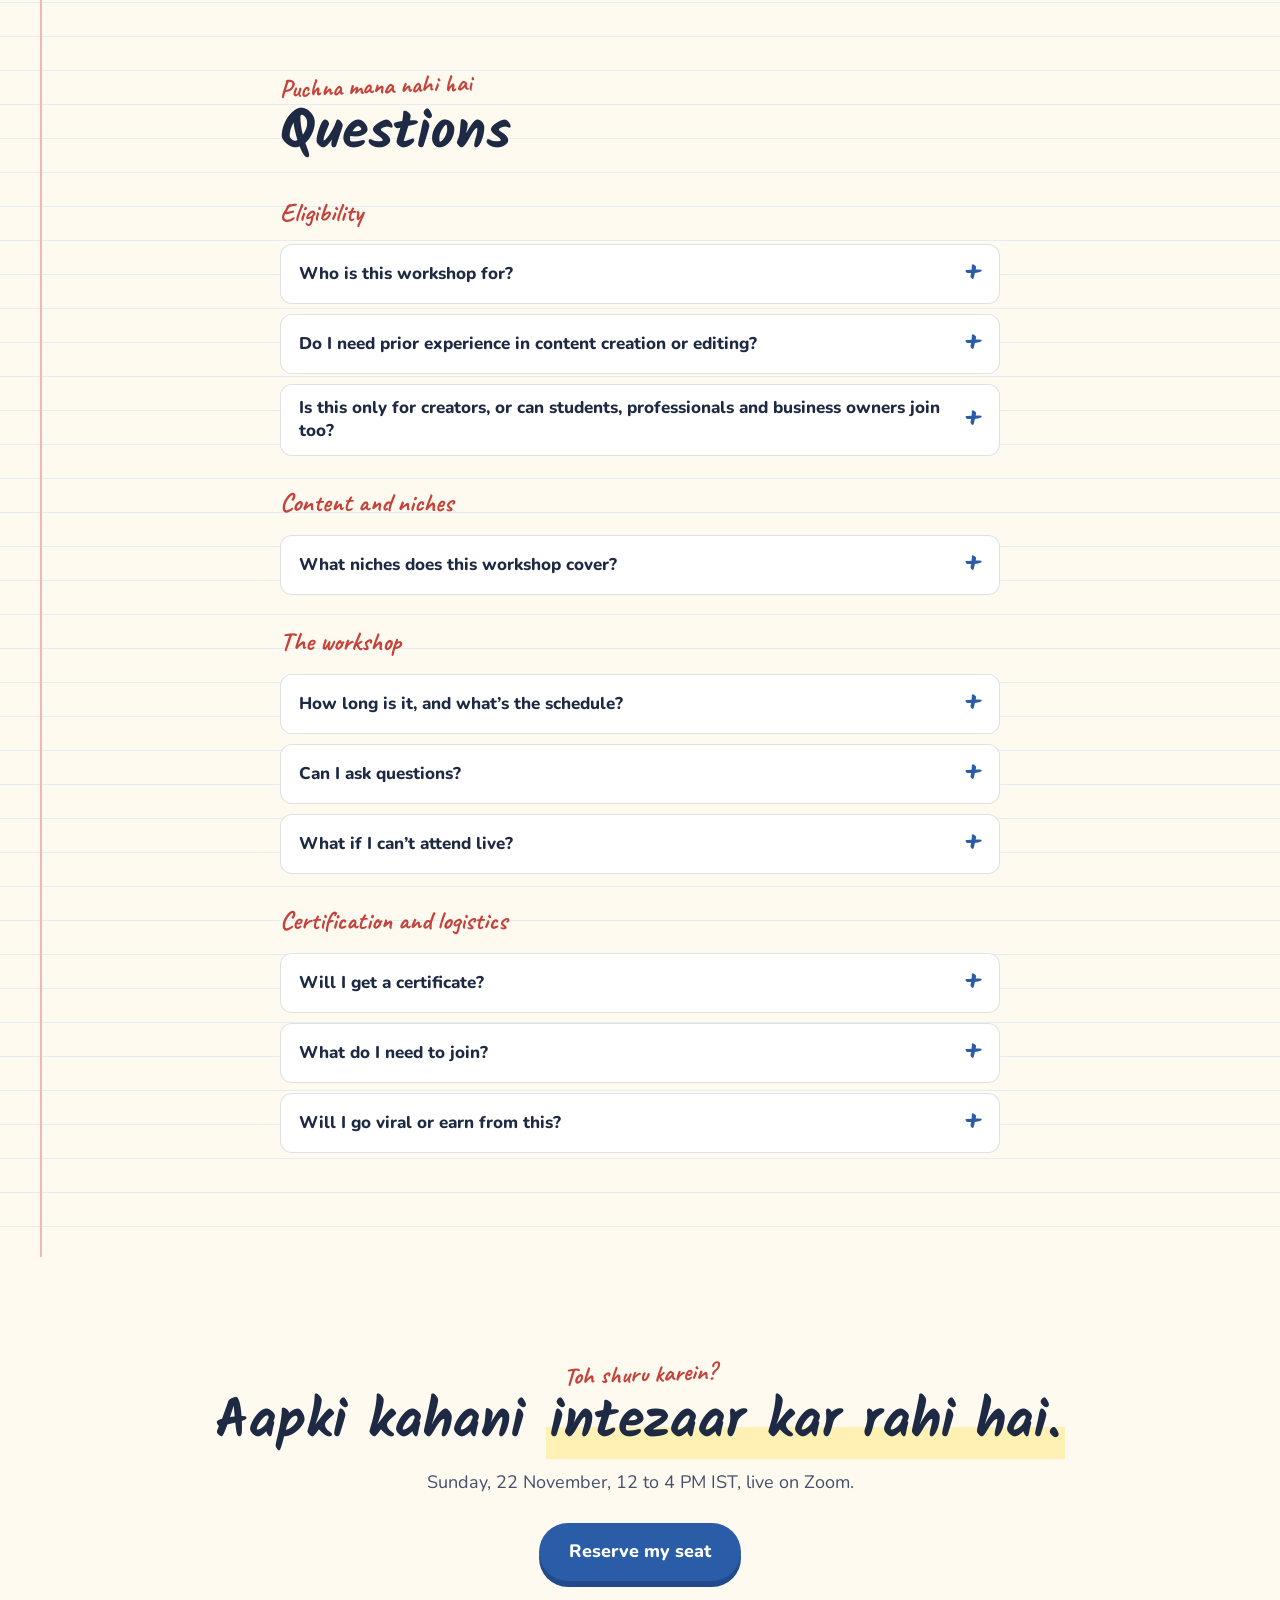
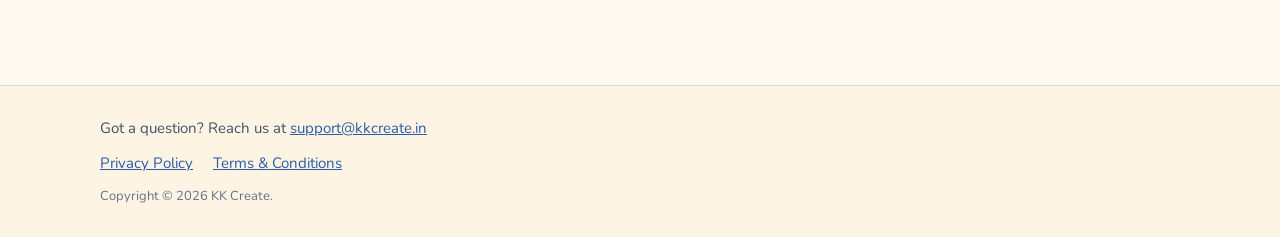
==== commit be9dad9f: "Storytelling 101: link preview, price-free landing, richer offer pages, access steps, feedback-gated" ====
--- a/index.html
+++ b/index.html
@@ -6,18 +6,23 @@
 <title>Storytelling 101 — Live Workshop with Varun Pandey | KK Create</title>
 <meta name="description" content="Sirf content mat banao, kahani sunao. Storytelling 101 is a 4-hour live workshop on Zoom, Sunday 22 November, 12 to 4 PM IST, in Hinglish, to make reels and YouTube videos people watch till the end." />
 <meta name="theme-color" content="#fffaf0" />
-<link rel="canonical" href="https://storytelling.kkcreate.in/" />
-<meta property="og:url" content="https://storytelling.kkcreate.in/" />
+<link rel="canonical" href="https://storytelling101.vercel.app/" />
+<meta property="og:url" content="https://storytelling101.vercel.app/" />
 <meta property="og:type" content="website" />
 <meta property="og:site_name" content="KK Create" />
 <meta property="og:title" content="Storytelling 101 — Sirf content mat banao, kahani sunao" />
 <meta property="og:description" content="A 4-hour live workshop to make reels and YouTube videos people watch till the end. Sun, 22 Nov, live on Zoom, in Hinglish." />
-<meta property="og:image" content="https://storytelling.kkcreate.in/assets/og.jpg?v=2" />
+<meta property="og:image" content="https://storytelling101.vercel.app/assets/og.jpg?v=3" />
+<meta property="og:image:secure_url" content="https://storytelling101.vercel.app/assets/og.jpg?v=3" />
+<meta property="og:image:type" content="image/jpeg" />
+<meta property="og:image:alt" content="Storytelling 101, a live workshop by KK Create" />
 <meta property="og:image:width" content="1200" />
 <meta property="og:image:height" content="630" />
 <meta property="og:locale" content="en_IN" />
 <meta name="twitter:card" content="summary_large_image" />
-<meta name="twitter:image" content="https://storytelling.kkcreate.in/assets/og.jpg?v=2" />
+<meta name="twitter:title" content="Storytelling 101 — Sirf content mat banao, kahani sunao" />
+<meta name="twitter:description" content="A 4-hour live workshop to make reels and YouTube videos people watch till the end. Sun, 22 Nov, live on Zoom, in Hinglish." />
+<meta name="twitter:image" content="https://storytelling101.vercel.app/assets/og.jpg?v=3" />
 <script type="application/ld+json">
 {
  "@context": "https://schema.org",
@@ -28,18 +33,17 @@
  "endDate": "2026-11-22T16:00:00+05:30",
  "eventAttendanceMode": "https://schema.org/OnlineEventAttendanceMode",
  "eventStatus": "https://schema.org/EventScheduled",
- "location": { "@type": "VirtualLocation", "url": "https://storytelling.kkcreate.in/" },
- "image": ["https://storytelling.kkcreate.in/assets/og.jpg?v=2"],
+ "location": { "@type": "VirtualLocation", "url": "https://storytelling101.vercel.app/" },
+ "image": ["https://storytelling101.vercel.app/assets/og.jpg?v=3"],
  "organizer": { "@type": "Organization", "name": "KK Create", "url": "https://kkcreate.in" },
- "performer": { "@type": "Person", "name": "Varun Pandey" },
- "offers": { "@type": "Offer", "url": "https://learn.kkcreate.in/web/checkout/6ae719805d176662099694ea", "price": "499", "priceCurrency": "INR", "availability": "https://schema.org/InStock" }
+ "performer": { "@type": "Person", "name": "Varun Pandey" }
 }
 </script>
 <link rel="icon" type="image/png" href="assets/favicon.png" />
 <link rel="apple-touch-icon" href="assets/apple-touch-icon.png" />
 <link rel="preload" as="font" type="font/woff2" crossorigin href="assets/fonts/kalam-700.woff2" />
 <link rel="preload" as="font" type="font/woff2" crossorigin href="assets/fonts/nunito-400.woff2" />
-<link rel="stylesheet" href="st.css?v=3" />
+<link rel="stylesheet" href="st.css?v=4" />
 <script>
   window.va = window.va || function () { (window.vaq = window.vaq || []).push(arguments); };
 </script>
@@ -78,7 +82,7 @@
         <p class="st-hero-sub"><b>Storytelling 101</b>: a 4-hour live workshop to make reels and YouTube videos people watch till the end.</p>
         <div class="st-buy">
           <a class="st-btn" data-buy href="https://learn.kkcreate.in/web/checkout/6ae719805d176662099694ea">Reserve my seat</a>
-          <p class="st-price"><b>&#8377;499</b> <s>&#8377;2,499</s></p>
+          <p class="st-zoom"><svg viewBox="0 0 24 24" fill="none" stroke="currentColor" stroke-width="2" stroke-linecap="round" stroke-linejoin="round" aria-hidden="true"><rect x="2" y="6" width="13" height="12" rx="3" /><path d="M15 10.5l6-3.5v10l-6-3.5z" /></svg>Live on Zoom</p>
         </div>
         <p class="st-facts">12 to 4 PM IST &middot; Live on Zoom &middot; Recording + certificate</p>
       </div>
@@ -241,7 +245,7 @@
         </figure>
         <ul>
           <li>Add it to your profiles and portfolio</li>
-          <li>Unlocks after a short feedback form</li>
+          <li>Unlocks once you share your feedback: text, voice note or video</li>
         </ul>
       </div>
     </div>
@@ -451,14 +455,13 @@
         <p class="st-lead">Four hours, one Sunday, and a way of telling stories you&rsquo;ll use in every video after it.</p>
       </div>
       <div class="st-ticket">
-        <p class="st-ticket-price"><b>&#8377;499</b> <s>&#8377;2,499</s></p>
-        <p class="st-ticket-code">Use code <b>KK100</b> for an additional &#8377;100 off at checkout.</p>
+        <p class="st-ticket-zoom"><svg viewBox="0 0 24 24" fill="none" stroke="currentColor" stroke-width="2" stroke-linecap="round" stroke-linejoin="round" aria-hidden="true"><rect x="2" y="6" width="13" height="12" rx="3" /><path d="M15 10.5l6-3.5v10l-6-3.5z" /></svg><span><b>Live on Zoom</b>Sun, 22 Nov &middot; 12 to 4 PM IST</span></p>
         <ul>
           <li>4-hour live workshop on Zoom, Sun 22 Nov, 12 to 4 PM IST</li>
           <li>Polls, quizzes, live chat and Q&amp;A with Varun and Kavya</li>
           <li>Recording and resources on learn.kkcreate.in within 24 hours</li>
           <li>Free bonus: The Viral Storytelling Breakdown</li>
-          <li>Certificate after a short feedback form</li>
+          <li>Certificate once you share your feedback</li>
         </ul>
         <a class="st-btn" data-buy href="https://learn.kkcreate.in/web/checkout/6ae719805d176662099694ea">Reserve my seat</a>
       </div>
@@ -495,7 +498,7 @@
       <div class="st-faq-group">
         <h3>Certification and logistics</h3>
         <div class="st-faq">
-          <details><summary>Will I get a certificate?</summary><p>Yes, after a short feedback form at the end of the workshop.</p></details>
+          <details><summary>Will I get a certificate?</summary><p>Yes. After the workshop, share your feedback in writing, as a voice note or as a short video, and your certificate unlocks right away.</p></details>
           <details><summary>What do I need to join?</summary><p>A phone or laptop with internet. The joining link comes to the email and WhatsApp number you paid with, before the session. Still stuck? WhatsApp us at <a href="https://wa.me/918700105418">+91 8700105418</a> or write to <a href="mailto:support@kkcreate.in">support@kkcreate.in</a>.</p></details>
           <details><summary>Will I go viral or earn from this?</summary><p>We never promise that. We share what has worked for us.</p></details>
         </div>
@@ -525,12 +528,12 @@
 <div class="st-sticky" data-sticky>
   <div class="st-sticky-copy">
     <b>Storytelling 101</b>
-    <span>Sun, 22 Nov &middot; &#8377;499 &middot; <span class="st-count" data-countdown></span></span>
+    <span>Sun, 22 Nov &middot; Live on Zoom &middot; <span class="st-count" data-countdown></span></span>
   </div>
   <a class="st-btn" data-buy href="https://learn.kkcreate.in/web/checkout/6ae719805d176662099694ea">Reserve my seat</a>
 </div>
 
-<script src="st.js?v=3" defer></script>
+<script src="st.js?v=4" defer></script>
 
 </body>
 </html>
--- a/st.css
+++ b/st.css
@@ -364,6 +364,70 @@
 .st-save-total { margin-top: 6px; padding-top: 8px; border-top: 1px dashed var(--rule); font-size: 18px; }
 .st-save-total b { color: #157a40; font-size: 28px; }
 
+/* The bundle's four boxes: the same size, each on its own pastel card. */
+.st-boxes { display: grid; grid-template-columns: repeat(2, minmax(0, 1fr)); gap: clamp(10px, 2vw, 18px); }
+.st-box { margin: 0; padding: clamp(12px, 2vw, 18px) clamp(10px, 1.6vw, 16px) 14px; border-radius: 18px; background: var(--sky); text-align: center; }
+.st-box:nth-child(2) { background: var(--peach); }
+.st-box:nth-child(3) { background: var(--mint); }
+.st-box:nth-child(4) { background: var(--lilac); }
+.st-box img { width: 100%; aspect-ratio: 397 / 568; object-fit: contain; filter: drop-shadow(0 10px 12px rgba(30, 42, 68, 0.18)); }
+.st-box figcaption { margin-top: 10px; font-weight: 800; font-size: 14px; line-height: 1.3; }
+.st-wk { display: grid; gap: 20px; margin-top: 24px; padding: clamp(18px, 3vw, 28px); background: #ffffff; border: 1px solid var(--rule); border-radius: 20px; }
+.st-wk-media { display: grid; place-items: center; padding: 18px; border-radius: 16px; background: var(--sky); }
+.st-wk:nth-of-type(2) .st-wk-media { background: var(--peach); }
+.st-wk:nth-of-type(3) .st-wk-media { background: var(--mint); }
+.st-wk:nth-of-type(4) .st-wk-media { background: var(--lilac); }
+.st-wk-media img { width: min(220px, 62%); filter: drop-shadow(0 10px 12px rgba(30, 42, 68, 0.18)); }
+.st-wk-no { font-family: var(--note); font-weight: 700; font-size: 24px; line-height: 1.1; color: var(--red); }
+.st-wk h3 { margin-top: 4px; font-family: var(--hand); font-weight: 700; font-size: clamp(26px, 4vw, 34px); line-height: 1.2; }
+.st-wk h3 + p { margin-top: 6px; color: var(--ink-2); }
+.st-gifts { display: grid; gap: 8px; margin-top: 16px; }
+.st-gifts li { display: flex; align-items: center; justify-content: space-between; gap: 12px; padding: 12px 14px; border: 1px dashed var(--rule); border-radius: 12px; background: var(--paper-2); }
+.st-gifts small { display: block; font-weight: 800; font-size: 12px; letter-spacing: 0.06em; text-transform: uppercase; color: var(--pen); }
+.st-gifts b { display: block; font-weight: 800; line-height: 1.3; }
+.st-gifts em { flex: none; display: grid; justify-items: end; gap: 3px; font-style: normal; font-weight: 800; font-size: 14px; line-height: 1.2; }
+.st-gifts em s { color: var(--ink-3); }
+.st-gifts em span { padding: 2px 10px; border-radius: 999px; background: #1f9d55; color: #ffffff; font-size: 13px; letter-spacing: 0.04em; }
+.st-narrow-box { max-width: 560px; margin-inline: auto; margin-top: 34px; }
+.st-save-row b s { color: var(--ink-3); }
+
+/* The Playbook page: the gap, the gains, with/without, why now. */
+.st-pains { display: grid; gap: 10px; margin-block: 22px 6px; }
+.st-pains li { position: relative; padding: 14px 18px 14px 52px; background: #ffffff; border: 1px solid var(--rule); border-radius: 12px; font-family: var(--hand); font-size: 19px; line-height: 1.45; }
+.st-pains li::before { content: "?"; position: absolute; left: 16px; top: 13px; display: grid; place-items: center; width: 26px; height: 26px; border-radius: 50%; background: var(--butter); font-family: var(--body); font-weight: 800; font-size: 15px; color: var(--ink); }
+.st-gains { display: grid; gap: 14px; margin-block: 28px 4px; }
+.st-gain { padding: clamp(18px, 3vw, 26px); border-radius: 18px; background: var(--sky); }
+.st-gain:nth-child(2) { background: var(--peach); }
+.st-gain:nth-child(3) { background: var(--mint); }
+.st-gain:nth-child(4) { background: var(--lilac); }
+.st-gain small { font-weight: 800; font-size: 13px; letter-spacing: 0.06em; text-transform: uppercase; color: var(--pen-2); }
+.st-gain h3 { margin-top: 6px; font-family: var(--hand); font-weight: 700; font-size: clamp(24px, 3.4vw, 30px); line-height: 1.2; }
+.st-gain p { margin-top: 8px; color: var(--ink-2); }
+.st-gain p b { color: var(--ink); }
+.st-vs { display: grid; gap: 14px; margin-top: 28px; }
+.st-vs > div { padding: clamp(18px, 3vw, 26px); border: 1px solid var(--rule); border-radius: 18px; background: #ffffff; }
+.st-vs > .is-with { border: 2px solid #1f9d55; background: var(--mint); }
+.st-vs h3 { font-family: var(--hand); font-weight: 700; font-size: clamp(24px, 3.4vw, 30px); line-height: 1.2; }
+.st-vs ul { display: grid; gap: 10px; margin-top: 12px; }
+.st-vs li { position: relative; padding-left: 28px; line-height: 1.45; color: var(--ink-2); }
+.st-vs li::before { content: "\2715"; position: absolute; left: 0; font-weight: 800; color: var(--red); }
+.st-vs .is-with li { color: var(--ink); font-weight: 700; }
+.st-vs .is-with li::before { content: "\2713"; color: #157a40; }
+.st-now { background: var(--butter); }
+.st-now-list { display: grid; gap: 12px; margin-top: 24px; counter-reset: now; }
+.st-now-list li { position: relative; padding: 18px 20px 18px 66px; border-radius: 14px; background: #ffffff; }
+.st-now-list li::before { counter-increment: now; content: counter(now); position: absolute; left: 18px; top: 17px; display: grid; place-items: center; width: 34px; height: 34px; border-radius: 50%; background: var(--pen); font-family: var(--hand); font-weight: 700; color: #ffffff; }
+.st-now-list b { display: block; font-weight: 800; font-size: 18px; line-height: 1.3; }
+.st-now-list span { display: block; margin-top: 4px; color: var(--ink-2); }
+
+/* "Live on Zoom" in place of the price on the landing page. */
+.st-zoom { display: inline-flex; align-items: center; gap: 8px; width: fit-content; padding: 8px 16px; border-radius: 999px; background: var(--sky); font-weight: 800; font-size: 15px; color: var(--pen-2); }
+.st-zoom svg { width: 20px; height: 20px; }
+.st-ticket-zoom { display: flex; align-items: center; gap: 16px; }
+.st-ticket-zoom svg { flex: none; width: 58px; height: 58px; padding: 13px; border-radius: 16px; background: var(--sky); color: var(--pen); }
+.st-ticket-zoom span { font-weight: 700; color: var(--ink-2); }
+.st-ticket-zoom b { display: block; font-family: var(--hand); font-weight: 700; font-size: clamp(32px, 5vw, 42px); line-height: 1.1; color: var(--ink); }
+
 .bar { position: fixed; z-index: 60; left: 0; right: 0; bottom: 0; display: flex; align-items: center; justify-content: space-between; gap: 12px; padding: 10px 14px calc(10px + env(safe-area-inset-bottom)); background: #ffffff; border-top: 2px solid var(--ink); transition: transform 0.3s ease; }
 .bar.is-tucked { transform: translateY(115%); }
 .bar-copy { min-width: 0; font-weight: 800; font-size: 14px; line-height: 1.3; }
@@ -408,6 +472,19 @@
 .st-unlocked li { display: flex; gap: 12px; padding: 12px 16px; background: #ffffff; border: 1px solid var(--rule); border-radius: 10px; line-height: 1.4; font-weight: 700; }
 .st-unlocked i { flex: none; font-style: normal; font-family: var(--hand); font-size: 20px; color: var(--pen); }
 
+/* Access instructions on the thank-you pages. */
+.st-rules { margin-top: clamp(28px, 5vw, 44px); padding: clamp(20px, 4vw, 30px); border: 2px solid var(--red); border-radius: 18px; background: #ffffff; }
+.st-rules-tag { display: inline-block; padding: 4px 12px; border-radius: 999px; background: var(--red); font-weight: 800; font-size: 13px; letter-spacing: 0.04em; color: #ffffff; }
+.st-rules h2 { margin-top: 10px; font-family: var(--hand); font-weight: 700; font-size: clamp(26px, 4.4vw, 34px); line-height: 1.2; }
+.st-rules > p { margin-top: 6px; color: var(--ink-2); }
+.st-rules ol { display: grid; gap: 14px; margin-top: 18px; counter-reset: rule; }
+.st-rules li { position: relative; padding-left: 48px; }
+.st-rules li::before { counter-increment: rule; content: counter(rule); position: absolute; left: 0; top: 0; display: grid; place-items: center; width: 34px; height: 34px; border-radius: 50%; background: var(--butter); font-family: var(--hand); font-weight: 700; font-size: 18px; color: var(--ink); }
+.st-rules li b { display: block; font-weight: 800; font-size: 17px; line-height: 1.35; }
+.st-rules li span { display: block; margin-top: 2px; color: var(--ink-2); }
+.st-rules li a { font-weight: 800; }
+.st-rules-note { margin-top: 18px; padding: 14px 16px; border-radius: 12px; background: var(--butter); font-weight: 700; color: var(--ink); }
+
 /* ---------- Legal ---------- */
 .st-doc { padding-block: clamp(36px, 6vw, 64px); }
 .st-doc h1 { font-family: var(--hand); font-weight: 700; font-size: clamp(38px, 7vw, 58px); line-height: 1.1; }
@@ -431,6 +508,9 @@
   .st-mods, .st-for-list, .st-stories { grid-template-columns: repeat(2, minmax(0, 1fr)); }
   .st-covers { grid-template-columns: repeat(4, minmax(0, 1fr)); }
   .st-oto-cta .st-btn { width: auto; }
+  .st-boxes { grid-template-columns: repeat(4, minmax(0, 1fr)); }
+  .st-gains, .st-vs { grid-template-columns: repeat(2, minmax(0, 1fr)); }
+  .st-wk { grid-template-columns: 240px minmax(0, 1fr); align-items: start; }
 }
 @media (min-width: 960px) {
   body { font-size: 18px; }
@@ -448,6 +528,8 @@
   .st-host-in { grid-template-columns: minmax(0, 0.8fr) minmax(0, 1.2fr); gap: 56px; align-items: center; }
   .st-offer-in { grid-template-columns: minmax(0, 1fr) minmax(0, 0.9fr); gap: 56px; }
   .st-wait-in { grid-template-columns: minmax(0, 1.1fr) minmax(0, 0.9fr); gap: 56px; }
+  .st-boxes { grid-template-columns: repeat(2, minmax(0, 1fr)); }
+  .st-wk { grid-template-columns: 280px minmax(0, 1fr); gap: 32px; }
   .st-pass { grid-template-columns: minmax(0, 1fr) 300px; }
   .st-pass-stub { border-top: 0; border-left: 2px dashed var(--rule); align-content: center; }
   .st-oto-strip { grid-template-columns: minmax(0, 1fr) 300px; align-items: center; }
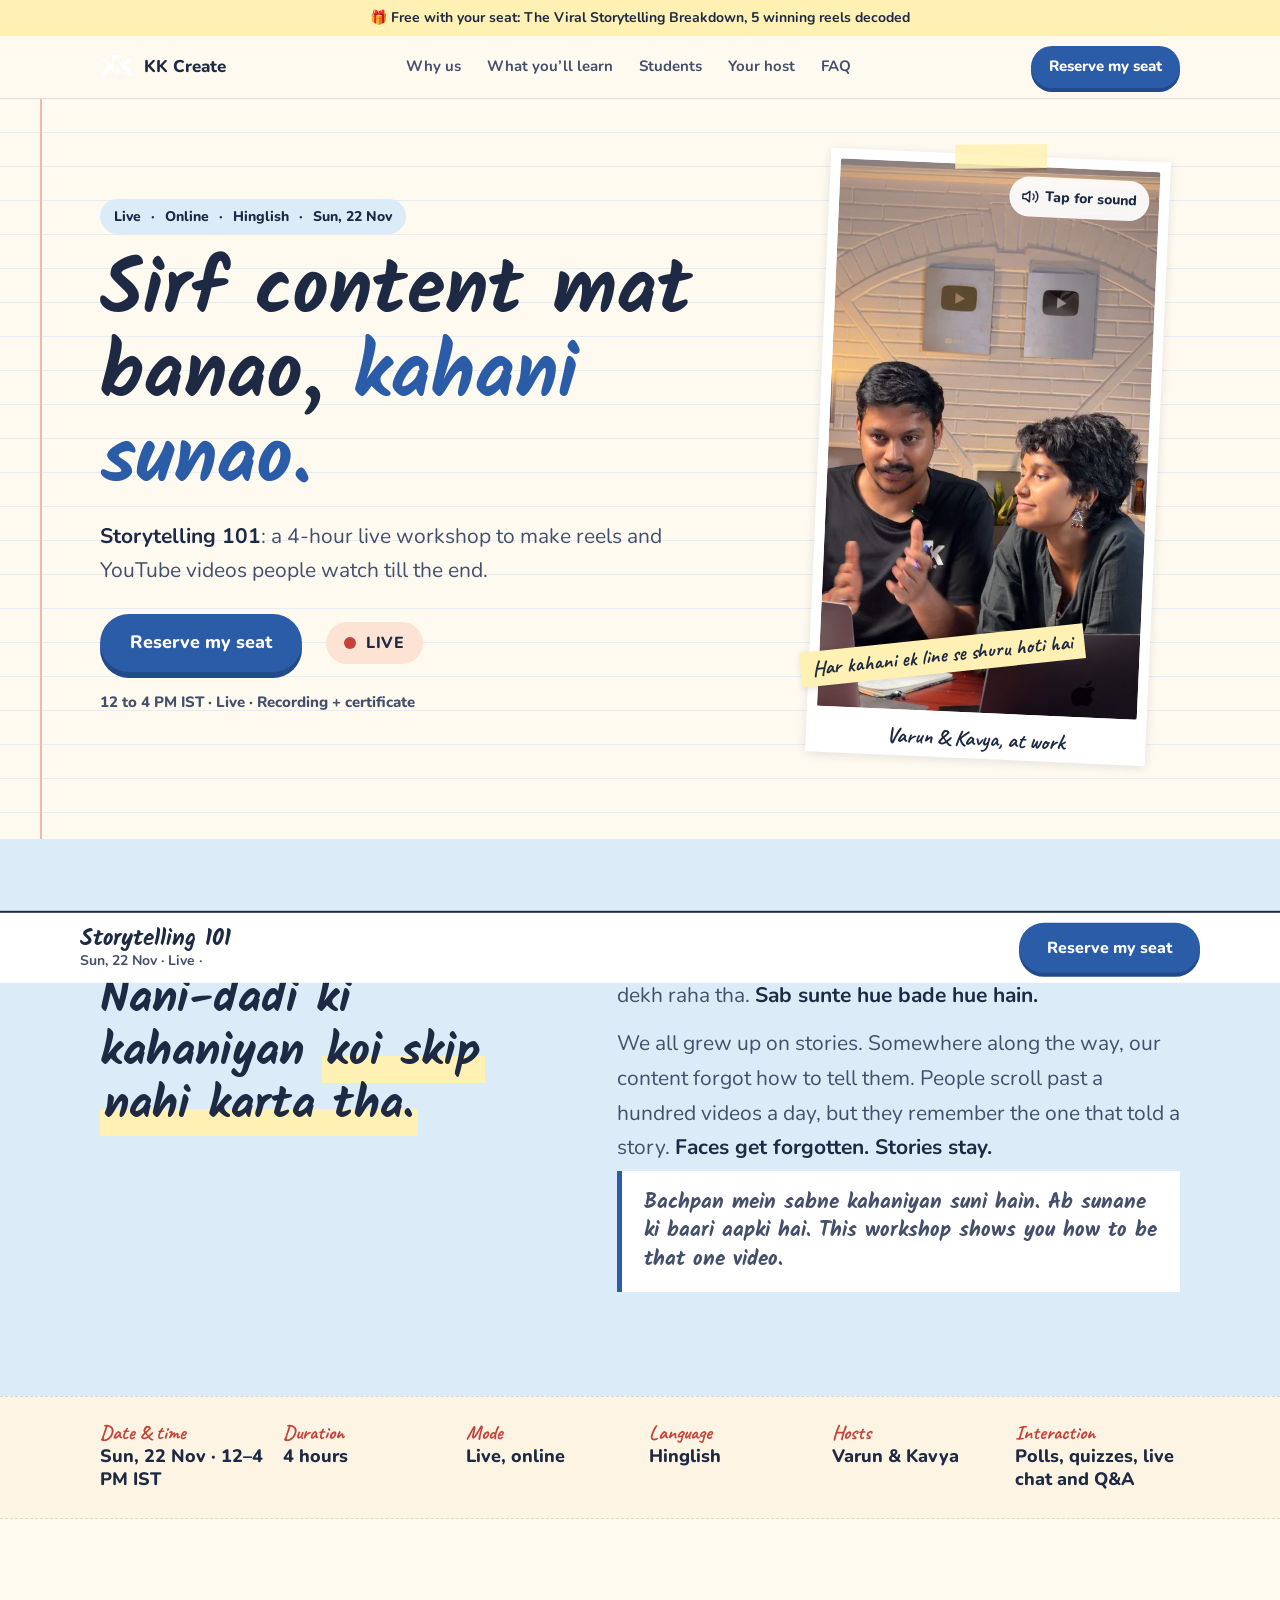
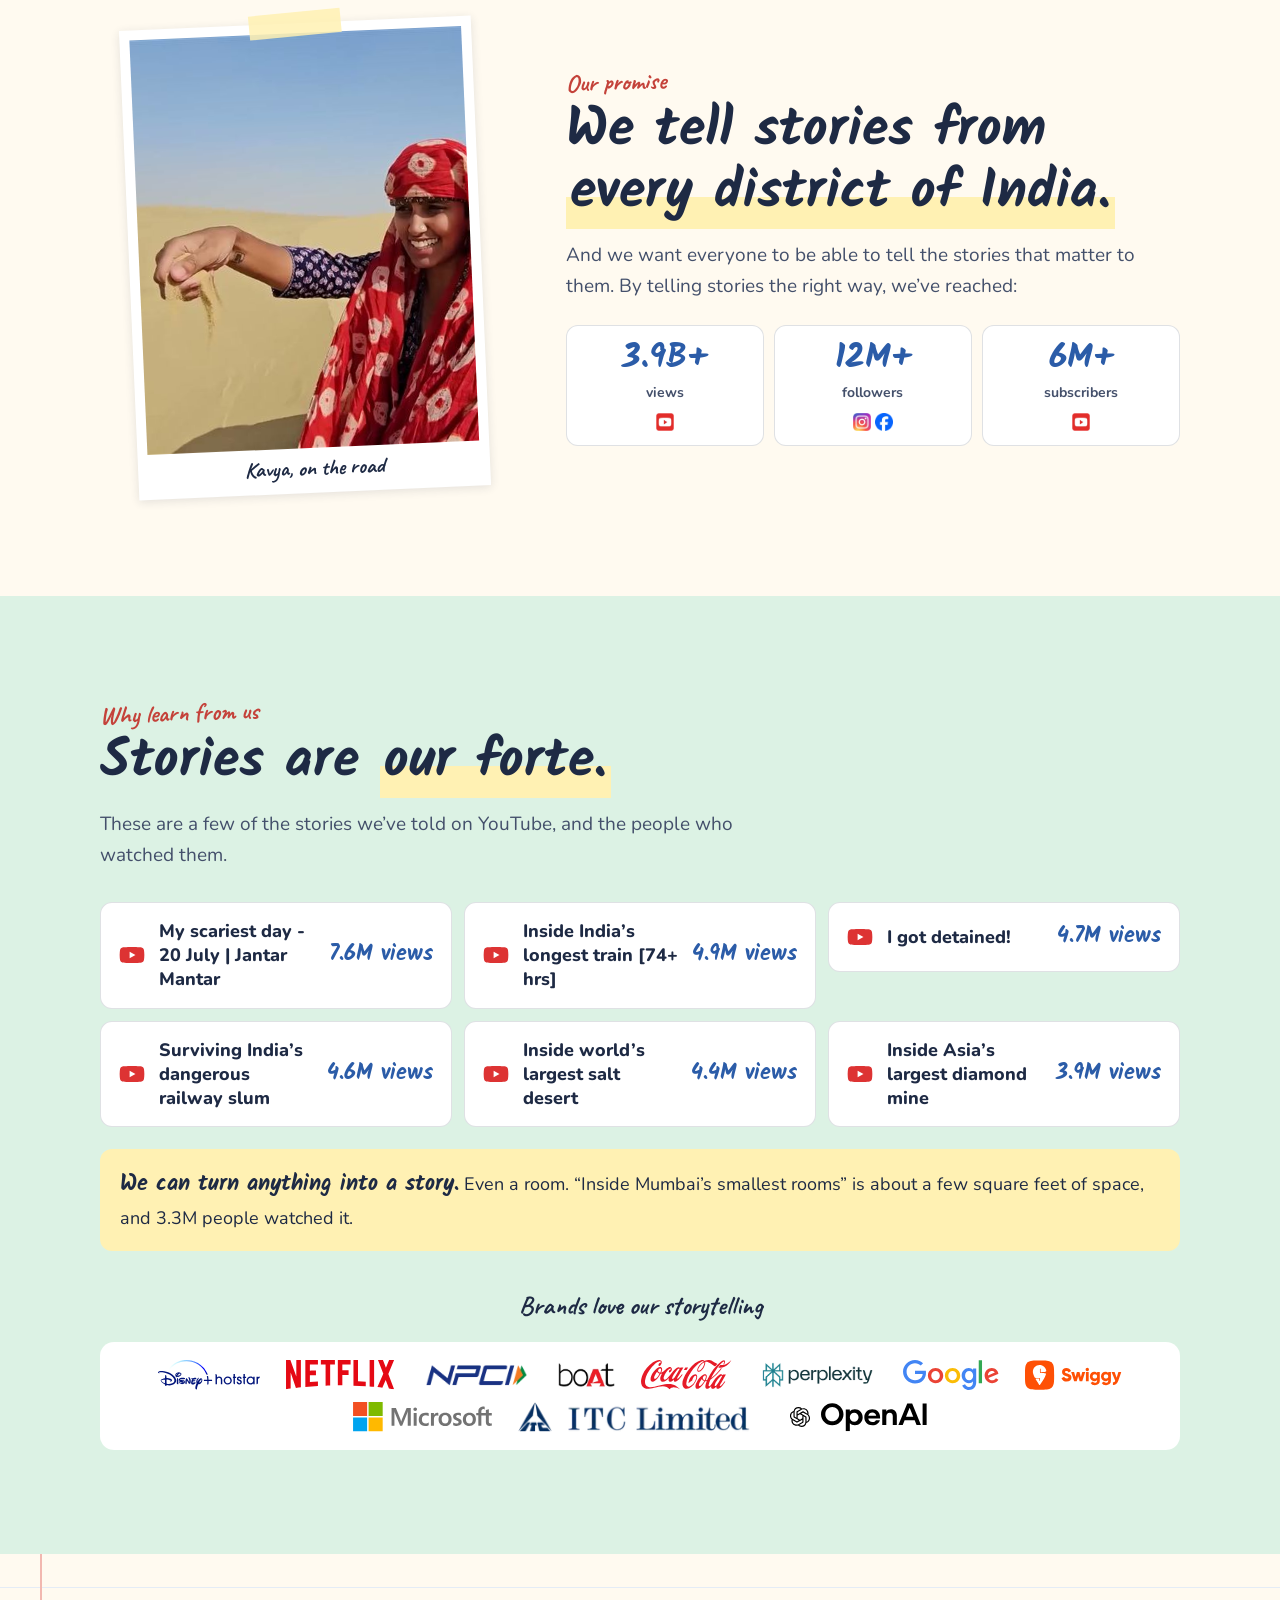
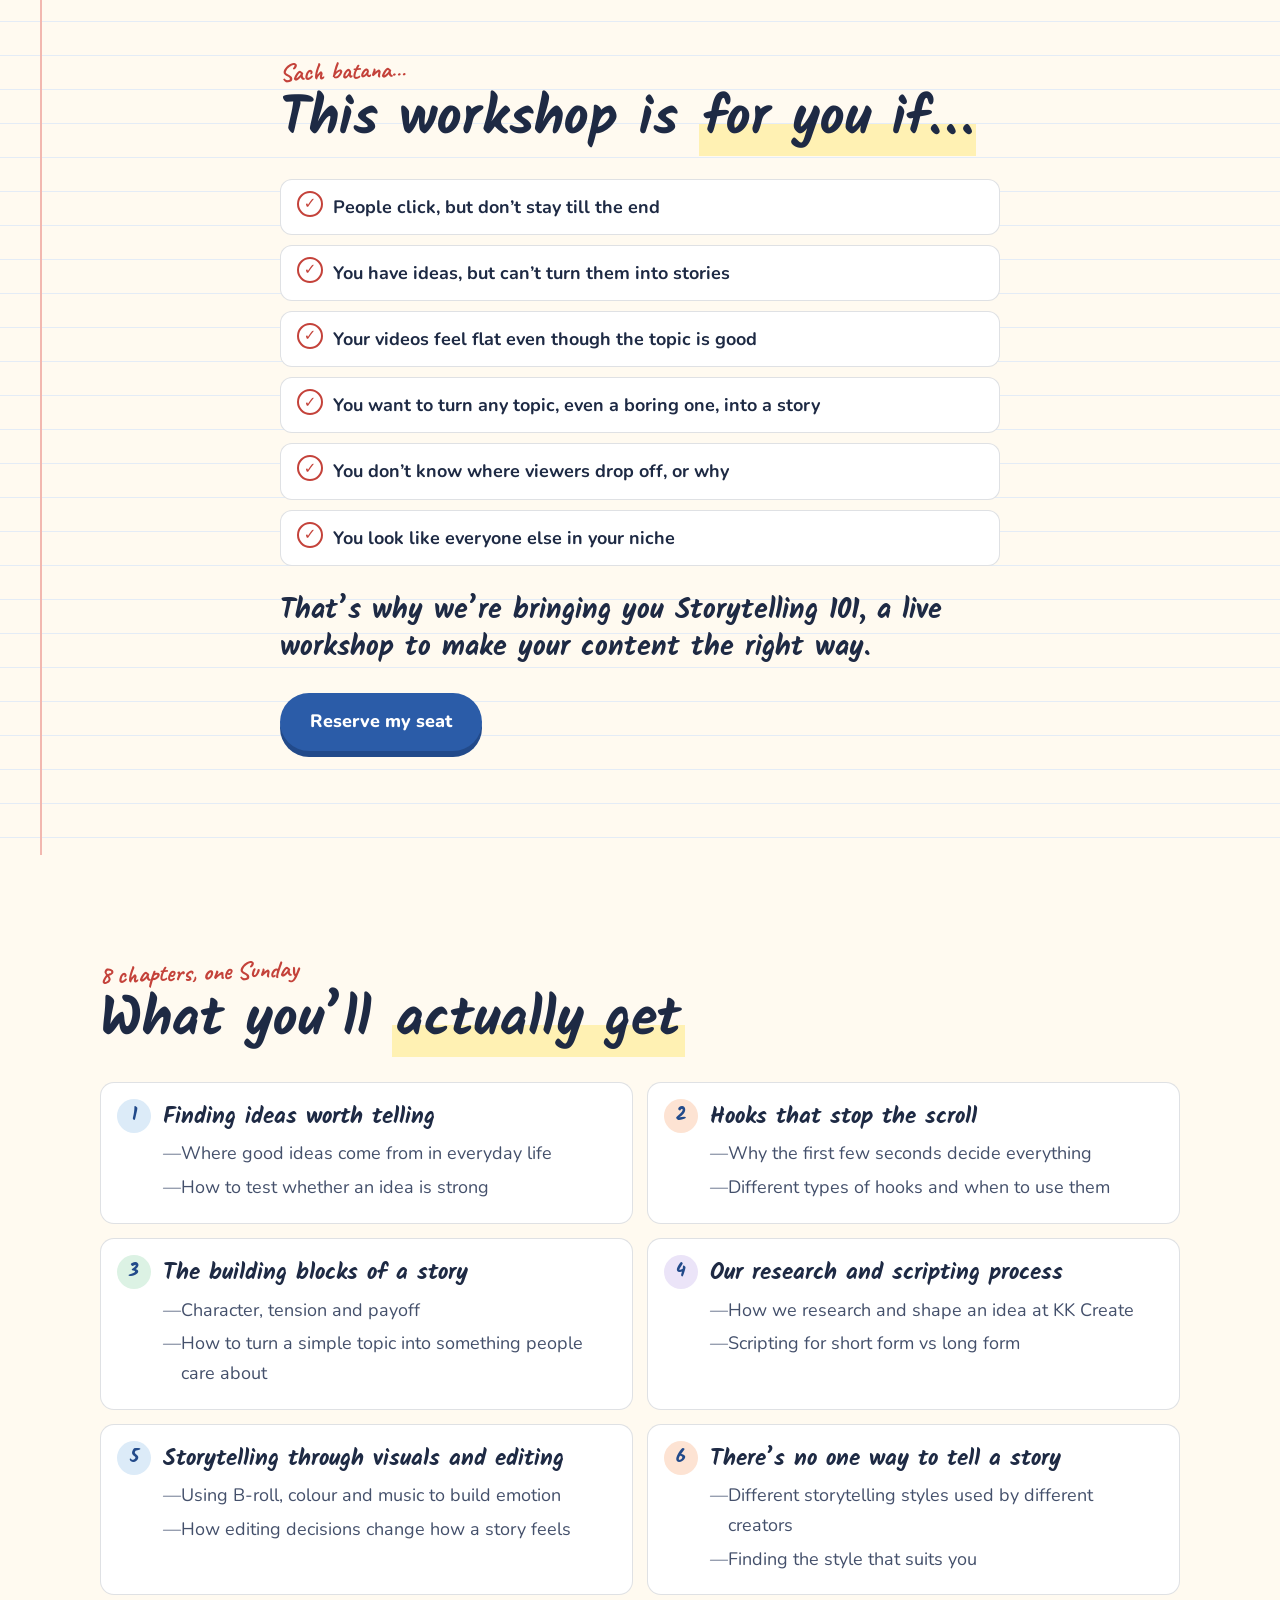
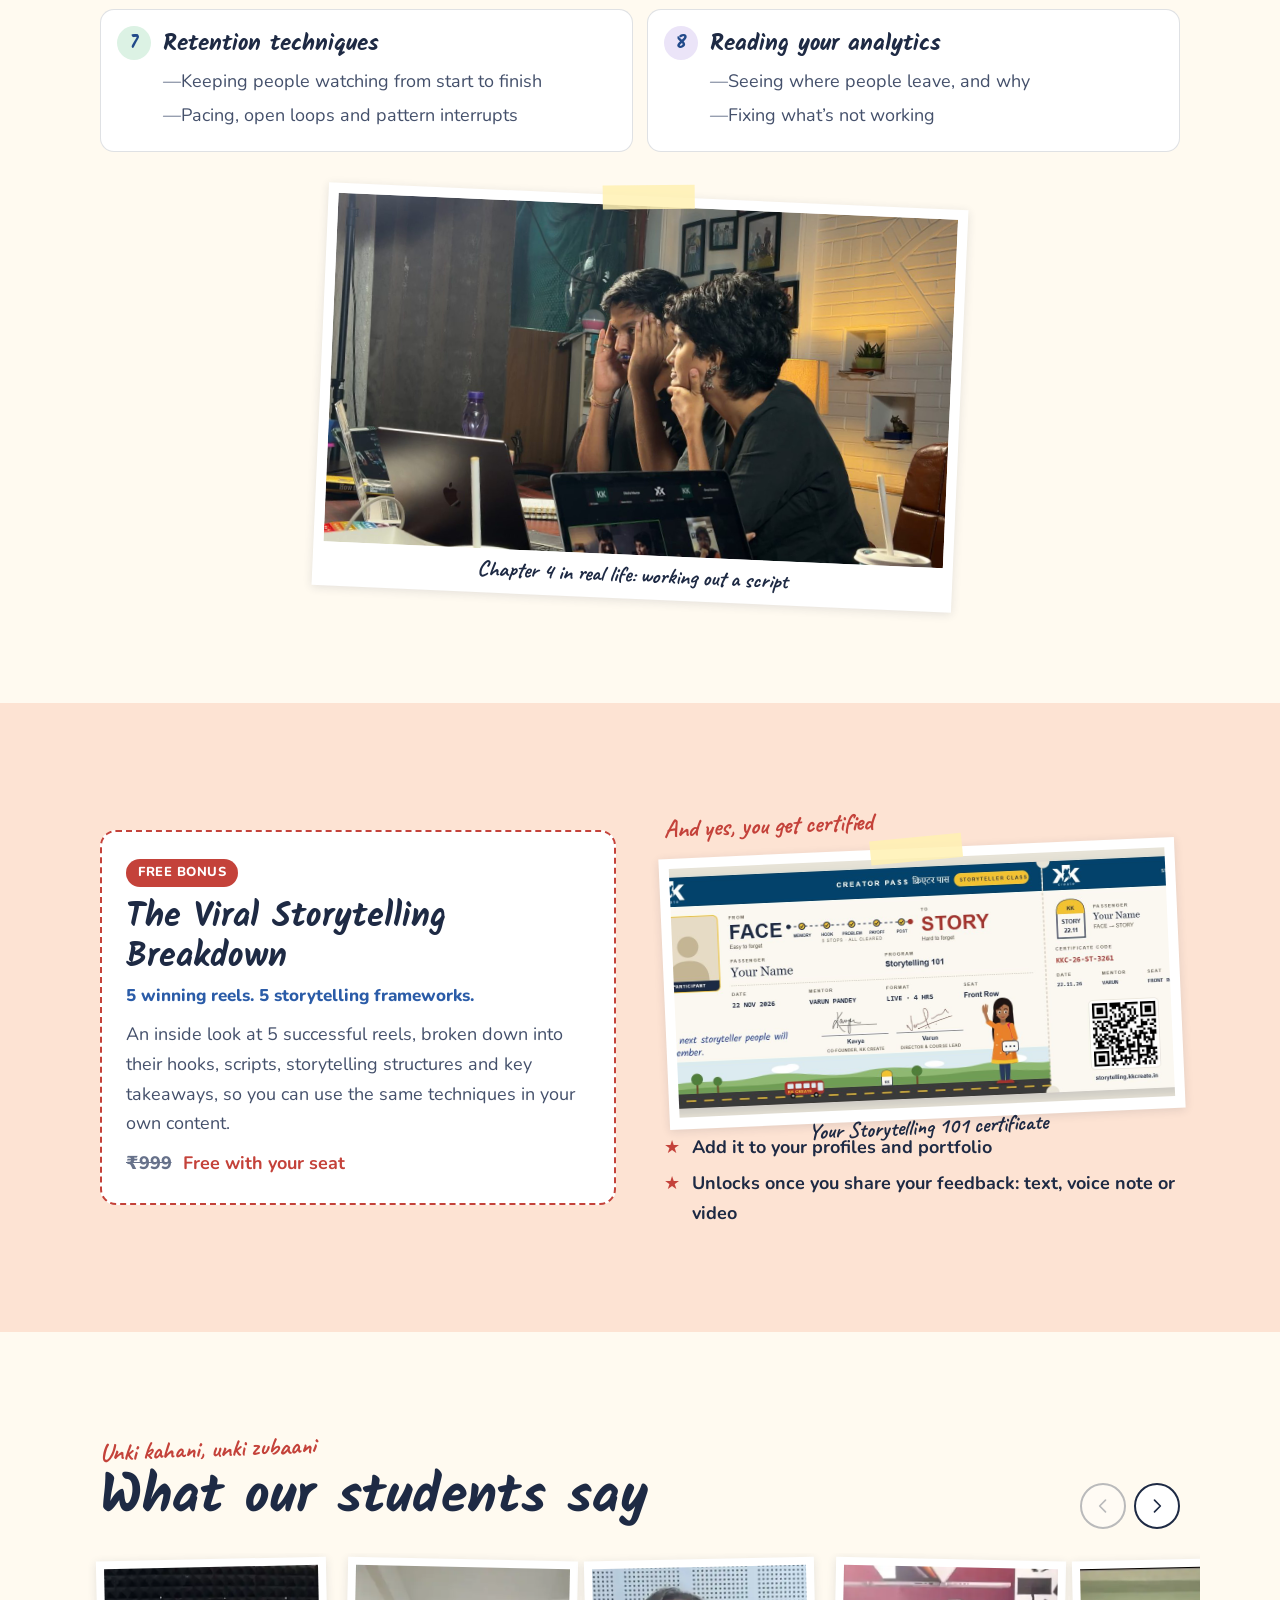
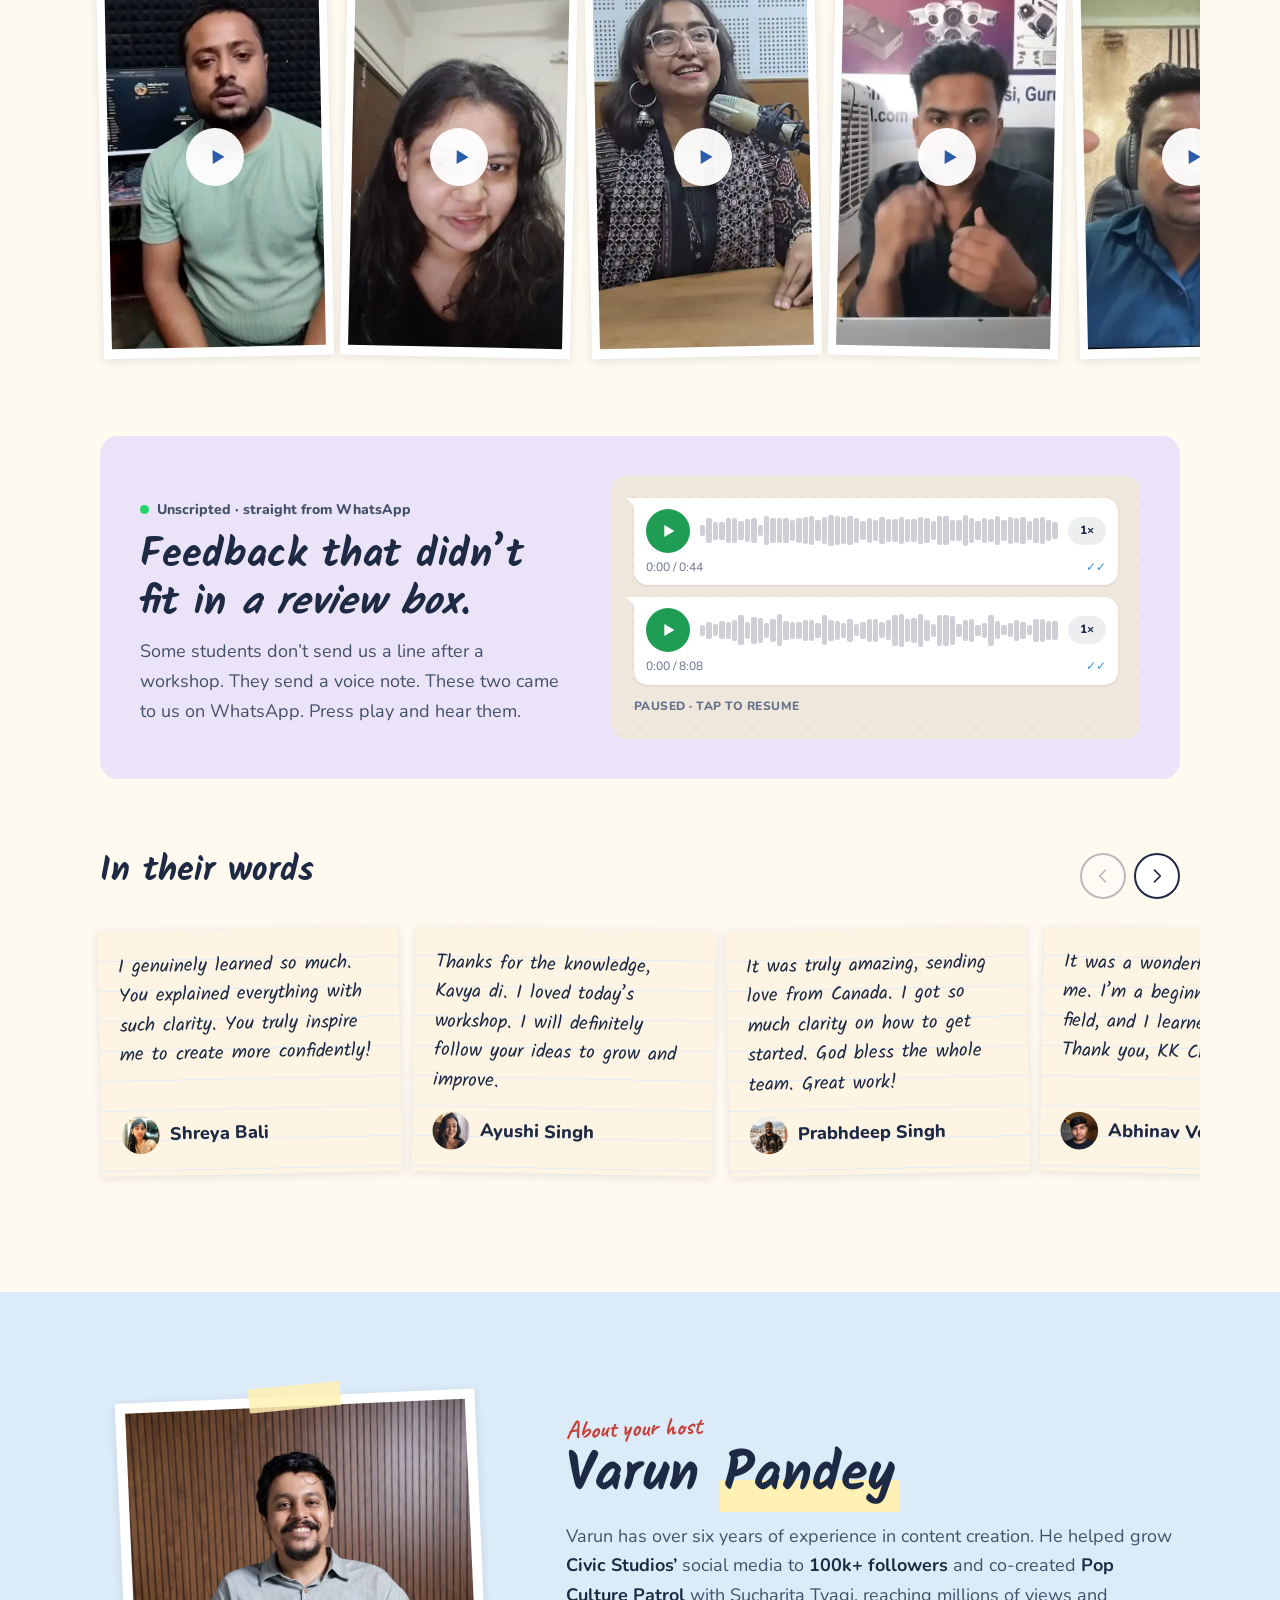
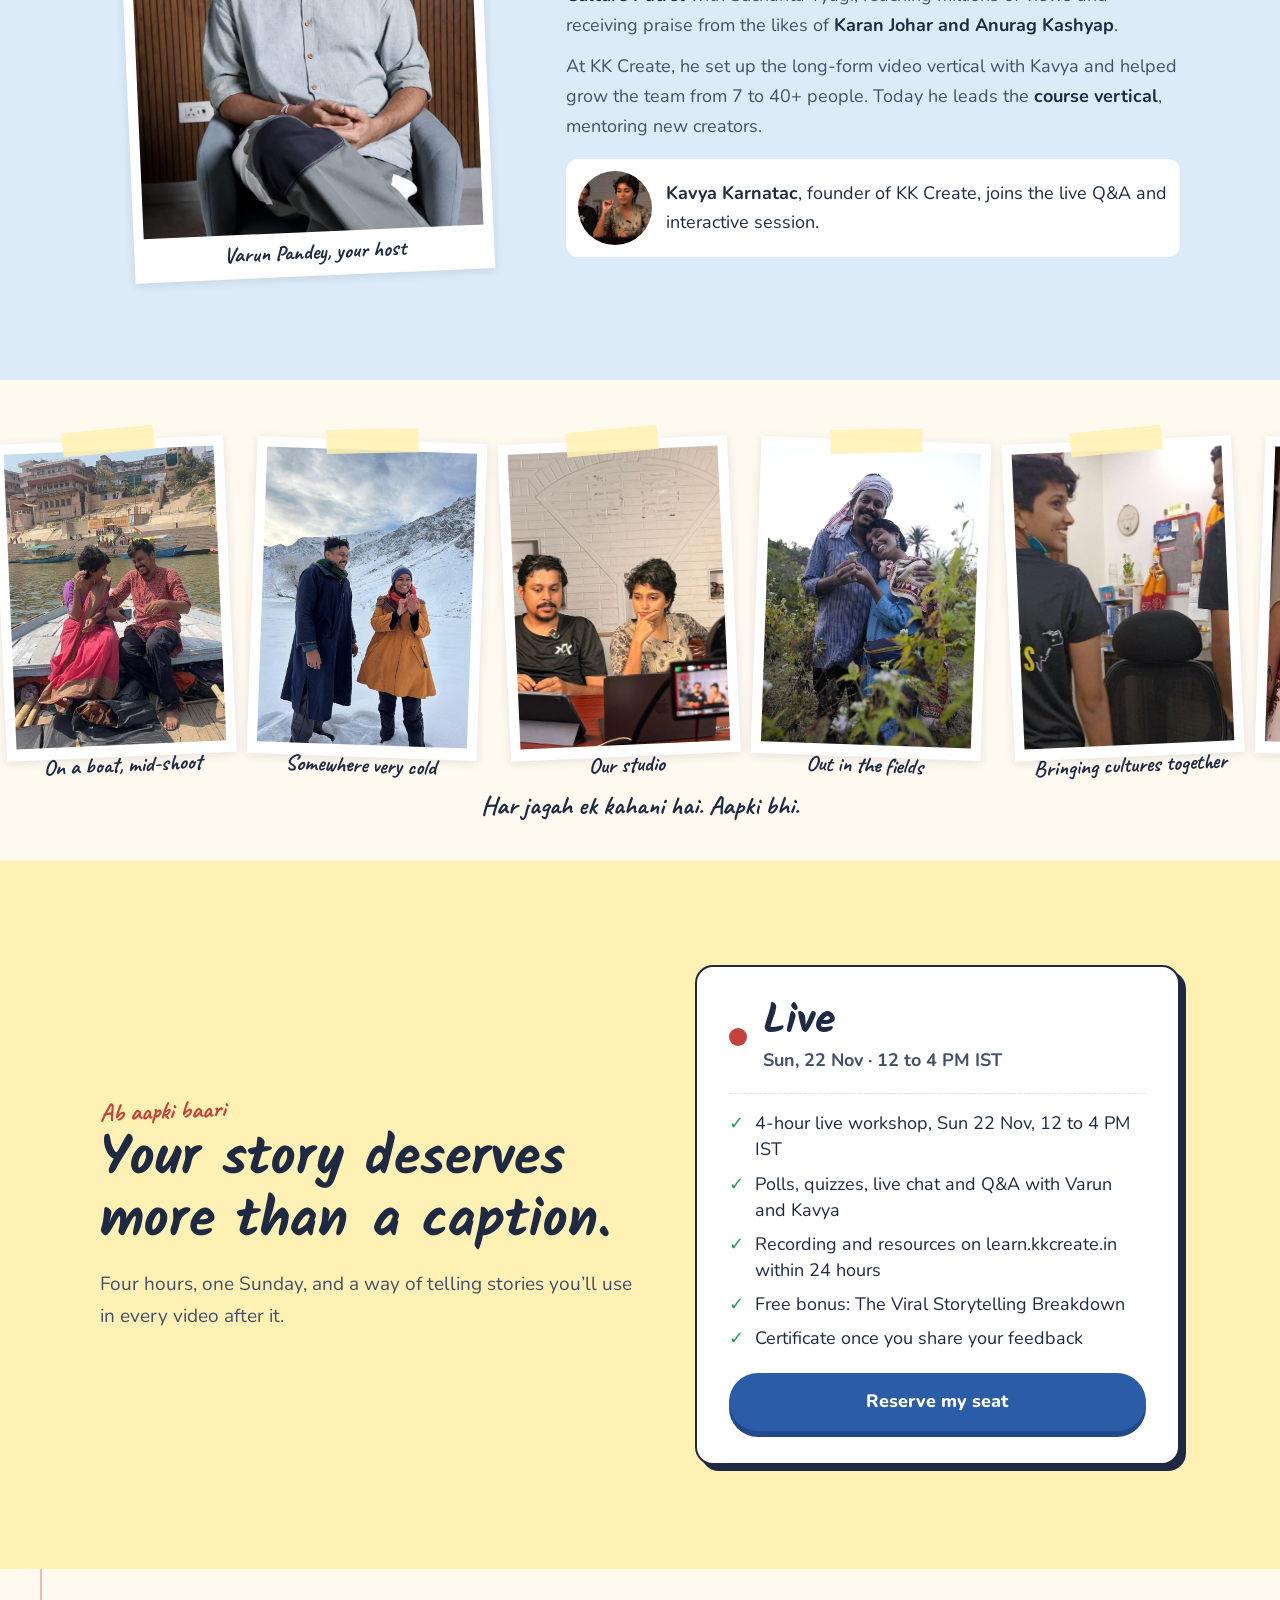
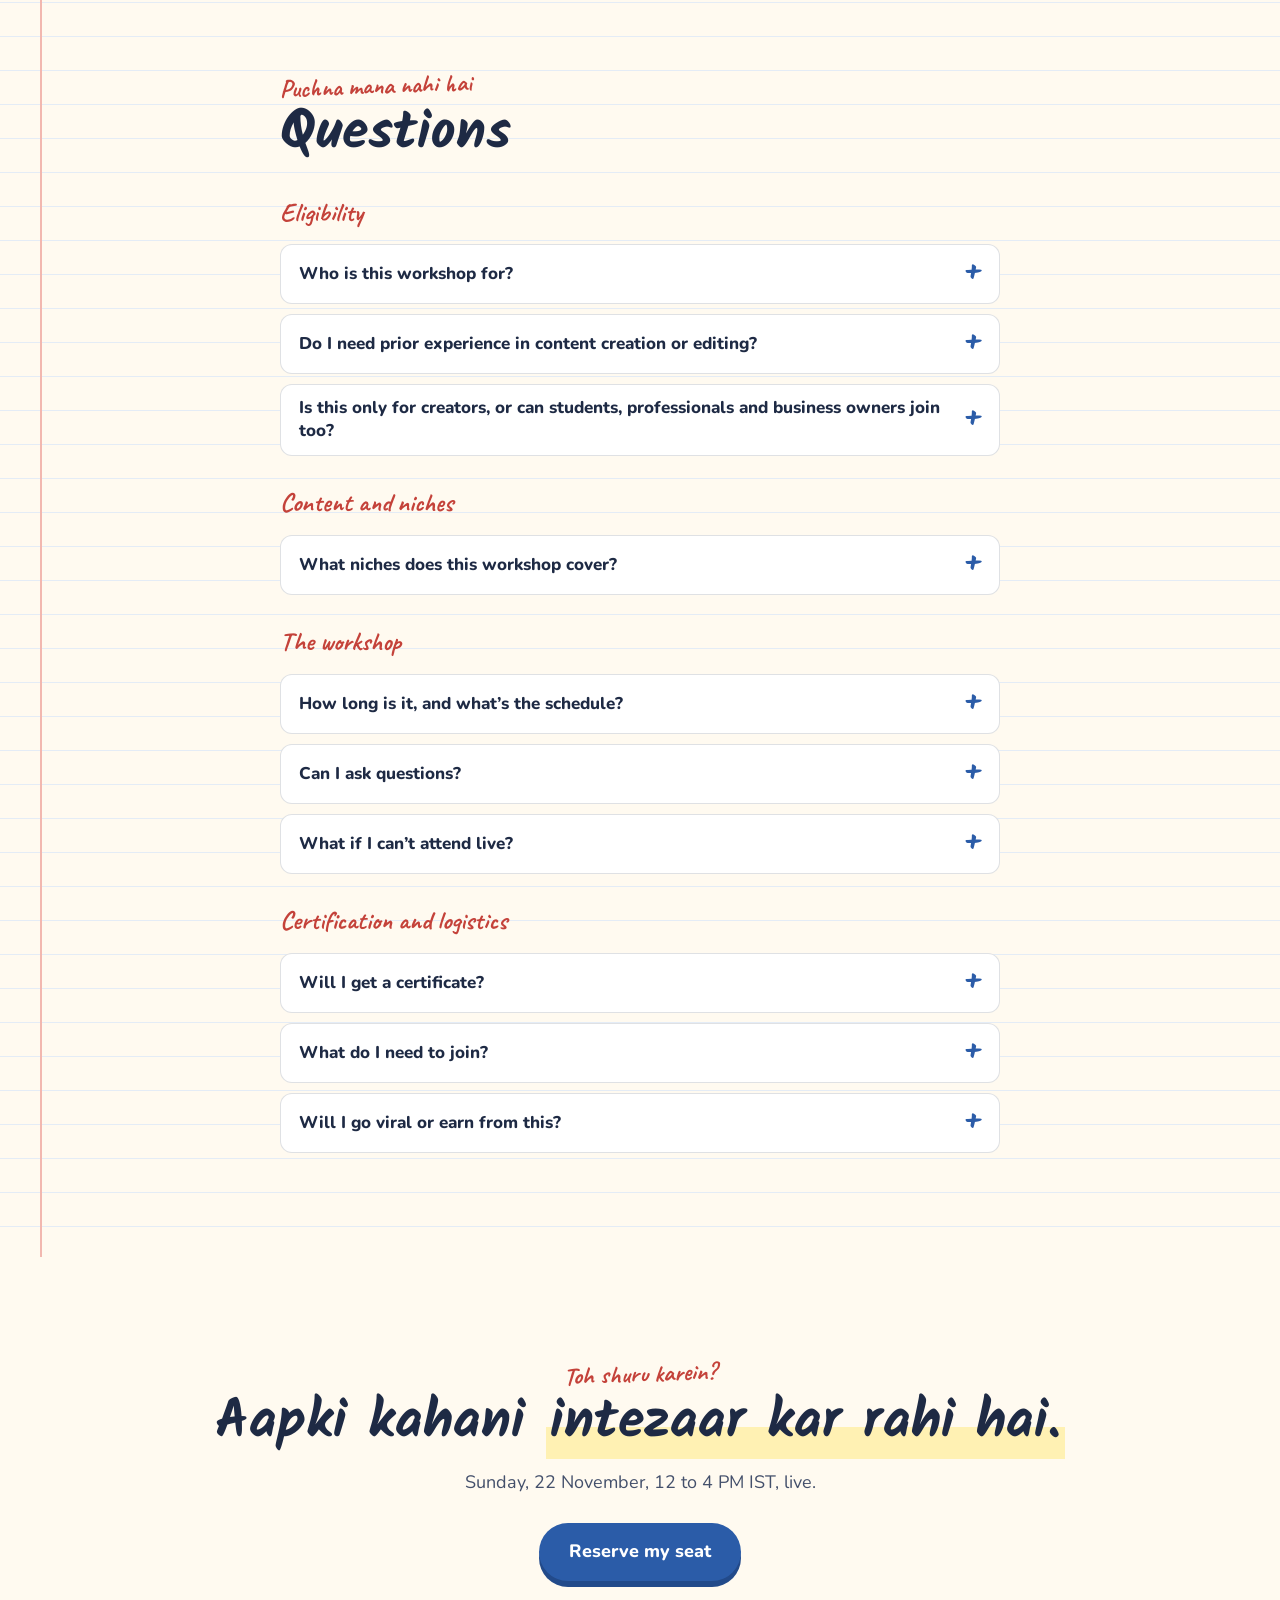
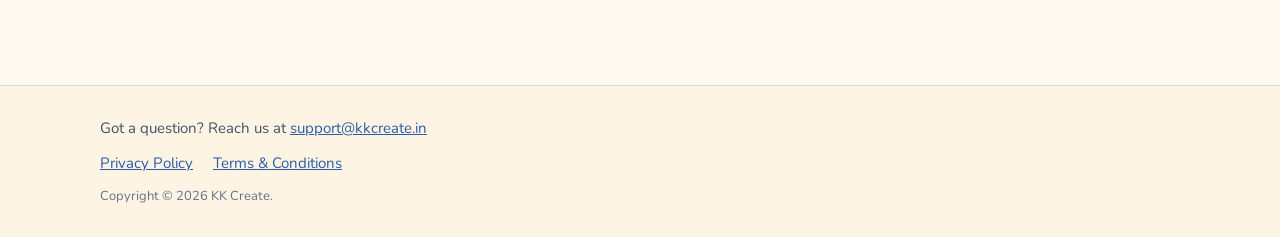
==== commit 596080d7: "Storytelling 101: live checkouts, order-aware thank-you pages, add-ons, share step - Landing: Live i" ====
--- a/index.html
+++ b/index.html
@@ -4,14 +4,14 @@
 <meta charset="utf-8" />
 <meta name="viewport" content="width=device-width, initial-scale=1" />
 <title>Storytelling 101 — Live Workshop with Varun Pandey | KK Create</title>
-<meta name="description" content="Sirf content mat banao, kahani sunao. Storytelling 101 is a 4-hour live workshop on Zoom, Sunday 22 November, 12 to 4 PM IST, in Hinglish, to make reels and YouTube videos people watch till the end." />
+<meta name="description" content="Sirf content mat banao, kahani sunao. Storytelling 101 is a 4-hour live workshop on Sunday 22 November, 12 to 4 PM IST, in Hinglish, to make reels and YouTube videos people watch till the end." />
 <meta name="theme-color" content="#fffaf0" />
 <link rel="canonical" href="https://storytelling101.vercel.app/" />
 <meta property="og:url" content="https://storytelling101.vercel.app/" />
 <meta property="og:type" content="website" />
 <meta property="og:site_name" content="KK Create" />
 <meta property="og:title" content="Storytelling 101 — Sirf content mat banao, kahani sunao" />
-<meta property="og:description" content="A 4-hour live workshop to make reels and YouTube videos people watch till the end. Sun, 22 Nov, live on Zoom, in Hinglish." />
+<meta property="og:description" content="A 4-hour live workshop to make reels and YouTube videos people watch till the end. Sun, 22 Nov, live, in Hinglish." />
 <meta property="og:image" content="https://storytelling101.vercel.app/assets/og.jpg?v=3" />
 <meta property="og:image:secure_url" content="https://storytelling101.vercel.app/assets/og.jpg?v=3" />
 <meta property="og:image:type" content="image/jpeg" />
@@ -21,7 +21,7 @@
 <meta property="og:locale" content="en_IN" />
 <meta name="twitter:card" content="summary_large_image" />
 <meta name="twitter:title" content="Storytelling 101 — Sirf content mat banao, kahani sunao" />
-<meta name="twitter:description" content="A 4-hour live workshop to make reels and YouTube videos people watch till the end. Sun, 22 Nov, live on Zoom, in Hinglish." />
+<meta name="twitter:description" content="A 4-hour live workshop to make reels and YouTube videos people watch till the end. Sun, 22 Nov, live, in Hinglish." />
 <meta name="twitter:image" content="https://storytelling101.vercel.app/assets/og.jpg?v=3" />
 <script type="application/ld+json">
 {
@@ -43,7 +43,7 @@
 <link rel="apple-touch-icon" href="assets/apple-touch-icon.png" />
 <link rel="preload" as="font" type="font/woff2" crossorigin href="assets/fonts/kalam-700.woff2" />
 <link rel="preload" as="font" type="font/woff2" crossorigin href="assets/fonts/nunito-400.woff2" />
-<link rel="stylesheet" href="st.css?v=4" />
+<link rel="stylesheet" href="st.css?v=5" />
 <script>
   window.va = window.va || function () { (window.vaq = window.vaq || []).push(arguments); };
 </script>
@@ -82,9 +82,9 @@
         <p class="st-hero-sub"><b>Storytelling 101</b>: a 4-hour live workshop to make reels and YouTube videos people watch till the end.</p>
         <div class="st-buy">
           <a class="st-btn" data-buy href="https://learn.kkcreate.in/web/checkout/6ae719805d176662099694ea">Reserve my seat</a>
-          <p class="st-zoom"><svg viewBox="0 0 24 24" fill="none" stroke="currentColor" stroke-width="2" stroke-linecap="round" stroke-linejoin="round" aria-hidden="true"><rect x="2" y="6" width="13" height="12" rx="3" /><path d="M15 10.5l6-3.5v10l-6-3.5z" /></svg>Live on Zoom</p>
-        </div>
-        <p class="st-facts">12 to 4 PM IST &middot; Live on Zoom &middot; Recording + certificate</p>
+          <p class="st-live"><i aria-hidden="true"></i>Live</p>
+        </div>
+        <p class="st-facts">12 to 4 PM IST &middot; Live &middot; Recording + certificate</p>
       </div>
       <figure class="st-hero-media">
         <div class="st-polaroid st-reel st-tilt-r">
@@ -125,7 +125,7 @@
         <div><dt>Duration</dt><dd>4 hours</dd></div>
         <div><dt>Mode</dt><dd>Live, online</dd></div>
         <div><dt>Language</dt><dd>Hinglish</dd></div>
-        <div><dt>Platform</dt><dd>Zoom</dd></div>
+        <div><dt>Hosts</dt><dd>Varun &amp; Kavya</dd></div>
         <div><dt>Interaction</dt><dd>Polls, quizzes, live chat and Q&amp;A</dd></div>
       </dl>
     </div>
@@ -235,7 +235,7 @@
         <h3>The Viral Storytelling Breakdown</h3>
         <h4>5 winning reels. 5 storytelling frameworks.</h4>
         <p>An inside look at 5 successful reels, broken down into their hooks, scripts, storytelling structures and key takeaways, so you can use the same techniques in your own content.</p>
-        <p class="st-gift-price"><s>&#8377;2,500</s> <b>Free with your seat</b></p>
+        <p class="st-gift-price"><s>&#8377;999</s> <b>Free with your seat</b></p>
       </div>
       <div class="st-cert">
         <span class="st-note">And yes, you get certified</span>
@@ -415,7 +415,7 @@
         </div>
         <div class="st-kavya-note">
           <img src="assets/vk/studio-talk.jpg" width="1100" height="619" loading="lazy" decoding="async" alt="Kavya Karnatac" style="object-position:62% 30%" />
-          <p><b>Kavya Karnatac</b>, founder of KK Create, joins the live Q&amp;A.</p>
+          <p><b>Kavya Karnatac</b>, founder of KK Create, joins the live Q&amp;A and interactive session.</p>
         </div>
       </div>
     </div>
@@ -455,9 +455,9 @@
         <p class="st-lead">Four hours, one Sunday, and a way of telling stories you&rsquo;ll use in every video after it.</p>
       </div>
       <div class="st-ticket">
-        <p class="st-ticket-zoom"><svg viewBox="0 0 24 24" fill="none" stroke="currentColor" stroke-width="2" stroke-linecap="round" stroke-linejoin="round" aria-hidden="true"><rect x="2" y="6" width="13" height="12" rx="3" /><path d="M15 10.5l6-3.5v10l-6-3.5z" /></svg><span><b>Live on Zoom</b>Sun, 22 Nov &middot; 12 to 4 PM IST</span></p>
+        <p class="st-ticket-live"><i aria-hidden="true"></i><span><b>Live</b>Sun, 22 Nov &middot; 12 to 4 PM IST</span></p>
         <ul>
-          <li>4-hour live workshop on Zoom, Sun 22 Nov, 12 to 4 PM IST</li>
+          <li>4-hour live workshop, Sun 22 Nov, 12 to 4 PM IST</li>
           <li>Polls, quizzes, live chat and Q&amp;A with Varun and Kavya</li>
           <li>Recording and resources on learn.kkcreate.in within 24 hours</li>
           <li>Free bonus: The Viral Storytelling Breakdown</li>
@@ -490,7 +490,7 @@
       <div class="st-faq-group">
         <h3>The workshop</h3>
         <div class="st-faq">
-          <details><summary>How long is it, and what&rsquo;s the schedule?</summary><p>4 hours, live on Zoom, on Sunday, 22 November 2026, from 12 PM to 4 PM IST.</p></details>
+          <details><summary>How long is it, and what&rsquo;s the schedule?</summary><p>4 hours, live, on Sunday, 22 November 2026, from 12 PM to 4 PM IST.</p></details>
           <details><summary>Can I ask questions?</summary><p>Yes. There are polls, quizzes, live chat and a Q&amp;A with Varun and Kavya.</p></details>
           <details><summary>What if I can&rsquo;t attend live?</summary><p>The recording and resources will be on learn.kkcreate.in within 24 hours of the live workshop. Sign in with the email or phone number you paid with.</p></details>
         </div>
@@ -510,7 +510,7 @@
     <div class="st-wrap">
       <span class="st-note">Toh shuru karein?</span>
       <h2 class="st-h2">Aapki kahani <mark>intezaar kar rahi hai.</mark></h2>
-      <p>Sunday, 22 November, 12 to 4 PM IST, live on Zoom.</p>
+      <p>Sunday, 22 November, 12 to 4 PM IST, live.</p>
       <a class="st-btn" data-buy href="https://learn.kkcreate.in/web/checkout/6ae719805d176662099694ea">Reserve my seat</a>
     </div>
   </section>
@@ -528,7 +528,7 @@
 <div class="st-sticky" data-sticky>
   <div class="st-sticky-copy">
     <b>Storytelling 101</b>
-    <span>Sun, 22 Nov &middot; Live on Zoom &middot; <span class="st-count" data-countdown></span></span>
+    <span>Sun, 22 Nov &middot; Live &middot; <span class="st-count" data-countdown></span></span>
   </div>
   <a class="st-btn" data-buy href="https://learn.kkcreate.in/web/checkout/6ae719805d176662099694ea">Reserve my seat</a>
 </div>
--- a/st.css
+++ b/st.css
@@ -53,6 +53,7 @@
 h1, h2, h3, p, ul, ol, figure, blockquote, dl, dd { margin: 0; padding: 0; }
 ul, ol { list-style: none; }
 button { font: inherit; color: inherit; }
+[hidden] { display: none !important; }
 :focus-visible { outline: 3px solid var(--pen); outline-offset: 3px; border-radius: 4px; }
 
 .st-wrap { width: min(1120px, 100%); margin-inline: auto; padding-inline: 20px; }
@@ -420,13 +421,14 @@
 .st-now-list b { display: block; font-weight: 800; font-size: 18px; line-height: 1.3; }
 .st-now-list span { display: block; margin-top: 4px; color: var(--ink-2); }
 
-/* "Live on Zoom" in place of the price on the landing page. */
-.st-zoom { display: inline-flex; align-items: center; gap: 8px; width: fit-content; padding: 8px 16px; border-radius: 999px; background: var(--sky); font-weight: 800; font-size: 15px; color: var(--pen-2); }
-.st-zoom svg { width: 20px; height: 20px; }
-.st-ticket-zoom { display: flex; align-items: center; gap: 16px; }
-.st-ticket-zoom svg { flex: none; width: 58px; height: 58px; padding: 13px; border-radius: 16px; background: var(--sky); color: var(--pen); }
-.st-ticket-zoom span { font-weight: 700; color: var(--ink-2); }
-.st-ticket-zoom b { display: block; font-family: var(--hand); font-weight: 700; font-size: clamp(32px, 5vw, 42px); line-height: 1.1; color: var(--ink); }
+/* "Live" in place of the price on the landing page, with an on-air dot. */
+.st-live { display: inline-flex; align-items: center; gap: 10px; width: fit-content; padding: 8px 18px; border-radius: 999px; background: var(--peach); font-weight: 800; font-size: 16px; letter-spacing: 0.04em; text-transform: uppercase; color: var(--ink); }
+.st-live i, .st-ticket-live i { flex: none; width: 12px; height: 12px; border-radius: 50%; background: var(--red); animation: st-ping-r 1.8s ease-out infinite; }
+.st-ticket-live { display: flex; align-items: center; gap: 16px; }
+.st-ticket-live i { width: 18px; height: 18px; }
+.st-ticket-live span { font-weight: 700; color: var(--ink-2); }
+.st-ticket-live b { display: block; font-family: var(--hand); font-weight: 700; font-size: clamp(32px, 5vw, 42px); line-height: 1.1; color: var(--ink); }
+@keyframes st-ping-r { 0% { box-shadow: 0 0 0 0 rgba(196, 66, 58, 0.55); } 100% { box-shadow: 0 0 0 10px rgba(196, 66, 58, 0); } }
 
 .bar { position: fixed; z-index: 60; left: 0; right: 0; bottom: 0; display: flex; align-items: center; justify-content: space-between; gap: 12px; padding: 10px 14px calc(10px + env(safe-area-inset-bottom)); background: #ffffff; border-top: 2px solid var(--ink); transition: transform 0.3s ease; }
 .bar.is-tucked { transform: translateY(115%); }
@@ -472,6 +474,25 @@
 .st-unlocked li { display: flex; gap: 12px; padding: 12px 16px; background: #ffffff; border: 1px solid var(--rule); border-radius: 10px; line-height: 1.4; font-weight: 700; }
 .st-unlocked i { flex: none; font-style: normal; font-family: var(--hand); font-size: 20px; color: var(--pen); }
 
+/* What the buyer has, and the add-ons they can still pick up. */
+.st-order { display: grid; gap: 10px; margin-top: 22px; }
+.st-order li { display: flex; align-items: flex-start; gap: 14px; padding: 14px 18px; border: 1px solid var(--rule); border-radius: 12px; background: #ffffff; }
+.st-order i { flex: none; display: grid; place-items: center; width: 28px; height: 28px; border-radius: 50%; background: #1f9d55; font-style: normal; font-weight: 800; font-size: 14px; color: #ffffff; }
+.st-order b { display: block; font-weight: 800; font-size: 17px; line-height: 1.35; }
+.st-order span { display: block; color: var(--ink-2); font-size: 15px; }
+.st-addons { display: grid; gap: 14px; margin-top: 22px; }
+.st-addon { display: flex; flex-direction: column; gap: 8px; padding: clamp(20px, 3vw, 26px); border-radius: 18px; background: var(--lilac); }
+.st-addon:nth-child(2) { background: var(--mint); }
+.st-addon small { font-weight: 800; font-size: 13px; letter-spacing: 0.06em; text-transform: uppercase; color: var(--pen-2); }
+.st-addon h3 { font-family: var(--hand); font-weight: 700; font-size: clamp(24px, 3.6vw, 30px); line-height: 1.2; }
+.st-addon p { color: var(--ink-2); }
+.st-addon-price { display: flex; align-items: baseline; gap: 10px; margin-top: auto; }
+.st-addon-price b { font-family: var(--hand); font-size: 34px; line-height: 1; color: var(--ink); }
+.st-addon-price s { color: var(--ink-3); }
+.st-addon .st-btn { width: 100%; }
+.st-addon-done { padding: 12px 16px; border-radius: 12px; background: #ffffff; font-weight: 800; color: #157a40 !important; }
+.st-got { display: inline-block; margin-bottom: 10px; padding: 6px 14px; border-radius: 999px; background: var(--mint); font-weight: 800; font-size: 14px; color: #157a40; }
+
 /* Access instructions on the thank-you pages. */
 .st-rules { margin-top: clamp(28px, 5vw, 44px); padding: clamp(20px, 4vw, 30px); border: 2px solid var(--red); border-radius: 18px; background: #ffffff; }
 .st-rules-tag { display: inline-block; padding: 4px 12px; border-radius: 999px; background: var(--red); font-weight: 800; font-size: 13px; letter-spacing: 0.04em; color: #ffffff; }
@@ -509,7 +530,7 @@
   .st-covers { grid-template-columns: repeat(4, minmax(0, 1fr)); }
   .st-oto-cta .st-btn { width: auto; }
   .st-boxes { grid-template-columns: repeat(4, minmax(0, 1fr)); }
-  .st-gains, .st-vs { grid-template-columns: repeat(2, minmax(0, 1fr)); }
+  .st-gains, .st-vs, .st-addons { grid-template-columns: repeat(2, minmax(0, 1fr)); }
   .st-wk { grid-template-columns: 240px minmax(0, 1fr); align-items: start; }
 }
 @media (min-width: 960px) {
@@ -544,6 +565,6 @@
 @media (prefers-reduced-motion: reduce) {
   html { scroll-behavior: auto; }
   .st-road-track { animation: none; }
-  .st-voice-kick i, .st-note-bubble.needs-tap .st-note-play { animation: none; }
+  .st-voice-kick i, .st-note-bubble.needs-tap .st-note-play, .st-live i, .st-ticket-live i { animation: none; }
   .st-sticky, .bar { transition: none; }
 }
